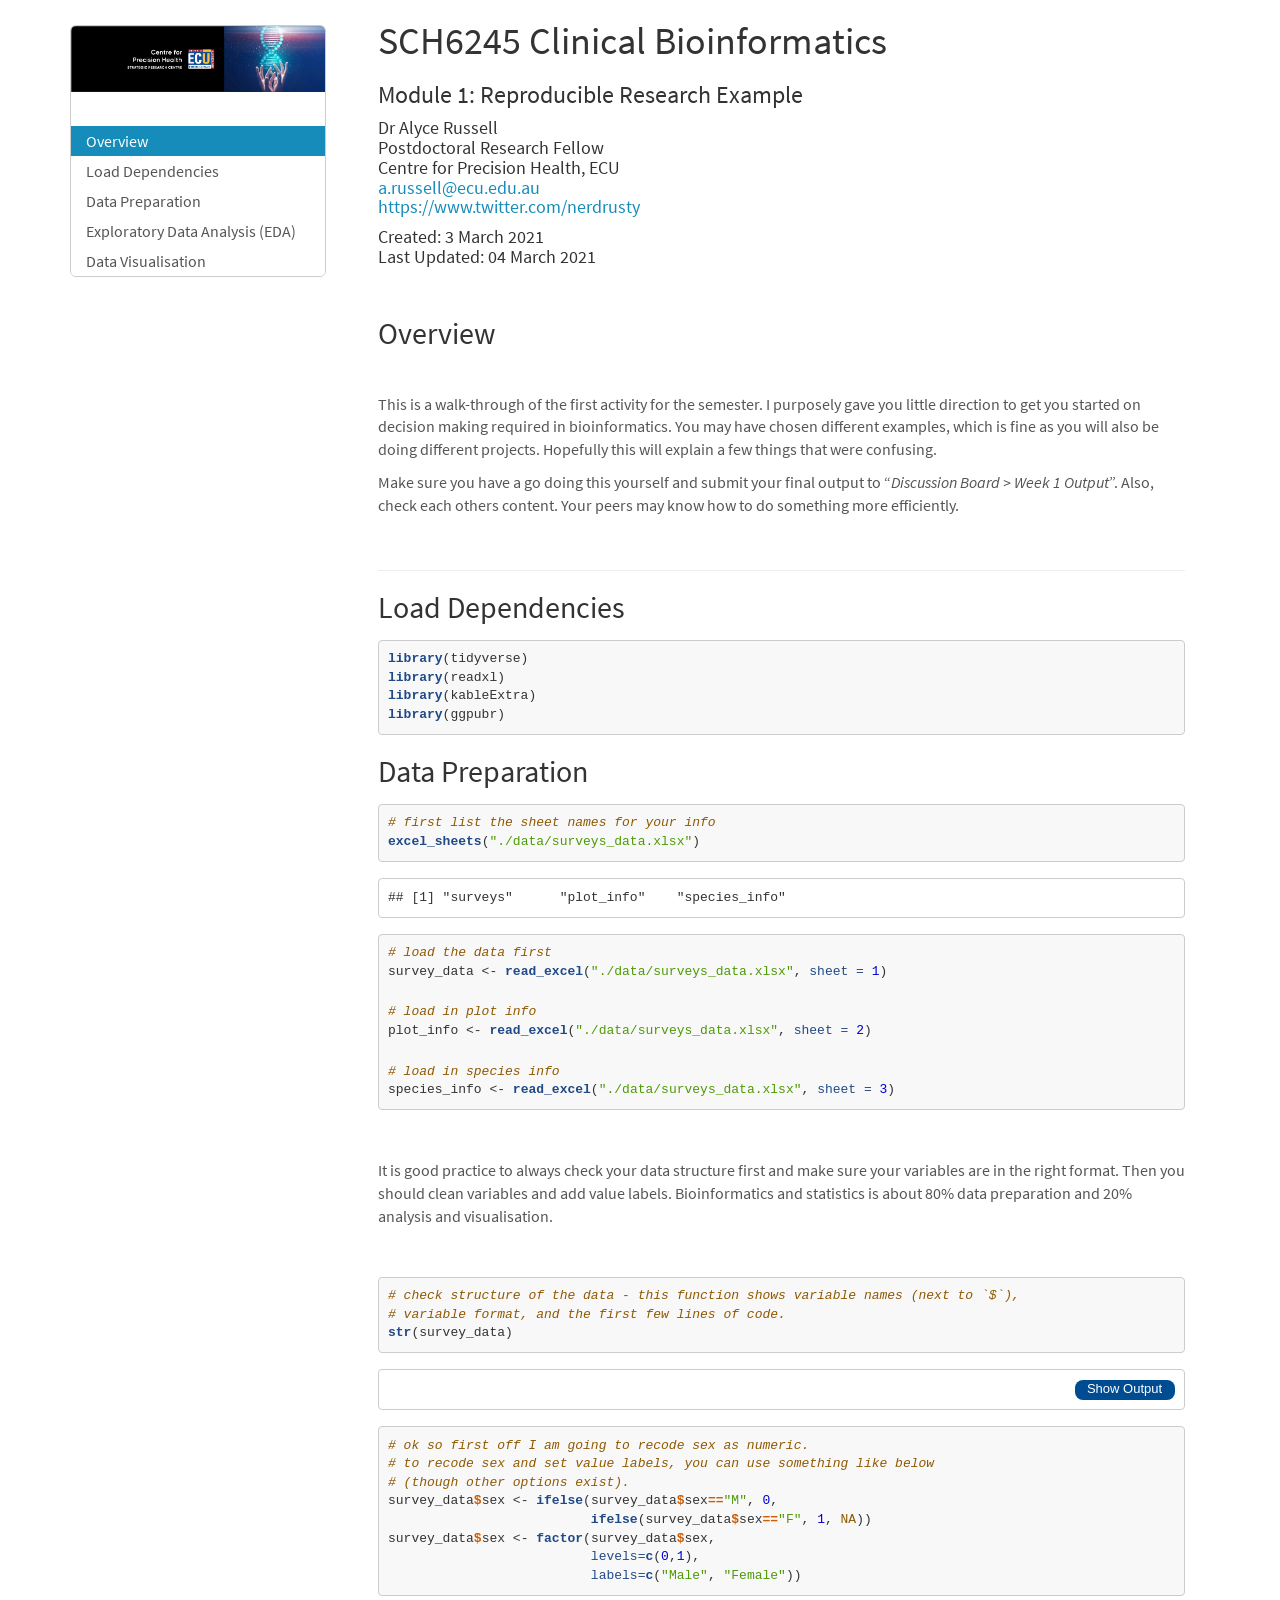
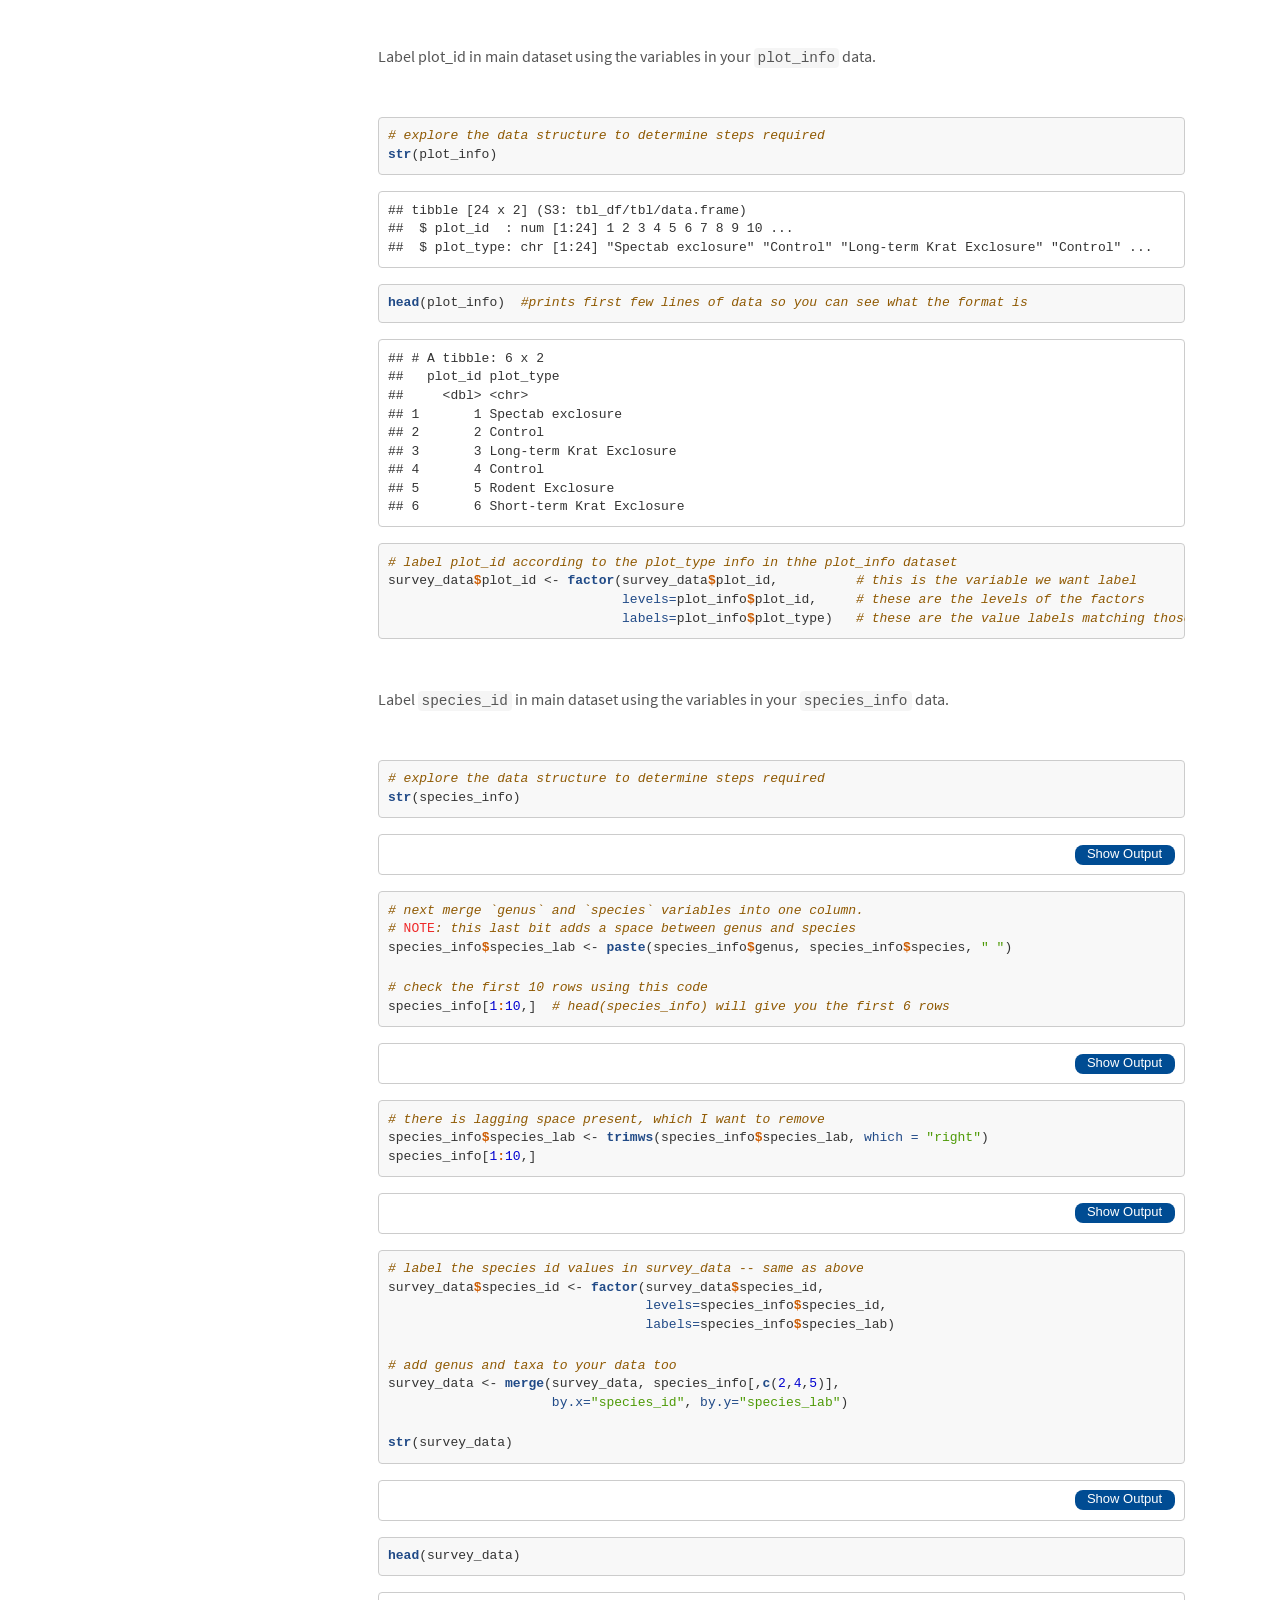
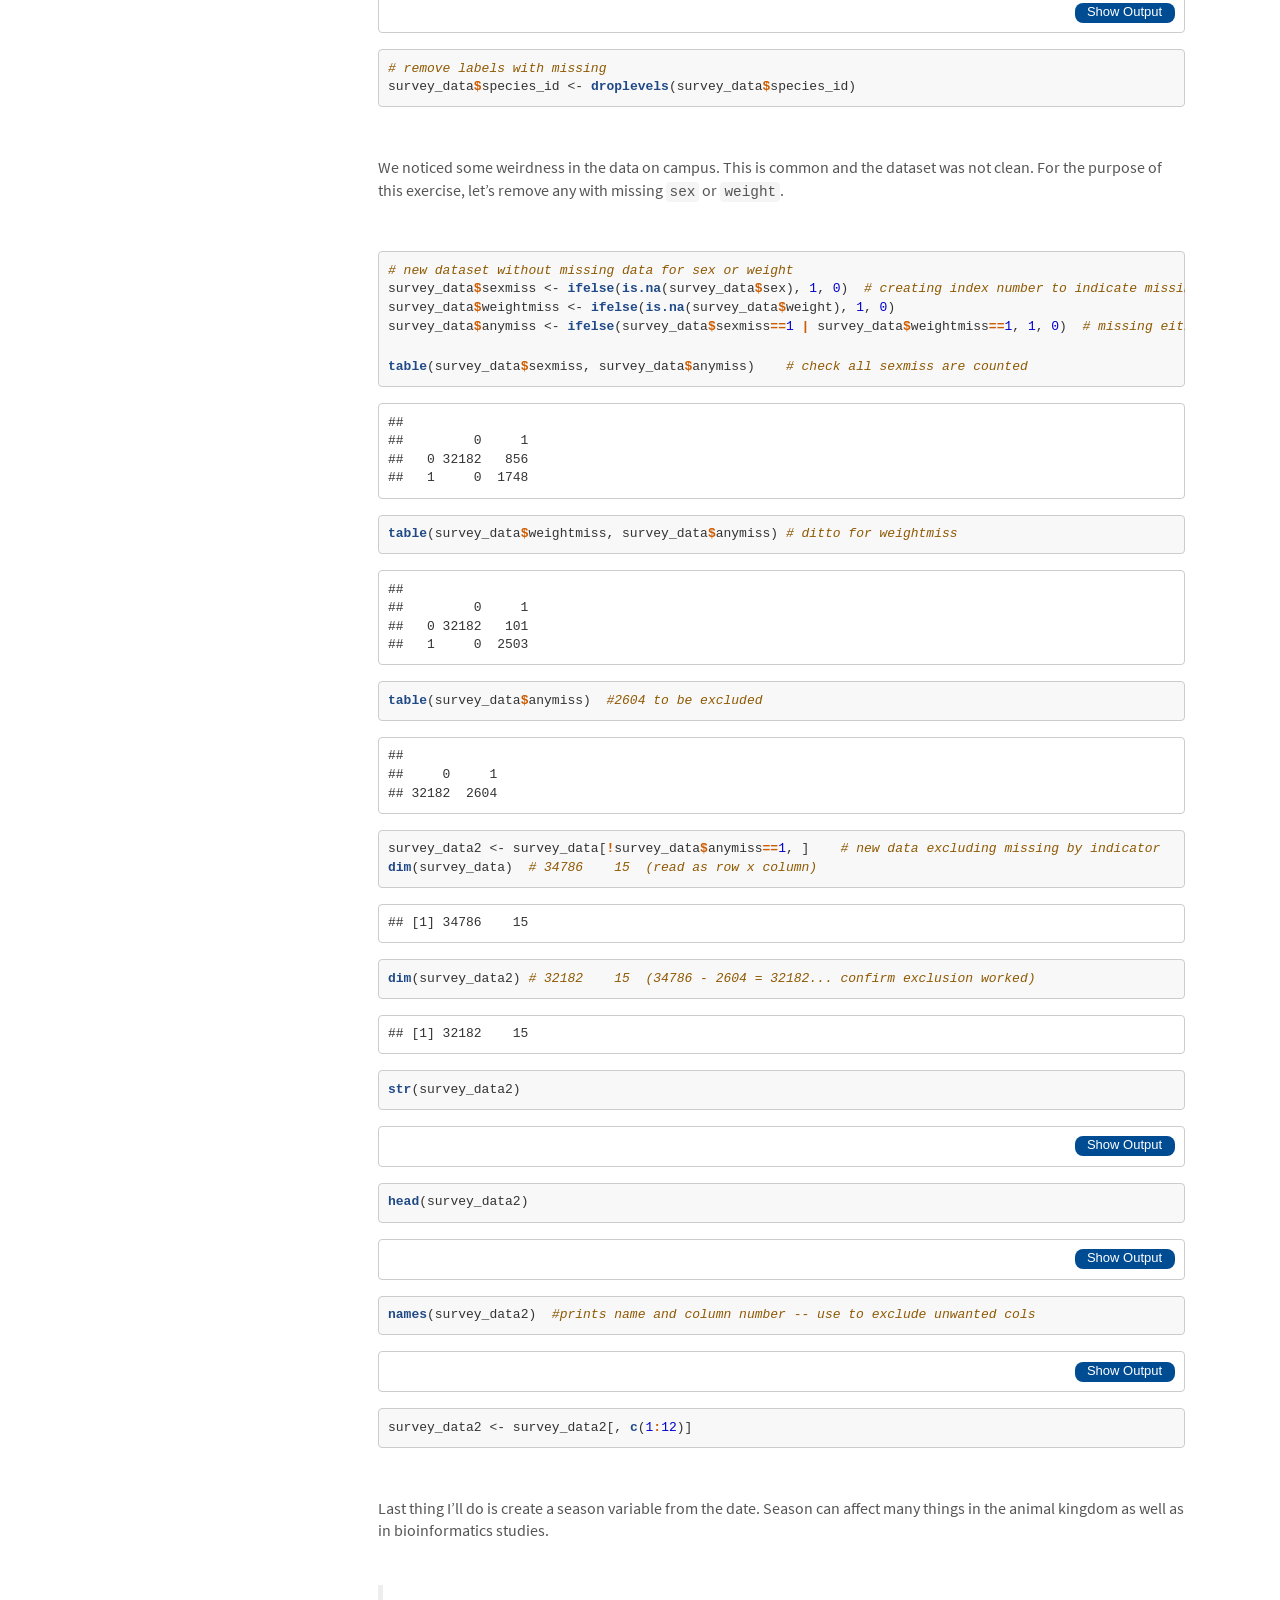
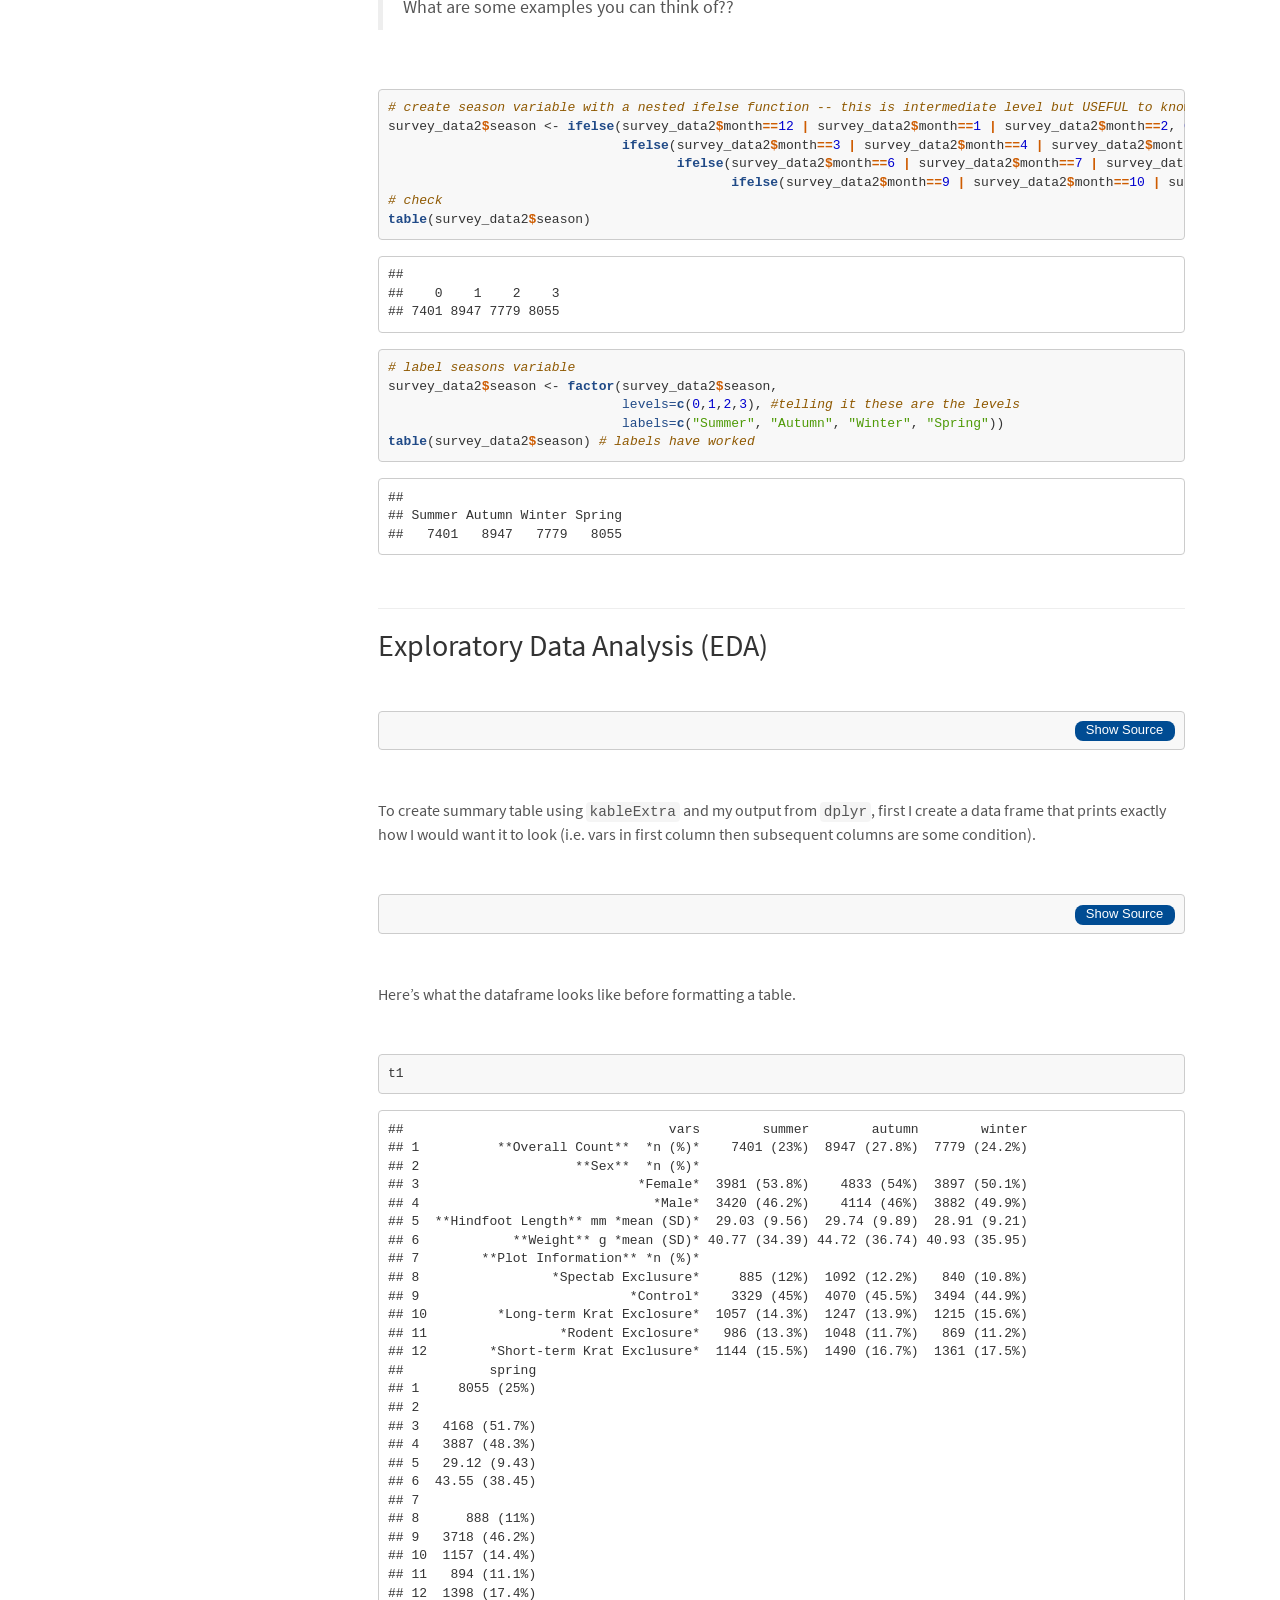
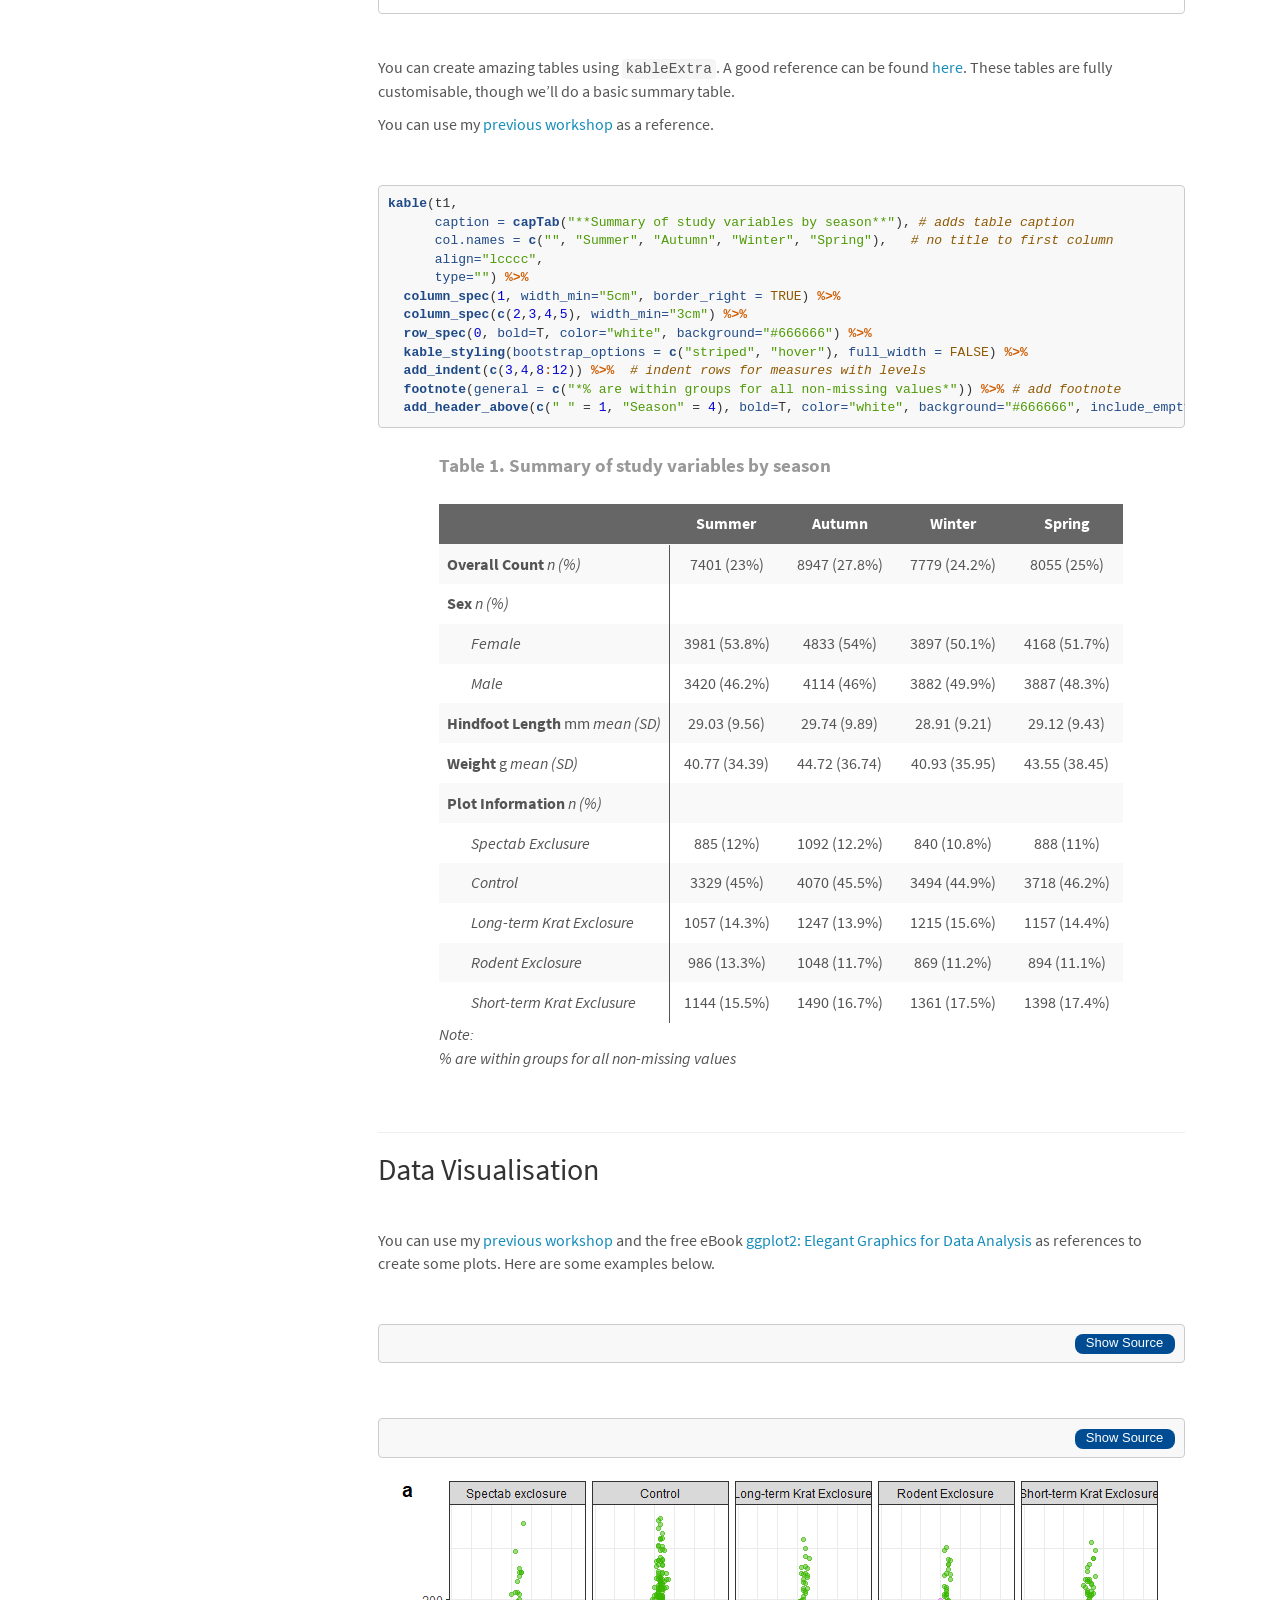
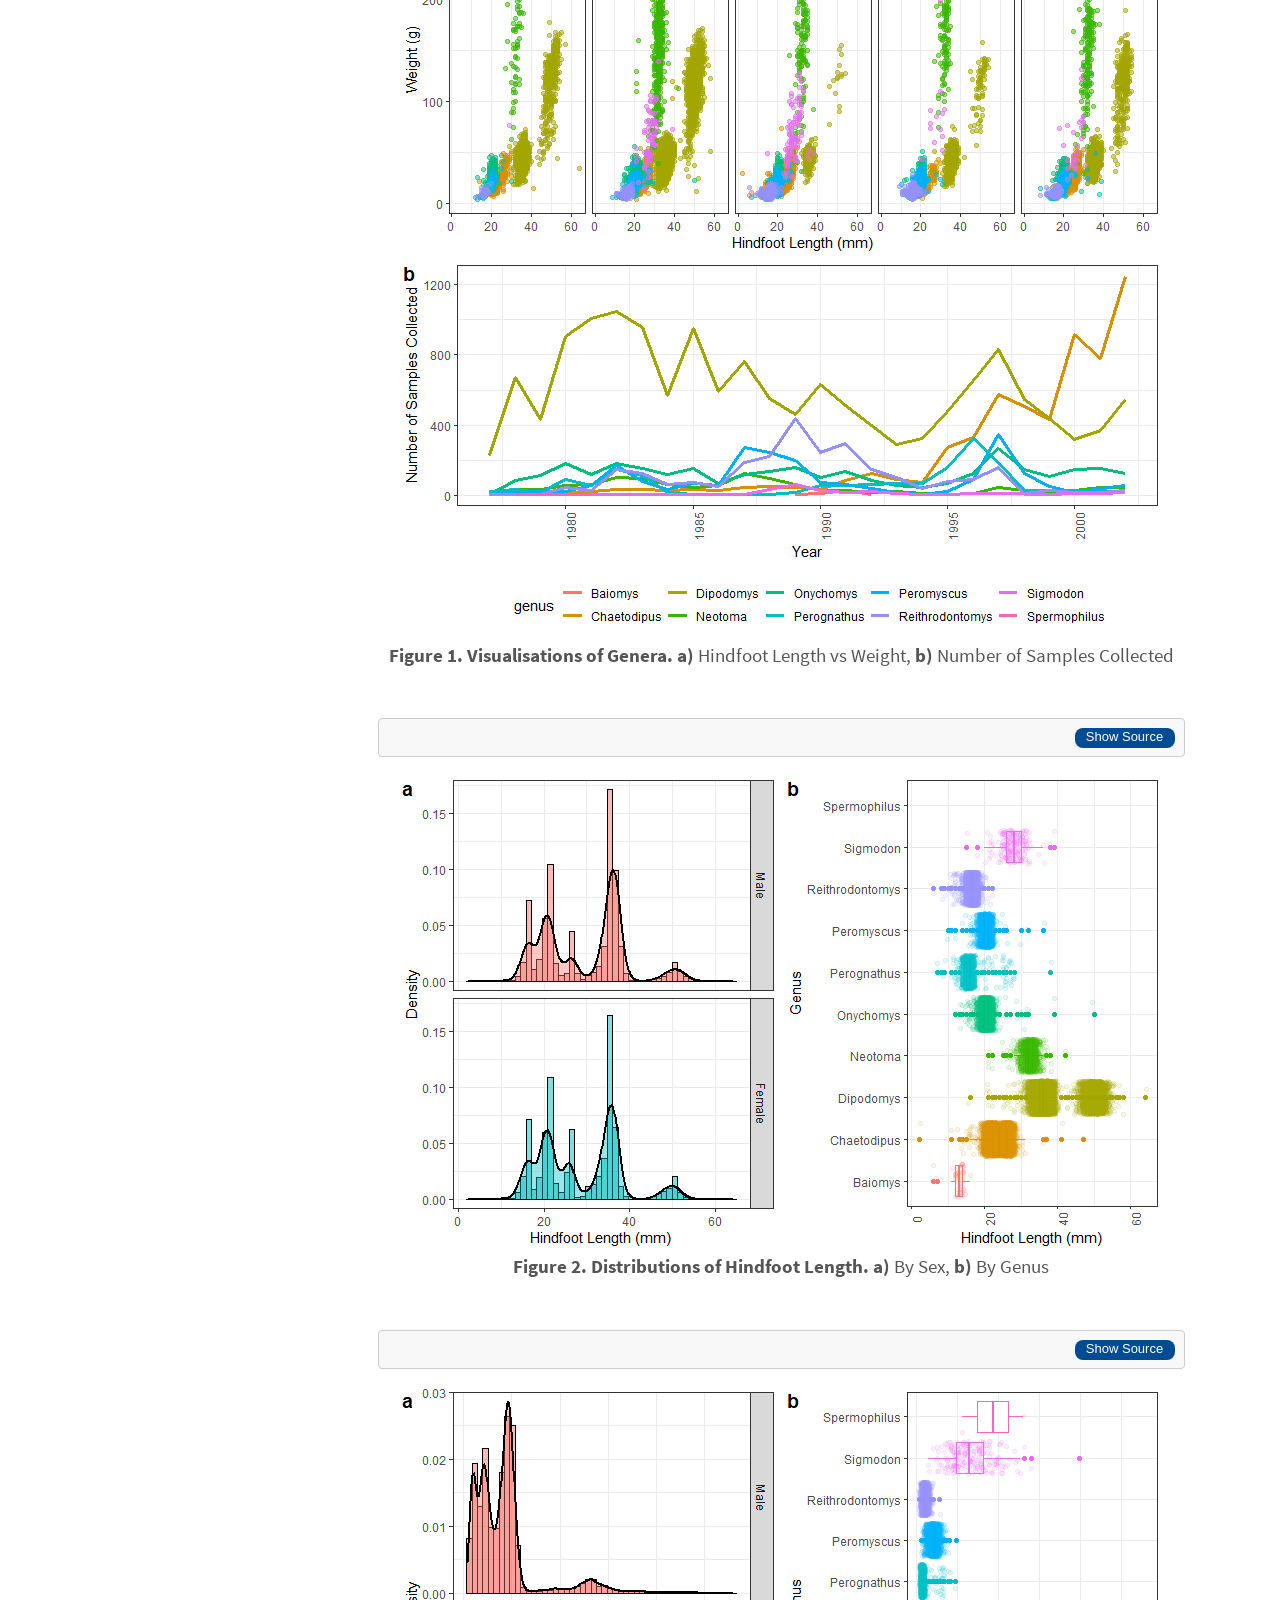
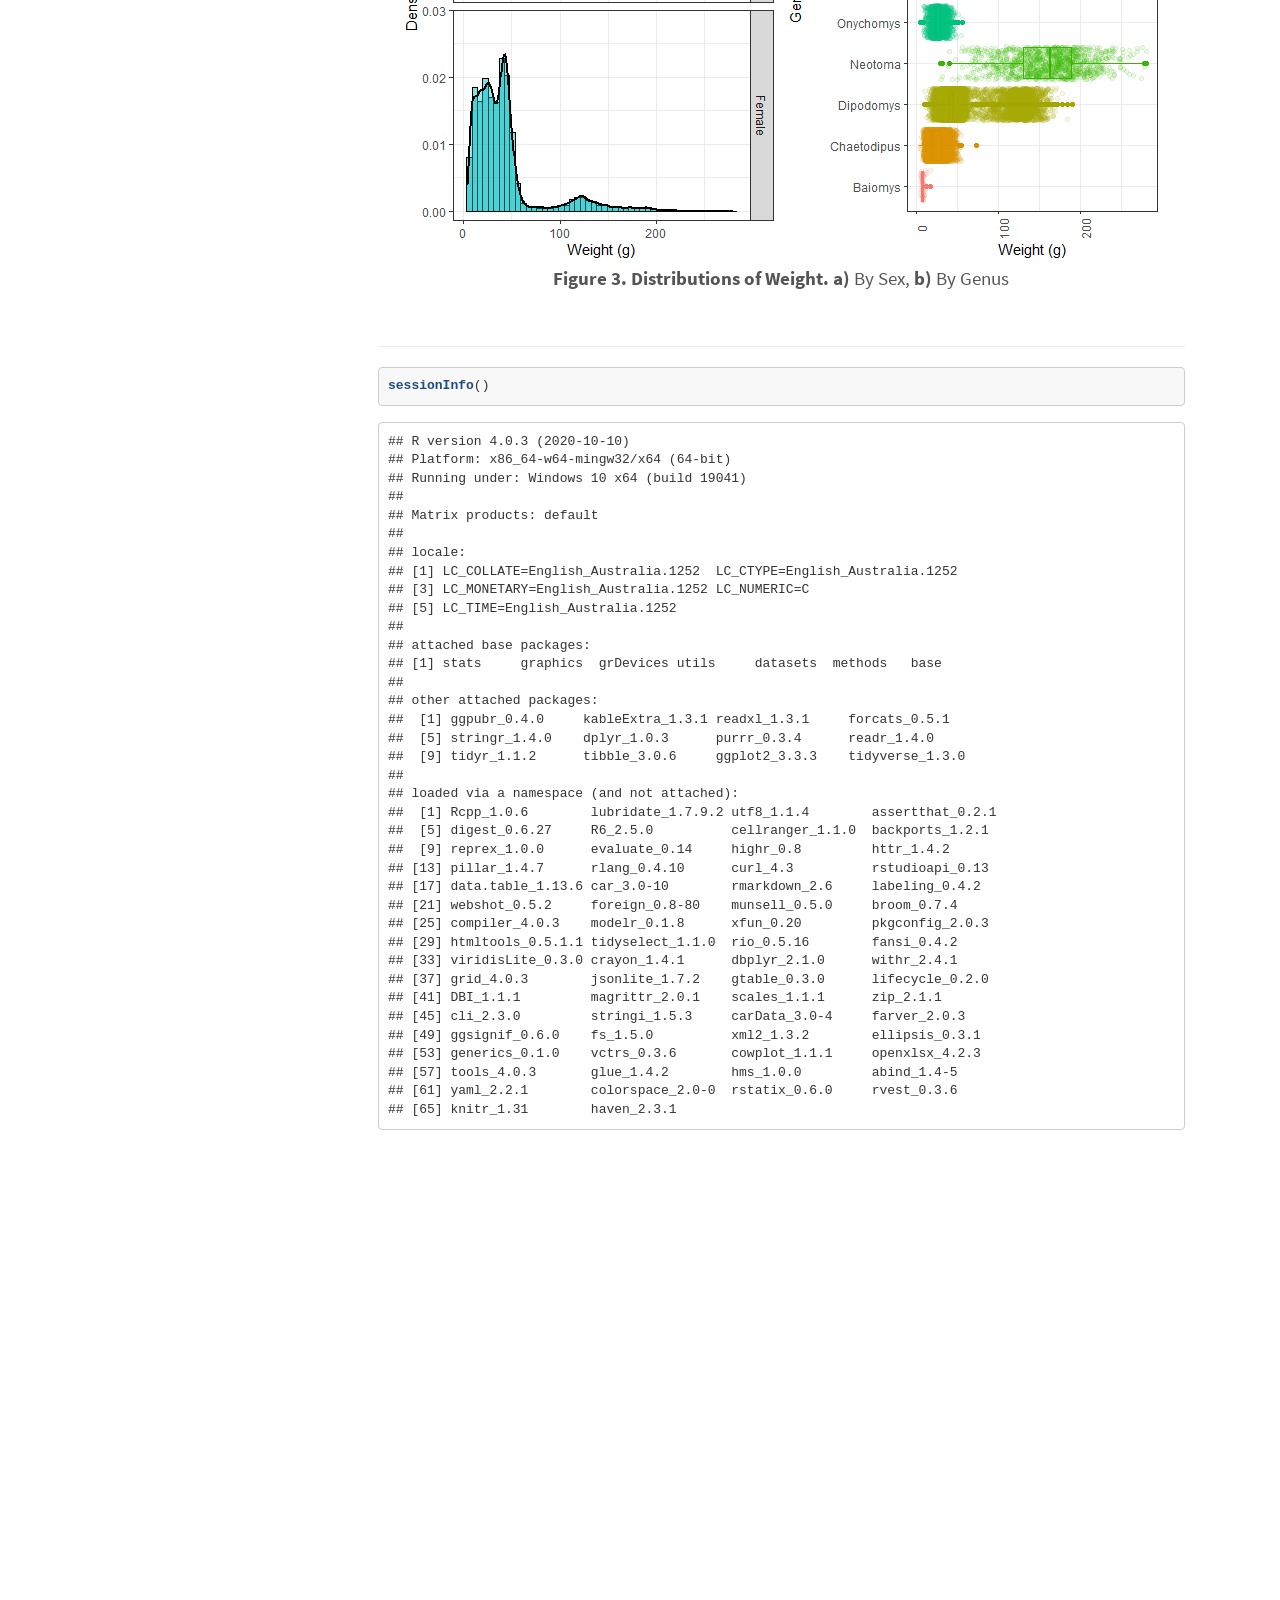
==== index.html @ 9104542d "Add files as 'index.*' for GitHub Pages" ====
<!DOCTYPE html>

<html>

<head>

<meta charset="utf-8" />
<meta name="generator" content="pandoc" />
<meta http-equiv="X-UA-Compatible" content="IE=EDGE" />


<meta name="author" content="Dr Alyce Russell   Postdoctoral Research Fellow   Centre for Precision Health, ECU   a.russell@ecu.edu.au   https://www.twitter.com/nerdrusty" />


<title>SCH6245 Clinical Bioinformatics</title>

<script>/*! jQuery v1.11.3 | (c) 2005, 2015 jQuery Foundation, Inc. | jquery.org/license */
!function(a,b){"object"==typeof module&&"object"==typeof module.exports?module.exports=a.document?b(a,!0):function(a){if(!a.document)throw new Error("jQuery requires a window with a document");return b(a)}:b(a)}("undefined"!=typeof window?window:this,function(a,b){var c=[],d=c.slice,e=c.concat,f=c.push,g=c.indexOf,h={},i=h.toString,j=h.hasOwnProperty,k={},l="1.11.3",m=function(a,b){return new m.fn.init(a,b)},n=/^[\s\uFEFF\xA0]+|[\s\uFEFF\xA0]+$/g,o=/^-ms-/,p=/-([\da-z])/gi,q=function(a,b){return b.toUpperCase()};m.fn=m.prototype={jquery:l,constructor:m,selector:"",length:0,toArray:function(){return d.call(this)},get:function(a){return null!=a?0>a?this[a+this.length]:this[a]:d.call(this)},pushStack:function(a){var b=m.merge(this.constructor(),a);return b.prevObject=this,b.context=this.context,b},each:function(a,b){return m.each(this,a,b)},map:function(a){return this.pushStack(m.map(this,function(b,c){return a.call(b,c,b)}))},slice:function(){return this.pushStack(d.apply(this,arguments))},first:function(){return this.eq(0)},last:function(){return this.eq(-1)},eq:function(a){var b=this.length,c=+a+(0>a?b:0);return this.pushStack(c>=0&&b>c?[this[c]]:[])},end:function(){return this.prevObject||this.constructor(null)},push:f,sort:c.sort,splice:c.splice},m.extend=m.fn.extend=function(){var a,b,c,d,e,f,g=arguments[0]||{},h=1,i=arguments.length,j=!1;for("boolean"==typeof g&&(j=g,g=arguments[h]||{},h++),"object"==typeof g||m.isFunction(g)||(g={}),h===i&&(g=this,h--);i>h;h++)if(null!=(e=arguments[h]))for(d in e)a=g[d],c=e[d],g!==c&&(j&&c&&(m.isPlainObject(c)||(b=m.isArray(c)))?(b?(b=!1,f=a&&m.isArray(a)?a:[]):f=a&&m.isPlainObject(a)?a:{},g[d]=m.extend(j,f,c)):void 0!==c&&(g[d]=c));return g},m.extend({expando:"jQuery"+(l+Math.random()).replace(/\D/g,""),isReady:!0,error:function(a){throw new Error(a)},noop:function(){},isFunction:function(a){return"function"===m.type(a)},isArray:Array.isArray||function(a){return"array"===m.type(a)},isWindow:function(a){return null!=a&&a==a.window},isNumeric:function(a){return!m.isArray(a)&&a-parseFloat(a)+1>=0},isEmptyObject:function(a){var b;for(b in a)return!1;return!0},isPlainObject:function(a){var b;if(!a||"object"!==m.type(a)||a.nodeType||m.isWindow(a))return!1;try{if(a.constructor&&!j.call(a,"constructor")&&!j.call(a.constructor.prototype,"isPrototypeOf"))return!1}catch(c){return!1}if(k.ownLast)for(b in a)return j.call(a,b);for(b in a);return void 0===b||j.call(a,b)},type:function(a){return null==a?a+"":"object"==typeof a||"function"==typeof a?h[i.call(a)]||"object":typeof a},globalEval:function(b){b&&m.trim(b)&&(a.execScript||function(b){a.eval.call(a,b)})(b)},camelCase:function(a){return a.replace(o,"ms-").replace(p,q)},nodeName:function(a,b){return a.nodeName&&a.nodeName.toLowerCase()===b.toLowerCase()},each:function(a,b,c){var d,e=0,f=a.length,g=r(a);if(c){if(g){for(;f>e;e++)if(d=b.apply(a[e],c),d===!1)break}else for(e in a)if(d=b.apply(a[e],c),d===!1)break}else if(g){for(;f>e;e++)if(d=b.call(a[e],e,a[e]),d===!1)break}else for(e in a)if(d=b.call(a[e],e,a[e]),d===!1)break;return a},trim:function(a){return null==a?"":(a+"").replace(n,"")},makeArray:function(a,b){var c=b||[];return null!=a&&(r(Object(a))?m.merge(c,"string"==typeof a?[a]:a):f.call(c,a)),c},inArray:function(a,b,c){var d;if(b){if(g)return g.call(b,a,c);for(d=b.length,c=c?0>c?Math.max(0,d+c):c:0;d>c;c++)if(c in b&&b[c]===a)return c}return-1},merge:function(a,b){var c=+b.length,d=0,e=a.length;while(c>d)a[e++]=b[d++];if(c!==c)while(void 0!==b[d])a[e++]=b[d++];return a.length=e,a},grep:function(a,b,c){for(var d,e=[],f=0,g=a.length,h=!c;g>f;f++)d=!b(a[f],f),d!==h&&e.push(a[f]);return e},map:function(a,b,c){var d,f=0,g=a.length,h=r(a),i=[];if(h)for(;g>f;f++)d=b(a[f],f,c),null!=d&&i.push(d);else for(f in a)d=b(a[f],f,c),null!=d&&i.push(d);return e.apply([],i)},guid:1,proxy:function(a,b){var c,e,f;return"string"==typeof b&&(f=a[b],b=a,a=f),m.isFunction(a)?(c=d.call(arguments,2),e=function(){return a.apply(b||this,c.concat(d.call(arguments)))},e.guid=a.guid=a.guid||m.guid++,e):void 0},now:function(){return+new Date},support:k}),m.each("Boolean Number String Function Array Date RegExp Object Error".split(" "),function(a,b){h["[object "+b+"]"]=b.toLowerCase()});function r(a){var b="length"in a&&a.length,c=m.type(a);return"function"===c||m.isWindow(a)?!1:1===a.nodeType&&b?!0:"array"===c||0===b||"number"==typeof b&&b>0&&b-1 in a}var s=function(a){var b,c,d,e,f,g,h,i,j,k,l,m,n,o,p,q,r,s,t,u="sizzle"+1*new Date,v=a.document,w=0,x=0,y=ha(),z=ha(),A=ha(),B=function(a,b){return a===b&&(l=!0),0},C=1<<31,D={}.hasOwnProperty,E=[],F=E.pop,G=E.push,H=E.push,I=E.slice,J=function(a,b){for(var c=0,d=a.length;d>c;c++)if(a[c]===b)return c;return-1},K="checked|selected|async|autofocus|autoplay|controls|defer|disabled|hidden|ismap|loop|multiple|open|readonly|required|scoped",L="[\\x20\\t\\r\\n\\f]",M="(?:\\\\.|[\\w-]|[^\\x00-\\xa0])+",N=M.replace("w","w#"),O="\\["+L+"*("+M+")(?:"+L+"*([*^$|!~]?=)"+L+"*(?:'((?:\\\\.|[^\\\\'])*)'|\"((?:\\\\.|[^\\\\\"])*)\"|("+N+"))|)"+L+"*\\]",P=":("+M+")(?:\\((('((?:\\\\.|[^\\\\'])*)'|\"((?:\\\\.|[^\\\\\"])*)\")|((?:\\\\.|[^\\\\()[\\]]|"+O+")*)|.*)\\)|)",Q=new RegExp(L+"+","g"),R=new RegExp("^"+L+"+|((?:^|[^\\\\])(?:\\\\.)*)"+L+"+$","g"),S=new RegExp("^"+L+"*,"+L+"*"),T=new RegExp("^"+L+"*([>+~]|"+L+")"+L+"*"),U=new RegExp("="+L+"*([^\\]'\"]*?)"+L+"*\\]","g"),V=new RegExp(P),W=new RegExp("^"+N+"$"),X={ID:new RegExp("^#("+M+")"),CLASS:new RegExp("^\\.("+M+")"),TAG:new RegExp("^("+M.replace("w","w*")+")"),ATTR:new RegExp("^"+O),PSEUDO:new RegExp("^"+P),CHILD:new RegExp("^:(only|first|last|nth|nth-last)-(child|of-type)(?:\\("+L+"*(even|odd|(([+-]|)(\\d*)n|)"+L+"*(?:([+-]|)"+L+"*(\\d+)|))"+L+"*\\)|)","i"),bool:new RegExp("^(?:"+K+")$","i"),needsContext:new RegExp("^"+L+"*[>+~]|:(even|odd|eq|gt|lt|nth|first|last)(?:\\("+L+"*((?:-\\d)?\\d*)"+L+"*\\)|)(?=[^-]|$)","i")},Y=/^(?:input|select|textarea|button)$/i,Z=/^h\d$/i,$=/^[^{]+\{\s*\[native \w/,_=/^(?:#([\w-]+)|(\w+)|\.([\w-]+))$/,aa=/[+~]/,ba=/'|\\/g,ca=new RegExp("\\\\([\\da-f]{1,6}"+L+"?|("+L+")|.)","ig"),da=function(a,b,c){var d="0x"+b-65536;return d!==d||c?b:0>d?String.fromCharCode(d+65536):String.fromCharCode(d>>10|55296,1023&d|56320)},ea=function(){m()};try{H.apply(E=I.call(v.childNodes),v.childNodes),E[v.childNodes.length].nodeType}catch(fa){H={apply:E.length?function(a,b){G.apply(a,I.call(b))}:function(a,b){var c=a.length,d=0;while(a[c++]=b[d++]);a.length=c-1}}}function ga(a,b,d,e){var f,h,j,k,l,o,r,s,w,x;if((b?b.ownerDocument||b:v)!==n&&m(b),b=b||n,d=d||[],k=b.nodeType,"string"!=typeof a||!a||1!==k&&9!==k&&11!==k)return d;if(!e&&p){if(11!==k&&(f=_.exec(a)))if(j=f[1]){if(9===k){if(h=b.getElementById(j),!h||!h.parentNode)return d;if(h.id===j)return d.push(h),d}else if(b.ownerDocument&&(h=b.ownerDocument.getElementById(j))&&t(b,h)&&h.id===j)return d.push(h),d}else{if(f[2])return H.apply(d,b.getElementsByTagName(a)),d;if((j=f[3])&&c.getElementsByClassName)return H.apply(d,b.getElementsByClassName(j)),d}if(c.qsa&&(!q||!q.test(a))){if(s=r=u,w=b,x=1!==k&&a,1===k&&"object"!==b.nodeName.toLowerCase()){o=g(a),(r=b.getAttribute("id"))?s=r.replace(ba,"\\$&"):b.setAttribute("id",s),s="[id='"+s+"'] ",l=o.length;while(l--)o[l]=s+ra(o[l]);w=aa.test(a)&&pa(b.parentNode)||b,x=o.join(",")}if(x)try{return H.apply(d,w.querySelectorAll(x)),d}catch(y){}finally{r||b.removeAttribute("id")}}}return i(a.replace(R,"$1"),b,d,e)}function ha(){var a=[];function b(c,e){return a.push(c+" ")>d.cacheLength&&delete b[a.shift()],b[c+" "]=e}return b}function ia(a){return a[u]=!0,a}function ja(a){var b=n.createElement("div");try{return!!a(b)}catch(c){return!1}finally{b.parentNode&&b.parentNode.removeChild(b),b=null}}function ka(a,b){var c=a.split("|"),e=a.length;while(e--)d.attrHandle[c[e]]=b}function la(a,b){var c=b&&a,d=c&&1===a.nodeType&&1===b.nodeType&&(~b.sourceIndex||C)-(~a.sourceIndex||C);if(d)return d;if(c)while(c=c.nextSibling)if(c===b)return-1;return a?1:-1}function ma(a){return function(b){var c=b.nodeName.toLowerCase();return"input"===c&&b.type===a}}function na(a){return function(b){var c=b.nodeName.toLowerCase();return("input"===c||"button"===c)&&b.type===a}}function oa(a){return ia(function(b){return b=+b,ia(function(c,d){var e,f=a([],c.length,b),g=f.length;while(g--)c[e=f[g]]&&(c[e]=!(d[e]=c[e]))})})}function pa(a){return a&&"undefined"!=typeof a.getElementsByTagName&&a}c=ga.support={},f=ga.isXML=function(a){var b=a&&(a.ownerDocument||a).documentElement;return b?"HTML"!==b.nodeName:!1},m=ga.setDocument=function(a){var b,e,g=a?a.ownerDocument||a:v;return g!==n&&9===g.nodeType&&g.documentElement?(n=g,o=g.documentElement,e=g.defaultView,e&&e!==e.top&&(e.addEventListener?e.addEventListener("unload",ea,!1):e.attachEvent&&e.attachEvent("onunload",ea)),p=!f(g),c.attributes=ja(function(a){return a.className="i",!a.getAttribute("className")}),c.getElementsByTagName=ja(function(a){return a.appendChild(g.createComment("")),!a.getElementsByTagName("*").length}),c.getElementsByClassName=$.test(g.getElementsByClassName),c.getById=ja(function(a){return o.appendChild(a).id=u,!g.getElementsByName||!g.getElementsByName(u).length}),c.getById?(d.find.ID=function(a,b){if("undefined"!=typeof b.getElementById&&p){var c=b.getElementById(a);return c&&c.parentNode?[c]:[]}},d.filter.ID=function(a){var b=a.replace(ca,da);return function(a){return a.getAttribute("id")===b}}):(delete d.find.ID,d.filter.ID=function(a){var b=a.replace(ca,da);return function(a){var c="undefined"!=typeof a.getAttributeNode&&a.getAttributeNode("id");return c&&c.value===b}}),d.find.TAG=c.getElementsByTagName?function(a,b){return"undefined"!=typeof b.getElementsByTagName?b.getElementsByTagName(a):c.qsa?b.querySelectorAll(a):void 0}:function(a,b){var c,d=[],e=0,f=b.getElementsByTagName(a);if("*"===a){while(c=f[e++])1===c.nodeType&&d.push(c);return d}return f},d.find.CLASS=c.getElementsByClassName&&function(a,b){return p?b.getElementsByClassName(a):void 0},r=[],q=[],(c.qsa=$.test(g.querySelectorAll))&&(ja(function(a){o.appendChild(a).innerHTML="<a id='"+u+"'></a><select id='"+u+"-\f]' msallowcapture=''><option selected=''></option></select>",a.querySelectorAll("[msallowcapture^='']").length&&q.push("[*^$]="+L+"*(?:''|\"\")"),a.querySelectorAll("[selected]").length||q.push("\\["+L+"*(?:value|"+K+")"),a.querySelectorAll("[id~="+u+"-]").length||q.push("~="),a.querySelectorAll(":checked").length||q.push(":checked"),a.querySelectorAll("a#"+u+"+*").length||q.push(".#.+[+~]")}),ja(function(a){var b=g.createElement("input");b.setAttribute("type","hidden"),a.appendChild(b).setAttribute("name","D"),a.querySelectorAll("[name=d]").length&&q.push("name"+L+"*[*^$|!~]?="),a.querySelectorAll(":enabled").length||q.push(":enabled",":disabled"),a.querySelectorAll("*,:x"),q.push(",.*:")})),(c.matchesSelector=$.test(s=o.matches||o.webkitMatchesSelector||o.mozMatchesSelector||o.oMatchesSelector||o.msMatchesSelector))&&ja(function(a){c.disconnectedMatch=s.call(a,"div"),s.call(a,"[s!='']:x"),r.push("!=",P)}),q=q.length&&new RegExp(q.join("|")),r=r.length&&new RegExp(r.join("|")),b=$.test(o.compareDocumentPosition),t=b||$.test(o.contains)?function(a,b){var c=9===a.nodeType?a.documentElement:a,d=b&&b.parentNode;return a===d||!(!d||1!==d.nodeType||!(c.contains?c.contains(d):a.compareDocumentPosition&&16&a.compareDocumentPosition(d)))}:function(a,b){if(b)while(b=b.parentNode)if(b===a)return!0;return!1},B=b?function(a,b){if(a===b)return l=!0,0;var d=!a.compareDocumentPosition-!b.compareDocumentPosition;return d?d:(d=(a.ownerDocument||a)===(b.ownerDocument||b)?a.compareDocumentPosition(b):1,1&d||!c.sortDetached&&b.compareDocumentPosition(a)===d?a===g||a.ownerDocument===v&&t(v,a)?-1:b===g||b.ownerDocument===v&&t(v,b)?1:k?J(k,a)-J(k,b):0:4&d?-1:1)}:function(a,b){if(a===b)return l=!0,0;var c,d=0,e=a.parentNode,f=b.parentNode,h=[a],i=[b];if(!e||!f)return a===g?-1:b===g?1:e?-1:f?1:k?J(k,a)-J(k,b):0;if(e===f)return la(a,b);c=a;while(c=c.parentNode)h.unshift(c);c=b;while(c=c.parentNode)i.unshift(c);while(h[d]===i[d])d++;return d?la(h[d],i[d]):h[d]===v?-1:i[d]===v?1:0},g):n},ga.matches=function(a,b){return ga(a,null,null,b)},ga.matchesSelector=function(a,b){if((a.ownerDocument||a)!==n&&m(a),b=b.replace(U,"='$1']"),!(!c.matchesSelector||!p||r&&r.test(b)||q&&q.test(b)))try{var d=s.call(a,b);if(d||c.disconnectedMatch||a.document&&11!==a.document.nodeType)return d}catch(e){}return ga(b,n,null,[a]).length>0},ga.contains=function(a,b){return(a.ownerDocument||a)!==n&&m(a),t(a,b)},ga.attr=function(a,b){(a.ownerDocument||a)!==n&&m(a);var e=d.attrHandle[b.toLowerCase()],f=e&&D.call(d.attrHandle,b.toLowerCase())?e(a,b,!p):void 0;return void 0!==f?f:c.attributes||!p?a.getAttribute(b):(f=a.getAttributeNode(b))&&f.specified?f.value:null},ga.error=function(a){throw new Error("Syntax error, unrecognized expression: "+a)},ga.uniqueSort=function(a){var b,d=[],e=0,f=0;if(l=!c.detectDuplicates,k=!c.sortStable&&a.slice(0),a.sort(B),l){while(b=a[f++])b===a[f]&&(e=d.push(f));while(e--)a.splice(d[e],1)}return k=null,a},e=ga.getText=function(a){var b,c="",d=0,f=a.nodeType;if(f){if(1===f||9===f||11===f){if("string"==typeof a.textContent)return a.textContent;for(a=a.firstChild;a;a=a.nextSibling)c+=e(a)}else if(3===f||4===f)return a.nodeValue}else while(b=a[d++])c+=e(b);return c},d=ga.selectors={cacheLength:50,createPseudo:ia,match:X,attrHandle:{},find:{},relative:{">":{dir:"parentNode",first:!0}," ":{dir:"parentNode"},"+":{dir:"previousSibling",first:!0},"~":{dir:"previousSibling"}},preFilter:{ATTR:function(a){return a[1]=a[1].replace(ca,da),a[3]=(a[3]||a[4]||a[5]||"").replace(ca,da),"~="===a[2]&&(a[3]=" "+a[3]+" "),a.slice(0,4)},CHILD:function(a){return a[1]=a[1].toLowerCase(),"nth"===a[1].slice(0,3)?(a[3]||ga.error(a[0]),a[4]=+(a[4]?a[5]+(a[6]||1):2*("even"===a[3]||"odd"===a[3])),a[5]=+(a[7]+a[8]||"odd"===a[3])):a[3]&&ga.error(a[0]),a},PSEUDO:function(a){var b,c=!a[6]&&a[2];return X.CHILD.test(a[0])?null:(a[3]?a[2]=a[4]||a[5]||"":c&&V.test(c)&&(b=g(c,!0))&&(b=c.indexOf(")",c.length-b)-c.length)&&(a[0]=a[0].slice(0,b),a[2]=c.slice(0,b)),a.slice(0,3))}},filter:{TAG:function(a){var b=a.replace(ca,da).toLowerCase();return"*"===a?function(){return!0}:function(a){return a.nodeName&&a.nodeName.toLowerCase()===b}},CLASS:function(a){var b=y[a+" "];return b||(b=new RegExp("(^|"+L+")"+a+"("+L+"|$)"))&&y(a,function(a){return b.test("string"==typeof a.className&&a.className||"undefined"!=typeof a.getAttribute&&a.getAttribute("class")||"")})},ATTR:function(a,b,c){return function(d){var e=ga.attr(d,a);return null==e?"!="===b:b?(e+="","="===b?e===c:"!="===b?e!==c:"^="===b?c&&0===e.indexOf(c):"*="===b?c&&e.indexOf(c)>-1:"$="===b?c&&e.slice(-c.length)===c:"~="===b?(" "+e.replace(Q," ")+" ").indexOf(c)>-1:"|="===b?e===c||e.slice(0,c.length+1)===c+"-":!1):!0}},CHILD:function(a,b,c,d,e){var f="nth"!==a.slice(0,3),g="last"!==a.slice(-4),h="of-type"===b;return 1===d&&0===e?function(a){return!!a.parentNode}:function(b,c,i){var j,k,l,m,n,o,p=f!==g?"nextSibling":"previousSibling",q=b.parentNode,r=h&&b.nodeName.toLowerCase(),s=!i&&!h;if(q){if(f){while(p){l=b;while(l=l[p])if(h?l.nodeName.toLowerCase()===r:1===l.nodeType)return!1;o=p="only"===a&&!o&&"nextSibling"}return!0}if(o=[g?q.firstChild:q.lastChild],g&&s){k=q[u]||(q[u]={}),j=k[a]||[],n=j[0]===w&&j[1],m=j[0]===w&&j[2],l=n&&q.childNodes[n];while(l=++n&&l&&l[p]||(m=n=0)||o.pop())if(1===l.nodeType&&++m&&l===b){k[a]=[w,n,m];break}}else if(s&&(j=(b[u]||(b[u]={}))[a])&&j[0]===w)m=j[1];else while(l=++n&&l&&l[p]||(m=n=0)||o.pop())if((h?l.nodeName.toLowerCase()===r:1===l.nodeType)&&++m&&(s&&((l[u]||(l[u]={}))[a]=[w,m]),l===b))break;return m-=e,m===d||m%d===0&&m/d>=0}}},PSEUDO:function(a,b){var c,e=d.pseudos[a]||d.setFilters[a.toLowerCase()]||ga.error("unsupported pseudo: "+a);return e[u]?e(b):e.length>1?(c=[a,a,"",b],d.setFilters.hasOwnProperty(a.toLowerCase())?ia(function(a,c){var d,f=e(a,b),g=f.length;while(g--)d=J(a,f[g]),a[d]=!(c[d]=f[g])}):function(a){return e(a,0,c)}):e}},pseudos:{not:ia(function(a){var b=[],c=[],d=h(a.replace(R,"$1"));return d[u]?ia(function(a,b,c,e){var f,g=d(a,null,e,[]),h=a.length;while(h--)(f=g[h])&&(a[h]=!(b[h]=f))}):function(a,e,f){return b[0]=a,d(b,null,f,c),b[0]=null,!c.pop()}}),has:ia(function(a){return function(b){return ga(a,b).length>0}}),contains:ia(function(a){return a=a.replace(ca,da),function(b){return(b.textContent||b.innerText||e(b)).indexOf(a)>-1}}),lang:ia(function(a){return W.test(a||"")||ga.error("unsupported lang: "+a),a=a.replace(ca,da).toLowerCase(),function(b){var c;do if(c=p?b.lang:b.getAttribute("xml:lang")||b.getAttribute("lang"))return c=c.toLowerCase(),c===a||0===c.indexOf(a+"-");while((b=b.parentNode)&&1===b.nodeType);return!1}}),target:function(b){var c=a.location&&a.location.hash;return c&&c.slice(1)===b.id},root:function(a){return a===o},focus:function(a){return a===n.activeElement&&(!n.hasFocus||n.hasFocus())&&!!(a.type||a.href||~a.tabIndex)},enabled:function(a){return a.disabled===!1},disabled:function(a){return a.disabled===!0},checked:function(a){var b=a.nodeName.toLowerCase();return"input"===b&&!!a.checked||"option"===b&&!!a.selected},selected:function(a){return a.parentNode&&a.parentNode.selectedIndex,a.selected===!0},empty:function(a){for(a=a.firstChild;a;a=a.nextSibling)if(a.nodeType<6)return!1;return!0},parent:function(a){return!d.pseudos.empty(a)},header:function(a){return Z.test(a.nodeName)},input:function(a){return Y.test(a.nodeName)},button:function(a){var b=a.nodeName.toLowerCase();return"input"===b&&"button"===a.type||"button"===b},text:function(a){var b;return"input"===a.nodeName.toLowerCase()&&"text"===a.type&&(null==(b=a.getAttribute("type"))||"text"===b.toLowerCase())},first:oa(function(){return[0]}),last:oa(function(a,b){return[b-1]}),eq:oa(function(a,b,c){return[0>c?c+b:c]}),even:oa(function(a,b){for(var c=0;b>c;c+=2)a.push(c);return a}),odd:oa(function(a,b){for(var c=1;b>c;c+=2)a.push(c);return a}),lt:oa(function(a,b,c){for(var d=0>c?c+b:c;--d>=0;)a.push(d);return a}),gt:oa(function(a,b,c){for(var d=0>c?c+b:c;++d<b;)a.push(d);return a})}},d.pseudos.nth=d.pseudos.eq;for(b in{radio:!0,checkbox:!0,file:!0,password:!0,image:!0})d.pseudos[b]=ma(b);for(b in{submit:!0,reset:!0})d.pseudos[b]=na(b);function qa(){}qa.prototype=d.filters=d.pseudos,d.setFilters=new qa,g=ga.tokenize=function(a,b){var c,e,f,g,h,i,j,k=z[a+" "];if(k)return b?0:k.slice(0);h=a,i=[],j=d.preFilter;while(h){(!c||(e=S.exec(h)))&&(e&&(h=h.slice(e[0].length)||h),i.push(f=[])),c=!1,(e=T.exec(h))&&(c=e.shift(),f.push({value:c,type:e[0].replace(R," ")}),h=h.slice(c.length));for(g in d.filter)!(e=X[g].exec(h))||j[g]&&!(e=j[g](e))||(c=e.shift(),f.push({value:c,type:g,matches:e}),h=h.slice(c.length));if(!c)break}return b?h.length:h?ga.error(a):z(a,i).slice(0)};function ra(a){for(var b=0,c=a.length,d="";c>b;b++)d+=a[b].value;return d}function sa(a,b,c){var d=b.dir,e=c&&"parentNode"===d,f=x++;return b.first?function(b,c,f){while(b=b[d])if(1===b.nodeType||e)return a(b,c,f)}:function(b,c,g){var h,i,j=[w,f];if(g){while(b=b[d])if((1===b.nodeType||e)&&a(b,c,g))return!0}else while(b=b[d])if(1===b.nodeType||e){if(i=b[u]||(b[u]={}),(h=i[d])&&h[0]===w&&h[1]===f)return j[2]=h[2];if(i[d]=j,j[2]=a(b,c,g))return!0}}}function ta(a){return a.length>1?function(b,c,d){var e=a.length;while(e--)if(!a[e](b,c,d))return!1;return!0}:a[0]}function ua(a,b,c){for(var d=0,e=b.length;e>d;d++)ga(a,b[d],c);return c}function va(a,b,c,d,e){for(var f,g=[],h=0,i=a.length,j=null!=b;i>h;h++)(f=a[h])&&(!c||c(f,d,e))&&(g.push(f),j&&b.push(h));return g}function wa(a,b,c,d,e,f){return d&&!d[u]&&(d=wa(d)),e&&!e[u]&&(e=wa(e,f)),ia(function(f,g,h,i){var j,k,l,m=[],n=[],o=g.length,p=f||ua(b||"*",h.nodeType?[h]:h,[]),q=!a||!f&&b?p:va(p,m,a,h,i),r=c?e||(f?a:o||d)?[]:g:q;if(c&&c(q,r,h,i),d){j=va(r,n),d(j,[],h,i),k=j.length;while(k--)(l=j[k])&&(r[n[k]]=!(q[n[k]]=l))}if(f){if(e||a){if(e){j=[],k=r.length;while(k--)(l=r[k])&&j.push(q[k]=l);e(null,r=[],j,i)}k=r.length;while(k--)(l=r[k])&&(j=e?J(f,l):m[k])>-1&&(f[j]=!(g[j]=l))}}else r=va(r===g?r.splice(o,r.length):r),e?e(null,g,r,i):H.apply(g,r)})}function xa(a){for(var b,c,e,f=a.length,g=d.relative[a[0].type],h=g||d.relative[" "],i=g?1:0,k=sa(function(a){return a===b},h,!0),l=sa(function(a){return J(b,a)>-1},h,!0),m=[function(a,c,d){var e=!g&&(d||c!==j)||((b=c).nodeType?k(a,c,d):l(a,c,d));return b=null,e}];f>i;i++)if(c=d.relative[a[i].type])m=[sa(ta(m),c)];else{if(c=d.filter[a[i].type].apply(null,a[i].matches),c[u]){for(e=++i;f>e;e++)if(d.relative[a[e].type])break;return wa(i>1&&ta(m),i>1&&ra(a.slice(0,i-1).concat({value:" "===a[i-2].type?"*":""})).replace(R,"$1"),c,e>i&&xa(a.slice(i,e)),f>e&&xa(a=a.slice(e)),f>e&&ra(a))}m.push(c)}return ta(m)}function ya(a,b){var c=b.length>0,e=a.length>0,f=function(f,g,h,i,k){var l,m,o,p=0,q="0",r=f&&[],s=[],t=j,u=f||e&&d.find.TAG("*",k),v=w+=null==t?1:Math.random()||.1,x=u.length;for(k&&(j=g!==n&&g);q!==x&&null!=(l=u[q]);q++){if(e&&l){m=0;while(o=a[m++])if(o(l,g,h)){i.push(l);break}k&&(w=v)}c&&((l=!o&&l)&&p--,f&&r.push(l))}if(p+=q,c&&q!==p){m=0;while(o=b[m++])o(r,s,g,h);if(f){if(p>0)while(q--)r[q]||s[q]||(s[q]=F.call(i));s=va(s)}H.apply(i,s),k&&!f&&s.length>0&&p+b.length>1&&ga.uniqueSort(i)}return k&&(w=v,j=t),r};return c?ia(f):f}return h=ga.compile=function(a,b){var c,d=[],e=[],f=A[a+" "];if(!f){b||(b=g(a)),c=b.length;while(c--)f=xa(b[c]),f[u]?d.push(f):e.push(f);f=A(a,ya(e,d)),f.selector=a}return f},i=ga.select=function(a,b,e,f){var i,j,k,l,m,n="function"==typeof a&&a,o=!f&&g(a=n.selector||a);if(e=e||[],1===o.length){if(j=o[0]=o[0].slice(0),j.length>2&&"ID"===(k=j[0]).type&&c.getById&&9===b.nodeType&&p&&d.relative[j[1].type]){if(b=(d.find.ID(k.matches[0].replace(ca,da),b)||[])[0],!b)return e;n&&(b=b.parentNode),a=a.slice(j.shift().value.length)}i=X.needsContext.test(a)?0:j.length;while(i--){if(k=j[i],d.relative[l=k.type])break;if((m=d.find[l])&&(f=m(k.matches[0].replace(ca,da),aa.test(j[0].type)&&pa(b.parentNode)||b))){if(j.splice(i,1),a=f.length&&ra(j),!a)return H.apply(e,f),e;break}}}return(n||h(a,o))(f,b,!p,e,aa.test(a)&&pa(b.parentNode)||b),e},c.sortStable=u.split("").sort(B).join("")===u,c.detectDuplicates=!!l,m(),c.sortDetached=ja(function(a){return 1&a.compareDocumentPosition(n.createElement("div"))}),ja(function(a){return a.innerHTML="<a href='#'></a>","#"===a.firstChild.getAttribute("href")})||ka("type|href|height|width",function(a,b,c){return c?void 0:a.getAttribute(b,"type"===b.toLowerCase()?1:2)}),c.attributes&&ja(function(a){return a.innerHTML="<input/>",a.firstChild.setAttribute("value",""),""===a.firstChild.getAttribute("value")})||ka("value",function(a,b,c){return c||"input"!==a.nodeName.toLowerCase()?void 0:a.defaultValue}),ja(function(a){return null==a.getAttribute("disabled")})||ka(K,function(a,b,c){var d;return c?void 0:a[b]===!0?b.toLowerCase():(d=a.getAttributeNode(b))&&d.specified?d.value:null}),ga}(a);m.find=s,m.expr=s.selectors,m.expr[":"]=m.expr.pseudos,m.unique=s.uniqueSort,m.text=s.getText,m.isXMLDoc=s.isXML,m.contains=s.contains;var t=m.expr.match.needsContext,u=/^<(\w+)\s*\/?>(?:<\/\1>|)$/,v=/^.[^:#\[\.,]*$/;function w(a,b,c){if(m.isFunction(b))return m.grep(a,function(a,d){return!!b.call(a,d,a)!==c});if(b.nodeType)return m.grep(a,function(a){return a===b!==c});if("string"==typeof b){if(v.test(b))return m.filter(b,a,c);b=m.filter(b,a)}return m.grep(a,function(a){return m.inArray(a,b)>=0!==c})}m.filter=function(a,b,c){var d=b[0];return c&&(a=":not("+a+")"),1===b.length&&1===d.nodeType?m.find.matchesSelector(d,a)?[d]:[]:m.find.matches(a,m.grep(b,function(a){return 1===a.nodeType}))},m.fn.extend({find:function(a){var b,c=[],d=this,e=d.length;if("string"!=typeof a)return this.pushStack(m(a).filter(function(){for(b=0;e>b;b++)if(m.contains(d[b],this))return!0}));for(b=0;e>b;b++)m.find(a,d[b],c);return c=this.pushStack(e>1?m.unique(c):c),c.selector=this.selector?this.selector+" "+a:a,c},filter:function(a){return this.pushStack(w(this,a||[],!1))},not:function(a){return this.pushStack(w(this,a||[],!0))},is:function(a){return!!w(this,"string"==typeof a&&t.test(a)?m(a):a||[],!1).length}});var x,y=a.document,z=/^(?:\s*(<[\w\W]+>)[^>]*|#([\w-]*))$/,A=m.fn.init=function(a,b){var c,d;if(!a)return this;if("string"==typeof a){if(c="<"===a.charAt(0)&&">"===a.charAt(a.length-1)&&a.length>=3?[null,a,null]:z.exec(a),!c||!c[1]&&b)return!b||b.jquery?(b||x).find(a):this.constructor(b).find(a);if(c[1]){if(b=b instanceof m?b[0]:b,m.merge(this,m.parseHTML(c[1],b&&b.nodeType?b.ownerDocument||b:y,!0)),u.test(c[1])&&m.isPlainObject(b))for(c in b)m.isFunction(this[c])?this[c](b[c]):this.attr(c,b[c]);return this}if(d=y.getElementById(c[2]),d&&d.parentNode){if(d.id!==c[2])return x.find(a);this.length=1,this[0]=d}return this.context=y,this.selector=a,this}return a.nodeType?(this.context=this[0]=a,this.length=1,this):m.isFunction(a)?"undefined"!=typeof x.ready?x.ready(a):a(m):(void 0!==a.selector&&(this.selector=a.selector,this.context=a.context),m.makeArray(a,this))};A.prototype=m.fn,x=m(y);var B=/^(?:parents|prev(?:Until|All))/,C={children:!0,contents:!0,next:!0,prev:!0};m.extend({dir:function(a,b,c){var d=[],e=a[b];while(e&&9!==e.nodeType&&(void 0===c||1!==e.nodeType||!m(e).is(c)))1===e.nodeType&&d.push(e),e=e[b];return d},sibling:function(a,b){for(var c=[];a;a=a.nextSibling)1===a.nodeType&&a!==b&&c.push(a);return c}}),m.fn.extend({has:function(a){var b,c=m(a,this),d=c.length;return this.filter(function(){for(b=0;d>b;b++)if(m.contains(this,c[b]))return!0})},closest:function(a,b){for(var c,d=0,e=this.length,f=[],g=t.test(a)||"string"!=typeof a?m(a,b||this.context):0;e>d;d++)for(c=this[d];c&&c!==b;c=c.parentNode)if(c.nodeType<11&&(g?g.index(c)>-1:1===c.nodeType&&m.find.matchesSelector(c,a))){f.push(c);break}return this.pushStack(f.length>1?m.unique(f):f)},index:function(a){return a?"string"==typeof a?m.inArray(this[0],m(a)):m.inArray(a.jquery?a[0]:a,this):this[0]&&this[0].parentNode?this.first().prevAll().length:-1},add:function(a,b){return this.pushStack(m.unique(m.merge(this.get(),m(a,b))))},addBack:function(a){return this.add(null==a?this.prevObject:this.prevObject.filter(a))}});function D(a,b){do a=a[b];while(a&&1!==a.nodeType);return a}m.each({parent:function(a){var b=a.parentNode;return b&&11!==b.nodeType?b:null},parents:function(a){return m.dir(a,"parentNode")},parentsUntil:function(a,b,c){return m.dir(a,"parentNode",c)},next:function(a){return D(a,"nextSibling")},prev:function(a){return D(a,"previousSibling")},nextAll:function(a){return m.dir(a,"nextSibling")},prevAll:function(a){return m.dir(a,"previousSibling")},nextUntil:function(a,b,c){return m.dir(a,"nextSibling",c)},prevUntil:function(a,b,c){return m.dir(a,"previousSibling",c)},siblings:function(a){return m.sibling((a.parentNode||{}).firstChild,a)},children:function(a){return m.sibling(a.firstChild)},contents:function(a){return m.nodeName(a,"iframe")?a.contentDocument||a.contentWindow.document:m.merge([],a.childNodes)}},function(a,b){m.fn[a]=function(c,d){var e=m.map(this,b,c);return"Until"!==a.slice(-5)&&(d=c),d&&"string"==typeof d&&(e=m.filter(d,e)),this.length>1&&(C[a]||(e=m.unique(e)),B.test(a)&&(e=e.reverse())),this.pushStack(e)}});var E=/\S+/g,F={};function G(a){var b=F[a]={};return m.each(a.match(E)||[],function(a,c){b[c]=!0}),b}m.Callbacks=function(a){a="string"==typeof a?F[a]||G(a):m.extend({},a);var b,c,d,e,f,g,h=[],i=!a.once&&[],j=function(l){for(c=a.memory&&l,d=!0,f=g||0,g=0,e=h.length,b=!0;h&&e>f;f++)if(h[f].apply(l[0],l[1])===!1&&a.stopOnFalse){c=!1;break}b=!1,h&&(i?i.length&&j(i.shift()):c?h=[]:k.disable())},k={add:function(){if(h){var d=h.length;!function f(b){m.each(b,function(b,c){var d=m.type(c);"function"===d?a.unique&&k.has(c)||h.push(c):c&&c.length&&"string"!==d&&f(c)})}(arguments),b?e=h.length:c&&(g=d,j(c))}return this},remove:function(){return h&&m.each(arguments,function(a,c){var d;while((d=m.inArray(c,h,d))>-1)h.splice(d,1),b&&(e>=d&&e--,f>=d&&f--)}),this},has:function(a){return a?m.inArray(a,h)>-1:!(!h||!h.length)},empty:function(){return h=[],e=0,this},disable:function(){return h=i=c=void 0,this},disabled:function(){return!h},lock:function(){return i=void 0,c||k.disable(),this},locked:function(){return!i},fireWith:function(a,c){return!h||d&&!i||(c=c||[],c=[a,c.slice?c.slice():c],b?i.push(c):j(c)),this},fire:function(){return k.fireWith(this,arguments),this},fired:function(){return!!d}};return k},m.extend({Deferred:function(a){var b=[["resolve","done",m.Callbacks("once memory"),"resolved"],["reject","fail",m.Callbacks("once memory"),"rejected"],["notify","progress",m.Callbacks("memory")]],c="pending",d={state:function(){return c},always:function(){return e.done(arguments).fail(arguments),this},then:function(){var a=arguments;return m.Deferred(function(c){m.each(b,function(b,f){var g=m.isFunction(a[b])&&a[b];e[f[1]](function(){var a=g&&g.apply(this,arguments);a&&m.isFunction(a.promise)?a.promise().done(c.resolve).fail(c.reject).progress(c.notify):c[f[0]+"With"](this===d?c.promise():this,g?[a]:arguments)})}),a=null}).promise()},promise:function(a){return null!=a?m.extend(a,d):d}},e={};return d.pipe=d.then,m.each(b,function(a,f){var g=f[2],h=f[3];d[f[1]]=g.add,h&&g.add(function(){c=h},b[1^a][2].disable,b[2][2].lock),e[f[0]]=function(){return e[f[0]+"With"](this===e?d:this,arguments),this},e[f[0]+"With"]=g.fireWith}),d.promise(e),a&&a.call(e,e),e},when:function(a){var b=0,c=d.call(arguments),e=c.length,f=1!==e||a&&m.isFunction(a.promise)?e:0,g=1===f?a:m.Deferred(),h=function(a,b,c){return function(e){b[a]=this,c[a]=arguments.length>1?d.call(arguments):e,c===i?g.notifyWith(b,c):--f||g.resolveWith(b,c)}},i,j,k;if(e>1)for(i=new Array(e),j=new Array(e),k=new Array(e);e>b;b++)c[b]&&m.isFunction(c[b].promise)?c[b].promise().done(h(b,k,c)).fail(g.reject).progress(h(b,j,i)):--f;return f||g.resolveWith(k,c),g.promise()}});var H;m.fn.ready=function(a){return m.ready.promise().done(a),this},m.extend({isReady:!1,readyWait:1,holdReady:function(a){a?m.readyWait++:m.ready(!0)},ready:function(a){if(a===!0?!--m.readyWait:!m.isReady){if(!y.body)return setTimeout(m.ready);m.isReady=!0,a!==!0&&--m.readyWait>0||(H.resolveWith(y,[m]),m.fn.triggerHandler&&(m(y).triggerHandler("ready"),m(y).off("ready")))}}});function I(){y.addEventListener?(y.removeEventListener("DOMContentLoaded",J,!1),a.removeEventListener("load",J,!1)):(y.detachEvent("onreadystatechange",J),a.detachEvent("onload",J))}function J(){(y.addEventListener||"load"===event.type||"complete"===y.readyState)&&(I(),m.ready())}m.ready.promise=function(b){if(!H)if(H=m.Deferred(),"complete"===y.readyState)setTimeout(m.ready);else if(y.addEventListener)y.addEventListener("DOMContentLoaded",J,!1),a.addEventListener("load",J,!1);else{y.attachEvent("onreadystatechange",J),a.attachEvent("onload",J);var c=!1;try{c=null==a.frameElement&&y.documentElement}catch(d){}c&&c.doScroll&&!function e(){if(!m.isReady){try{c.doScroll("left")}catch(a){return setTimeout(e,50)}I(),m.ready()}}()}return H.promise(b)};var K="undefined",L;for(L in m(k))break;k.ownLast="0"!==L,k.inlineBlockNeedsLayout=!1,m(function(){var a,b,c,d;c=y.getElementsByTagName("body")[0],c&&c.style&&(b=y.createElement("div"),d=y.createElement("div"),d.style.cssText="position:absolute;border:0;width:0;height:0;top:0;left:-9999px",c.appendChild(d).appendChild(b),typeof b.style.zoom!==K&&(b.style.cssText="display:inline;margin:0;border:0;padding:1px;width:1px;zoom:1",k.inlineBlockNeedsLayout=a=3===b.offsetWidth,a&&(c.style.zoom=1)),c.removeChild(d))}),function(){var a=y.createElement("div");if(null==k.deleteExpando){k.deleteExpando=!0;try{delete a.test}catch(b){k.deleteExpando=!1}}a=null}(),m.acceptData=function(a){var b=m.noData[(a.nodeName+" ").toLowerCase()],c=+a.nodeType||1;return 1!==c&&9!==c?!1:!b||b!==!0&&a.getAttribute("classid")===b};var M=/^(?:\{[\w\W]*\}|\[[\w\W]*\])$/,N=/([A-Z])/g;function O(a,b,c){if(void 0===c&&1===a.nodeType){var d="data-"+b.replace(N,"-$1").toLowerCase();if(c=a.getAttribute(d),"string"==typeof c){try{c="true"===c?!0:"false"===c?!1:"null"===c?null:+c+""===c?+c:M.test(c)?m.parseJSON(c):c}catch(e){}m.data(a,b,c)}else c=void 0}return c}function P(a){var b;for(b in a)if(("data"!==b||!m.isEmptyObject(a[b]))&&"toJSON"!==b)return!1;

return!0}function Q(a,b,d,e){if(m.acceptData(a)){var f,g,h=m.expando,i=a.nodeType,j=i?m.cache:a,k=i?a[h]:a[h]&&h;if(k&&j[k]&&(e||j[k].data)||void 0!==d||"string"!=typeof b)return k||(k=i?a[h]=c.pop()||m.guid++:h),j[k]||(j[k]=i?{}:{toJSON:m.noop}),("object"==typeof b||"function"==typeof b)&&(e?j[k]=m.extend(j[k],b):j[k].data=m.extend(j[k].data,b)),g=j[k],e||(g.data||(g.data={}),g=g.data),void 0!==d&&(g[m.camelCase(b)]=d),"string"==typeof b?(f=g[b],null==f&&(f=g[m.camelCase(b)])):f=g,f}}function R(a,b,c){if(m.acceptData(a)){var d,e,f=a.nodeType,g=f?m.cache:a,h=f?a[m.expando]:m.expando;if(g[h]){if(b&&(d=c?g[h]:g[h].data)){m.isArray(b)?b=b.concat(m.map(b,m.camelCase)):b in d?b=[b]:(b=m.camelCase(b),b=b in d?[b]:b.split(" ")),e=b.length;while(e--)delete d[b[e]];if(c?!P(d):!m.isEmptyObject(d))return}(c||(delete g[h].data,P(g[h])))&&(f?m.cleanData([a],!0):k.deleteExpando||g!=g.window?delete g[h]:g[h]=null)}}}m.extend({cache:{},noData:{"applet ":!0,"embed ":!0,"object ":"clsid:D27CDB6E-AE6D-11cf-96B8-444553540000"},hasData:function(a){return a=a.nodeType?m.cache[a[m.expando]]:a[m.expando],!!a&&!P(a)},data:function(a,b,c){return Q(a,b,c)},removeData:function(a,b){return R(a,b)},_data:function(a,b,c){return Q(a,b,c,!0)},_removeData:function(a,b){return R(a,b,!0)}}),m.fn.extend({data:function(a,b){var c,d,e,f=this[0],g=f&&f.attributes;if(void 0===a){if(this.length&&(e=m.data(f),1===f.nodeType&&!m._data(f,"parsedAttrs"))){c=g.length;while(c--)g[c]&&(d=g[c].name,0===d.indexOf("data-")&&(d=m.camelCase(d.slice(5)),O(f,d,e[d])));m._data(f,"parsedAttrs",!0)}return e}return"object"==typeof a?this.each(function(){m.data(this,a)}):arguments.length>1?this.each(function(){m.data(this,a,b)}):f?O(f,a,m.data(f,a)):void 0},removeData:function(a){return this.each(function(){m.removeData(this,a)})}}),m.extend({queue:function(a,b,c){var d;return a?(b=(b||"fx")+"queue",d=m._data(a,b),c&&(!d||m.isArray(c)?d=m._data(a,b,m.makeArray(c)):d.push(c)),d||[]):void 0},dequeue:function(a,b){b=b||"fx";var c=m.queue(a,b),d=c.length,e=c.shift(),f=m._queueHooks(a,b),g=function(){m.dequeue(a,b)};"inprogress"===e&&(e=c.shift(),d--),e&&("fx"===b&&c.unshift("inprogress"),delete f.stop,e.call(a,g,f)),!d&&f&&f.empty.fire()},_queueHooks:function(a,b){var c=b+"queueHooks";return m._data(a,c)||m._data(a,c,{empty:m.Callbacks("once memory").add(function(){m._removeData(a,b+"queue"),m._removeData(a,c)})})}}),m.fn.extend({queue:function(a,b){var c=2;return"string"!=typeof a&&(b=a,a="fx",c--),arguments.length<c?m.queue(this[0],a):void 0===b?this:this.each(function(){var c=m.queue(this,a,b);m._queueHooks(this,a),"fx"===a&&"inprogress"!==c[0]&&m.dequeue(this,a)})},dequeue:function(a){return this.each(function(){m.dequeue(this,a)})},clearQueue:function(a){return this.queue(a||"fx",[])},promise:function(a,b){var c,d=1,e=m.Deferred(),f=this,g=this.length,h=function(){--d||e.resolveWith(f,[f])};"string"!=typeof a&&(b=a,a=void 0),a=a||"fx";while(g--)c=m._data(f[g],a+"queueHooks"),c&&c.empty&&(d++,c.empty.add(h));return h(),e.promise(b)}});var S=/[+-]?(?:\d*\.|)\d+(?:[eE][+-]?\d+|)/.source,T=["Top","Right","Bottom","Left"],U=function(a,b){return a=b||a,"none"===m.css(a,"display")||!m.contains(a.ownerDocument,a)},V=m.access=function(a,b,c,d,e,f,g){var h=0,i=a.length,j=null==c;if("object"===m.type(c)){e=!0;for(h in c)m.access(a,b,h,c[h],!0,f,g)}else if(void 0!==d&&(e=!0,m.isFunction(d)||(g=!0),j&&(g?(b.call(a,d),b=null):(j=b,b=function(a,b,c){return j.call(m(a),c)})),b))for(;i>h;h++)b(a[h],c,g?d:d.call(a[h],h,b(a[h],c)));return e?a:j?b.call(a):i?b(a[0],c):f},W=/^(?:checkbox|radio)$/i;!function(){var a=y.createElement("input"),b=y.createElement("div"),c=y.createDocumentFragment();if(b.innerHTML="  <link/><table></table><a href='/a'>a</a><input type='checkbox'/>",k.leadingWhitespace=3===b.firstChild.nodeType,k.tbody=!b.getElementsByTagName("tbody").length,k.htmlSerialize=!!b.getElementsByTagName("link").length,k.html5Clone="<:nav></:nav>"!==y.createElement("nav").cloneNode(!0).outerHTML,a.type="checkbox",a.checked=!0,c.appendChild(a),k.appendChecked=a.checked,b.innerHTML="<textarea>x</textarea>",k.noCloneChecked=!!b.cloneNode(!0).lastChild.defaultValue,c.appendChild(b),b.innerHTML="<input type='radio' checked='checked' name='t'/>",k.checkClone=b.cloneNode(!0).cloneNode(!0).lastChild.checked,k.noCloneEvent=!0,b.attachEvent&&(b.attachEvent("onclick",function(){k.noCloneEvent=!1}),b.cloneNode(!0).click()),null==k.deleteExpando){k.deleteExpando=!0;try{delete b.test}catch(d){k.deleteExpando=!1}}}(),function(){var b,c,d=y.createElement("div");for(b in{submit:!0,change:!0,focusin:!0})c="on"+b,(k[b+"Bubbles"]=c in a)||(d.setAttribute(c,"t"),k[b+"Bubbles"]=d.attributes[c].expando===!1);d=null}();var X=/^(?:input|select|textarea)$/i,Y=/^key/,Z=/^(?:mouse|pointer|contextmenu)|click/,$=/^(?:focusinfocus|focusoutblur)$/,_=/^([^.]*)(?:\.(.+)|)$/;function aa(){return!0}function ba(){return!1}function ca(){try{return y.activeElement}catch(a){}}m.event={global:{},add:function(a,b,c,d,e){var f,g,h,i,j,k,l,n,o,p,q,r=m._data(a);if(r){c.handler&&(i=c,c=i.handler,e=i.selector),c.guid||(c.guid=m.guid++),(g=r.events)||(g=r.events={}),(k=r.handle)||(k=r.handle=function(a){return typeof m===K||a&&m.event.triggered===a.type?void 0:m.event.dispatch.apply(k.elem,arguments)},k.elem=a),b=(b||"").match(E)||[""],h=b.length;while(h--)f=_.exec(b[h])||[],o=q=f[1],p=(f[2]||"").split(".").sort(),o&&(j=m.event.special[o]||{},o=(e?j.delegateType:j.bindType)||o,j=m.event.special[o]||{},l=m.extend({type:o,origType:q,data:d,handler:c,guid:c.guid,selector:e,needsContext:e&&m.expr.match.needsContext.test(e),namespace:p.join(".")},i),(n=g[o])||(n=g[o]=[],n.delegateCount=0,j.setup&&j.setup.call(a,d,p,k)!==!1||(a.addEventListener?a.addEventListener(o,k,!1):a.attachEvent&&a.attachEvent("on"+o,k))),j.add&&(j.add.call(a,l),l.handler.guid||(l.handler.guid=c.guid)),e?n.splice(n.delegateCount++,0,l):n.push(l),m.event.global[o]=!0);a=null}},remove:function(a,b,c,d,e){var f,g,h,i,j,k,l,n,o,p,q,r=m.hasData(a)&&m._data(a);if(r&&(k=r.events)){b=(b||"").match(E)||[""],j=b.length;while(j--)if(h=_.exec(b[j])||[],o=q=h[1],p=(h[2]||"").split(".").sort(),o){l=m.event.special[o]||{},o=(d?l.delegateType:l.bindType)||o,n=k[o]||[],h=h[2]&&new RegExp("(^|\\.)"+p.join("\\.(?:.*\\.|)")+"(\\.|$)"),i=f=n.length;while(f--)g=n[f],!e&&q!==g.origType||c&&c.guid!==g.guid||h&&!h.test(g.namespace)||d&&d!==g.selector&&("**"!==d||!g.selector)||(n.splice(f,1),g.selector&&n.delegateCount--,l.remove&&l.remove.call(a,g));i&&!n.length&&(l.teardown&&l.teardown.call(a,p,r.handle)!==!1||m.removeEvent(a,o,r.handle),delete k[o])}else for(o in k)m.event.remove(a,o+b[j],c,d,!0);m.isEmptyObject(k)&&(delete r.handle,m._removeData(a,"events"))}},trigger:function(b,c,d,e){var f,g,h,i,k,l,n,o=[d||y],p=j.call(b,"type")?b.type:b,q=j.call(b,"namespace")?b.namespace.split("."):[];if(h=l=d=d||y,3!==d.nodeType&&8!==d.nodeType&&!$.test(p+m.event.triggered)&&(p.indexOf(".")>=0&&(q=p.split("."),p=q.shift(),q.sort()),g=p.indexOf(":")<0&&"on"+p,b=b[m.expando]?b:new m.Event(p,"object"==typeof b&&b),b.isTrigger=e?2:3,b.namespace=q.join("."),b.namespace_re=b.namespace?new RegExp("(^|\\.)"+q.join("\\.(?:.*\\.|)")+"(\\.|$)"):null,b.result=void 0,b.target||(b.target=d),c=null==c?[b]:m.makeArray(c,[b]),k=m.event.special[p]||{},e||!k.trigger||k.trigger.apply(d,c)!==!1)){if(!e&&!k.noBubble&&!m.isWindow(d)){for(i=k.delegateType||p,$.test(i+p)||(h=h.parentNode);h;h=h.parentNode)o.push(h),l=h;l===(d.ownerDocument||y)&&o.push(l.defaultView||l.parentWindow||a)}n=0;while((h=o[n++])&&!b.isPropagationStopped())b.type=n>1?i:k.bindType||p,f=(m._data(h,"events")||{})[b.type]&&m._data(h,"handle"),f&&f.apply(h,c),f=g&&h[g],f&&f.apply&&m.acceptData(h)&&(b.result=f.apply(h,c),b.result===!1&&b.preventDefault());if(b.type=p,!e&&!b.isDefaultPrevented()&&(!k._default||k._default.apply(o.pop(),c)===!1)&&m.acceptData(d)&&g&&d[p]&&!m.isWindow(d)){l=d[g],l&&(d[g]=null),m.event.triggered=p;try{d[p]()}catch(r){}m.event.triggered=void 0,l&&(d[g]=l)}return b.result}},dispatch:function(a){a=m.event.fix(a);var b,c,e,f,g,h=[],i=d.call(arguments),j=(m._data(this,"events")||{})[a.type]||[],k=m.event.special[a.type]||{};if(i[0]=a,a.delegateTarget=this,!k.preDispatch||k.preDispatch.call(this,a)!==!1){h=m.event.handlers.call(this,a,j),b=0;while((f=h[b++])&&!a.isPropagationStopped()){a.currentTarget=f.elem,g=0;while((e=f.handlers[g++])&&!a.isImmediatePropagationStopped())(!a.namespace_re||a.namespace_re.test(e.namespace))&&(a.handleObj=e,a.data=e.data,c=((m.event.special[e.origType]||{}).handle||e.handler).apply(f.elem,i),void 0!==c&&(a.result=c)===!1&&(a.preventDefault(),a.stopPropagation()))}return k.postDispatch&&k.postDispatch.call(this,a),a.result}},handlers:function(a,b){var c,d,e,f,g=[],h=b.delegateCount,i=a.target;if(h&&i.nodeType&&(!a.button||"click"!==a.type))for(;i!=this;i=i.parentNode||this)if(1===i.nodeType&&(i.disabled!==!0||"click"!==a.type)){for(e=[],f=0;h>f;f++)d=b[f],c=d.selector+" ",void 0===e[c]&&(e[c]=d.needsContext?m(c,this).index(i)>=0:m.find(c,this,null,[i]).length),e[c]&&e.push(d);e.length&&g.push({elem:i,handlers:e})}return h<b.length&&g.push({elem:this,handlers:b.slice(h)}),g},fix:function(a){if(a[m.expando])return a;var b,c,d,e=a.type,f=a,g=this.fixHooks[e];g||(this.fixHooks[e]=g=Z.test(e)?this.mouseHooks:Y.test(e)?this.keyHooks:{}),d=g.props?this.props.concat(g.props):this.props,a=new m.Event(f),b=d.length;while(b--)c=d[b],a[c]=f[c];return a.target||(a.target=f.srcElement||y),3===a.target.nodeType&&(a.target=a.target.parentNode),a.metaKey=!!a.metaKey,g.filter?g.filter(a,f):a},props:"altKey bubbles cancelable ctrlKey currentTarget eventPhase metaKey relatedTarget shiftKey target timeStamp view which".split(" "),fixHooks:{},keyHooks:{props:"char charCode key keyCode".split(" "),filter:function(a,b){return null==a.which&&(a.which=null!=b.charCode?b.charCode:b.keyCode),a}},mouseHooks:{props:"button buttons clientX clientY fromElement offsetX offsetY pageX pageY screenX screenY toElement".split(" "),filter:function(a,b){var c,d,e,f=b.button,g=b.fromElement;return null==a.pageX&&null!=b.clientX&&(d=a.target.ownerDocument||y,e=d.documentElement,c=d.body,a.pageX=b.clientX+(e&&e.scrollLeft||c&&c.scrollLeft||0)-(e&&e.clientLeft||c&&c.clientLeft||0),a.pageY=b.clientY+(e&&e.scrollTop||c&&c.scrollTop||0)-(e&&e.clientTop||c&&c.clientTop||0)),!a.relatedTarget&&g&&(a.relatedTarget=g===a.target?b.toElement:g),a.which||void 0===f||(a.which=1&f?1:2&f?3:4&f?2:0),a}},special:{load:{noBubble:!0},focus:{trigger:function(){if(this!==ca()&&this.focus)try{return this.focus(),!1}catch(a){}},delegateType:"focusin"},blur:{trigger:function(){return this===ca()&&this.blur?(this.blur(),!1):void 0},delegateType:"focusout"},click:{trigger:function(){return m.nodeName(this,"input")&&"checkbox"===this.type&&this.click?(this.click(),!1):void 0},_default:function(a){return m.nodeName(a.target,"a")}},beforeunload:{postDispatch:function(a){void 0!==a.result&&a.originalEvent&&(a.originalEvent.returnValue=a.result)}}},simulate:function(a,b,c,d){var e=m.extend(new m.Event,c,{type:a,isSimulated:!0,originalEvent:{}});d?m.event.trigger(e,null,b):m.event.dispatch.call(b,e),e.isDefaultPrevented()&&c.preventDefault()}},m.removeEvent=y.removeEventListener?function(a,b,c){a.removeEventListener&&a.removeEventListener(b,c,!1)}:function(a,b,c){var d="on"+b;a.detachEvent&&(typeof a[d]===K&&(a[d]=null),a.detachEvent(d,c))},m.Event=function(a,b){return this instanceof m.Event?(a&&a.type?(this.originalEvent=a,this.type=a.type,this.isDefaultPrevented=a.defaultPrevented||void 0===a.defaultPrevented&&a.returnValue===!1?aa:ba):this.type=a,b&&m.extend(this,b),this.timeStamp=a&&a.timeStamp||m.now(),void(this[m.expando]=!0)):new m.Event(a,b)},m.Event.prototype={isDefaultPrevented:ba,isPropagationStopped:ba,isImmediatePropagationStopped:ba,preventDefault:function(){var a=this.originalEvent;this.isDefaultPrevented=aa,a&&(a.preventDefault?a.preventDefault():a.returnValue=!1)},stopPropagation:function(){var a=this.originalEvent;this.isPropagationStopped=aa,a&&(a.stopPropagation&&a.stopPropagation(),a.cancelBubble=!0)},stopImmediatePropagation:function(){var a=this.originalEvent;this.isImmediatePropagationStopped=aa,a&&a.stopImmediatePropagation&&a.stopImmediatePropagation(),this.stopPropagation()}},m.each({mouseenter:"mouseover",mouseleave:"mouseout",pointerenter:"pointerover",pointerleave:"pointerout"},function(a,b){m.event.special[a]={delegateType:b,bindType:b,handle:function(a){var c,d=this,e=a.relatedTarget,f=a.handleObj;return(!e||e!==d&&!m.contains(d,e))&&(a.type=f.origType,c=f.handler.apply(this,arguments),a.type=b),c}}}),k.submitBubbles||(m.event.special.submit={setup:function(){return m.nodeName(this,"form")?!1:void m.event.add(this,"click._submit keypress._submit",function(a){var b=a.target,c=m.nodeName(b,"input")||m.nodeName(b,"button")?b.form:void 0;c&&!m._data(c,"submitBubbles")&&(m.event.add(c,"submit._submit",function(a){a._submit_bubble=!0}),m._data(c,"submitBubbles",!0))})},postDispatch:function(a){a._submit_bubble&&(delete a._submit_bubble,this.parentNode&&!a.isTrigger&&m.event.simulate("submit",this.parentNode,a,!0))},teardown:function(){return m.nodeName(this,"form")?!1:void m.event.remove(this,"._submit")}}),k.changeBubbles||(m.event.special.change={setup:function(){return X.test(this.nodeName)?(("checkbox"===this.type||"radio"===this.type)&&(m.event.add(this,"propertychange._change",function(a){"checked"===a.originalEvent.propertyName&&(this._just_changed=!0)}),m.event.add(this,"click._change",function(a){this._just_changed&&!a.isTrigger&&(this._just_changed=!1),m.event.simulate("change",this,a,!0)})),!1):void m.event.add(this,"beforeactivate._change",function(a){var b=a.target;X.test(b.nodeName)&&!m._data(b,"changeBubbles")&&(m.event.add(b,"change._change",function(a){!this.parentNode||a.isSimulated||a.isTrigger||m.event.simulate("change",this.parentNode,a,!0)}),m._data(b,"changeBubbles",!0))})},handle:function(a){var b=a.target;return this!==b||a.isSimulated||a.isTrigger||"radio"!==b.type&&"checkbox"!==b.type?a.handleObj.handler.apply(this,arguments):void 0},teardown:function(){return m.event.remove(this,"._change"),!X.test(this.nodeName)}}),k.focusinBubbles||m.each({focus:"focusin",blur:"focusout"},function(a,b){var c=function(a){m.event.simulate(b,a.target,m.event.fix(a),!0)};m.event.special[b]={setup:function(){var d=this.ownerDocument||this,e=m._data(d,b);e||d.addEventListener(a,c,!0),m._data(d,b,(e||0)+1)},teardown:function(){var d=this.ownerDocument||this,e=m._data(d,b)-1;e?m._data(d,b,e):(d.removeEventListener(a,c,!0),m._removeData(d,b))}}}),m.fn.extend({on:function(a,b,c,d,e){var f,g;if("object"==typeof a){"string"!=typeof b&&(c=c||b,b=void 0);for(f in a)this.on(f,b,c,a[f],e);return this}if(null==c&&null==d?(d=b,c=b=void 0):null==d&&("string"==typeof b?(d=c,c=void 0):(d=c,c=b,b=void 0)),d===!1)d=ba;else if(!d)return this;return 1===e&&(g=d,d=function(a){return m().off(a),g.apply(this,arguments)},d.guid=g.guid||(g.guid=m.guid++)),this.each(function(){m.event.add(this,a,d,c,b)})},one:function(a,b,c,d){return this.on(a,b,c,d,1)},off:function(a,b,c){var d,e;if(a&&a.preventDefault&&a.handleObj)return d=a.handleObj,m(a.delegateTarget).off(d.namespace?d.origType+"."+d.namespace:d.origType,d.selector,d.handler),this;if("object"==typeof a){for(e in a)this.off(e,b,a[e]);return this}return(b===!1||"function"==typeof b)&&(c=b,b=void 0),c===!1&&(c=ba),this.each(function(){m.event.remove(this,a,c,b)})},trigger:function(a,b){return this.each(function(){m.event.trigger(a,b,this)})},triggerHandler:function(a,b){var c=this[0];return c?m.event.trigger(a,b,c,!0):void 0}});function da(a){var b=ea.split("|"),c=a.createDocumentFragment();if(c.createElement)while(b.length)c.createElement(b.pop());return c}var ea="abbr|article|aside|audio|bdi|canvas|data|datalist|details|figcaption|figure|footer|header|hgroup|mark|meter|nav|output|progress|section|summary|time|video",fa=/ jQuery\d+="(?:null|\d+)"/g,ga=new RegExp("<(?:"+ea+")[\\s/>]","i"),ha=/^\s+/,ia=/<(?!area|br|col|embed|hr|img|input|link|meta|param)(([\w:]+)[^>]*)\/>/gi,ja=/<([\w:]+)/,ka=/<tbody/i,la=/<|&#?\w+;/,ma=/<(?:script|style|link)/i,na=/checked\s*(?:[^=]|=\s*.checked.)/i,oa=/^$|\/(?:java|ecma)script/i,pa=/^true\/(.*)/,qa=/^\s*<!(?:\[CDATA\[|--)|(?:\]\]|--)>\s*$/g,ra={option:[1,"<select multiple='multiple'>","</select>"],legend:[1,"<fieldset>","</fieldset>"],area:[1,"<map>","</map>"],param:[1,"<object>","</object>"],thead:[1,"<table>","</table>"],tr:[2,"<table><tbody>","</tbody></table>"],col:[2,"<table><tbody></tbody><colgroup>","</colgroup></table>"],td:[3,"<table><tbody><tr>","</tr></tbody></table>"],_default:k.htmlSerialize?[0,"",""]:[1,"X<div>","</div>"]},sa=da(y),ta=sa.appendChild(y.createElement("div"));ra.optgroup=ra.option,ra.tbody=ra.tfoot=ra.colgroup=ra.caption=ra.thead,ra.th=ra.td;function ua(a,b){var c,d,e=0,f=typeof a.getElementsByTagName!==K?a.getElementsByTagName(b||"*"):typeof a.querySelectorAll!==K?a.querySelectorAll(b||"*"):void 0;if(!f)for(f=[],c=a.childNodes||a;null!=(d=c[e]);e++)!b||m.nodeName(d,b)?f.push(d):m.merge(f,ua(d,b));return void 0===b||b&&m.nodeName(a,b)?m.merge([a],f):f}function va(a){W.test(a.type)&&(a.defaultChecked=a.checked)}function wa(a,b){return m.nodeName(a,"table")&&m.nodeName(11!==b.nodeType?b:b.firstChild,"tr")?a.getElementsByTagName("tbody")[0]||a.appendChild(a.ownerDocument.createElement("tbody")):a}function xa(a){return a.type=(null!==m.find.attr(a,"type"))+"/"+a.type,a}function ya(a){var b=pa.exec(a.type);return b?a.type=b[1]:a.removeAttribute("type"),a}function za(a,b){for(var c,d=0;null!=(c=a[d]);d++)m._data(c,"globalEval",!b||m._data(b[d],"globalEval"))}function Aa(a,b){if(1===b.nodeType&&m.hasData(a)){var c,d,e,f=m._data(a),g=m._data(b,f),h=f.events;if(h){delete g.handle,g.events={};for(c in h)for(d=0,e=h[c].length;e>d;d++)m.event.add(b,c,h[c][d])}g.data&&(g.data=m.extend({},g.data))}}function Ba(a,b){var c,d,e;if(1===b.nodeType){if(c=b.nodeName.toLowerCase(),!k.noCloneEvent&&b[m.expando]){e=m._data(b);for(d in e.events)m.removeEvent(b,d,e.handle);b.removeAttribute(m.expando)}"script"===c&&b.text!==a.text?(xa(b).text=a.text,ya(b)):"object"===c?(b.parentNode&&(b.outerHTML=a.outerHTML),k.html5Clone&&a.innerHTML&&!m.trim(b.innerHTML)&&(b.innerHTML=a.innerHTML)):"input"===c&&W.test(a.type)?(b.defaultChecked=b.checked=a.checked,b.value!==a.value&&(b.value=a.value)):"option"===c?b.defaultSelected=b.selected=a.defaultSelected:("input"===c||"textarea"===c)&&(b.defaultValue=a.defaultValue)}}m.extend({clone:function(a,b,c){var d,e,f,g,h,i=m.contains(a.ownerDocument,a);if(k.html5Clone||m.isXMLDoc(a)||!ga.test("<"+a.nodeName+">")?f=a.cloneNode(!0):(ta.innerHTML=a.outerHTML,ta.removeChild(f=ta.firstChild)),!(k.noCloneEvent&&k.noCloneChecked||1!==a.nodeType&&11!==a.nodeType||m.isXMLDoc(a)))for(d=ua(f),h=ua(a),g=0;null!=(e=h[g]);++g)d[g]&&Ba(e,d[g]);if(b)if(c)for(h=h||ua(a),d=d||ua(f),g=0;null!=(e=h[g]);g++)Aa(e,d[g]);else Aa(a,f);return d=ua(f,"script"),d.length>0&&za(d,!i&&ua(a,"script")),d=h=e=null,f},buildFragment:function(a,b,c,d){for(var e,f,g,h,i,j,l,n=a.length,o=da(b),p=[],q=0;n>q;q++)if(f=a[q],f||0===f)if("object"===m.type(f))m.merge(p,f.nodeType?[f]:f);else if(la.test(f)){h=h||o.appendChild(b.createElement("div")),i=(ja.exec(f)||["",""])[1].toLowerCase(),l=ra[i]||ra._default,h.innerHTML=l[1]+f.replace(ia,"<$1></$2>")+l[2],e=l[0];while(e--)h=h.lastChild;if(!k.leadingWhitespace&&ha.test(f)&&p.push(b.createTextNode(ha.exec(f)[0])),!k.tbody){f="table"!==i||ka.test(f)?"<table>"!==l[1]||ka.test(f)?0:h:h.firstChild,e=f&&f.childNodes.length;while(e--)m.nodeName(j=f.childNodes[e],"tbody")&&!j.childNodes.length&&f.removeChild(j)}m.merge(p,h.childNodes),h.textContent="";while(h.firstChild)h.removeChild(h.firstChild);h=o.lastChild}else p.push(b.createTextNode(f));h&&o.removeChild(h),k.appendChecked||m.grep(ua(p,"input"),va),q=0;while(f=p[q++])if((!d||-1===m.inArray(f,d))&&(g=m.contains(f.ownerDocument,f),h=ua(o.appendChild(f),"script"),g&&za(h),c)){e=0;while(f=h[e++])oa.test(f.type||"")&&c.push(f)}return h=null,o},cleanData:function(a,b){for(var d,e,f,g,h=0,i=m.expando,j=m.cache,l=k.deleteExpando,n=m.event.special;null!=(d=a[h]);h++)if((b||m.acceptData(d))&&(f=d[i],g=f&&j[f])){if(g.events)for(e in g.events)n[e]?m.event.remove(d,e):m.removeEvent(d,e,g.handle);j[f]&&(delete j[f],l?delete d[i]:typeof d.removeAttribute!==K?d.removeAttribute(i):d[i]=null,c.push(f))}}}),m.fn.extend({text:function(a){return V(this,function(a){return void 0===a?m.text(this):this.empty().append((this[0]&&this[0].ownerDocument||y).createTextNode(a))},null,a,arguments.length)},append:function(){return this.domManip(arguments,function(a){if(1===this.nodeType||11===this.nodeType||9===this.nodeType){var b=wa(this,a);b.appendChild(a)}})},prepend:function(){return this.domManip(arguments,function(a){if(1===this.nodeType||11===this.nodeType||9===this.nodeType){var b=wa(this,a);b.insertBefore(a,b.firstChild)}})},before:function(){return this.domManip(arguments,function(a){this.parentNode&&this.parentNode.insertBefore(a,this)})},after:function(){return this.domManip(arguments,function(a){this.parentNode&&this.parentNode.insertBefore(a,this.nextSibling)})},remove:function(a,b){for(var c,d=a?m.filter(a,this):this,e=0;null!=(c=d[e]);e++)b||1!==c.nodeType||m.cleanData(ua(c)),c.parentNode&&(b&&m.contains(c.ownerDocument,c)&&za(ua(c,"script")),c.parentNode.removeChild(c));return this},empty:function(){for(var a,b=0;null!=(a=this[b]);b++){1===a.nodeType&&m.cleanData(ua(a,!1));while(a.firstChild)a.removeChild(a.firstChild);a.options&&m.nodeName(a,"select")&&(a.options.length=0)}return this},clone:function(a,b){return a=null==a?!1:a,b=null==b?a:b,this.map(function(){return m.clone(this,a,b)})},html:function(a){return V(this,function(a){var b=this[0]||{},c=0,d=this.length;if(void 0===a)return 1===b.nodeType?b.innerHTML.replace(fa,""):void 0;if(!("string"!=typeof a||ma.test(a)||!k.htmlSerialize&&ga.test(a)||!k.leadingWhitespace&&ha.test(a)||ra[(ja.exec(a)||["",""])[1].toLowerCase()])){a=a.replace(ia,"<$1></$2>");try{for(;d>c;c++)b=this[c]||{},1===b.nodeType&&(m.cleanData(ua(b,!1)),b.innerHTML=a);b=0}catch(e){}}b&&this.empty().append(a)},null,a,arguments.length)},replaceWith:function(){var a=arguments[0];return this.domManip(arguments,function(b){a=this.parentNode,m.cleanData(ua(this)),a&&a.replaceChild(b,this)}),a&&(a.length||a.nodeType)?this:this.remove()},detach:function(a){return this.remove(a,!0)},domManip:function(a,b){a=e.apply([],a);var c,d,f,g,h,i,j=0,l=this.length,n=this,o=l-1,p=a[0],q=m.isFunction(p);if(q||l>1&&"string"==typeof p&&!k.checkClone&&na.test(p))return this.each(function(c){var d=n.eq(c);q&&(a[0]=p.call(this,c,d.html())),d.domManip(a,b)});if(l&&(i=m.buildFragment(a,this[0].ownerDocument,!1,this),c=i.firstChild,1===i.childNodes.length&&(i=c),c)){for(g=m.map(ua(i,"script"),xa),f=g.length;l>j;j++)d=i,j!==o&&(d=m.clone(d,!0,!0),f&&m.merge(g,ua(d,"script"))),b.call(this[j],d,j);if(f)for(h=g[g.length-1].ownerDocument,m.map(g,ya),j=0;f>j;j++)d=g[j],oa.test(d.type||"")&&!m._data(d,"globalEval")&&m.contains(h,d)&&(d.src?m._evalUrl&&m._evalUrl(d.src):m.globalEval((d.text||d.textContent||d.innerHTML||"").replace(qa,"")));i=c=null}return this}}),m.each({appendTo:"append",prependTo:"prepend",insertBefore:"before",insertAfter:"after",replaceAll:"replaceWith"},function(a,b){m.fn[a]=function(a){for(var c,d=0,e=[],g=m(a),h=g.length-1;h>=d;d++)c=d===h?this:this.clone(!0),m(g[d])[b](c),f.apply(e,c.get());return this.pushStack(e)}});var Ca,Da={};function Ea(b,c){var d,e=m(c.createElement(b)).appendTo(c.body),f=a.getDefaultComputedStyle&&(d=a.getDefaultComputedStyle(e[0]))?d.display:m.css(e[0],"display");return e.detach(),f}function Fa(a){var b=y,c=Da[a];return c||(c=Ea(a,b),"none"!==c&&c||(Ca=(Ca||m("<iframe frameborder='0' width='0' height='0'/>")).appendTo(b.documentElement),b=(Ca[0].contentWindow||Ca[0].contentDocument).document,b.write(),b.close(),c=Ea(a,b),Ca.detach()),Da[a]=c),c}!function(){var a;k.shrinkWrapBlocks=function(){if(null!=a)return a;a=!1;var b,c,d;return c=y.getElementsByTagName("body")[0],c&&c.style?(b=y.createElement("div"),d=y.createElement("div"),d.style.cssText="position:absolute;border:0;width:0;height:0;top:0;left:-9999px",c.appendChild(d).appendChild(b),typeof b.style.zoom!==K&&(b.style.cssText="-webkit-box-sizing:content-box;-moz-box-sizing:content-box;box-sizing:content-box;display:block;margin:0;border:0;padding:1px;width:1px;zoom:1",b.appendChild(y.createElement("div")).style.width="5px",a=3!==b.offsetWidth),c.removeChild(d),a):void 0}}();var Ga=/^margin/,Ha=new RegExp("^("+S+")(?!px)[a-z%]+$","i"),Ia,Ja,Ka=/^(top|right|bottom|left)$/;a.getComputedStyle?(Ia=function(b){return b.ownerDocument.defaultView.opener?b.ownerDocument.defaultView.getComputedStyle(b,null):a.getComputedStyle(b,null)},Ja=function(a,b,c){var d,e,f,g,h=a.style;return c=c||Ia(a),g=c?c.getPropertyValue(b)||c[b]:void 0,c&&(""!==g||m.contains(a.ownerDocument,a)||(g=m.style(a,b)),Ha.test(g)&&Ga.test(b)&&(d=h.width,e=h.minWidth,f=h.maxWidth,h.minWidth=h.maxWidth=h.width=g,g=c.width,h.width=d,h.minWidth=e,h.maxWidth=f)),void 0===g?g:g+""}):y.documentElement.currentStyle&&(Ia=function(a){return a.currentStyle},Ja=function(a,b,c){var d,e,f,g,h=a.style;return c=c||Ia(a),g=c?c[b]:void 0,null==g&&h&&h[b]&&(g=h[b]),Ha.test(g)&&!Ka.test(b)&&(d=h.left,e=a.runtimeStyle,f=e&&e.left,f&&(e.left=a.currentStyle.left),h.left="fontSize"===b?"1em":g,g=h.pixelLeft+"px",h.left=d,f&&(e.left=f)),void 0===g?g:g+""||"auto"});function La(a,b){return{get:function(){var c=a();if(null!=c)return c?void delete this.get:(this.get=b).apply(this,arguments)}}}!function(){var b,c,d,e,f,g,h;if(b=y.createElement("div"),b.innerHTML="  <link/><table></table><a href='/a'>a</a><input type='checkbox'/>",d=b.getElementsByTagName("a")[0],c=d&&d.style){c.cssText="float:left;opacity:.5",k.opacity="0.5"===c.opacity,k.cssFloat=!!c.cssFloat,b.style.backgroundClip="content-box",b.cloneNode(!0).style.backgroundClip="",k.clearCloneStyle="content-box"===b.style.backgroundClip,k.boxSizing=""===c.boxSizing||""===c.MozBoxSizing||""===c.WebkitBoxSizing,m.extend(k,{reliableHiddenOffsets:function(){return null==g&&i(),g},boxSizingReliable:function(){return null==f&&i(),f},pixelPosition:function(){return null==e&&i(),e},reliableMarginRight:function(){return null==h&&i(),h}});function i(){var b,c,d,i;c=y.getElementsByTagName("body")[0],c&&c.style&&(b=y.createElement("div"),d=y.createElement("div"),d.style.cssText="position:absolute;border:0;width:0;height:0;top:0;left:-9999px",c.appendChild(d).appendChild(b),b.style.cssText="-webkit-box-sizing:border-box;-moz-box-sizing:border-box;box-sizing:border-box;display:block;margin-top:1%;top:1%;border:1px;padding:1px;width:4px;position:absolute",e=f=!1,h=!0,a.getComputedStyle&&(e="1%"!==(a.getComputedStyle(b,null)||{}).top,f="4px"===(a.getComputedStyle(b,null)||{width:"4px"}).width,i=b.appendChild(y.createElement("div")),i.style.cssText=b.style.cssText="-webkit-box-sizing:content-box;-moz-box-sizing:content-box;box-sizing:content-box;display:block;margin:0;border:0;padding:0",i.style.marginRight=i.style.width="0",b.style.width="1px",h=!parseFloat((a.getComputedStyle(i,null)||{}).marginRight),b.removeChild(i)),b.innerHTML="<table><tr><td></td><td>t</td></tr></table>",i=b.getElementsByTagName("td"),i[0].style.cssText="margin:0;border:0;padding:0;display:none",g=0===i[0].offsetHeight,g&&(i[0].style.display="",i[1].style.display="none",g=0===i[0].offsetHeight),c.removeChild(d))}}}(),m.swap=function(a,b,c,d){var e,f,g={};for(f in b)g[f]=a.style[f],a.style[f]=b[f];e=c.apply(a,d||[]);for(f in b)a.style[f]=g[f];return e};var Ma=/alpha\([^)]*\)/i,Na=/opacity\s*=\s*([^)]*)/,Oa=/^(none|table(?!-c[ea]).+)/,Pa=new RegExp("^("+S+")(.*)$","i"),Qa=new RegExp("^([+-])=("+S+")","i"),Ra={position:"absolute",visibility:"hidden",display:"block"},Sa={letterSpacing:"0",fontWeight:"400"},Ta=["Webkit","O","Moz","ms"];function Ua(a,b){if(b in a)return b;var c=b.charAt(0).toUpperCase()+b.slice(1),d=b,e=Ta.length;while(e--)if(b=Ta[e]+c,b in a)return b;return d}function Va(a,b){for(var c,d,e,f=[],g=0,h=a.length;h>g;g++)d=a[g],d.style&&(f[g]=m._data(d,"olddisplay"),c=d.style.display,b?(f[g]||"none"!==c||(d.style.display=""),""===d.style.display&&U(d)&&(f[g]=m._data(d,"olddisplay",Fa(d.nodeName)))):(e=U(d),(c&&"none"!==c||!e)&&m._data(d,"olddisplay",e?c:m.css(d,"display"))));for(g=0;h>g;g++)d=a[g],d.style&&(b&&"none"!==d.style.display&&""!==d.style.display||(d.style.display=b?f[g]||"":"none"));return a}function Wa(a,b,c){var d=Pa.exec(b);return d?Math.max(0,d[1]-(c||0))+(d[2]||"px"):b}function Xa(a,b,c,d,e){for(var f=c===(d?"border":"content")?4:"width"===b?1:0,g=0;4>f;f+=2)"margin"===c&&(g+=m.css(a,c+T[f],!0,e)),d?("content"===c&&(g-=m.css(a,"padding"+T[f],!0,e)),"margin"!==c&&(g-=m.css(a,"border"+T[f]+"Width",!0,e))):(g+=m.css(a,"padding"+T[f],!0,e),"padding"!==c&&(g+=m.css(a,"border"+T[f]+"Width",!0,e)));return g}function Ya(a,b,c){var d=!0,e="width"===b?a.offsetWidth:a.offsetHeight,f=Ia(a),g=k.boxSizing&&"border-box"===m.css(a,"boxSizing",!1,f);if(0>=e||null==e){if(e=Ja(a,b,f),(0>e||null==e)&&(e=a.style[b]),Ha.test(e))return e;d=g&&(k.boxSizingReliable()||e===a.style[b]),e=parseFloat(e)||0}return e+Xa(a,b,c||(g?"border":"content"),d,f)+"px"}m.extend({cssHooks:{opacity:{get:function(a,b){if(b){var c=Ja(a,"opacity");return""===c?"1":c}}}},cssNumber:{columnCount:!0,fillOpacity:!0,flexGrow:!0,flexShrink:!0,fontWeight:!0,lineHeight:!0,opacity:!0,order:!0,orphans:!0,widows:!0,zIndex:!0,zoom:!0},cssProps:{"float":k.cssFloat?"cssFloat":"styleFloat"},style:function(a,b,c,d){if(a&&3!==a.nodeType&&8!==a.nodeType&&a.style){var e,f,g,h=m.camelCase(b),i=a.style;if(b=m.cssProps[h]||(m.cssProps[h]=Ua(i,h)),g=m.cssHooks[b]||m.cssHooks[h],void 0===c)return g&&"get"in g&&void 0!==(e=g.get(a,!1,d))?e:i[b];if(f=typeof c,"string"===f&&(e=Qa.exec(c))&&(c=(e[1]+1)*e[2]+parseFloat(m.css(a,b)),f="number"),null!=c&&c===c&&("number"!==f||m.cssNumber[h]||(c+="px"),k.clearCloneStyle||""!==c||0!==b.indexOf("background")||(i[b]="inherit"),!(g&&"set"in g&&void 0===(c=g.set(a,c,d)))))try{i[b]=c}catch(j){}}},css:function(a,b,c,d){var e,f,g,h=m.camelCase(b);return b=m.cssProps[h]||(m.cssProps[h]=Ua(a.style,h)),g=m.cssHooks[b]||m.cssHooks[h],g&&"get"in g&&(f=g.get(a,!0,c)),void 0===f&&(f=Ja(a,b,d)),"normal"===f&&b in Sa&&(f=Sa[b]),""===c||c?(e=parseFloat(f),c===!0||m.isNumeric(e)?e||0:f):f}}),m.each(["height","width"],function(a,b){m.cssHooks[b]={get:function(a,c,d){return c?Oa.test(m.css(a,"display"))&&0===a.offsetWidth?m.swap(a,Ra,function(){return Ya(a,b,d)}):Ya(a,b,d):void 0},set:function(a,c,d){var e=d&&Ia(a);return Wa(a,c,d?Xa(a,b,d,k.boxSizing&&"border-box"===m.css(a,"boxSizing",!1,e),e):0)}}}),k.opacity||(m.cssHooks.opacity={get:function(a,b){return Na.test((b&&a.currentStyle?a.currentStyle.filter:a.style.filter)||"")?.01*parseFloat(RegExp.$1)+"":b?"1":""},set:function(a,b){var c=a.style,d=a.currentStyle,e=m.isNumeric(b)?"alpha(opacity="+100*b+")":"",f=d&&d.filter||c.filter||"";c.zoom=1,(b>=1||""===b)&&""===m.trim(f.replace(Ma,""))&&c.removeAttribute&&(c.removeAttribute("filter"),""===b||d&&!d.filter)||(c.filter=Ma.test(f)?f.replace(Ma,e):f+" "+e)}}),m.cssHooks.marginRight=La(k.reliableMarginRight,function(a,b){return b?m.swap(a,{display:"inline-block"},Ja,[a,"marginRight"]):void 0}),m.each({margin:"",padding:"",border:"Width"},function(a,b){m.cssHooks[a+b]={expand:function(c){for(var d=0,e={},f="string"==typeof c?c.split(" "):[c];4>d;d++)e[a+T[d]+b]=f[d]||f[d-2]||f[0];return e}},Ga.test(a)||(m.cssHooks[a+b].set=Wa)}),m.fn.extend({css:function(a,b){return V(this,function(a,b,c){var d,e,f={},g=0;if(m.isArray(b)){for(d=Ia(a),e=b.length;e>g;g++)f[b[g]]=m.css(a,b[g],!1,d);return f}return void 0!==c?m.style(a,b,c):m.css(a,b)},a,b,arguments.length>1)},show:function(){return Va(this,!0)},hide:function(){return Va(this)},toggle:function(a){return"boolean"==typeof a?a?this.show():this.hide():this.each(function(){U(this)?m(this).show():m(this).hide()})}});function Za(a,b,c,d,e){
return new Za.prototype.init(a,b,c,d,e)}m.Tween=Za,Za.prototype={constructor:Za,init:function(a,b,c,d,e,f){this.elem=a,this.prop=c,this.easing=e||"swing",this.options=b,this.start=this.now=this.cur(),this.end=d,this.unit=f||(m.cssNumber[c]?"":"px")},cur:function(){var a=Za.propHooks[this.prop];return a&&a.get?a.get(this):Za.propHooks._default.get(this)},run:function(a){var b,c=Za.propHooks[this.prop];return this.options.duration?this.pos=b=m.easing[this.easing](a,this.options.duration*a,0,1,this.options.duration):this.pos=b=a,this.now=(this.end-this.start)*b+this.start,this.options.step&&this.options.step.call(this.elem,this.now,this),c&&c.set?c.set(this):Za.propHooks._default.set(this),this}},Za.prototype.init.prototype=Za.prototype,Za.propHooks={_default:{get:function(a){var b;return null==a.elem[a.prop]||a.elem.style&&null!=a.elem.style[a.prop]?(b=m.css(a.elem,a.prop,""),b&&"auto"!==b?b:0):a.elem[a.prop]},set:function(a){m.fx.step[a.prop]?m.fx.step[a.prop](a):a.elem.style&&(null!=a.elem.style[m.cssProps[a.prop]]||m.cssHooks[a.prop])?m.style(a.elem,a.prop,a.now+a.unit):a.elem[a.prop]=a.now}}},Za.propHooks.scrollTop=Za.propHooks.scrollLeft={set:function(a){a.elem.nodeType&&a.elem.parentNode&&(a.elem[a.prop]=a.now)}},m.easing={linear:function(a){return a},swing:function(a){return.5-Math.cos(a*Math.PI)/2}},m.fx=Za.prototype.init,m.fx.step={};var $a,_a,ab=/^(?:toggle|show|hide)$/,bb=new RegExp("^(?:([+-])=|)("+S+")([a-z%]*)$","i"),cb=/queueHooks$/,db=[ib],eb={"*":[function(a,b){var c=this.createTween(a,b),d=c.cur(),e=bb.exec(b),f=e&&e[3]||(m.cssNumber[a]?"":"px"),g=(m.cssNumber[a]||"px"!==f&&+d)&&bb.exec(m.css(c.elem,a)),h=1,i=20;if(g&&g[3]!==f){f=f||g[3],e=e||[],g=+d||1;do h=h||".5",g/=h,m.style(c.elem,a,g+f);while(h!==(h=c.cur()/d)&&1!==h&&--i)}return e&&(g=c.start=+g||+d||0,c.unit=f,c.end=e[1]?g+(e[1]+1)*e[2]:+e[2]),c}]};function fb(){return setTimeout(function(){$a=void 0}),$a=m.now()}function gb(a,b){var c,d={height:a},e=0;for(b=b?1:0;4>e;e+=2-b)c=T[e],d["margin"+c]=d["padding"+c]=a;return b&&(d.opacity=d.width=a),d}function hb(a,b,c){for(var d,e=(eb[b]||[]).concat(eb["*"]),f=0,g=e.length;g>f;f++)if(d=e[f].call(c,b,a))return d}function ib(a,b,c){var d,e,f,g,h,i,j,l,n=this,o={},p=a.style,q=a.nodeType&&U(a),r=m._data(a,"fxshow");c.queue||(h=m._queueHooks(a,"fx"),null==h.unqueued&&(h.unqueued=0,i=h.empty.fire,h.empty.fire=function(){h.unqueued||i()}),h.unqueued++,n.always(function(){n.always(function(){h.unqueued--,m.queue(a,"fx").length||h.empty.fire()})})),1===a.nodeType&&("height"in b||"width"in b)&&(c.overflow=[p.overflow,p.overflowX,p.overflowY],j=m.css(a,"display"),l="none"===j?m._data(a,"olddisplay")||Fa(a.nodeName):j,"inline"===l&&"none"===m.css(a,"float")&&(k.inlineBlockNeedsLayout&&"inline"!==Fa(a.nodeName)?p.zoom=1:p.display="inline-block")),c.overflow&&(p.overflow="hidden",k.shrinkWrapBlocks()||n.always(function(){p.overflow=c.overflow[0],p.overflowX=c.overflow[1],p.overflowY=c.overflow[2]}));for(d in b)if(e=b[d],ab.exec(e)){if(delete b[d],f=f||"toggle"===e,e===(q?"hide":"show")){if("show"!==e||!r||void 0===r[d])continue;q=!0}o[d]=r&&r[d]||m.style(a,d)}else j=void 0;if(m.isEmptyObject(o))"inline"===("none"===j?Fa(a.nodeName):j)&&(p.display=j);else{r?"hidden"in r&&(q=r.hidden):r=m._data(a,"fxshow",{}),f&&(r.hidden=!q),q?m(a).show():n.done(function(){m(a).hide()}),n.done(function(){var b;m._removeData(a,"fxshow");for(b in o)m.style(a,b,o[b])});for(d in o)g=hb(q?r[d]:0,d,n),d in r||(r[d]=g.start,q&&(g.end=g.start,g.start="width"===d||"height"===d?1:0))}}function jb(a,b){var c,d,e,f,g;for(c in a)if(d=m.camelCase(c),e=b[d],f=a[c],m.isArray(f)&&(e=f[1],f=a[c]=f[0]),c!==d&&(a[d]=f,delete a[c]),g=m.cssHooks[d],g&&"expand"in g){f=g.expand(f),delete a[d];for(c in f)c in a||(a[c]=f[c],b[c]=e)}else b[d]=e}function kb(a,b,c){var d,e,f=0,g=db.length,h=m.Deferred().always(function(){delete i.elem}),i=function(){if(e)return!1;for(var b=$a||fb(),c=Math.max(0,j.startTime+j.duration-b),d=c/j.duration||0,f=1-d,g=0,i=j.tweens.length;i>g;g++)j.tweens[g].run(f);return h.notifyWith(a,[j,f,c]),1>f&&i?c:(h.resolveWith(a,[j]),!1)},j=h.promise({elem:a,props:m.extend({},b),opts:m.extend(!0,{specialEasing:{}},c),originalProperties:b,originalOptions:c,startTime:$a||fb(),duration:c.duration,tweens:[],createTween:function(b,c){var d=m.Tween(a,j.opts,b,c,j.opts.specialEasing[b]||j.opts.easing);return j.tweens.push(d),d},stop:function(b){var c=0,d=b?j.tweens.length:0;if(e)return this;for(e=!0;d>c;c++)j.tweens[c].run(1);return b?h.resolveWith(a,[j,b]):h.rejectWith(a,[j,b]),this}}),k=j.props;for(jb(k,j.opts.specialEasing);g>f;f++)if(d=db[f].call(j,a,k,j.opts))return d;return m.map(k,hb,j),m.isFunction(j.opts.start)&&j.opts.start.call(a,j),m.fx.timer(m.extend(i,{elem:a,anim:j,queue:j.opts.queue})),j.progress(j.opts.progress).done(j.opts.done,j.opts.complete).fail(j.opts.fail).always(j.opts.always)}m.Animation=m.extend(kb,{tweener:function(a,b){m.isFunction(a)?(b=a,a=["*"]):a=a.split(" ");for(var c,d=0,e=a.length;e>d;d++)c=a[d],eb[c]=eb[c]||[],eb[c].unshift(b)},prefilter:function(a,b){b?db.unshift(a):db.push(a)}}),m.speed=function(a,b,c){var d=a&&"object"==typeof a?m.extend({},a):{complete:c||!c&&b||m.isFunction(a)&&a,duration:a,easing:c&&b||b&&!m.isFunction(b)&&b};return d.duration=m.fx.off?0:"number"==typeof d.duration?d.duration:d.duration in m.fx.speeds?m.fx.speeds[d.duration]:m.fx.speeds._default,(null==d.queue||d.queue===!0)&&(d.queue="fx"),d.old=d.complete,d.complete=function(){m.isFunction(d.old)&&d.old.call(this),d.queue&&m.dequeue(this,d.queue)},d},m.fn.extend({fadeTo:function(a,b,c,d){return this.filter(U).css("opacity",0).show().end().animate({opacity:b},a,c,d)},animate:function(a,b,c,d){var e=m.isEmptyObject(a),f=m.speed(b,c,d),g=function(){var b=kb(this,m.extend({},a),f);(e||m._data(this,"finish"))&&b.stop(!0)};return g.finish=g,e||f.queue===!1?this.each(g):this.queue(f.queue,g)},stop:function(a,b,c){var d=function(a){var b=a.stop;delete a.stop,b(c)};return"string"!=typeof a&&(c=b,b=a,a=void 0),b&&a!==!1&&this.queue(a||"fx",[]),this.each(function(){var b=!0,e=null!=a&&a+"queueHooks",f=m.timers,g=m._data(this);if(e)g[e]&&g[e].stop&&d(g[e]);else for(e in g)g[e]&&g[e].stop&&cb.test(e)&&d(g[e]);for(e=f.length;e--;)f[e].elem!==this||null!=a&&f[e].queue!==a||(f[e].anim.stop(c),b=!1,f.splice(e,1));(b||!c)&&m.dequeue(this,a)})},finish:function(a){return a!==!1&&(a=a||"fx"),this.each(function(){var b,c=m._data(this),d=c[a+"queue"],e=c[a+"queueHooks"],f=m.timers,g=d?d.length:0;for(c.finish=!0,m.queue(this,a,[]),e&&e.stop&&e.stop.call(this,!0),b=f.length;b--;)f[b].elem===this&&f[b].queue===a&&(f[b].anim.stop(!0),f.splice(b,1));for(b=0;g>b;b++)d[b]&&d[b].finish&&d[b].finish.call(this);delete c.finish})}}),m.each(["toggle","show","hide"],function(a,b){var c=m.fn[b];m.fn[b]=function(a,d,e){return null==a||"boolean"==typeof a?c.apply(this,arguments):this.animate(gb(b,!0),a,d,e)}}),m.each({slideDown:gb("show"),slideUp:gb("hide"),slideToggle:gb("toggle"),fadeIn:{opacity:"show"},fadeOut:{opacity:"hide"},fadeToggle:{opacity:"toggle"}},function(a,b){m.fn[a]=function(a,c,d){return this.animate(b,a,c,d)}}),m.timers=[],m.fx.tick=function(){var a,b=m.timers,c=0;for($a=m.now();c<b.length;c++)a=b[c],a()||b[c]!==a||b.splice(c--,1);b.length||m.fx.stop(),$a=void 0},m.fx.timer=function(a){m.timers.push(a),a()?m.fx.start():m.timers.pop()},m.fx.interval=13,m.fx.start=function(){_a||(_a=setInterval(m.fx.tick,m.fx.interval))},m.fx.stop=function(){clearInterval(_a),_a=null},m.fx.speeds={slow:600,fast:200,_default:400},m.fn.delay=function(a,b){return a=m.fx?m.fx.speeds[a]||a:a,b=b||"fx",this.queue(b,function(b,c){var d=setTimeout(b,a);c.stop=function(){clearTimeout(d)}})},function(){var a,b,c,d,e;b=y.createElement("div"),b.setAttribute("className","t"),b.innerHTML="  <link/><table></table><a href='/a'>a</a><input type='checkbox'/>",d=b.getElementsByTagName("a")[0],c=y.createElement("select"),e=c.appendChild(y.createElement("option")),a=b.getElementsByTagName("input")[0],d.style.cssText="top:1px",k.getSetAttribute="t"!==b.className,k.style=/top/.test(d.getAttribute("style")),k.hrefNormalized="/a"===d.getAttribute("href"),k.checkOn=!!a.value,k.optSelected=e.selected,k.enctype=!!y.createElement("form").enctype,c.disabled=!0,k.optDisabled=!e.disabled,a=y.createElement("input"),a.setAttribute("value",""),k.input=""===a.getAttribute("value"),a.value="t",a.setAttribute("type","radio"),k.radioValue="t"===a.value}();var lb=/\r/g;m.fn.extend({val:function(a){var b,c,d,e=this[0];{if(arguments.length)return d=m.isFunction(a),this.each(function(c){var e;1===this.nodeType&&(e=d?a.call(this,c,m(this).val()):a,null==e?e="":"number"==typeof e?e+="":m.isArray(e)&&(e=m.map(e,function(a){return null==a?"":a+""})),b=m.valHooks[this.type]||m.valHooks[this.nodeName.toLowerCase()],b&&"set"in b&&void 0!==b.set(this,e,"value")||(this.value=e))});if(e)return b=m.valHooks[e.type]||m.valHooks[e.nodeName.toLowerCase()],b&&"get"in b&&void 0!==(c=b.get(e,"value"))?c:(c=e.value,"string"==typeof c?c.replace(lb,""):null==c?"":c)}}}),m.extend({valHooks:{option:{get:function(a){var b=m.find.attr(a,"value");return null!=b?b:m.trim(m.text(a))}},select:{get:function(a){for(var b,c,d=a.options,e=a.selectedIndex,f="select-one"===a.type||0>e,g=f?null:[],h=f?e+1:d.length,i=0>e?h:f?e:0;h>i;i++)if(c=d[i],!(!c.selected&&i!==e||(k.optDisabled?c.disabled:null!==c.getAttribute("disabled"))||c.parentNode.disabled&&m.nodeName(c.parentNode,"optgroup"))){if(b=m(c).val(),f)return b;g.push(b)}return g},set:function(a,b){var c,d,e=a.options,f=m.makeArray(b),g=e.length;while(g--)if(d=e[g],m.inArray(m.valHooks.option.get(d),f)>=0)try{d.selected=c=!0}catch(h){d.scrollHeight}else d.selected=!1;return c||(a.selectedIndex=-1),e}}}}),m.each(["radio","checkbox"],function(){m.valHooks[this]={set:function(a,b){return m.isArray(b)?a.checked=m.inArray(m(a).val(),b)>=0:void 0}},k.checkOn||(m.valHooks[this].get=function(a){return null===a.getAttribute("value")?"on":a.value})});var mb,nb,ob=m.expr.attrHandle,pb=/^(?:checked|selected)$/i,qb=k.getSetAttribute,rb=k.input;m.fn.extend({attr:function(a,b){return V(this,m.attr,a,b,arguments.length>1)},removeAttr:function(a){return this.each(function(){m.removeAttr(this,a)})}}),m.extend({attr:function(a,b,c){var d,e,f=a.nodeType;if(a&&3!==f&&8!==f&&2!==f)return typeof a.getAttribute===K?m.prop(a,b,c):(1===f&&m.isXMLDoc(a)||(b=b.toLowerCase(),d=m.attrHooks[b]||(m.expr.match.bool.test(b)?nb:mb)),void 0===c?d&&"get"in d&&null!==(e=d.get(a,b))?e:(e=m.find.attr(a,b),null==e?void 0:e):null!==c?d&&"set"in d&&void 0!==(e=d.set(a,c,b))?e:(a.setAttribute(b,c+""),c):void m.removeAttr(a,b))},removeAttr:function(a,b){var c,d,e=0,f=b&&b.match(E);if(f&&1===a.nodeType)while(c=f[e++])d=m.propFix[c]||c,m.expr.match.bool.test(c)?rb&&qb||!pb.test(c)?a[d]=!1:a[m.camelCase("default-"+c)]=a[d]=!1:m.attr(a,c,""),a.removeAttribute(qb?c:d)},attrHooks:{type:{set:function(a,b){if(!k.radioValue&&"radio"===b&&m.nodeName(a,"input")){var c=a.value;return a.setAttribute("type",b),c&&(a.value=c),b}}}}}),nb={set:function(a,b,c){return b===!1?m.removeAttr(a,c):rb&&qb||!pb.test(c)?a.setAttribute(!qb&&m.propFix[c]||c,c):a[m.camelCase("default-"+c)]=a[c]=!0,c}},m.each(m.expr.match.bool.source.match(/\w+/g),function(a,b){var c=ob[b]||m.find.attr;ob[b]=rb&&qb||!pb.test(b)?function(a,b,d){var e,f;return d||(f=ob[b],ob[b]=e,e=null!=c(a,b,d)?b.toLowerCase():null,ob[b]=f),e}:function(a,b,c){return c?void 0:a[m.camelCase("default-"+b)]?b.toLowerCase():null}}),rb&&qb||(m.attrHooks.value={set:function(a,b,c){return m.nodeName(a,"input")?void(a.defaultValue=b):mb&&mb.set(a,b,c)}}),qb||(mb={set:function(a,b,c){var d=a.getAttributeNode(c);return d||a.setAttributeNode(d=a.ownerDocument.createAttribute(c)),d.value=b+="","value"===c||b===a.getAttribute(c)?b:void 0}},ob.id=ob.name=ob.coords=function(a,b,c){var d;return c?void 0:(d=a.getAttributeNode(b))&&""!==d.value?d.value:null},m.valHooks.button={get:function(a,b){var c=a.getAttributeNode(b);return c&&c.specified?c.value:void 0},set:mb.set},m.attrHooks.contenteditable={set:function(a,b,c){mb.set(a,""===b?!1:b,c)}},m.each(["width","height"],function(a,b){m.attrHooks[b]={set:function(a,c){return""===c?(a.setAttribute(b,"auto"),c):void 0}}})),k.style||(m.attrHooks.style={get:function(a){return a.style.cssText||void 0},set:function(a,b){return a.style.cssText=b+""}});var sb=/^(?:input|select|textarea|button|object)$/i,tb=/^(?:a|area)$/i;m.fn.extend({prop:function(a,b){return V(this,m.prop,a,b,arguments.length>1)},removeProp:function(a){return a=m.propFix[a]||a,this.each(function(){try{this[a]=void 0,delete this[a]}catch(b){}})}}),m.extend({propFix:{"for":"htmlFor","class":"className"},prop:function(a,b,c){var d,e,f,g=a.nodeType;if(a&&3!==g&&8!==g&&2!==g)return f=1!==g||!m.isXMLDoc(a),f&&(b=m.propFix[b]||b,e=m.propHooks[b]),void 0!==c?e&&"set"in e&&void 0!==(d=e.set(a,c,b))?d:a[b]=c:e&&"get"in e&&null!==(d=e.get(a,b))?d:a[b]},propHooks:{tabIndex:{get:function(a){var b=m.find.attr(a,"tabindex");return b?parseInt(b,10):sb.test(a.nodeName)||tb.test(a.nodeName)&&a.href?0:-1}}}}),k.hrefNormalized||m.each(["href","src"],function(a,b){m.propHooks[b]={get:function(a){return a.getAttribute(b,4)}}}),k.optSelected||(m.propHooks.selected={get:function(a){var b=a.parentNode;return b&&(b.selectedIndex,b.parentNode&&b.parentNode.selectedIndex),null}}),m.each(["tabIndex","readOnly","maxLength","cellSpacing","cellPadding","rowSpan","colSpan","useMap","frameBorder","contentEditable"],function(){m.propFix[this.toLowerCase()]=this}),k.enctype||(m.propFix.enctype="encoding");var ub=/[\t\r\n\f]/g;m.fn.extend({addClass:function(a){var b,c,d,e,f,g,h=0,i=this.length,j="string"==typeof a&&a;if(m.isFunction(a))return this.each(function(b){m(this).addClass(a.call(this,b,this.className))});if(j)for(b=(a||"").match(E)||[];i>h;h++)if(c=this[h],d=1===c.nodeType&&(c.className?(" "+c.className+" ").replace(ub," "):" ")){f=0;while(e=b[f++])d.indexOf(" "+e+" ")<0&&(d+=e+" ");g=m.trim(d),c.className!==g&&(c.className=g)}return this},removeClass:function(a){var b,c,d,e,f,g,h=0,i=this.length,j=0===arguments.length||"string"==typeof a&&a;if(m.isFunction(a))return this.each(function(b){m(this).removeClass(a.call(this,b,this.className))});if(j)for(b=(a||"").match(E)||[];i>h;h++)if(c=this[h],d=1===c.nodeType&&(c.className?(" "+c.className+" ").replace(ub," "):"")){f=0;while(e=b[f++])while(d.indexOf(" "+e+" ")>=0)d=d.replace(" "+e+" "," ");g=a?m.trim(d):"",c.className!==g&&(c.className=g)}return this},toggleClass:function(a,b){var c=typeof a;return"boolean"==typeof b&&"string"===c?b?this.addClass(a):this.removeClass(a):this.each(m.isFunction(a)?function(c){m(this).toggleClass(a.call(this,c,this.className,b),b)}:function(){if("string"===c){var b,d=0,e=m(this),f=a.match(E)||[];while(b=f[d++])e.hasClass(b)?e.removeClass(b):e.addClass(b)}else(c===K||"boolean"===c)&&(this.className&&m._data(this,"__className__",this.className),this.className=this.className||a===!1?"":m._data(this,"__className__")||"")})},hasClass:function(a){for(var b=" "+a+" ",c=0,d=this.length;d>c;c++)if(1===this[c].nodeType&&(" "+this[c].className+" ").replace(ub," ").indexOf(b)>=0)return!0;return!1}}),m.each("blur focus focusin focusout load resize scroll unload click dblclick mousedown mouseup mousemove mouseover mouseout mouseenter mouseleave change select submit keydown keypress keyup error contextmenu".split(" "),function(a,b){m.fn[b]=function(a,c){return arguments.length>0?this.on(b,null,a,c):this.trigger(b)}}),m.fn.extend({hover:function(a,b){return this.mouseenter(a).mouseleave(b||a)},bind:function(a,b,c){return this.on(a,null,b,c)},unbind:function(a,b){return this.off(a,null,b)},delegate:function(a,b,c,d){return this.on(b,a,c,d)},undelegate:function(a,b,c){return 1===arguments.length?this.off(a,"**"):this.off(b,a||"**",c)}});var vb=m.now(),wb=/\?/,xb=/(,)|(\[|{)|(}|])|"(?:[^"\\\r\n]|\\["\\\/bfnrt]|\\u[\da-fA-F]{4})*"\s*:?|true|false|null|-?(?!0\d)\d+(?:\.\d+|)(?:[eE][+-]?\d+|)/g;m.parseJSON=function(b){if(a.JSON&&a.JSON.parse)return a.JSON.parse(b+"");var c,d=null,e=m.trim(b+"");return e&&!m.trim(e.replace(xb,function(a,b,e,f){return c&&b&&(d=0),0===d?a:(c=e||b,d+=!f-!e,"")}))?Function("return "+e)():m.error("Invalid JSON: "+b)},m.parseXML=function(b){var c,d;if(!b||"string"!=typeof b)return null;try{a.DOMParser?(d=new DOMParser,c=d.parseFromString(b,"text/xml")):(c=new ActiveXObject("Microsoft.XMLDOM"),c.async="false",c.loadXML(b))}catch(e){c=void 0}return c&&c.documentElement&&!c.getElementsByTagName("parsererror").length||m.error("Invalid XML: "+b),c};var yb,zb,Ab=/#.*$/,Bb=/([?&])_=[^&]*/,Cb=/^(.*?):[ \t]*([^\r\n]*)\r?$/gm,Db=/^(?:about|app|app-storage|.+-extension|file|res|widget):$/,Eb=/^(?:GET|HEAD)$/,Fb=/^\/\//,Gb=/^([\w.+-]+:)(?:\/\/(?:[^\/?#]*@|)([^\/?#:]*)(?::(\d+)|)|)/,Hb={},Ib={},Jb="*/".concat("*");try{zb=location.href}catch(Kb){zb=y.createElement("a"),zb.href="",zb=zb.href}yb=Gb.exec(zb.toLowerCase())||[];function Lb(a){return function(b,c){"string"!=typeof b&&(c=b,b="*");var d,e=0,f=b.toLowerCase().match(E)||[];if(m.isFunction(c))while(d=f[e++])"+"===d.charAt(0)?(d=d.slice(1)||"*",(a[d]=a[d]||[]).unshift(c)):(a[d]=a[d]||[]).push(c)}}function Mb(a,b,c,d){var e={},f=a===Ib;function g(h){var i;return e[h]=!0,m.each(a[h]||[],function(a,h){var j=h(b,c,d);return"string"!=typeof j||f||e[j]?f?!(i=j):void 0:(b.dataTypes.unshift(j),g(j),!1)}),i}return g(b.dataTypes[0])||!e["*"]&&g("*")}function Nb(a,b){var c,d,e=m.ajaxSettings.flatOptions||{};for(d in b)void 0!==b[d]&&((e[d]?a:c||(c={}))[d]=b[d]);return c&&m.extend(!0,a,c),a}function Ob(a,b,c){var d,e,f,g,h=a.contents,i=a.dataTypes;while("*"===i[0])i.shift(),void 0===e&&(e=a.mimeType||b.getResponseHeader("Content-Type"));if(e)for(g in h)if(h[g]&&h[g].test(e)){i.unshift(g);break}if(i[0]in c)f=i[0];else{for(g in c){if(!i[0]||a.converters[g+" "+i[0]]){f=g;break}d||(d=g)}f=f||d}return f?(f!==i[0]&&i.unshift(f),c[f]):void 0}function Pb(a,b,c,d){var e,f,g,h,i,j={},k=a.dataTypes.slice();if(k[1])for(g in a.converters)j[g.toLowerCase()]=a.converters[g];f=k.shift();while(f)if(a.responseFields[f]&&(c[a.responseFields[f]]=b),!i&&d&&a.dataFilter&&(b=a.dataFilter(b,a.dataType)),i=f,f=k.shift())if("*"===f)f=i;else if("*"!==i&&i!==f){if(g=j[i+" "+f]||j["* "+f],!g)for(e in j)if(h=e.split(" "),h[1]===f&&(g=j[i+" "+h[0]]||j["* "+h[0]])){g===!0?g=j[e]:j[e]!==!0&&(f=h[0],k.unshift(h[1]));break}if(g!==!0)if(g&&a["throws"])b=g(b);else try{b=g(b)}catch(l){return{state:"parsererror",error:g?l:"No conversion from "+i+" to "+f}}}return{state:"success",data:b}}m.extend({active:0,lastModified:{},etag:{},ajaxSettings:{url:zb,type:"GET",isLocal:Db.test(yb[1]),global:!0,processData:!0,async:!0,contentType:"application/x-www-form-urlencoded; charset=UTF-8",accepts:{"*":Jb,text:"text/plain",html:"text/html",xml:"application/xml, text/xml",json:"application/json, text/javascript"},contents:{xml:/xml/,html:/html/,json:/json/},responseFields:{xml:"responseXML",text:"responseText",json:"responseJSON"},converters:{"* text":String,"text html":!0,"text json":m.parseJSON,"text xml":m.parseXML},flatOptions:{url:!0,context:!0}},ajaxSetup:function(a,b){return b?Nb(Nb(a,m.ajaxSettings),b):Nb(m.ajaxSettings,a)},ajaxPrefilter:Lb(Hb),ajaxTransport:Lb(Ib),ajax:function(a,b){"object"==typeof a&&(b=a,a=void 0),b=b||{};var c,d,e,f,g,h,i,j,k=m.ajaxSetup({},b),l=k.context||k,n=k.context&&(l.nodeType||l.jquery)?m(l):m.event,o=m.Deferred(),p=m.Callbacks("once memory"),q=k.statusCode||{},r={},s={},t=0,u="canceled",v={readyState:0,getResponseHeader:function(a){var b;if(2===t){if(!j){j={};while(b=Cb.exec(f))j[b[1].toLowerCase()]=b[2]}b=j[a.toLowerCase()]}return null==b?null:b},getAllResponseHeaders:function(){return 2===t?f:null},setRequestHeader:function(a,b){var c=a.toLowerCase();return t||(a=s[c]=s[c]||a,r[a]=b),this},overrideMimeType:function(a){return t||(k.mimeType=a),this},statusCode:function(a){var b;if(a)if(2>t)for(b in a)q[b]=[q[b],a[b]];else v.always(a[v.status]);return this},abort:function(a){var b=a||u;return i&&i.abort(b),x(0,b),this}};if(o.promise(v).complete=p.add,v.success=v.done,v.error=v.fail,k.url=((a||k.url||zb)+"").replace(Ab,"").replace(Fb,yb[1]+"//"),k.type=b.method||b.type||k.method||k.type,k.dataTypes=m.trim(k.dataType||"*").toLowerCase().match(E)||[""],null==k.crossDomain&&(c=Gb.exec(k.url.toLowerCase()),k.crossDomain=!(!c||c[1]===yb[1]&&c[2]===yb[2]&&(c[3]||("http:"===c[1]?"80":"443"))===(yb[3]||("http:"===yb[1]?"80":"443")))),k.data&&k.processData&&"string"!=typeof k.data&&(k.data=m.param(k.data,k.traditional)),Mb(Hb,k,b,v),2===t)return v;h=m.event&&k.global,h&&0===m.active++&&m.event.trigger("ajaxStart"),k.type=k.type.toUpperCase(),k.hasContent=!Eb.test(k.type),e=k.url,k.hasContent||(k.data&&(e=k.url+=(wb.test(e)?"&":"?")+k.data,delete k.data),k.cache===!1&&(k.url=Bb.test(e)?e.replace(Bb,"$1_="+vb++):e+(wb.test(e)?"&":"?")+"_="+vb++)),k.ifModified&&(m.lastModified[e]&&v.setRequestHeader("If-Modified-Since",m.lastModified[e]),m.etag[e]&&v.setRequestHeader("If-None-Match",m.etag[e])),(k.data&&k.hasContent&&k.contentType!==!1||b.contentType)&&v.setRequestHeader("Content-Type",k.contentType),v.setRequestHeader("Accept",k.dataTypes[0]&&k.accepts[k.dataTypes[0]]?k.accepts[k.dataTypes[0]]+("*"!==k.dataTypes[0]?", "+Jb+"; q=0.01":""):k.accepts["*"]);for(d in k.headers)v.setRequestHeader(d,k.headers[d]);if(k.beforeSend&&(k.beforeSend.call(l,v,k)===!1||2===t))return v.abort();u="abort";for(d in{success:1,error:1,complete:1})v[d](k[d]);if(i=Mb(Ib,k,b,v)){v.readyState=1,h&&n.trigger("ajaxSend",[v,k]),k.async&&k.timeout>0&&(g=setTimeout(function(){v.abort("timeout")},k.timeout));try{t=1,i.send(r,x)}catch(w){if(!(2>t))throw w;x(-1,w)}}else x(-1,"No Transport");function x(a,b,c,d){var j,r,s,u,w,x=b;2!==t&&(t=2,g&&clearTimeout(g),i=void 0,f=d||"",v.readyState=a>0?4:0,j=a>=200&&300>a||304===a,c&&(u=Ob(k,v,c)),u=Pb(k,u,v,j),j?(k.ifModified&&(w=v.getResponseHeader("Last-Modified"),w&&(m.lastModified[e]=w),w=v.getResponseHeader("etag"),w&&(m.etag[e]=w)),204===a||"HEAD"===k.type?x="nocontent":304===a?x="notmodified":(x=u.state,r=u.data,s=u.error,j=!s)):(s=x,(a||!x)&&(x="error",0>a&&(a=0))),v.status=a,v.statusText=(b||x)+"",j?o.resolveWith(l,[r,x,v]):o.rejectWith(l,[v,x,s]),v.statusCode(q),q=void 0,h&&n.trigger(j?"ajaxSuccess":"ajaxError",[v,k,j?r:s]),p.fireWith(l,[v,x]),h&&(n.trigger("ajaxComplete",[v,k]),--m.active||m.event.trigger("ajaxStop")))}return v},getJSON:function(a,b,c){return m.get(a,b,c,"json")},getScript:function(a,b){return m.get(a,void 0,b,"script")}}),m.each(["get","post"],function(a,b){m[b]=function(a,c,d,e){return m.isFunction(c)&&(e=e||d,d=c,c=void 0),m.ajax({url:a,type:b,dataType:e,data:c,success:d})}}),m._evalUrl=function(a){return m.ajax({url:a,type:"GET",dataType:"script",async:!1,global:!1,"throws":!0})},m.fn.extend({wrapAll:function(a){if(m.isFunction(a))return this.each(function(b){m(this).wrapAll(a.call(this,b))});if(this[0]){var b=m(a,this[0].ownerDocument).eq(0).clone(!0);this[0].parentNode&&b.insertBefore(this[0]),b.map(function(){var a=this;while(a.firstChild&&1===a.firstChild.nodeType)a=a.firstChild;return a}).append(this)}return this},wrapInner:function(a){return this.each(m.isFunction(a)?function(b){m(this).wrapInner(a.call(this,b))}:function(){var b=m(this),c=b.contents();c.length?c.wrapAll(a):b.append(a)})},wrap:function(a){var b=m.isFunction(a);return this.each(function(c){m(this).wrapAll(b?a.call(this,c):a)})},unwrap:function(){return this.parent().each(function(){m.nodeName(this,"body")||m(this).replaceWith(this.childNodes)}).end()}}),m.expr.filters.hidden=function(a){return a.offsetWidth<=0&&a.offsetHeight<=0||!k.reliableHiddenOffsets()&&"none"===(a.style&&a.style.display||m.css(a,"display"))},m.expr.filters.visible=function(a){return!m.expr.filters.hidden(a)};var Qb=/%20/g,Rb=/\[\]$/,Sb=/\r?\n/g,Tb=/^(?:submit|button|image|reset|file)$/i,Ub=/^(?:input|select|textarea|keygen)/i;function Vb(a,b,c,d){var e;if(m.isArray(b))m.each(b,function(b,e){c||Rb.test(a)?d(a,e):Vb(a+"["+("object"==typeof e?b:"")+"]",e,c,d)});else if(c||"object"!==m.type(b))d(a,b);else for(e in b)Vb(a+"["+e+"]",b[e],c,d)}m.param=function(a,b){var c,d=[],e=function(a,b){b=m.isFunction(b)?b():null==b?"":b,d[d.length]=encodeURIComponent(a)+"="+encodeURIComponent(b)};if(void 0===b&&(b=m.ajaxSettings&&m.ajaxSettings.traditional),m.isArray(a)||a.jquery&&!m.isPlainObject(a))m.each(a,function(){e(this.name,this.value)});else for(c in a)Vb(c,a[c],b,e);return d.join("&").replace(Qb,"+")},m.fn.extend({serialize:function(){return m.param(this.serializeArray())},serializeArray:function(){return this.map(function(){var a=m.prop(this,"elements");return a?m.makeArray(a):this}).filter(function(){var a=this.type;return this.name&&!m(this).is(":disabled")&&Ub.test(this.nodeName)&&!Tb.test(a)&&(this.checked||!W.test(a))}).map(function(a,b){var c=m(this).val();return null==c?null:m.isArray(c)?m.map(c,function(a){return{name:b.name,value:a.replace(Sb,"\r\n")}}):{name:b.name,value:c.replace(Sb,"\r\n")}}).get()}}),m.ajaxSettings.xhr=void 0!==a.ActiveXObject?function(){return!this.isLocal&&/^(get|post|head|put|delete|options)$/i.test(this.type)&&Zb()||$b()}:Zb;var Wb=0,Xb={},Yb=m.ajaxSettings.xhr();a.attachEvent&&a.attachEvent("onunload",function(){for(var a in Xb)Xb[a](void 0,!0)}),k.cors=!!Yb&&"withCredentials"in Yb,Yb=k.ajax=!!Yb,Yb&&m.ajaxTransport(function(a){if(!a.crossDomain||k.cors){var b;return{send:function(c,d){var e,f=a.xhr(),g=++Wb;if(f.open(a.type,a.url,a.async,a.username,a.password),a.xhrFields)for(e in a.xhrFields)f[e]=a.xhrFields[e];a.mimeType&&f.overrideMimeType&&f.overrideMimeType(a.mimeType),a.crossDomain||c["X-Requested-With"]||(c["X-Requested-With"]="XMLHttpRequest");for(e in c)void 0!==c[e]&&f.setRequestHeader(e,c[e]+"");f.send(a.hasContent&&a.data||null),b=function(c,e){var h,i,j;if(b&&(e||4===f.readyState))if(delete Xb[g],b=void 0,f.onreadystatechange=m.noop,e)4!==f.readyState&&f.abort();else{j={},h=f.status,"string"==typeof f.responseText&&(j.text=f.responseText);try{i=f.statusText}catch(k){i=""}h||!a.isLocal||a.crossDomain?1223===h&&(h=204):h=j.text?200:404}j&&d(h,i,j,f.getAllResponseHeaders())},a.async?4===f.readyState?setTimeout(b):f.onreadystatechange=Xb[g]=b:b()},abort:function(){b&&b(void 0,!0)}}}});function Zb(){try{return new a.XMLHttpRequest}catch(b){}}function $b(){try{return new a.ActiveXObject("Microsoft.XMLHTTP")}catch(b){}}m.ajaxSetup({accepts:{script:"text/javascript, application/javascript, application/ecmascript, application/x-ecmascript"},contents:{script:/(?:java|ecma)script/},converters:{"text script":function(a){return m.globalEval(a),a}}}),m.ajaxPrefilter("script",function(a){void 0===a.cache&&(a.cache=!1),a.crossDomain&&(a.type="GET",a.global=!1)}),m.ajaxTransport("script",function(a){if(a.crossDomain){var b,c=y.head||m("head")[0]||y.documentElement;return{send:function(d,e){b=y.createElement("script"),b.async=!0,a.scriptCharset&&(b.charset=a.scriptCharset),b.src=a.url,b.onload=b.onreadystatechange=function(a,c){(c||!b.readyState||/loaded|complete/.test(b.readyState))&&(b.onload=b.onreadystatechange=null,b.parentNode&&b.parentNode.removeChild(b),b=null,c||e(200,"success"))},c.insertBefore(b,c.firstChild)},abort:function(){b&&b.onload(void 0,!0)}}}});var _b=[],ac=/(=)\?(?=&|$)|\?\?/;m.ajaxSetup({jsonp:"callback",jsonpCallback:function(){var a=_b.pop()||m.expando+"_"+vb++;return this[a]=!0,a}}),m.ajaxPrefilter("json jsonp",function(b,c,d){var e,f,g,h=b.jsonp!==!1&&(ac.test(b.url)?"url":"string"==typeof b.data&&!(b.contentType||"").indexOf("application/x-www-form-urlencoded")&&ac.test(b.data)&&"data");return h||"jsonp"===b.dataTypes[0]?(e=b.jsonpCallback=m.isFunction(b.jsonpCallback)?b.jsonpCallback():b.jsonpCallback,h?b[h]=b[h].replace(ac,"$1"+e):b.jsonp!==!1&&(b.url+=(wb.test(b.url)?"&":"?")+b.jsonp+"="+e),b.converters["script json"]=function(){return g||m.error(e+" was not called"),g[0]},b.dataTypes[0]="json",f=a[e],a[e]=function(){g=arguments},d.always(function(){a[e]=f,b[e]&&(b.jsonpCallback=c.jsonpCallback,_b.push(e)),g&&m.isFunction(f)&&f(g[0]),g=f=void 0}),"script"):void 0}),m.parseHTML=function(a,b,c){if(!a||"string"!=typeof a)return null;"boolean"==typeof b&&(c=b,b=!1),b=b||y;var d=u.exec(a),e=!c&&[];return d?[b.createElement(d[1])]:(d=m.buildFragment([a],b,e),e&&e.length&&m(e).remove(),m.merge([],d.childNodes))};var bc=m.fn.load;m.fn.load=function(a,b,c){if("string"!=typeof a&&bc)return bc.apply(this,arguments);var d,e,f,g=this,h=a.indexOf(" ");return h>=0&&(d=m.trim(a.slice(h,a.length)),a=a.slice(0,h)),m.isFunction(b)?(c=b,b=void 0):b&&"object"==typeof b&&(f="POST"),g.length>0&&m.ajax({url:a,type:f,dataType:"html",data:b}).done(function(a){e=arguments,g.html(d?m("<div>").append(m.parseHTML(a)).find(d):a)}).complete(c&&function(a,b){g.each(c,e||[a.responseText,b,a])}),this},m.each(["ajaxStart","ajaxStop","ajaxComplete","ajaxError","ajaxSuccess","ajaxSend"],function(a,b){m.fn[b]=function(a){return this.on(b,a)}}),m.expr.filters.animated=function(a){return m.grep(m.timers,function(b){return a===b.elem}).length};var cc=a.document.documentElement;function dc(a){return m.isWindow(a)?a:9===a.nodeType?a.defaultView||a.parentWindow:!1}m.offset={setOffset:function(a,b,c){var d,e,f,g,h,i,j,k=m.css(a,"position"),l=m(a),n={};"static"===k&&(a.style.position="relative"),h=l.offset(),f=m.css(a,"top"),i=m.css(a,"left"),j=("absolute"===k||"fixed"===k)&&m.inArray("auto",[f,i])>-1,j?(d=l.position(),g=d.top,e=d.left):(g=parseFloat(f)||0,e=parseFloat(i)||0),m.isFunction(b)&&(b=b.call(a,c,h)),null!=b.top&&(n.top=b.top-h.top+g),null!=b.left&&(n.left=b.left-h.left+e),"using"in b?b.using.call(a,n):l.css(n)}},m.fn.extend({offset:function(a){if(arguments.length)return void 0===a?this:this.each(function(b){m.offset.setOffset(this,a,b)});var b,c,d={top:0,left:0},e=this[0],f=e&&e.ownerDocument;if(f)return b=f.documentElement,m.contains(b,e)?(typeof e.getBoundingClientRect!==K&&(d=e.getBoundingClientRect()),c=dc(f),{top:d.top+(c.pageYOffset||b.scrollTop)-(b.clientTop||0),left:d.left+(c.pageXOffset||b.scrollLeft)-(b.clientLeft||0)}):d},position:function(){if(this[0]){var a,b,c={top:0,left:0},d=this[0];return"fixed"===m.css(d,"position")?b=d.getBoundingClientRect():(a=this.offsetParent(),b=this.offset(),m.nodeName(a[0],"html")||(c=a.offset()),c.top+=m.css(a[0],"borderTopWidth",!0),c.left+=m.css(a[0],"borderLeftWidth",!0)),{top:b.top-c.top-m.css(d,"marginTop",!0),left:b.left-c.left-m.css(d,"marginLeft",!0)}}},offsetParent:function(){return this.map(function(){var a=this.offsetParent||cc;while(a&&!m.nodeName(a,"html")&&"static"===m.css(a,"position"))a=a.offsetParent;return a||cc})}}),m.each({scrollLeft:"pageXOffset",scrollTop:"pageYOffset"},function(a,b){var c=/Y/.test(b);m.fn[a]=function(d){return V(this,function(a,d,e){var f=dc(a);return void 0===e?f?b in f?f[b]:f.document.documentElement[d]:a[d]:void(f?f.scrollTo(c?m(f).scrollLeft():e,c?e:m(f).scrollTop()):a[d]=e)},a,d,arguments.length,null)}}),m.each(["top","left"],function(a,b){m.cssHooks[b]=La(k.pixelPosition,function(a,c){return c?(c=Ja(a,b),Ha.test(c)?m(a).position()[b]+"px":c):void 0})}),m.each({Height:"height",Width:"width"},function(a,b){m.each({padding:"inner"+a,content:b,"":"outer"+a},function(c,d){m.fn[d]=function(d,e){var f=arguments.length&&(c||"boolean"!=typeof d),g=c||(d===!0||e===!0?"margin":"border");return V(this,function(b,c,d){var e;return m.isWindow(b)?b.document.documentElement["client"+a]:9===b.nodeType?(e=b.documentElement,Math.max(b.body["scroll"+a],e["scroll"+a],b.body["offset"+a],e["offset"+a],e["client"+a])):void 0===d?m.css(b,c,g):m.style(b,c,d,g)},b,f?d:void 0,f,null)}})}),m.fn.size=function(){return this.length},m.fn.andSelf=m.fn.addBack,"function"==typeof define&&define.amd&&define("jquery",[],function(){return m});var ec=a.jQuery,fc=a.$;return m.noConflict=function(b){return a.$===m&&(a.$=fc),b&&a.jQuery===m&&(a.jQuery=ec),m},typeof b===K&&(a.jQuery=a.$=m),m});
</script>
<meta name="viewport" content="width=device-width, initial-scale=1" />
<style type="text/css">@font-face {
font-family: 'Source Sans Pro';
font-style: normal;
font-weight: 300;
src: url([data-uri]) format('truetype');
}
@font-face {
font-family: 'Source Sans Pro';
font-style: normal;
font-weight: 400;
src: url([data-uri]) format('truetype');
}
@font-face {
font-family: 'Source Sans Pro';
font-style: normal;
font-weight: 700;
src: url([data-uri]) format('truetype');
}
@font-face {
font-family: 'Source Sans Pro';
font-style: italic;
font-weight: 400;
src: url([data-uri]) format('truetype');
}
html{font-family:sans-serif;-ms-text-size-adjust:100%;-webkit-text-size-adjust:100%}body{margin:0}article,aside,details,figcaption,figure,footer,header,hgroup,main,menu,nav,section,summary{display:block}audio,canvas,progress,video{display:inline-block;vertical-align:baseline}audio:not([controls]){display:none;height:0}[hidden],template{display:none}a{background-color:transparent}a:active,a:hover{outline:0}abbr[title]{border-bottom:1px dotted}b,strong{font-weight:bold}dfn{font-style:italic}h1{font-size:2em;margin:0.67em 0}mark{background:#ff0;color:#000}small{font-size:80%}sub,sup{font-size:75%;line-height:0;position:relative;vertical-align:baseline}sup{top:-0.5em}sub{bottom:-0.25em}img{border:0}svg:not(:root){overflow:hidden}figure{margin:1em 40px}hr{-webkit-box-sizing:content-box;-moz-box-sizing:content-box;box-sizing:content-box;height:0}pre{overflow:auto}code,kbd,pre,samp{font-family:monospace, monospace;font-size:1em}button,input,optgroup,select,textarea{color:inherit;font:inherit;margin:0}button{overflow:visible}button,select{text-transform:none}button,html input[type="button"],input[type="reset"],input[type="submit"]{-webkit-appearance:button;cursor:pointer}button[disabled],html input[disabled]{cursor:default}button::-moz-focus-inner,input::-moz-focus-inner{border:0;padding:0}input{line-height:normal}input[type="checkbox"],input[type="radio"]{-webkit-box-sizing:border-box;-moz-box-sizing:border-box;box-sizing:border-box;padding:0}input[type="number"]::-webkit-inner-spin-button,input[type="number"]::-webkit-outer-spin-button{height:auto}input[type="search"]{-webkit-appearance:textfield;-webkit-box-sizing:content-box;-moz-box-sizing:content-box;box-sizing:content-box}input[type="search"]::-webkit-search-cancel-button,input[type="search"]::-webkit-search-decoration{-webkit-appearance:none}fieldset{border:1px solid #c0c0c0;margin:0 2px;padding:0.35em 0.625em 0.75em}legend{border:0;padding:0}textarea{overflow:auto}optgroup{font-weight:bold}table{border-collapse:collapse;border-spacing:0}td,th{padding:0}@media print{*,*:before,*:after{background:transparent !important;color:#000 !important;-webkit-box-shadow:none !important;box-shadow:none !important;text-shadow:none !important}a,a:visited{text-decoration:underline}a[href]:after{content:" (" attr(href) ")"}abbr[title]:after{content:" (" attr(title) ")"}a[href^="#"]:after,a[href^="javascript:"]:after{content:""}pre,blockquote{border:1px solid #999;page-break-inside:avoid}thead{display:table-header-group}tr,img{page-break-inside:avoid}img{max-width:100% !important}p,h2,h3{orphans:3;widows:3}h2,h3{page-break-after:avoid}.navbar{display:none}.btn>.caret,.dropup>.btn>.caret{border-top-color:#000 !important}.label{border:1px solid #000}.table{border-collapse:collapse !important}.table td,.table th{background-color:#fff !important}.table-bordered th,.table-bordered td{border:1px solid #ddd !important}}@font-face{font-family:'Glyphicons Halflings';src:url([data-uri]);src:url([data-uri]) format('embedded-opentype'),url([data-uri]) format('woff'),url([data-uri]) format('truetype'),url([data-uri]) format('svg')}.glyphicon{position:relative;top:1px;display:inline-block;font-family:'Glyphicons Halflings';font-style:normal;font-weight:normal;line-height:1;-webkit-font-smoothing:antialiased;-moz-osx-font-smoothing:grayscale}.glyphicon-asterisk:before{content:"\002a"}.glyphicon-plus:before{content:"\002b"}.glyphicon-euro:before,.glyphicon-eur:before{content:"\20ac"}.glyphicon-minus:before{content:"\2212"}.glyphicon-cloud:before{content:"\2601"}.glyphicon-envelope:before{content:"\2709"}.glyphicon-pencil:before{content:"\270f"}.glyphicon-glass:before{content:"\e001"}.glyphicon-music:before{content:"\e002"}.glyphicon-search:before{content:"\e003"}.glyphicon-heart:before{content:"\e005"}.glyphicon-star:before{content:"\e006"}.glyphicon-star-empty:before{content:"\e007"}.glyphicon-user:before{content:"\e008"}.glyphicon-film:before{content:"\e009"}.glyphicon-th-large:before{content:"\e010"}.glyphicon-th:before{content:"\e011"}.glyphicon-th-list:before{content:"\e012"}.glyphicon-ok:before{content:"\e013"}.glyphicon-remove:before{content:"\e014"}.glyphicon-zoom-in:before{content:"\e015"}.glyphicon-zoom-out:before{content:"\e016"}.glyphicon-off:before{content:"\e017"}.glyphicon-signal:before{content:"\e018"}.glyphicon-cog:before{content:"\e019"}.glyphicon-trash:before{content:"\e020"}.glyphicon-home:before{content:"\e021"}.glyphicon-file:before{content:"\e022"}.glyphicon-time:before{content:"\e023"}.glyphicon-road:before{content:"\e024"}.glyphicon-download-alt:before{content:"\e025"}.glyphicon-download:before{content:"\e026"}.glyphicon-upload:before{content:"\e027"}.glyphicon-inbox:before{content:"\e028"}.glyphicon-play-circle:before{content:"\e029"}.glyphicon-repeat:before{content:"\e030"}.glyphicon-refresh:before{content:"\e031"}.glyphicon-list-alt:before{content:"\e032"}.glyphicon-lock:before{content:"\e033"}.glyphicon-flag:before{content:"\e034"}.glyphicon-headphones:before{content:"\e035"}.glyphicon-volume-off:before{content:"\e036"}.glyphicon-volume-down:before{content:"\e037"}.glyphicon-volume-up:before{content:"\e038"}.glyphicon-qrcode:before{content:"\e039"}.glyphicon-barcode:before{content:"\e040"}.glyphicon-tag:before{content:"\e041"}.glyphicon-tags:before{content:"\e042"}.glyphicon-book:before{content:"\e043"}.glyphicon-bookmark:before{content:"\e044"}.glyphicon-print:before{content:"\e045"}.glyphicon-camera:before{content:"\e046"}.glyphicon-font:before{content:"\e047"}.glyphicon-bold:before{content:"\e048"}.glyphicon-italic:before{content:"\e049"}.glyphicon-text-height:before{content:"\e050"}.glyphicon-text-width:before{content:"\e051"}.glyphicon-align-left:before{content:"\e052"}.glyphicon-align-center:before{content:"\e053"}.glyphicon-align-right:before{content:"\e054"}.glyphicon-align-justify:before{content:"\e055"}.glyphicon-list:before{content:"\e056"}.glyphicon-indent-left:before{content:"\e057"}.glyphicon-indent-right:before{content:"\e058"}.glyphicon-facetime-video:before{content:"\e059"}.glyphicon-picture:before{content:"\e060"}.glyphicon-map-marker:before{content:"\e062"}.glyphicon-adjust:before{content:"\e063"}.glyphicon-tint:before{content:"\e064"}.glyphicon-edit:before{content:"\e065"}.glyphicon-share:before{content:"\e066"}.glyphicon-check:before{content:"\e067"}.glyphicon-move:before{content:"\e068"}.glyphicon-step-backward:before{content:"\e069"}.glyphicon-fast-backward:before{content:"\e070"}.glyphicon-backward:before{content:"\e071"}.glyphicon-play:before{content:"\e072"}.glyphicon-pause:before{content:"\e073"}.glyphicon-stop:before{content:"\e074"}.glyphicon-forward:before{content:"\e075"}.glyphicon-fast-forward:before{content:"\e076"}.glyphicon-step-forward:before{content:"\e077"}.glyphicon-eject:before{content:"\e078"}.glyphicon-chevron-left:before{content:"\e079"}.glyphicon-chevron-right:before{content:"\e080"}.glyphicon-plus-sign:before{content:"\e081"}.glyphicon-minus-sign:before{content:"\e082"}.glyphicon-remove-sign:before{content:"\e083"}.glyphicon-ok-sign:before{content:"\e084"}.glyphicon-question-sign:before{content:"\e085"}.glyphicon-info-sign:before{content:"\e086"}.glyphicon-screenshot:before{content:"\e087"}.glyphicon-remove-circle:before{content:"\e088"}.glyphicon-ok-circle:before{content:"\e089"}.glyphicon-ban-circle:before{content:"\e090"}.glyphicon-arrow-left:before{content:"\e091"}.glyphicon-arrow-right:before{content:"\e092"}.glyphicon-arrow-up:before{content:"\e093"}.glyphicon-arrow-down:before{content:"\e094"}.glyphicon-share-alt:before{content:"\e095"}.glyphicon-resize-full:before{content:"\e096"}.glyphicon-resize-small:before{content:"\e097"}.glyphicon-exclamation-sign:before{content:"\e101"}.glyphicon-gift:before{content:"\e102"}.glyphicon-leaf:before{content:"\e103"}.glyphicon-fire:before{content:"\e104"}.glyphicon-eye-open:before{content:"\e105"}.glyphicon-eye-close:before{content:"\e106"}.glyphicon-warning-sign:before{content:"\e107"}.glyphicon-plane:before{content:"\e108"}.glyphicon-calendar:before{content:"\e109"}.glyphicon-random:before{content:"\e110"}.glyphicon-comment:before{content:"\e111"}.glyphicon-magnet:before{content:"\e112"}.glyphicon-chevron-up:before{content:"\e113"}.glyphicon-chevron-down:before{content:"\e114"}.glyphicon-retweet:before{content:"\e115"}.glyphicon-shopping-cart:before{content:"\e116"}.glyphicon-folder-close:before{content:"\e117"}.glyphicon-folder-open:before{content:"\e118"}.glyphicon-resize-vertical:before{content:"\e119"}.glyphicon-resize-horizontal:before{content:"\e120"}.glyphicon-hdd:before{content:"\e121"}.glyphicon-bullhorn:before{content:"\e122"}.glyphicon-bell:before{content:"\e123"}.glyphicon-certificate:before{content:"\e124"}.glyphicon-thumbs-up:before{content:"\e125"}.glyphicon-thumbs-down:before{content:"\e126"}.glyphicon-hand-right:before{content:"\e127"}.glyphicon-hand-left:before{content:"\e128"}.glyphicon-hand-up:before{content:"\e129"}.glyphicon-hand-down:before{content:"\e130"}.glyphicon-circle-arrow-right:before{content:"\e131"}.glyphicon-circle-arrow-left:before{content:"\e132"}.glyphicon-circle-arrow-up:before{content:"\e133"}.glyphicon-circle-arrow-down:before{content:"\e134"}.glyphicon-globe:before{content:"\e135"}.glyphicon-wrench:before{content:"\e136"}.glyphicon-tasks:before{content:"\e137"}.glyphicon-filter:before{content:"\e138"}.glyphicon-briefcase:before{content:"\e139"}.glyphicon-fullscreen:before{content:"\e140"}.glyphicon-dashboard:before{content:"\e141"}.glyphicon-paperclip:before{content:"\e142"}.glyphicon-heart-empty:before{content:"\e143"}.glyphicon-link:before{content:"\e144"}.glyphicon-phone:before{content:"\e145"}.glyphicon-pushpin:before{content:"\e146"}.glyphicon-usd:before{content:"\e148"}.glyphicon-gbp:before{content:"\e149"}.glyphicon-sort:before{content:"\e150"}.glyphicon-sort-by-alphabet:before{content:"\e151"}.glyphicon-sort-by-alphabet-alt:before{content:"\e152"}.glyphicon-sort-by-order:before{content:"\e153"}.glyphicon-sort-by-order-alt:before{content:"\e154"}.glyphicon-sort-by-attributes:before{content:"\e155"}.glyphicon-sort-by-attributes-alt:before{content:"\e156"}.glyphicon-unchecked:before{content:"\e157"}.glyphicon-expand:before{content:"\e158"}.glyphicon-collapse-down:before{content:"\e159"}.glyphicon-collapse-up:before{content:"\e160"}.glyphicon-log-in:before{content:"\e161"}.glyphicon-flash:before{content:"\e162"}.glyphicon-log-out:before{content:"\e163"}.glyphicon-new-window:before{content:"\e164"}.glyphicon-record:before{content:"\e165"}.glyphicon-save:before{content:"\e166"}.glyphicon-open:before{content:"\e167"}.glyphicon-saved:before{content:"\e168"}.glyphicon-import:before{content:"\e169"}.glyphicon-export:before{content:"\e170"}.glyphicon-send:before{content:"\e171"}.glyphicon-floppy-disk:before{content:"\e172"}.glyphicon-floppy-saved:before{content:"\e173"}.glyphicon-floppy-remove:before{content:"\e174"}.glyphicon-floppy-save:before{content:"\e175"}.glyphicon-floppy-open:before{content:"\e176"}.glyphicon-credit-card:before{content:"\e177"}.glyphicon-transfer:before{content:"\e178"}.glyphicon-cutlery:before{content:"\e179"}.glyphicon-header:before{content:"\e180"}.glyphicon-compressed:before{content:"\e181"}.glyphicon-earphone:before{content:"\e182"}.glyphicon-phone-alt:before{content:"\e183"}.glyphicon-tower:before{content:"\e184"}.glyphicon-stats:before{content:"\e185"}.glyphicon-sd-video:before{content:"\e186"}.glyphicon-hd-video:before{content:"\e187"}.glyphicon-subtitles:before{content:"\e188"}.glyphicon-sound-stereo:before{content:"\e189"}.glyphicon-sound-dolby:before{content:"\e190"}.glyphicon-sound-5-1:before{content:"\e191"}.glyphicon-sound-6-1:before{content:"\e192"}.glyphicon-sound-7-1:before{content:"\e193"}.glyphicon-copyright-mark:before{content:"\e194"}.glyphicon-registration-mark:before{content:"\e195"}.glyphicon-cloud-download:before{content:"\e197"}.glyphicon-cloud-upload:before{content:"\e198"}.glyphicon-tree-conifer:before{content:"\e199"}.glyphicon-tree-deciduous:before{content:"\e200"}.glyphicon-cd:before{content:"\e201"}.glyphicon-save-file:before{content:"\e202"}.glyphicon-open-file:before{content:"\e203"}.glyphicon-level-up:before{content:"\e204"}.glyphicon-copy:before{content:"\e205"}.glyphicon-paste:before{content:"\e206"}.glyphicon-alert:before{content:"\e209"}.glyphicon-equalizer:before{content:"\e210"}.glyphicon-king:before{content:"\e211"}.glyphicon-queen:before{content:"\e212"}.glyphicon-pawn:before{content:"\e213"}.glyphicon-bishop:before{content:"\e214"}.glyphicon-knight:before{content:"\e215"}.glyphicon-baby-formula:before{content:"\e216"}.glyphicon-tent:before{content:"\26fa"}.glyphicon-blackboard:before{content:"\e218"}.glyphicon-bed:before{content:"\e219"}.glyphicon-apple:before{content:"\f8ff"}.glyphicon-erase:before{content:"\e221"}.glyphicon-hourglass:before{content:"\231b"}.glyphicon-lamp:before{content:"\e223"}.glyphicon-duplicate:before{content:"\e224"}.glyphicon-piggy-bank:before{content:"\e225"}.glyphicon-scissors:before{content:"\e226"}.glyphicon-bitcoin:before{content:"\e227"}.glyphicon-btc:before{content:"\e227"}.glyphicon-xbt:before{content:"\e227"}.glyphicon-yen:before{content:"\00a5"}.glyphicon-jpy:before{content:"\00a5"}.glyphicon-ruble:before{content:"\20bd"}.glyphicon-rub:before{content:"\20bd"}.glyphicon-scale:before{content:"\e230"}.glyphicon-ice-lolly:before{content:"\e231"}.glyphicon-ice-lolly-tasted:before{content:"\e232"}.glyphicon-education:before{content:"\e233"}.glyphicon-option-horizontal:before{content:"\e234"}.glyphicon-option-vertical:before{content:"\e235"}.glyphicon-menu-hamburger:before{content:"\e236"}.glyphicon-modal-window:before{content:"\e237"}.glyphicon-oil:before{content:"\e238"}.glyphicon-grain:before{content:"\e239"}.glyphicon-sunglasses:before{content:"\e240"}.glyphicon-text-size:before{content:"\e241"}.glyphicon-text-color:before{content:"\e242"}.glyphicon-text-background:before{content:"\e243"}.glyphicon-object-align-top:before{content:"\e244"}.glyphicon-object-align-bottom:before{content:"\e245"}.glyphicon-object-align-horizontal:before{content:"\e246"}.glyphicon-object-align-left:before{content:"\e247"}.glyphicon-object-align-vertical:before{content:"\e248"}.glyphicon-object-align-right:before{content:"\e249"}.glyphicon-triangle-right:before{content:"\e250"}.glyphicon-triangle-left:before{content:"\e251"}.glyphicon-triangle-bottom:before{content:"\e252"}.glyphicon-triangle-top:before{content:"\e253"}.glyphicon-console:before{content:"\e254"}.glyphicon-superscript:before{content:"\e255"}.glyphicon-subscript:before{content:"\e256"}.glyphicon-menu-left:before{content:"\e257"}.glyphicon-menu-right:before{content:"\e258"}.glyphicon-menu-down:before{content:"\e259"}.glyphicon-menu-up:before{content:"\e260"}*{-webkit-box-sizing:border-box;-moz-box-sizing:border-box;box-sizing:border-box}*:before,*:after{-webkit-box-sizing:border-box;-moz-box-sizing:border-box;box-sizing:border-box}html{font-size:10px;-webkit-tap-highlight-color:rgba(0,0,0,0)}body{font-family:"Source Sans Pro","Helvetica Neue",Helvetica,Arial,sans-serif;font-size:14px;line-height:1.42857143;color:#555555;background-color:#ffffff}input,button,select,textarea{font-family:inherit;font-size:inherit;line-height:inherit}a{color:#158cba;text-decoration:none}a:hover,a:focus{color:#158cba;text-decoration:underline}a:focus{outline:thin dotted;outline:5px auto -webkit-focus-ring-color;outline-offset:-2px}figure{margin:0}img{vertical-align:middle}.img-responsive,.thumbnail>img,.thumbnail a>img,.carousel-inner>.item>img,.carousel-inner>.item>a>img{display:block;max-width:100%;height:auto}.img-rounded{border-radius:5px}.img-thumbnail{padding:4px;line-height:1.42857143;background-color:#ffffff;border:1px solid #eeeeee;border-radius:4px;-webkit-transition:all .2s ease-in-out;-o-transition:all .2s ease-in-out;transition:all .2s ease-in-out;display:inline-block;max-width:100%;height:auto}.img-circle{border-radius:50%}hr{margin-top:20px;margin-bottom:20px;border:0;border-top:1px solid #eeeeee}.sr-only{position:absolute;width:1px;height:1px;margin:-1px;padding:0;overflow:hidden;clip:rect(0, 0, 0, 0);border:0}.sr-only-focusable:active,.sr-only-focusable:focus{position:static;width:auto;height:auto;margin:0;overflow:visible;clip:auto}[role="button"]{cursor:pointer}h1,h2,h3,h4,h5,h6,.h1,.h2,.h3,.h4,.h5,.h6{font-family:inherit;font-weight:400;line-height:1.1;color:#333333}h1 small,h2 small,h3 small,h4 small,h5 small,h6 small,.h1 small,.h2 small,.h3 small,.h4 small,.h5 small,.h6 small,h1 .small,h2 .small,h3 .small,h4 .small,h5 .small,h6 .small,.h1 .small,.h2 .small,.h3 .small,.h4 .small,.h5 .small,.h6 .small{font-weight:normal;line-height:1;color:#999999}h1,.h1,h2,.h2,h3,.h3{margin-top:20px;margin-bottom:10px}h1 small,.h1 small,h2 small,.h2 small,h3 small,.h3 small,h1 .small,.h1 .small,h2 .small,.h2 .small,h3 .small,.h3 .small{font-size:65%}h4,.h4,h5,.h5,h6,.h6{margin-top:10px;margin-bottom:10px}h4 small,.h4 small,h5 small,.h5 small,h6 small,.h6 small,h4 .small,.h4 .small,h5 .small,.h5 .small,h6 .small,.h6 .small{font-size:75%}h1,.h1{font-size:36px}h2,.h2{font-size:30px}h3,.h3{font-size:24px}h4,.h4{font-size:18px}h5,.h5{font-size:14px}h6,.h6{font-size:12px}p{margin:0 0 10px}.lead{margin-bottom:20px;font-size:16px;font-weight:300;line-height:1.4}@media (min-width:768px){.lead{font-size:21px}}small,.small{font-size:85%}mark,.mark{background-color:#ff851b;padding:.2em}.text-left{text-align:left}.text-right{text-align:right}.text-center{text-align:center}.text-justify{text-align:justify}.text-nowrap{white-space:nowrap}.text-lowercase{text-transform:lowercase}.text-uppercase{text-transform:uppercase}.text-capitalize{text-transform:capitalize}.text-muted{color:#999999}.text-primary{color:#158cba}a.text-primary:hover,a.text-primary:focus{color:#106a8c}.text-success{color:#ffffff}a.text-success:hover,a.text-success:focus{color:#e6e6e6}.text-info{color:#ffffff}a.text-info:hover,a.text-info:focus{color:#e6e6e6}.text-warning{color:#ffffff}a.text-warning:hover,a.text-warning:focus{color:#e6e6e6}.text-danger{color:#ffffff}a.text-danger:hover,a.text-danger:focus{color:#e6e6e6}.bg-primary{color:#fff;background-color:#158cba}a.bg-primary:hover,a.bg-primary:focus{background-color:#106a8c}.bg-success{background-color:#28b62c}a.bg-success:hover,a.bg-success:focus{background-color:#1f8c22}.bg-info{background-color:#75caeb}a.bg-info:hover,a.bg-info:focus{background-color:#48b9e5}.bg-warning{background-color:#ff851b}a.bg-warning:hover,a.bg-warning:focus{background-color:#e76b00}.bg-danger{background-color:#ff4136}a.bg-danger:hover,a.bg-danger:focus{background-color:#ff1103}.page-header{padding-bottom:9px;margin:40px 0 20px;border-bottom:1px solid #eeeeee}ul,ol{margin-top:0;margin-bottom:10px}ul ul,ol ul,ul ol,ol ol{margin-bottom:0}.list-unstyled{padding-left:0;list-style:none}.list-inline{padding-left:0;list-style:none;margin-left:-5px}.list-inline>li{display:inline-block;padding-left:5px;padding-right:5px}dl{margin-top:0;margin-bottom:20px}dt,dd{line-height:1.42857143}dt{font-weight:bold}dd{margin-left:0}@media (min-width:768px){.dl-horizontal dt{float:left;width:160px;clear:left;text-align:right;overflow:hidden;text-overflow:ellipsis;white-space:nowrap}.dl-horizontal dd{margin-left:180px}}abbr[title],abbr[data-original-title]{cursor:help;border-bottom:1px dotted #999999}.initialism{font-size:90%;text-transform:uppercase}blockquote{padding:10px 20px;margin:0 0 20px;font-size:17.5px;border-left:5px solid #eeeeee}blockquote p:last-child,blockquote ul:last-child,blockquote ol:last-child{margin-bottom:0}blockquote footer,blockquote small,blockquote .small{display:block;font-size:80%;line-height:1.42857143;color:#999999}blockquote footer:before,blockquote small:before,blockquote .small:before{content:'\2014 \00A0'}.blockquote-reverse,blockquote.pull-right{padding-right:15px;padding-left:0;border-right:5px solid #eeeeee;border-left:0;text-align:right}.blockquote-reverse footer:before,blockquote.pull-right footer:before,.blockquote-reverse small:before,blockquote.pull-right small:before,.blockquote-reverse .small:before,blockquote.pull-right .small:before{content:''}.blockquote-reverse footer:after,blockquote.pull-right footer:after,.blockquote-reverse small:after,blockquote.pull-right small:after,.blockquote-reverse .small:after,blockquote.pull-right .small:after{content:'\00A0 \2014'}address{margin-bottom:20px;font-style:normal;line-height:1.42857143}code,kbd,pre,samp{font-family:monospace}code{padding:2px 4px;font-size:90%;color:#c7254e;background-color:#f9f2f4;border-radius:4px}kbd{padding:2px 4px;font-size:90%;color:#ffffff;background-color:#333333;border-radius:2px;-webkit-box-shadow:inset 0 -1px 0 rgba(0,0,0,0.25);box-shadow:inset 0 -1px 0 rgba(0,0,0,0.25)}kbd kbd{padding:0;font-size:100%;font-weight:bold;-webkit-box-shadow:none;box-shadow:none}pre{display:block;padding:9.5px;margin:0 0 10px;font-size:13px;line-height:1.42857143;word-break:break-all;word-wrap:break-word;color:#333333;background-color:#f5f5f5;border:1px solid #cccccc;border-radius:4px}pre code{padding:0;font-size:inherit;color:inherit;white-space:pre-wrap;background-color:transparent;border-radius:0}.pre-scrollable{max-height:340px;overflow-y:scroll}.container{margin-right:auto;margin-left:auto;padding-left:15px;padding-right:15px}@media (min-width:768px){.container{width:750px}}@media (min-width:992px){.container{width:970px}}@media (min-width:1200px){.container{width:1170px}}.container-fluid{margin-right:auto;margin-left:auto;padding-left:15px;padding-right:15px}.row{margin-left:-15px;margin-right:-15px}.col-xs-1,.col-sm-1,.col-md-1,.col-lg-1,.col-xs-2,.col-sm-2,.col-md-2,.col-lg-2,.col-xs-3,.col-sm-3,.col-md-3,.col-lg-3,.col-xs-4,.col-sm-4,.col-md-4,.col-lg-4,.col-xs-5,.col-sm-5,.col-md-5,.col-lg-5,.col-xs-6,.col-sm-6,.col-md-6,.col-lg-6,.col-xs-7,.col-sm-7,.col-md-7,.col-lg-7,.col-xs-8,.col-sm-8,.col-md-8,.col-lg-8,.col-xs-9,.col-sm-9,.col-md-9,.col-lg-9,.col-xs-10,.col-sm-10,.col-md-10,.col-lg-10,.col-xs-11,.col-sm-11,.col-md-11,.col-lg-11,.col-xs-12,.col-sm-12,.col-md-12,.col-lg-12{position:relative;min-height:1px;padding-left:15px;padding-right:15px}.col-xs-1,.col-xs-2,.col-xs-3,.col-xs-4,.col-xs-5,.col-xs-6,.col-xs-7,.col-xs-8,.col-xs-9,.col-xs-10,.col-xs-11,.col-xs-12{float:left}.col-xs-12{width:100%}.col-xs-11{width:91.66666667%}.col-xs-10{width:83.33333333%}.col-xs-9{width:75%}.col-xs-8{width:66.66666667%}.col-xs-7{width:58.33333333%}.col-xs-6{width:50%}.col-xs-5{width:41.66666667%}.col-xs-4{width:33.33333333%}.col-xs-3{width:25%}.col-xs-2{width:16.66666667%}.col-xs-1{width:8.33333333%}.col-xs-pull-12{right:100%}.col-xs-pull-11{right:91.66666667%}.col-xs-pull-10{right:83.33333333%}.col-xs-pull-9{right:75%}.col-xs-pull-8{right:66.66666667%}.col-xs-pull-7{right:58.33333333%}.col-xs-pull-6{right:50%}.col-xs-pull-5{right:41.66666667%}.col-xs-pull-4{right:33.33333333%}.col-xs-pull-3{right:25%}.col-xs-pull-2{right:16.66666667%}.col-xs-pull-1{right:8.33333333%}.col-xs-pull-0{right:auto}.col-xs-push-12{left:100%}.col-xs-push-11{left:91.66666667%}.col-xs-push-10{left:83.33333333%}.col-xs-push-9{left:75%}.col-xs-push-8{left:66.66666667%}.col-xs-push-7{left:58.33333333%}.col-xs-push-6{left:50%}.col-xs-push-5{left:41.66666667%}.col-xs-push-4{left:33.33333333%}.col-xs-push-3{left:25%}.col-xs-push-2{left:16.66666667%}.col-xs-push-1{left:8.33333333%}.col-xs-push-0{left:auto}.col-xs-offset-12{margin-left:100%}.col-xs-offset-11{margin-left:91.66666667%}.col-xs-offset-10{margin-left:83.33333333%}.col-xs-offset-9{margin-left:75%}.col-xs-offset-8{margin-left:66.66666667%}.col-xs-offset-7{margin-left:58.33333333%}.col-xs-offset-6{margin-left:50%}.col-xs-offset-5{margin-left:41.66666667%}.col-xs-offset-4{margin-left:33.33333333%}.col-xs-offset-3{margin-left:25%}.col-xs-offset-2{margin-left:16.66666667%}.col-xs-offset-1{margin-left:8.33333333%}.col-xs-offset-0{margin-left:0%}@media (min-width:768px){.col-sm-1,.col-sm-2,.col-sm-3,.col-sm-4,.col-sm-5,.col-sm-6,.col-sm-7,.col-sm-8,.col-sm-9,.col-sm-10,.col-sm-11,.col-sm-12{float:left}.col-sm-12{width:100%}.col-sm-11{width:91.66666667%}.col-sm-10{width:83.33333333%}.col-sm-9{width:75%}.col-sm-8{width:66.66666667%}.col-sm-7{width:58.33333333%}.col-sm-6{width:50%}.col-sm-5{width:41.66666667%}.col-sm-4{width:33.33333333%}.col-sm-3{width:25%}.col-sm-2{width:16.66666667%}.col-sm-1{width:8.33333333%}.col-sm-pull-12{right:100%}.col-sm-pull-11{right:91.66666667%}.col-sm-pull-10{right:83.33333333%}.col-sm-pull-9{right:75%}.col-sm-pull-8{right:66.66666667%}.col-sm-pull-7{right:58.33333333%}.col-sm-pull-6{right:50%}.col-sm-pull-5{right:41.66666667%}.col-sm-pull-4{right:33.33333333%}.col-sm-pull-3{right:25%}.col-sm-pull-2{right:16.66666667%}.col-sm-pull-1{right:8.33333333%}.col-sm-pull-0{right:auto}.col-sm-push-12{left:100%}.col-sm-push-11{left:91.66666667%}.col-sm-push-10{left:83.33333333%}.col-sm-push-9{left:75%}.col-sm-push-8{left:66.66666667%}.col-sm-push-7{left:58.33333333%}.col-sm-push-6{left:50%}.col-sm-push-5{left:41.66666667%}.col-sm-push-4{left:33.33333333%}.col-sm-push-3{left:25%}.col-sm-push-2{left:16.66666667%}.col-sm-push-1{left:8.33333333%}.col-sm-push-0{left:auto}.col-sm-offset-12{margin-left:100%}.col-sm-offset-11{margin-left:91.66666667%}.col-sm-offset-10{margin-left:83.33333333%}.col-sm-offset-9{margin-left:75%}.col-sm-offset-8{margin-left:66.66666667%}.col-sm-offset-7{margin-left:58.33333333%}.col-sm-offset-6{margin-left:50%}.col-sm-offset-5{margin-left:41.66666667%}.col-sm-offset-4{margin-left:33.33333333%}.col-sm-offset-3{margin-left:25%}.col-sm-offset-2{margin-left:16.66666667%}.col-sm-offset-1{margin-left:8.33333333%}.col-sm-offset-0{margin-left:0%}}@media (min-width:992px){.col-md-1,.col-md-2,.col-md-3,.col-md-4,.col-md-5,.col-md-6,.col-md-7,.col-md-8,.col-md-9,.col-md-10,.col-md-11,.col-md-12{float:left}.col-md-12{width:100%}.col-md-11{width:91.66666667%}.col-md-10{width:83.33333333%}.col-md-9{width:75%}.col-md-8{width:66.66666667%}.col-md-7{width:58.33333333%}.col-md-6{width:50%}.col-md-5{width:41.66666667%}.col-md-4{width:33.33333333%}.col-md-3{width:25%}.col-md-2{width:16.66666667%}.col-md-1{width:8.33333333%}.col-md-pull-12{right:100%}.col-md-pull-11{right:91.66666667%}.col-md-pull-10{right:83.33333333%}.col-md-pull-9{right:75%}.col-md-pull-8{right:66.66666667%}.col-md-pull-7{right:58.33333333%}.col-md-pull-6{right:50%}.col-md-pull-5{right:41.66666667%}.col-md-pull-4{right:33.33333333%}.col-md-pull-3{right:25%}.col-md-pull-2{right:16.66666667%}.col-md-pull-1{right:8.33333333%}.col-md-pull-0{right:auto}.col-md-push-12{left:100%}.col-md-push-11{left:91.66666667%}.col-md-push-10{left:83.33333333%}.col-md-push-9{left:75%}.col-md-push-8{left:66.66666667%}.col-md-push-7{left:58.33333333%}.col-md-push-6{left:50%}.col-md-push-5{left:41.66666667%}.col-md-push-4{left:33.33333333%}.col-md-push-3{left:25%}.col-md-push-2{left:16.66666667%}.col-md-push-1{left:8.33333333%}.col-md-push-0{left:auto}.col-md-offset-12{margin-left:100%}.col-md-offset-11{margin-left:91.66666667%}.col-md-offset-10{margin-left:83.33333333%}.col-md-offset-9{margin-left:75%}.col-md-offset-8{margin-left:66.66666667%}.col-md-offset-7{margin-left:58.33333333%}.col-md-offset-6{margin-left:50%}.col-md-offset-5{margin-left:41.66666667%}.col-md-offset-4{margin-left:33.33333333%}.col-md-offset-3{margin-left:25%}.col-md-offset-2{margin-left:16.66666667%}.col-md-offset-1{margin-left:8.33333333%}.col-md-offset-0{margin-left:0%}}@media (min-width:1200px){.col-lg-1,.col-lg-2,.col-lg-3,.col-lg-4,.col-lg-5,.col-lg-6,.col-lg-7,.col-lg-8,.col-lg-9,.col-lg-10,.col-lg-11,.col-lg-12{float:left}.col-lg-12{width:100%}.col-lg-11{width:91.66666667%}.col-lg-10{width:83.33333333%}.col-lg-9{width:75%}.col-lg-8{width:66.66666667%}.col-lg-7{width:58.33333333%}.col-lg-6{width:50%}.col-lg-5{width:41.66666667%}.col-lg-4{width:33.33333333%}.col-lg-3{width:25%}.col-lg-2{width:16.66666667%}.col-lg-1{width:8.33333333%}.col-lg-pull-12{right:100%}.col-lg-pull-11{right:91.66666667%}.col-lg-pull-10{right:83.33333333%}.col-lg-pull-9{right:75%}.col-lg-pull-8{right:66.66666667%}.col-lg-pull-7{right:58.33333333%}.col-lg-pull-6{right:50%}.col-lg-pull-5{right:41.66666667%}.col-lg-pull-4{right:33.33333333%}.col-lg-pull-3{right:25%}.col-lg-pull-2{right:16.66666667%}.col-lg-pull-1{right:8.33333333%}.col-lg-pull-0{right:auto}.col-lg-push-12{left:100%}.col-lg-push-11{left:91.66666667%}.col-lg-push-10{left:83.33333333%}.col-lg-push-9{left:75%}.col-lg-push-8{left:66.66666667%}.col-lg-push-7{left:58.33333333%}.col-lg-push-6{left:50%}.col-lg-push-5{left:41.66666667%}.col-lg-push-4{left:33.33333333%}.col-lg-push-3{left:25%}.col-lg-push-2{left:16.66666667%}.col-lg-push-1{left:8.33333333%}.col-lg-push-0{left:auto}.col-lg-offset-12{margin-left:100%}.col-lg-offset-11{margin-left:91.66666667%}.col-lg-offset-10{margin-left:83.33333333%}.col-lg-offset-9{margin-left:75%}.col-lg-offset-8{margin-left:66.66666667%}.col-lg-offset-7{margin-left:58.33333333%}.col-lg-offset-6{margin-left:50%}.col-lg-offset-5{margin-left:41.66666667%}.col-lg-offset-4{margin-left:33.33333333%}.col-lg-offset-3{margin-left:25%}.col-lg-offset-2{margin-left:16.66666667%}.col-lg-offset-1{margin-left:8.33333333%}.col-lg-offset-0{margin-left:0%}}table{background-color:transparent}caption{padding-top:8px;padding-bottom:8px;color:#999999;text-align:left}th{}.table{width:100%;max-width:100%;margin-bottom:20px}.table>thead>tr>th,.table>tbody>tr>th,.table>tfoot>tr>th,.table>thead>tr>td,.table>tbody>tr>td,.table>tfoot>tr>td{padding:8px;line-height:1.42857143;vertical-align:top;border-top:1px solid #eeeeee}.table>thead>tr>th{vertical-align:bottom;border-bottom:2px solid #eeeeee}.table>caption+thead>tr:first-child>th,.table>colgroup+thead>tr:first-child>th,.table>thead:first-child>tr:first-child>th,.table>caption+thead>tr:first-child>td,.table>colgroup+thead>tr:first-child>td,.table>thead:first-child>tr:first-child>td{border-top:0}.table>tbody+tbody{border-top:2px solid #eeeeee}.table .table{background-color:#ffffff}.table-condensed>thead>tr>th,.table-condensed>tbody>tr>th,.table-condensed>tfoot>tr>th,.table-condensed>thead>tr>td,.table-condensed>tbody>tr>td,.table-condensed>tfoot>tr>td{padding:5px}.table-bordered{border:1px solid #eeeeee}.table-bordered>thead>tr>th,.table-bordered>tbody>tr>th,.table-bordered>tfoot>tr>th,.table-bordered>thead>tr>td,.table-bordered>tbody>tr>td,.table-bordered>tfoot>tr>td{border:1px solid #eeeeee}.table-bordered>thead>tr>th,.table-bordered>thead>tr>td{border-bottom-width:2px}.table-striped>tbody>tr:nth-of-type(odd){background-color:#f9f9f9}.table-hover>tbody>tr:hover{background-color:#f5f5f5}table col[class*="col-"]{position:static;float:none;display:table-column}table td[class*="col-"],table th[class*="col-"]{position:static;float:none;display:table-cell}.table>thead>tr>td.active,.table>tbody>tr>td.active,.table>tfoot>tr>td.active,.table>thead>tr>th.active,.table>tbody>tr>th.active,.table>tfoot>tr>th.active,.table>thead>tr.active>td,.table>tbody>tr.active>td,.table>tfoot>tr.active>td,.table>thead>tr.active>th,.table>tbody>tr.active>th,.table>tfoot>tr.active>th{background-color:#f5f5f5}.table-hover>tbody>tr>td.active:hover,.table-hover>tbody>tr>th.active:hover,.table-hover>tbody>tr.active:hover>td,.table-hover>tbody>tr:hover>.active,.table-hover>tbody>tr.active:hover>th{background-color:#e8e8e8}.table>thead>tr>td.success,.table>tbody>tr>td.success,.table>tfoot>tr>td.success,.table>thead>tr>th.success,.table>tbody>tr>th.success,.table>tfoot>tr>th.success,.table>thead>tr.success>td,.table>tbody>tr.success>td,.table>tfoot>tr.success>td,.table>thead>tr.success>th,.table>tbody>tr.success>th,.table>tfoot>tr.success>th{background-color:#28b62c}.table-hover>tbody>tr>td.success:hover,.table-hover>tbody>tr>th.success:hover,.table-hover>tbody>tr.success:hover>td,.table-hover>tbody>tr:hover>.success,.table-hover>tbody>tr.success:hover>th{background-color:#23a127}.table>thead>tr>td.info,.table>tbody>tr>td.info,.table>tfoot>tr>td.info,.table>thead>tr>th.info,.table>tbody>tr>th.info,.table>tfoot>tr>th.info,.table>thead>tr.info>td,.table>tbody>tr.info>td,.table>tfoot>tr.info>td,.table>thead>tr.info>th,.table>tbody>tr.info>th,.table>tfoot>tr.info>th{background-color:#75caeb}.table-hover>tbody>tr>td.info:hover,.table-hover>tbody>tr>th.info:hover,.table-hover>tbody>tr.info:hover>td,.table-hover>tbody>tr:hover>.info,.table-hover>tbody>tr.info:hover>th{background-color:#5fc1e8}.table>thead>tr>td.warning,.table>tbody>tr>td.warning,.table>tfoot>tr>td.warning,.table>thead>tr>th.warning,.table>tbody>tr>th.warning,.table>tfoot>tr>th.warning,.table>thead>tr.warning>td,.table>tbody>tr.warning>td,.table>tfoot>tr.warning>td,.table>thead>tr.warning>th,.table>tbody>tr.warning>th,.table>tfoot>tr.warning>th{background-color:#ff851b}.table-hover>tbody>tr>td.warning:hover,.table-hover>tbody>tr>th.warning:hover,.table-hover>tbody>tr.warning:hover>td,.table-hover>tbody>tr:hover>.warning,.table-hover>tbody>tr.warning:hover>th{background-color:#ff7701}.table>thead>tr>td.danger,.table>tbody>tr>td.danger,.table>tfoot>tr>td.danger,.table>thead>tr>th.danger,.table>tbody>tr>th.danger,.table>tfoot>tr>th.danger,.table>thead>tr.danger>td,.table>tbody>tr.danger>td,.table>tfoot>tr.danger>td,.table>thead>tr.danger>th,.table>tbody>tr.danger>th,.table>tfoot>tr.danger>th{background-color:#ff4136}.table-hover>tbody>tr>td.danger:hover,.table-hover>tbody>tr>th.danger:hover,.table-hover>tbody>tr.danger:hover>td,.table-hover>tbody>tr:hover>.danger,.table-hover>tbody>tr.danger:hover>th{background-color:#ff291c}.table-responsive{overflow-x:auto;min-height:0.01%}@media screen and (max-width:767px){.table-responsive{width:100%;margin-bottom:15px;overflow-y:hidden;-ms-overflow-style:-ms-autohiding-scrollbar;border:1px solid #eeeeee}.table-responsive>.table{margin-bottom:0}.table-responsive>.table>thead>tr>th,.table-responsive>.table>tbody>tr>th,.table-responsive>.table>tfoot>tr>th,.table-responsive>.table>thead>tr>td,.table-responsive>.table>tbody>tr>td,.table-responsive>.table>tfoot>tr>td{white-space:nowrap}.table-responsive>.table-bordered{border:0}.table-responsive>.table-bordered>thead>tr>th:first-child,.table-responsive>.table-bordered>tbody>tr>th:first-child,.table-responsive>.table-bordered>tfoot>tr>th:first-child,.table-responsive>.table-bordered>thead>tr>td:first-child,.table-responsive>.table-bordered>tbody>tr>td:first-child,.table-responsive>.table-bordered>tfoot>tr>td:first-child{border-left:0}.table-responsive>.table-bordered>thead>tr>th:last-child,.table-responsive>.table-bordered>tbody>tr>th:last-child,.table-responsive>.table-bordered>tfoot>tr>th:last-child,.table-responsive>.table-bordered>thead>tr>td:last-child,.table-responsive>.table-bordered>tbody>tr>td:last-child,.table-responsive>.table-bordered>tfoot>tr>td:last-child{border-right:0}.table-responsive>.table-bordered>tbody>tr:last-child>th,.table-responsive>.table-bordered>tfoot>tr:last-child>th,.table-responsive>.table-bordered>tbody>tr:last-child>td,.table-responsive>.table-bordered>tfoot>tr:last-child>td{border-bottom:0}}fieldset{padding:0;margin:0;border:0;min-width:0}legend{display:block;width:100%;padding:0;margin-bottom:20px;font-size:21px;line-height:inherit;color:#333333;border:0;border-bottom:1px solid #e5e5e5}label{display:inline-block;max-width:100%;margin-bottom:5px;font-weight:bold}input[type="search"]{-webkit-box-sizing:border-box;-moz-box-sizing:border-box;box-sizing:border-box}input[type="radio"],input[type="checkbox"]{margin:4px 0 0;margin-top:1px \9;line-height:normal}input[type="file"]{display:block}input[type="range"]{display:block;width:100%}select[multiple],select[size]{height:auto}input[type="file"]:focus,input[type="radio"]:focus,input[type="checkbox"]:focus{outline:thin dotted;outline:5px auto -webkit-focus-ring-color;outline-offset:-2px}output{display:block;padding-top:8px;font-size:14px;line-height:1.42857143;color:#555555}.form-control{display:block;width:100%;height:38px;padding:7px 12px;font-size:14px;line-height:1.42857143;color:#555555;background-color:#ffffff;background-image:none;border:1px solid #e7e7e7;border-radius:4px;-webkit-box-shadow:inset 0 1px 1px rgba(0,0,0,0.075);box-shadow:inset 0 1px 1px rgba(0,0,0,0.075);-webkit-transition:border-color ease-in-out .15s,-webkit-box-shadow ease-in-out .15s;-o-transition:border-color ease-in-out .15s,box-shadow ease-in-out .15s;transition:border-color ease-in-out .15s,box-shadow ease-in-out .15s}.form-control:focus{border-color:#66afe9;outline:0;-webkit-box-shadow:inset 0 1px 1px rgba(0,0,0,0.075),0 0 8px rgba(102,175,233,0.6);box-shadow:inset 0 1px 1px rgba(0,0,0,0.075),0 0 8px rgba(102,175,233,0.6)}.form-control::-moz-placeholder{color:#999999;opacity:1}.form-control:-ms-input-placeholder{color:#999999}.form-control::-webkit-input-placeholder{color:#999999}.form-control::-ms-expand{border:0;background-color:transparent}.form-control[disabled],.form-control[readonly],fieldset[disabled] .form-control{background-color:#eeeeee;opacity:1}.form-control[disabled],fieldset[disabled] .form-control{cursor:not-allowed}textarea.form-control{height:auto}input[type="search"]{-webkit-appearance:none}@media screen and (-webkit-min-device-pixel-ratio:0){input[type="date"].form-control,input[type="time"].form-control,input[type="datetime-local"].form-control,input[type="month"].form-control{line-height:38px}input[type="date"].input-sm,input[type="time"].input-sm,input[type="datetime-local"].input-sm,input[type="month"].input-sm,.input-group-sm input[type="date"],.input-group-sm input[type="time"],.input-group-sm input[type="datetime-local"],.input-group-sm input[type="month"]{line-height:28px}input[type="date"].input-lg,input[type="time"].input-lg,input[type="datetime-local"].input-lg,input[type="month"].input-lg,.input-group-lg input[type="date"],.input-group-lg input[type="time"],.input-group-lg input[type="datetime-local"],.input-group-lg input[type="month"]{line-height:52px}}.form-group{margin-bottom:15px}.radio,.checkbox{position:relative;display:block;margin-top:10px;margin-bottom:10px}.radio label,.checkbox label{min-height:20px;padding-left:20px;margin-bottom:0;font-weight:normal;cursor:pointer}.radio input[type="radio"],.radio-inline input[type="radio"],.checkbox input[type="checkbox"],.checkbox-inline input[type="checkbox"]{position:absolute;margin-left:-20px;margin-top:4px \9}.radio+.radio,.checkbox+.checkbox{margin-top:-5px}.radio-inline,.checkbox-inline{position:relative;display:inline-block;padding-left:20px;margin-bottom:0;vertical-align:middle;font-weight:normal;cursor:pointer}.radio-inline+.radio-inline,.checkbox-inline+.checkbox-inline{margin-top:0;margin-left:10px}input[type="radio"][disabled],input[type="checkbox"][disabled],input[type="radio"].disabled,input[type="checkbox"].disabled,fieldset[disabled] input[type="radio"],fieldset[disabled] input[type="checkbox"]{cursor:not-allowed}.radio-inline.disabled,.checkbox-inline.disabled,fieldset[disabled] .radio-inline,fieldset[disabled] .checkbox-inline{cursor:not-allowed}.radio.disabled label,.checkbox.disabled label,fieldset[disabled] .radio label,fieldset[disabled] .checkbox label{cursor:not-allowed}.form-control-static{padding-top:8px;padding-bottom:8px;margin-bottom:0;min-height:34px}.form-control-static.input-lg,.form-control-static.input-sm{padding-left:0;padding-right:0}.input-sm{height:28px;padding:4px 10px;font-size:12px;line-height:1.5;border-radius:2px}select.input-sm{height:28px;line-height:28px}textarea.input-sm,select[multiple].input-sm{height:auto}.form-group-sm .form-control{height:28px;padding:4px 10px;font-size:12px;line-height:1.5;border-radius:2px}.form-group-sm select.form-control{height:28px;line-height:28px}.form-group-sm textarea.form-control,.form-group-sm select[multiple].form-control{height:auto}.form-group-sm .form-control-static{height:28px;min-height:32px;padding:5px 10px;font-size:12px;line-height:1.5}.input-lg{height:52px;padding:13px 16px;font-size:18px;line-height:1.3333333;border-radius:5px}select.input-lg{height:52px;line-height:52px}textarea.input-lg,select[multiple].input-lg{height:auto}.form-group-lg .form-control{height:52px;padding:13px 16px;font-size:18px;line-height:1.3333333;border-radius:5px}.form-group-lg select.form-control{height:52px;line-height:52px}.form-group-lg textarea.form-control,.form-group-lg select[multiple].form-control{height:auto}.form-group-lg .form-control-static{height:52px;min-height:38px;padding:14px 16px;font-size:18px;line-height:1.3333333}.has-feedback{position:relative}.has-feedback .form-control{padding-right:47.5px}.form-control-feedback{position:absolute;top:0;right:0;z-index:2;display:block;width:38px;height:38px;line-height:38px;text-align:center;pointer-events:none}.input-lg+.form-control-feedback,.input-group-lg+.form-control-feedback,.form-group-lg .form-control+.form-control-feedback{width:52px;height:52px;line-height:52px}.input-sm+.form-control-feedback,.input-group-sm+.form-control-feedback,.form-group-sm .form-control+.form-control-feedback{width:28px;height:28px;line-height:28px}.has-success .help-block,.has-success .control-label,.has-success .radio,.has-success .checkbox,.has-success .radio-inline,.has-success .checkbox-inline,.has-success.radio label,.has-success.checkbox label,.has-success.radio-inline label,.has-success.checkbox-inline label{color:#ffffff}.has-success .form-control{border-color:#ffffff;-webkit-box-shadow:inset 0 1px 1px rgba(0,0,0,0.075);box-shadow:inset 0 1px 1px rgba(0,0,0,0.075)}.has-success .form-control:focus{border-color:#e6e6e6;-webkit-box-shadow:inset 0 1px 1px rgba(0,0,0,0.075),0 0 6px #fff;box-shadow:inset 0 1px 1px rgba(0,0,0,0.075),0 0 6px #fff}.has-success .input-group-addon{color:#ffffff;border-color:#ffffff;background-color:#28b62c}.has-success .form-control-feedback{color:#ffffff}.has-warning .help-block,.has-warning .control-label,.has-warning .radio,.has-warning .checkbox,.has-warning .radio-inline,.has-warning .checkbox-inline,.has-warning.radio label,.has-warning.checkbox label,.has-warning.radio-inline label,.has-warning.checkbox-inline label{color:#ffffff}.has-warning .form-control{border-color:#ffffff;-webkit-box-shadow:inset 0 1px 1px rgba(0,0,0,0.075);box-shadow:inset 0 1px 1px rgba(0,0,0,0.075)}.has-warning .form-control:focus{border-color:#e6e6e6;-webkit-box-shadow:inset 0 1px 1px rgba(0,0,0,0.075),0 0 6px #fff;box-shadow:inset 0 1px 1px rgba(0,0,0,0.075),0 0 6px #fff}.has-warning .input-group-addon{color:#ffffff;border-color:#ffffff;background-color:#ff851b}.has-warning .form-control-feedback{color:#ffffff}.has-error .help-block,.has-error .control-label,.has-error .radio,.has-error .checkbox,.has-error .radio-inline,.has-error .checkbox-inline,.has-error.radio label,.has-error.checkbox label,.has-error.radio-inline label,.has-error.checkbox-inline label{color:#ffffff}.has-error .form-control{border-color:#ffffff;-webkit-box-shadow:inset 0 1px 1px rgba(0,0,0,0.075);box-shadow:inset 0 1px 1px rgba(0,0,0,0.075)}.has-error .form-control:focus{border-color:#e6e6e6;-webkit-box-shadow:inset 0 1px 1px rgba(0,0,0,0.075),0 0 6px #fff;box-shadow:inset 0 1px 1px rgba(0,0,0,0.075),0 0 6px #fff}.has-error .input-group-addon{color:#ffffff;border-color:#ffffff;background-color:#ff4136}.has-error .form-control-feedback{color:#ffffff}.has-feedback label~.form-control-feedback{top:25px}.has-feedback label.sr-only~.form-control-feedback{top:0}.help-block{display:block;margin-top:5px;margin-bottom:10px;color:#959595}@media (min-width:768px){.form-inline .form-group{display:inline-block;margin-bottom:0;vertical-align:middle}.form-inline .form-control{display:inline-block;width:auto;vertical-align:middle}.form-inline .form-control-static{display:inline-block}.form-inline .input-group{display:inline-table;vertical-align:middle}.form-inline .input-group .input-group-addon,.form-inline .input-group .input-group-btn,.form-inline .input-group .form-control{width:auto}.form-inline .input-group>.form-control{width:100%}.form-inline .control-label{margin-bottom:0;vertical-align:middle}.form-inline .radio,.form-inline .checkbox{display:inline-block;margin-top:0;margin-bottom:0;vertical-align:middle}.form-inline .radio label,.form-inline .checkbox label{padding-left:0}.form-inline .radio input[type="radio"],.form-inline .checkbox input[type="checkbox"]{position:relative;margin-left:0}.form-inline .has-feedback .form-control-feedback{top:0}}.form-horizontal .radio,.form-horizontal .checkbox,.form-horizontal .radio-inline,.form-horizontal .checkbox-inline{margin-top:0;margin-bottom:0;padding-top:8px}.form-horizontal .radio,.form-horizontal .checkbox{min-height:28px}.form-horizontal .form-group{margin-left:-15px;margin-right:-15px}@media (min-width:768px){.form-horizontal .control-label{text-align:right;margin-bottom:0;padding-top:8px}}.form-horizontal .has-feedback .form-control-feedback{right:15px}@media (min-width:768px){.form-horizontal .form-group-lg .control-label{padding-top:14px;font-size:18px}}@media (min-width:768px){.form-horizontal .form-group-sm .control-label{padding-top:5px;font-size:12px}}.btn{display:inline-block;margin-bottom:0;font-weight:normal;text-align:center;vertical-align:middle;-ms-touch-action:manipulation;touch-action:manipulation;cursor:pointer;background-image:none;border:1px solid transparent;white-space:nowrap;padding:7px 12px;font-size:14px;line-height:1.42857143;border-radius:4px;-webkit-user-select:none;-moz-user-select:none;-ms-user-select:none;user-select:none}.btn:focus,.btn:active:focus,.btn.active:focus,.btn.focus,.btn:active.focus,.btn.active.focus{outline:thin dotted;outline:5px auto -webkit-focus-ring-color;outline-offset:-2px}.btn:hover,.btn:focus,.btn.focus{color:#555555;text-decoration:none}.btn:active,.btn.active{outline:0;background-image:none;-webkit-box-shadow:inset 0 3px 5px rgba(0,0,0,0.125);box-shadow:inset 0 3px 5px rgba(0,0,0,0.125)}.btn.disabled,.btn[disabled],fieldset[disabled] .btn{cursor:not-allowed;opacity:0.65;filter:alpha(opacity=65);-webkit-box-shadow:none;box-shadow:none}a.btn.disabled,fieldset[disabled] a.btn{pointer-events:none}.btn-default{color:#555555;background-color:#eeeeee;border-color:#e2e2e2}.btn-default:focus,.btn-default.focus{color:#555555;background-color:#d5d5d5;border-color:#a2a2a2}.btn-default:hover{color:#555555;background-color:#d5d5d5;border-color:#c3c3c3}.btn-default:active,.btn-default.active,.open>.dropdown-toggle.btn-default{color:#555555;background-color:#d5d5d5;border-color:#c3c3c3}.btn-default:active:hover,.btn-default.active:hover,.open>.dropdown-toggle.btn-default:hover,.btn-default:active:focus,.btn-default.active:focus,.open>.dropdown-toggle.btn-default:focus,.btn-default:active.focus,.btn-default.active.focus,.open>.dropdown-toggle.btn-default.focus{color:#555555;background-color:#c3c3c3;border-color:#a2a2a2}.btn-default:active,.btn-default.active,.open>.dropdown-toggle.btn-default{background-image:none}.btn-default.disabled:hover,.btn-default[disabled]:hover,fieldset[disabled] .btn-default:hover,.btn-default.disabled:focus,.btn-default[disabled]:focus,fieldset[disabled] .btn-default:focus,.btn-default.disabled.focus,.btn-default[disabled].focus,fieldset[disabled] .btn-default.focus{background-color:#eeeeee;border-color:#e2e2e2}.btn-default .badge{color:#eeeeee;background-color:#555555}.btn-primary{color:#ffffff;background-color:#158cba;border-color:#127ba3}.btn-primary:focus,.btn-primary.focus{color:#ffffff;background-color:#106a8c;border-color:#052531}.btn-primary:hover{color:#ffffff;background-color:#106a8c;border-color:#0c516c}.btn-primary:active,.btn-primary.active,.open>.dropdown-toggle.btn-primary{color:#ffffff;background-color:#106a8c;border-color:#0c516c}.btn-primary:active:hover,.btn-primary.active:hover,.open>.dropdown-toggle.btn-primary:hover,.btn-primary:active:focus,.btn-primary.active:focus,.open>.dropdown-toggle.btn-primary:focus,.btn-primary:active.focus,.btn-primary.active.focus,.open>.dropdown-toggle.btn-primary.focus{color:#ffffff;background-color:#0c516c;border-color:#052531}.btn-primary:active,.btn-primary.active,.open>.dropdown-toggle.btn-primary{background-image:none}.btn-primary.disabled:hover,.btn-primary[disabled]:hover,fieldset[disabled] .btn-primary:hover,.btn-primary.disabled:focus,.btn-primary[disabled]:focus,fieldset[disabled] .btn-primary:focus,.btn-primary.disabled.focus,.btn-primary[disabled].focus,fieldset[disabled] .btn-primary.focus{background-color:#158cba;border-color:#127ba3}.btn-primary .badge{color:#158cba;background-color:#ffffff}.btn-success{color:#ffffff;background-color:#28b62c;border-color:#23a127}.btn-success:focus,.btn-success.focus{color:#ffffff;background-color:#1f8c22;border-color:#0c390e}.btn-success:hover{color:#ffffff;background-color:#1f8c22;border-color:#186f1b}.btn-success:active,.btn-success.active,.open>.dropdown-toggle.btn-success{color:#ffffff;background-color:#1f8c22;border-color:#186f1b}.btn-success:active:hover,.btn-success.active:hover,.open>.dropdown-toggle.btn-success:hover,.btn-success:active:focus,.btn-success.active:focus,.open>.dropdown-toggle.btn-success:focus,.btn-success:active.focus,.btn-success.active.focus,.open>.dropdown-toggle.btn-success.focus{color:#ffffff;background-color:#186f1b;border-color:#0c390e}.btn-success:active,.btn-success.active,.open>.dropdown-toggle.btn-success{background-image:none}.btn-success.disabled:hover,.btn-success[disabled]:hover,fieldset[disabled] .btn-success:hover,.btn-success.disabled:focus,.btn-success[disabled]:focus,fieldset[disabled] .btn-success:focus,.btn-success.disabled.focus,.btn-success[disabled].focus,fieldset[disabled] .btn-success.focus{background-color:#28b62c;border-color:#23a127}.btn-success .badge{color:#28b62c;background-color:#ffffff}.btn-info{color:#ffffff;background-color:#75caeb;border-color:#5fc1e8}.btn-info:focus,.btn-info.focus{color:#ffffff;background-color:#48b9e5;border-color:#1984ae}.btn-info:hover{color:#ffffff;background-color:#48b9e5;border-color:#29ade0}.btn-info:active,.btn-info.active,.open>.dropdown-toggle.btn-info{color:#ffffff;background-color:#48b9e5;border-color:#29ade0}.btn-info:active:hover,.btn-info.active:hover,.open>.dropdown-toggle.btn-info:hover,.btn-info:active:focus,.btn-info.active:focus,.open>.dropdown-toggle.btn-info:focus,.btn-info:active.focus,.btn-info.active.focus,.open>.dropdown-toggle.btn-info.focus{color:#ffffff;background-color:#29ade0;border-color:#1984ae}.btn-info:active,.btn-info.active,.open>.dropdown-toggle.btn-info{background-image:none}.btn-info.disabled:hover,.btn-info[disabled]:hover,fieldset[disabled] .btn-info:hover,.btn-info.disabled:focus,.btn-info[disabled]:focus,fieldset[disabled] .btn-info:focus,.btn-info.disabled.focus,.btn-info[disabled].focus,fieldset[disabled] .btn-info.focus{background-color:#75caeb;border-color:#5fc1e8}.btn-info .badge{color:#75caeb;background-color:#ffffff}.btn-warning{color:#ffffff;background-color:#ff851b;border-color:#ff7701}.btn-warning:focus,.btn-warning.focus{color:#ffffff;background-color:#e76b00;border-color:#813c00}.btn-warning:hover{color:#ffffff;background-color:#e76b00;border-color:#c35b00}.btn-warning:active,.btn-warning.active,.open>.dropdown-toggle.btn-warning{color:#ffffff;background-color:#e76b00;border-color:#c35b00}.btn-warning:active:hover,.btn-warning.active:hover,.open>.dropdown-toggle.btn-warning:hover,.btn-warning:active:focus,.btn-warning.active:focus,.open>.dropdown-toggle.btn-warning:focus,.btn-warning:active.focus,.btn-warning.active.focus,.open>.dropdown-toggle.btn-warning.focus{color:#ffffff;background-color:#c35b00;border-color:#813c00}.btn-warning:active,.btn-warning.active,.open>.dropdown-toggle.btn-warning{background-image:none}.btn-warning.disabled:hover,.btn-warning[disabled]:hover,fieldset[disabled] .btn-warning:hover,.btn-warning.disabled:focus,.btn-warning[disabled]:focus,fieldset[disabled] .btn-warning:focus,.btn-warning.disabled.focus,.btn-warning[disabled].focus,fieldset[disabled] .btn-warning.focus{background-color:#ff851b;border-color:#ff7701}.btn-warning .badge{color:#ff851b;background-color:#ffffff}.btn-danger{color:#ffffff;background-color:#ff4136;border-color:#ff291c}.btn-danger:focus,.btn-danger.focus{color:#ffffff;background-color:#ff1103;border-color:#9c0900}.btn-danger:hover{color:#ffffff;background-color:#ff1103;border-color:#de0c00}.btn-danger:active,.btn-danger.active,.open>.dropdown-toggle.btn-danger{color:#ffffff;background-color:#ff1103;border-color:#de0c00}.btn-danger:active:hover,.btn-danger.active:hover,.open>.dropdown-toggle.btn-danger:hover,.btn-danger:active:focus,.btn-danger.active:focus,.open>.dropdown-toggle.btn-danger:focus,.btn-danger:active.focus,.btn-danger.active.focus,.open>.dropdown-toggle.btn-danger.focus{color:#ffffff;background-color:#de0c00;border-color:#9c0900}.btn-danger:active,.btn-danger.active,.open>.dropdown-toggle.btn-danger{background-image:none}.btn-danger.disabled:hover,.btn-danger[disabled]:hover,fieldset[disabled] .btn-danger:hover,.btn-danger.disabled:focus,.btn-danger[disabled]:focus,fieldset[disabled] .btn-danger:focus,.btn-danger.disabled.focus,.btn-danger[disabled].focus,fieldset[disabled] .btn-danger.focus{background-color:#ff4136;border-color:#ff291c}.btn-danger .badge{color:#ff4136;background-color:#ffffff}.btn-link{color:#158cba;font-weight:normal;border-radius:0}.btn-link,.btn-link:active,.btn-link.active,.btn-link[disabled],fieldset[disabled] .btn-link{background-color:transparent;-webkit-box-shadow:none;box-shadow:none}.btn-link,.btn-link:hover,.btn-link:focus,.btn-link:active{border-color:transparent}.btn-link:hover,.btn-link:focus{color:#158cba;text-decoration:underline;background-color:transparent}.btn-link[disabled]:hover,fieldset[disabled] .btn-link:hover,.btn-link[disabled]:focus,fieldset[disabled] .btn-link:focus{color:#999999;text-decoration:none}.btn-lg,.btn-group-lg>.btn{padding:13px 16px;font-size:18px;line-height:1.3333333;border-radius:5px}.btn-sm,.btn-group-sm>.btn{padding:4px 10px;font-size:12px;line-height:1.5;border-radius:2px}.btn-xs,.btn-group-xs>.btn{padding:1px 5px;font-size:12px;line-height:1.5;border-radius:2px}.btn-block{display:block;width:100%}.btn-block+.btn-block{margin-top:5px}input[type="submit"].btn-block,input[type="reset"].btn-block,input[type="button"].btn-block{width:100%}.fade{opacity:0;-webkit-transition:opacity 0.15s linear;-o-transition:opacity 0.15s linear;transition:opacity 0.15s linear}.fade.in{opacity:1}.collapse{display:none}.collapse.in{display:block}tr.collapse.in{display:table-row}tbody.collapse.in{display:table-row-group}.collapsing{position:relative;height:0;overflow:hidden;-webkit-transition-property:height, visibility;-o-transition-property:height, visibility;transition-property:height, visibility;-webkit-transition-duration:0.35s;-o-transition-duration:0.35s;transition-duration:0.35s;-webkit-transition-timing-function:ease;-o-transition-timing-function:ease;transition-timing-function:ease}.caret{display:inline-block;width:0;height:0;margin-left:2px;vertical-align:middle;border-top:4px dashed;border-top:4px solid \9;border-right:4px solid transparent;border-left:4px solid transparent}.dropup,.dropdown{position:relative}.dropdown-toggle:focus{outline:0}.dropdown-menu{position:absolute;top:100%;left:0;z-index:1000;display:none;float:left;min-width:160px;padding:5px 0;margin:2px 0 0;list-style:none;font-size:14px;text-align:left;background-color:#ffffff;border:1px solid #cccccc;border:1px solid #e7e7e7;border-radius:4px;-webkit-box-shadow:0 6px 12px rgba(0,0,0,0.175);box-shadow:0 6px 12px rgba(0,0,0,0.175);-webkit-background-clip:padding-box;background-clip:padding-box}.dropdown-menu.pull-right{right:0;left:auto}.dropdown-menu .divider{height:1px;margin:9px 0;overflow:hidden;background-color:#eeeeee}.dropdown-menu>li>a{display:block;padding:3px 20px;clear:both;font-weight:normal;line-height:1.42857143;color:#999999;white-space:nowrap}.dropdown-menu>li>a:hover,.dropdown-menu>li>a:focus{text-decoration:none;color:#333333;background-color:transparent}.dropdown-menu>.active>a,.dropdown-menu>.active>a:hover,.dropdown-menu>.active>a:focus{color:#ffffff;text-decoration:none;outline:0;background-color:#158cba}.dropdown-menu>.disabled>a,.dropdown-menu>.disabled>a:hover,.dropdown-menu>.disabled>a:focus{color:#eeeeee}.dropdown-menu>.disabled>a:hover,.dropdown-menu>.disabled>a:focus{text-decoration:none;background-color:transparent;background-image:none;filter:progid:DXImageTransform.Microsoft.gradient(enabled=false);cursor:not-allowed}.open>.dropdown-menu{display:block}.open>a{outline:0}.dropdown-menu-right{left:auto;right:0}.dropdown-menu-left{left:0;right:auto}.dropdown-header{display:block;padding:3px 20px;font-size:12px;line-height:1.42857143;color:#999999;white-space:nowrap}.dropdown-backdrop{position:fixed;left:0;right:0;bottom:0;top:0;z-index:990}.pull-right>.dropdown-menu{right:0;left:auto}.dropup .caret,.navbar-fixed-bottom .dropdown .caret{border-top:0;border-bottom:4px dashed;border-bottom:4px solid \9;content:""}.dropup .dropdown-menu,.navbar-fixed-bottom .dropdown .dropdown-menu{top:auto;bottom:100%;margin-bottom:2px}@media (min-width:768px){.navbar-right .dropdown-menu{left:auto;right:0}.navbar-right .dropdown-menu-left{left:0;right:auto}}.btn-group,.btn-group-vertical{position:relative;display:inline-block;vertical-align:middle}.btn-group>.btn,.btn-group-vertical>.btn{position:relative;float:left}.btn-group>.btn:hover,.btn-group-vertical>.btn:hover,.btn-group>.btn:focus,.btn-group-vertical>.btn:focus,.btn-group>.btn:active,.btn-group-vertical>.btn:active,.btn-group>.btn.active,.btn-group-vertical>.btn.active{z-index:2}.btn-group .btn+.btn,.btn-group .btn+.btn-group,.btn-group .btn-group+.btn,.btn-group .btn-group+.btn-group{margin-left:-1px}.btn-toolbar{margin-left:-5px}.btn-toolbar .btn,.btn-toolbar .btn-group,.btn-toolbar .input-group{float:left}.btn-toolbar>.btn,.btn-toolbar>.btn-group,.btn-toolbar>.input-group{margin-left:5px}.btn-group>.btn:not(:first-child):not(:last-child):not(.dropdown-toggle){border-radius:0}.btn-group>.btn:first-child{margin-left:0}.btn-group>.btn:first-child:not(:last-child):not(.dropdown-toggle){border-bottom-right-radius:0;border-top-right-radius:0}.btn-group>.btn:last-child:not(:first-child),.btn-group>.dropdown-toggle:not(:first-child){border-bottom-left-radius:0;border-top-left-radius:0}.btn-group>.btn-group{float:left}.btn-group>.btn-group:not(:first-child):not(:last-child)>.btn{border-radius:0}.btn-group>.btn-group:first-child:not(:last-child)>.btn:last-child,.btn-group>.btn-group:first-child:not(:last-child)>.dropdown-toggle{border-bottom-right-radius:0;border-top-right-radius:0}.btn-group>.btn-group:last-child:not(:first-child)>.btn:first-child{border-bottom-left-radius:0;border-top-left-radius:0}.btn-group .dropdown-toggle:active,.btn-group.open .dropdown-toggle{outline:0}.btn-group>.btn+.dropdown-toggle{padding-left:8px;padding-right:8px}.btn-group>.btn-lg+.dropdown-toggle{padding-left:12px;padding-right:12px}.btn-group.open .dropdown-toggle{-webkit-box-shadow:inset 0 3px 5px rgba(0,0,0,0.125);box-shadow:inset 0 3px 5px rgba(0,0,0,0.125)}.btn-group.open .dropdown-toggle.btn-link{-webkit-box-shadow:none;box-shadow:none}.btn .caret{margin-left:0}.btn-lg .caret{border-width:5px 5px 0;border-bottom-width:0}.dropup .btn-lg .caret{border-width:0 5px 5px}.btn-group-vertical>.btn,.btn-group-vertical>.btn-group,.btn-group-vertical>.btn-group>.btn{display:block;float:none;width:100%;max-width:100%}.btn-group-vertical>.btn-group>.btn{float:none}.btn-group-vertical>.btn+.btn,.btn-group-vertical>.btn+.btn-group,.btn-group-vertical>.btn-group+.btn,.btn-group-vertical>.btn-group+.btn-group{margin-top:-1px;margin-left:0}.btn-group-vertical>.btn:not(:first-child):not(:last-child){border-radius:0}.btn-group-vertical>.btn:first-child:not(:last-child){border-top-right-radius:4px;border-top-left-radius:4px;border-bottom-right-radius:0;border-bottom-left-radius:0}.btn-group-vertical>.btn:last-child:not(:first-child){border-top-right-radius:0;border-top-left-radius:0;border-bottom-right-radius:4px;border-bottom-left-radius:4px}.btn-group-vertical>.btn-group:not(:first-child):not(:last-child)>.btn{border-radius:0}.btn-group-vertical>.btn-group:first-child:not(:last-child)>.btn:last-child,.btn-group-vertical>.btn-group:first-child:not(:last-child)>.dropdown-toggle{border-bottom-right-radius:0;border-bottom-left-radius:0}.btn-group-vertical>.btn-group:last-child:not(:first-child)>.btn:first-child{border-top-right-radius:0;border-top-left-radius:0}.btn-group-justified{display:table;width:100%;table-layout:fixed;border-collapse:separate}.btn-group-justified>.btn,.btn-group-justified>.btn-group{float:none;display:table-cell;width:1%}.btn-group-justified>.btn-group .btn{width:100%}.btn-group-justified>.btn-group .dropdown-menu{left:auto}[data-toggle="buttons"]>.btn input[type="radio"],[data-toggle="buttons"]>.btn-group>.btn input[type="radio"],[data-toggle="buttons"]>.btn input[type="checkbox"],[data-toggle="buttons"]>.btn-group>.btn input[type="checkbox"]{position:absolute;clip:rect(0, 0, 0, 0);pointer-events:none}.input-group{position:relative;display:table;border-collapse:separate}.input-group[class*="col-"]{float:none;padding-left:0;padding-right:0}.input-group .form-control{position:relative;z-index:2;float:left;width:100%;margin-bottom:0}.input-group .form-control:focus{z-index:3}.input-group-lg>.form-control,.input-group-lg>.input-group-addon,.input-group-lg>.input-group-btn>.btn{height:52px;padding:13px 16px;font-size:18px;line-height:1.3333333;border-radius:5px}select.input-group-lg>.form-control,select.input-group-lg>.input-group-addon,select.input-group-lg>.input-group-btn>.btn{height:52px;line-height:52px}textarea.input-group-lg>.form-control,textarea.input-group-lg>.input-group-addon,textarea.input-group-lg>.input-group-btn>.btn,select[multiple].input-group-lg>.form-control,select[multiple].input-group-lg>.input-group-addon,select[multiple].input-group-lg>.input-group-btn>.btn{height:auto}.input-group-sm>.form-control,.input-group-sm>.input-group-addon,.input-group-sm>.input-group-btn>.btn{height:28px;padding:4px 10px;font-size:12px;line-height:1.5;border-radius:2px}select.input-group-sm>.form-control,select.input-group-sm>.input-group-addon,select.input-group-sm>.input-group-btn>.btn{height:28px;line-height:28px}textarea.input-group-sm>.form-control,textarea.input-group-sm>.input-group-addon,textarea.input-group-sm>.input-group-btn>.btn,select[multiple].input-group-sm>.form-control,select[multiple].input-group-sm>.input-group-addon,select[multiple].input-group-sm>.input-group-btn>.btn{height:auto}.input-group-addon,.input-group-btn,.input-group .form-control{display:table-cell}.input-group-addon:not(:first-child):not(:last-child),.input-group-btn:not(:first-child):not(:last-child),.input-group .form-control:not(:first-child):not(:last-child){border-radius:0}.input-group-addon,.input-group-btn{width:1%;white-space:nowrap;vertical-align:middle}.input-group-addon{padding:7px 12px;font-size:14px;font-weight:normal;line-height:1;color:#555555;text-align:center;background-color:#eeeeee;border:1px solid #e7e7e7;border-radius:4px}.input-group-addon.input-sm{padding:4px 10px;font-size:12px;border-radius:2px}.input-group-addon.input-lg{padding:13px 16px;font-size:18px;border-radius:5px}.input-group-addon input[type="radio"],.input-group-addon input[type="checkbox"]{margin-top:0}.input-group .form-control:first-child,.input-group-addon:first-child,.input-group-btn:first-child>.btn,.input-group-btn:first-child>.btn-group>.btn,.input-group-btn:first-child>.dropdown-toggle,.input-group-btn:last-child>.btn:not(:last-child):not(.dropdown-toggle),.input-group-btn:last-child>.btn-group:not(:last-child)>.btn{border-bottom-right-radius:0;border-top-right-radius:0}.input-group-addon:first-child{border-right:0}.input-group .form-control:last-child,.input-group-addon:last-child,.input-group-btn:last-child>.btn,.input-group-btn:last-child>.btn-group>.btn,.input-group-btn:last-child>.dropdown-toggle,.input-group-btn:first-child>.btn:not(:first-child),.input-group-btn:first-child>.btn-group:not(:first-child)>.btn{border-bottom-left-radius:0;border-top-left-radius:0}.input-group-addon:last-child{border-left:0}.input-group-btn{position:relative;font-size:0;white-space:nowrap}.input-group-btn>.btn{position:relative}.input-group-btn>.btn+.btn{margin-left:-1px}.input-group-btn>.btn:hover,.input-group-btn>.btn:focus,.input-group-btn>.btn:active{z-index:2}.input-group-btn:first-child>.btn,.input-group-btn:first-child>.btn-group{margin-right:-1px}.input-group-btn:last-child>.btn,.input-group-btn:last-child>.btn-group{z-index:2;margin-left:-1px}.nav{margin-bottom:0;padding-left:0;list-style:none}.nav>li{position:relative;display:block}.nav>li>a{position:relative;display:block;padding:10px 15px}.nav>li>a:hover,.nav>li>a:focus{text-decoration:none;background-color:#ffffff}.nav>li.disabled>a{color:#999999}.nav>li.disabled>a:hover,.nav>li.disabled>a:focus{color:#999999;text-decoration:none;background-color:transparent;cursor:not-allowed}.nav .open>a,.nav .open>a:hover,.nav .open>a:focus{background-color:#ffffff;border-color:#158cba}.nav .nav-divider{height:1px;margin:9px 0;overflow:hidden;background-color:#e5e5e5}.nav>li>a>img{max-width:none}.nav-tabs{border-bottom:1px solid #e7e7e7}.nav-tabs>li{float:left;margin-bottom:-1px}.nav-tabs>li>a{margin-right:2px;line-height:1.42857143;border:1px solid transparent;border-radius:4px 4px 0 0}.nav-tabs>li>a:hover{border-color:#eeeeee #eeeeee #e7e7e7}.nav-tabs>li.active>a,.nav-tabs>li.active>a:hover,.nav-tabs>li.active>a:focus{color:#555555;background-color:#ffffff;border:1px solid #e7e7e7;border-bottom-color:transparent;cursor:default}.nav-tabs.nav-justified{width:100%;border-bottom:0}.nav-tabs.nav-justified>li{float:none}.nav-tabs.nav-justified>li>a{text-align:center;margin-bottom:5px}.nav-tabs.nav-justified>.dropdown .dropdown-menu{top:auto;left:auto}@media (min-width:768px){.nav-tabs.nav-justified>li{display:table-cell;width:1%}.nav-tabs.nav-justified>li>a{margin-bottom:0}}.nav-tabs.nav-justified>li>a{margin-right:0;border-radius:4px}.nav-tabs.nav-justified>.active>a,.nav-tabs.nav-justified>.active>a:hover,.nav-tabs.nav-justified>.active>a:focus{border:1px solid #e7e7e7}@media (min-width:768px){.nav-tabs.nav-justified>li>a{border-bottom:1px solid #e7e7e7;border-radius:4px 4px 0 0}.nav-tabs.nav-justified>.active>a,.nav-tabs.nav-justified>.active>a:hover,.nav-tabs.nav-justified>.active>a:focus{border-bottom-color:#ffffff}}.nav-pills>li{float:left}.nav-pills>li>a{border-radius:4px}.nav-pills>li+li{margin-left:2px}.nav-pills>li.active>a,.nav-pills>li.active>a:hover,.nav-pills>li.active>a:focus{color:#ffffff;background-color:#158cba}.nav-stacked>li{float:none}.nav-stacked>li+li{margin-top:2px;margin-left:0}.nav-justified{width:100%}.nav-justified>li{float:none}.nav-justified>li>a{text-align:center;margin-bottom:5px}.nav-justified>.dropdown .dropdown-menu{top:auto;left:auto}@media (min-width:768px){.nav-justified>li{display:table-cell;width:1%}.nav-justified>li>a{margin-bottom:0}}.nav-tabs-justified{border-bottom:0}.nav-tabs-justified>li>a{margin-right:0;border-radius:4px}.nav-tabs-justified>.active>a,.nav-tabs-justified>.active>a:hover,.nav-tabs-justified>.active>a:focus{border:1px solid #e7e7e7}@media (min-width:768px){.nav-tabs-justified>li>a{border-bottom:1px solid #e7e7e7;border-radius:4px 4px 0 0}.nav-tabs-justified>.active>a,.nav-tabs-justified>.active>a:hover,.nav-tabs-justified>.active>a:focus{border-bottom-color:#ffffff}}.tab-content>.tab-pane{display:none}.tab-content>.active{display:block}.nav-tabs .dropdown-menu{margin-top:-1px;border-top-right-radius:0;border-top-left-radius:0}.navbar{position:relative;min-height:50px;margin-bottom:20px;border:1px solid transparent}@media (min-width:768px){.navbar{border-radius:4px}}@media (min-width:768px){.navbar-header{float:left}}.navbar-collapse{overflow-x:visible;padding-right:15px;padding-left:15px;border-top:1px solid transparent;-webkit-box-shadow:inset 0 1px 0 rgba(255,255,255,0.1);box-shadow:inset 0 1px 0 rgba(255,255,255,0.1);-webkit-overflow-scrolling:touch}.navbar-collapse.in{overflow-y:auto}@media (min-width:768px){.navbar-collapse{width:auto;border-top:0;-webkit-box-shadow:none;box-shadow:none}.navbar-collapse.collapse{display:block !important;height:auto !important;padding-bottom:0;overflow:visible !important}.navbar-collapse.in{overflow-y:visible}.navbar-fixed-top .navbar-collapse,.navbar-static-top .navbar-collapse,.navbar-fixed-bottom .navbar-collapse{padding-left:0;padding-right:0}}.navbar-fixed-top .navbar-collapse,.navbar-fixed-bottom .navbar-collapse{max-height:340px}@media (max-device-width:480px) and (orientation:landscape){.navbar-fixed-top .navbar-collapse,.navbar-fixed-bottom .navbar-collapse{max-height:200px}}.container>.navbar-header,.container-fluid>.navbar-header,.container>.navbar-collapse,.container-fluid>.navbar-collapse{margin-right:-15px;margin-left:-15px}@media (min-width:768px){.container>.navbar-header,.container-fluid>.navbar-header,.container>.navbar-collapse,.container-fluid>.navbar-collapse{margin-right:0;margin-left:0}}.navbar-static-top{z-index:1000;border-width:0 0 1px}@media (min-width:768px){.navbar-static-top{border-radius:0}}.navbar-fixed-top,.navbar-fixed-bottom{position:fixed;right:0;left:0;z-index:1030}@media (min-width:768px){.navbar-fixed-top,.navbar-fixed-bottom{border-radius:0}}.navbar-fixed-top{top:0;border-width:0 0 1px}.navbar-fixed-bottom{bottom:0;margin-bottom:0;border-width:1px 0 0}.navbar-brand{float:left;padding:15px 15px;font-size:18px;line-height:20px;height:50px}.navbar-brand:hover,.navbar-brand:focus{text-decoration:none}.navbar-brand>img{display:block}@media (min-width:768px){.navbar>.container .navbar-brand,.navbar>.container-fluid .navbar-brand{margin-left:-15px}}.navbar-toggle{position:relative;float:right;margin-right:15px;padding:9px 10px;margin-top:8px;margin-bottom:8px;background-color:transparent;background-image:none;border:1px solid transparent;border-radius:4px}.navbar-toggle:focus{outline:0}.navbar-toggle .icon-bar{display:block;width:22px;height:2px;border-radius:1px}.navbar-toggle .icon-bar+.icon-bar{margin-top:4px}@media (min-width:768px){.navbar-toggle{display:none}}.navbar-nav{margin:7.5px -15px}.navbar-nav>li>a{padding-top:10px;padding-bottom:10px;line-height:20px}@media (max-width:767px){.navbar-nav .open .dropdown-menu{position:static;float:none;width:auto;margin-top:0;background-color:transparent;border:0;-webkit-box-shadow:none;box-shadow:none}.navbar-nav .open .dropdown-menu>li>a,.navbar-nav .open .dropdown-menu .dropdown-header{padding:5px 15px 5px 25px}.navbar-nav .open .dropdown-menu>li>a{line-height:20px}.navbar-nav .open .dropdown-menu>li>a:hover,.navbar-nav .open .dropdown-menu>li>a:focus{background-image:none}}@media (min-width:768px){.navbar-nav{float:left;margin:0}.navbar-nav>li{float:left}.navbar-nav>li>a{padding-top:15px;padding-bottom:15px}}.navbar-form{margin-left:-15px;margin-right:-15px;padding:10px 15px;border-top:1px solid transparent;border-bottom:1px solid transparent;-webkit-box-shadow:inset 0 1px 0 rgba(255,255,255,0.1),0 1px 0 rgba(255,255,255,0.1);box-shadow:inset 0 1px 0 rgba(255,255,255,0.1),0 1px 0 rgba(255,255,255,0.1);margin-top:6px;margin-bottom:6px}@media (min-width:768px){.navbar-form .form-group{display:inline-block;margin-bottom:0;vertical-align:middle}.navbar-form .form-control{display:inline-block;width:auto;vertical-align:middle}.navbar-form .form-control-static{display:inline-block}.navbar-form .input-group{display:inline-table;vertical-align:middle}.navbar-form .input-group .input-group-addon,.navbar-form .input-group .input-group-btn,.navbar-form .input-group .form-control{width:auto}.navbar-form .input-group>.form-control{width:100%}.navbar-form .control-label{margin-bottom:0;vertical-align:middle}.navbar-form .radio,.navbar-form .checkbox{display:inline-block;margin-top:0;margin-bottom:0;vertical-align:middle}.navbar-form .radio label,.navbar-form .checkbox label{padding-left:0}.navbar-form .radio input[type="radio"],.navbar-form .checkbox input[type="checkbox"]{position:relative;margin-left:0}.navbar-form .has-feedback .form-control-feedback{top:0}}@media (max-width:767px){.navbar-form .form-group{margin-bottom:5px}.navbar-form .form-group:last-child{margin-bottom:0}}@media (min-width:768px){.navbar-form{width:auto;border:0;margin-left:0;margin-right:0;padding-top:0;padding-bottom:0;-webkit-box-shadow:none;box-shadow:none}}.navbar-nav>li>.dropdown-menu{margin-top:0;border-top-right-radius:0;border-top-left-radius:0}.navbar-fixed-bottom .navbar-nav>li>.dropdown-menu{margin-bottom:0;border-top-right-radius:4px;border-top-left-radius:4px;border-bottom-right-radius:0;border-bottom-left-radius:0}.navbar-btn{margin-top:6px;margin-bottom:6px}.navbar-btn.btn-sm{margin-top:11px;margin-bottom:11px}.navbar-btn.btn-xs{margin-top:14px;margin-bottom:14px}.navbar-text{margin-top:15px;margin-bottom:15px}@media (min-width:768px){.navbar-text{float:left;margin-left:15px;margin-right:15px}}@media (min-width:768px){.navbar-left{float:left !important}.navbar-right{float:right !important;margin-right:-15px}.navbar-right~.navbar-right{margin-right:0}}.navbar-default{background-color:#f8f8f8;border-color:#e7e7e7}.navbar-default .navbar-brand{color:#333333}.navbar-default .navbar-brand:hover,.navbar-default .navbar-brand:focus{color:#333333;background-color:transparent}.navbar-default .navbar-text{color:#555555}.navbar-default .navbar-nav>li>a{color:#999999}.navbar-default .navbar-nav>li>a:hover,.navbar-default .navbar-nav>li>a:focus{color:#333333;background-color:transparent}.navbar-default .navbar-nav>.active>a,.navbar-default .navbar-nav>.active>a:hover,.navbar-default .navbar-nav>.active>a:focus{color:#333333;background-color:transparent}.navbar-default .navbar-nav>.disabled>a,.navbar-default .navbar-nav>.disabled>a:hover,.navbar-default .navbar-nav>.disabled>a:focus{color:#eeeeee;background-color:transparent}.navbar-default .navbar-toggle{border-color:#eeeeee}.navbar-default .navbar-toggle:hover,.navbar-default .navbar-toggle:focus{background-color:#ffffff}.navbar-default .navbar-toggle .icon-bar{background-color:#999999}.navbar-default .navbar-collapse,.navbar-default .navbar-form{border-color:#e7e7e7}.navbar-default .navbar-nav>.open>a,.navbar-default .navbar-nav>.open>a:hover,.navbar-default .navbar-nav>.open>a:focus{background-color:transparent;color:#333333}@media (max-width:767px){.navbar-default .navbar-nav .open .dropdown-menu>li>a{color:#999999}.navbar-default .navbar-nav .open .dropdown-menu>li>a:hover,.navbar-default .navbar-nav .open .dropdown-menu>li>a:focus{color:#333333;background-color:transparent}.navbar-default .navbar-nav .open .dropdown-menu>.active>a,.navbar-default .navbar-nav .open .dropdown-menu>.active>a:hover,.navbar-default .navbar-nav .open .dropdown-menu>.active>a:focus{color:#333333;background-color:transparent}.navbar-default .navbar-nav .open .dropdown-menu>.disabled>a,.navbar-default .navbar-nav .open .dropdown-menu>.disabled>a:hover,.navbar-default .navbar-nav .open .dropdown-menu>.disabled>a:focus{color:#eeeeee;background-color:transparent}}.navbar-default .navbar-link{color:#999999}.navbar-default .navbar-link:hover{color:#333333}.navbar-default .btn-link{color:#999999}.navbar-default .btn-link:hover,.navbar-default .btn-link:focus{color:#333333}.navbar-default .btn-link[disabled]:hover,fieldset[disabled] .navbar-default .btn-link:hover,.navbar-default .btn-link[disabled]:focus,fieldset[disabled] .navbar-default .btn-link:focus{color:#eeeeee}.navbar-inverse{background-color:#ffffff;border-color:#e6e6e6}.navbar-inverse .navbar-brand{color:#999999}.navbar-inverse .navbar-brand:hover,.navbar-inverse .navbar-brand:focus{color:#333333;background-color:transparent}.navbar-inverse .navbar-text{color:#999999}.navbar-inverse .navbar-nav>li>a{color:#999999}.navbar-inverse .navbar-nav>li>a:hover,.navbar-inverse .navbar-nav>li>a:focus{color:#333333;background-color:transparent}.navbar-inverse .navbar-nav>.active>a,.navbar-inverse .navbar-nav>.active>a:hover,.navbar-inverse .navbar-nav>.active>a:focus{color:#333333;background-color:transparent}.navbar-inverse .navbar-nav>.disabled>a,.navbar-inverse .navbar-nav>.disabled>a:hover,.navbar-inverse .navbar-nav>.disabled>a:focus{color:#eeeeee;background-color:transparent}.navbar-inverse .navbar-toggle{border-color:#eeeeee}.navbar-inverse .navbar-toggle:hover,.navbar-inverse .navbar-toggle:focus{background-color:#eeeeee}.navbar-inverse .navbar-toggle .icon-bar{background-color:#999999}.navbar-inverse .navbar-collapse,.navbar-inverse .navbar-form{border-color:#ededed}.navbar-inverse .navbar-nav>.open>a,.navbar-inverse .navbar-nav>.open>a:hover,.navbar-inverse .navbar-nav>.open>a:focus{background-color:transparent;color:#333333}@media (max-width:767px){.navbar-inverse .navbar-nav .open .dropdown-menu>.dropdown-header{border-color:#e6e6e6}.navbar-inverse .navbar-nav .open .dropdown-menu .divider{background-color:#e6e6e6}.navbar-inverse .navbar-nav .open .dropdown-menu>li>a{color:#999999}.navbar-inverse .navbar-nav .open .dropdown-menu>li>a:hover,.navbar-inverse .navbar-nav .open .dropdown-menu>li>a:focus{color:#333333;background-color:transparent}.navbar-inverse .navbar-nav .open .dropdown-menu>.active>a,.navbar-inverse .navbar-nav .open .dropdown-menu>.active>a:hover,.navbar-inverse .navbar-nav .open .dropdown-menu>.active>a:focus{color:#333333;background-color:transparent}.navbar-inverse .navbar-nav .open .dropdown-menu>.disabled>a,.navbar-inverse .navbar-nav .open .dropdown-menu>.disabled>a:hover,.navbar-inverse .navbar-nav .open .dropdown-menu>.disabled>a:focus{color:#eeeeee;background-color:transparent}}.navbar-inverse .navbar-link{color:#999999}.navbar-inverse .navbar-link:hover{color:#333333}.navbar-inverse .btn-link{color:#999999}.navbar-inverse .btn-link:hover,.navbar-inverse .btn-link:focus{color:#333333}.navbar-inverse .btn-link[disabled]:hover,fieldset[disabled] .navbar-inverse .btn-link:hover,.navbar-inverse .btn-link[disabled]:focus,fieldset[disabled] .navbar-inverse .btn-link:focus{color:#eeeeee}.breadcrumb{padding:8px 15px;margin-bottom:20px;list-style:none;background-color:#fafafa;border-radius:4px}.breadcrumb>li{display:inline-block}.breadcrumb>li+li:before{content:">\00a0";padding:0 5px;color:#999999}.breadcrumb>.active{color:#999999}.pagination{display:inline-block;padding-left:0;margin:20px 0;border-radius:4px}.pagination>li{display:inline}.pagination>li>a,.pagination>li>span{position:relative;float:left;padding:7px 12px;line-height:1.42857143;text-decoration:none;color:#555555;background-color:#eeeeee;border:1px solid #e2e2e2;margin-left:-1px}.pagination>li:first-child>a,.pagination>li:first-child>span{margin-left:0;border-bottom-left-radius:4px;border-top-left-radius:4px}.pagination>li:last-child>a,.pagination>li:last-child>span{border-bottom-right-radius:4px;border-top-right-radius:4px}.pagination>li>a:hover,.pagination>li>span:hover,.pagination>li>a:focus,.pagination>li>span:focus{z-index:2;color:#555555;background-color:#eeeeee;border-color:#e2e2e2}.pagination>.active>a,.pagination>.active>span,.pagination>.active>a:hover,.pagination>.active>span:hover,.pagination>.active>a:focus,.pagination>.active>span:focus{z-index:3;color:#ffffff;background-color:#158cba;border-color:#127ba3;cursor:default}.pagination>.disabled>span,.pagination>.disabled>span:hover,.pagination>.disabled>span:focus,.pagination>.disabled>a,.pagination>.disabled>a:hover,.pagination>.disabled>a:focus{color:#999999;background-color:#eeeeee;border-color:#e2e2e2;cursor:not-allowed}.pagination-lg>li>a,.pagination-lg>li>span{padding:13px 16px;font-size:18px;line-height:1.3333333}.pagination-lg>li:first-child>a,.pagination-lg>li:first-child>span{border-bottom-left-radius:5px;border-top-left-radius:5px}.pagination-lg>li:last-child>a,.pagination-lg>li:last-child>span{border-bottom-right-radius:5px;border-top-right-radius:5px}.pagination-sm>li>a,.pagination-sm>li>span{padding:4px 10px;font-size:12px;line-height:1.5}.pagination-sm>li:first-child>a,.pagination-sm>li:first-child>span{border-bottom-left-radius:2px;border-top-left-radius:2px}.pagination-sm>li:last-child>a,.pagination-sm>li:last-child>span{border-bottom-right-radius:2px;border-top-right-radius:2px}.pager{padding-left:0;margin:20px 0;list-style:none;text-align:center}.pager li{display:inline}.pager li>a,.pager li>span{display:inline-block;padding:5px 14px;background-color:#eeeeee;border:1px solid #e2e2e2;border-radius:15px}.pager li>a:hover,.pager li>a:focus{text-decoration:none;background-color:#eeeeee}.pager .next>a,.pager .next>span{float:right}.pager .previous>a,.pager .previous>span{float:left}.pager .disabled>a,.pager .disabled>a:hover,.pager .disabled>a:focus,.pager .disabled>span{color:#999999;background-color:#eeeeee;cursor:not-allowed}.label{display:inline;padding:.2em .6em .3em;font-size:75%;font-weight:bold;line-height:1;color:#ffffff;text-align:center;white-space:nowrap;vertical-align:baseline;border-radius:.25em}a.label:hover,a.label:focus{color:#ffffff;text-decoration:none;cursor:pointer}.label:empty{display:none}.btn .label{position:relative;top:-1px}.label-default{background-color:#999999}.label-default[href]:hover,.label-default[href]:focus{background-color:#808080}.label-primary{background-color:#158cba}.label-primary[href]:hover,.label-primary[href]:focus{background-color:#106a8c}.label-success{background-color:#28b62c}.label-success[href]:hover,.label-success[href]:focus{background-color:#1f8c22}.label-info{background-color:#75caeb}.label-info[href]:hover,.label-info[href]:focus{background-color:#48b9e5}.label-warning{background-color:#ff851b}.label-warning[href]:hover,.label-warning[href]:focus{background-color:#e76b00}.label-danger{background-color:#ff4136}.label-danger[href]:hover,.label-danger[href]:focus{background-color:#ff1103}.badge{display:inline-block;min-width:10px;padding:3px 7px;font-size:12px;font-weight:normal;color:#ffffff;line-height:1;vertical-align:middle;white-space:nowrap;text-align:center;background-color:#158cba;border-radius:10px}.badge:empty{display:none}.btn .badge{position:relative;top:-1px}.btn-xs .badge,.btn-group-xs>.btn .badge{top:0;padding:1px 5px}a.badge:hover,a.badge:focus{color:#ffffff;text-decoration:none;cursor:pointer}.list-group-item.active>.badge,.nav-pills>.active>a>.badge{color:#158cba;background-color:#ffffff}.list-group-item>.badge{float:right}.list-group-item>.badge+.badge{margin-right:5px}.nav-pills>li>a>.badge{margin-left:3px}.jumbotron{padding-top:30px;padding-bottom:30px;margin-bottom:30px;color:inherit;background-color:#fafafa}.jumbotron h1,.jumbotron .h1{color:inherit}.jumbotron p{margin-bottom:15px;font-size:21px;font-weight:200}.jumbotron>hr{border-top-color:#e1e1e1}.container .jumbotron,.container-fluid .jumbotron{border-radius:5px;padding-left:15px;padding-right:15px}.jumbotron .container{max-width:100%}@media screen and (min-width:768px){.jumbotron{padding-top:48px;padding-bottom:48px}.container .jumbotron,.container-fluid .jumbotron{padding-left:60px;padding-right:60px}.jumbotron h1,.jumbotron .h1{font-size:63px}}.thumbnail{display:block;padding:4px;margin-bottom:20px;line-height:1.42857143;background-color:#ffffff;border:1px solid #eeeeee;border-radius:4px;-webkit-transition:border .2s ease-in-out;-o-transition:border .2s ease-in-out;transition:border .2s ease-in-out}.thumbnail>img,.thumbnail a>img{margin-left:auto;margin-right:auto}a.thumbnail:hover,a.thumbnail:focus,a.thumbnail.active{border-color:#158cba}.thumbnail .caption{padding:9px;color:#555555}.alert{padding:15px;margin-bottom:20px;border:1px solid transparent;border-radius:4px}.alert h4{margin-top:0;color:inherit}.alert .alert-link{font-weight:bold}.alert>p,.alert>ul{margin-bottom:0}.alert>p+p{margin-top:5px}.alert-dismissable,.alert-dismissible{padding-right:35px}.alert-dismissable .close,.alert-dismissible .close{position:relative;top:-2px;right:-21px;color:inherit}.alert-success{background-color:#28b62c;border-color:#24a528;color:#ffffff}.alert-success hr{border-top-color:#209023}.alert-success .alert-link{color:#e6e6e6}.alert-info{background-color:#75caeb;border-color:#40b5e3;color:#ffffff}.alert-info hr{border-top-color:#29ade0}.alert-info .alert-link{color:#e6e6e6}.alert-warning{background-color:#ff851b;border-color:#ff7701;color:#ffffff}.alert-warning hr{border-top-color:#e76b00}.alert-warning .alert-link{color:#e6e6e6}.alert-danger{background-color:#ff4136;border-color:#ff1103;color:#ffffff}.alert-danger hr{border-top-color:#e90d00}.alert-danger .alert-link{color:#e6e6e6}@-webkit-keyframes progress-bar-stripes{from{background-position:40px 0}to{background-position:0 0}}@-o-keyframes progress-bar-stripes{from{background-position:40px 0}to{background-position:0 0}}@keyframes progress-bar-stripes{from{background-position:40px 0}to{background-position:0 0}}.progress{overflow:hidden;height:20px;margin-bottom:20px;background-color:#fafafa;border-radius:4px;-webkit-box-shadow:inset 0 1px 2px rgba(0,0,0,0.1);box-shadow:inset 0 1px 2px rgba(0,0,0,0.1)}.progress-bar{float:left;width:0%;height:100%;font-size:12px;line-height:20px;color:#ffffff;text-align:center;background-color:#158cba;-webkit-box-shadow:inset 0 -1px 0 rgba(0,0,0,0.15);box-shadow:inset 0 -1px 0 rgba(0,0,0,0.15);-webkit-transition:width 0.6s ease;-o-transition:width 0.6s ease;transition:width 0.6s ease}.progress-striped .progress-bar,.progress-bar-striped{background-image:-webkit-linear-gradient(45deg, rgba(255,255,255,0.15) 25%, transparent 25%, transparent 50%, rgba(255,255,255,0.15) 50%, rgba(255,255,255,0.15) 75%, transparent 75%, transparent);background-image:-o-linear-gradient(45deg, rgba(255,255,255,0.15) 25%, transparent 25%, transparent 50%, rgba(255,255,255,0.15) 50%, rgba(255,255,255,0.15) 75%, transparent 75%, transparent);background-image:linear-gradient(45deg, rgba(255,255,255,0.15) 25%, transparent 25%, transparent 50%, rgba(255,255,255,0.15) 50%, rgba(255,255,255,0.15) 75%, transparent 75%, transparent);-webkit-background-size:40px 40px;background-size:40px 40px}.progress.active .progress-bar,.progress-bar.active{-webkit-animation:progress-bar-stripes 2s linear infinite;-o-animation:progress-bar-stripes 2s linear infinite;animation:progress-bar-stripes 2s linear infinite}.progress-bar-success{background-color:#28b62c}.progress-striped .progress-bar-success{background-image:-webkit-linear-gradient(45deg, rgba(255,255,255,0.15) 25%, transparent 25%, transparent 50%, rgba(255,255,255,0.15) 50%, rgba(255,255,255,0.15) 75%, transparent 75%, transparent);background-image:-o-linear-gradient(45deg, rgba(255,255,255,0.15) 25%, transparent 25%, transparent 50%, rgba(255,255,255,0.15) 50%, rgba(255,255,255,0.15) 75%, transparent 75%, transparent);background-image:linear-gradient(45deg, rgba(255,255,255,0.15) 25%, transparent 25%, transparent 50%, rgba(255,255,255,0.15) 50%, rgba(255,255,255,0.15) 75%, transparent 75%, transparent)}.progress-bar-info{background-color:#75caeb}.progress-striped .progress-bar-info{background-image:-webkit-linear-gradient(45deg, rgba(255,255,255,0.15) 25%, transparent 25%, transparent 50%, rgba(255,255,255,0.15) 50%, rgba(255,255,255,0.15) 75%, transparent 75%, transparent);background-image:-o-linear-gradient(45deg, rgba(255,255,255,0.15) 25%, transparent 25%, transparent 50%, rgba(255,255,255,0.15) 50%, rgba(255,255,255,0.15) 75%, transparent 75%, transparent);background-image:linear-gradient(45deg, rgba(255,255,255,0.15) 25%, transparent 25%, transparent 50%, rgba(255,255,255,0.15) 50%, rgba(255,255,255,0.15) 75%, transparent 75%, transparent)}.progress-bar-warning{background-color:#ff851b}.progress-striped .progress-bar-warning{background-image:-webkit-linear-gradient(45deg, rgba(255,255,255,0.15) 25%, transparent 25%, transparent 50%, rgba(255,255,255,0.15) 50%, rgba(255,255,255,0.15) 75%, transparent 75%, transparent);background-image:-o-linear-gradient(45deg, rgba(255,255,255,0.15) 25%, transparent 25%, transparent 50%, rgba(255,255,255,0.15) 50%, rgba(255,255,255,0.15) 75%, transparent 75%, transparent);background-image:linear-gradient(45deg, rgba(255,255,255,0.15) 25%, transparent 25%, transparent 50%, rgba(255,255,255,0.15) 50%, rgba(255,255,255,0.15) 75%, transparent 75%, transparent)}.progress-bar-danger{background-color:#ff4136}.progress-striped .progress-bar-danger{background-image:-webkit-linear-gradient(45deg, rgba(255,255,255,0.15) 25%, transparent 25%, transparent 50%, rgba(255,255,255,0.15) 50%, rgba(255,255,255,0.15) 75%, transparent 75%, transparent);background-image:-o-linear-gradient(45deg, rgba(255,255,255,0.15) 25%, transparent 25%, transparent 50%, rgba(255,255,255,0.15) 50%, rgba(255,255,255,0.15) 75%, transparent 75%, transparent);background-image:linear-gradient(45deg, rgba(255,255,255,0.15) 25%, transparent 25%, transparent 50%, rgba(255,255,255,0.15) 50%, rgba(255,255,255,0.15) 75%, transparent 75%, transparent)}.media{margin-top:15px}.media:first-child{margin-top:0}.media,.media-body{zoom:1;overflow:hidden}.media-body{width:10000px}.media-object{display:block}.media-object.img-thumbnail{max-width:none}.media-right,.media>.pull-right{padding-left:10px}.media-left,.media>.pull-left{padding-right:10px}.media-left,.media-right,.media-body{display:table-cell;vertical-align:top}.media-middle{vertical-align:middle}.media-bottom{vertical-align:bottom}.media-heading{margin-top:0;margin-bottom:5px}.media-list{padding-left:0;list-style:none}.list-group{margin-bottom:20px;padding-left:0}.list-group-item{position:relative;display:block;padding:10px 15px;margin-bottom:-1px;background-color:#ffffff;border:1px solid #eeeeee}.list-group-item:first-child{border-top-right-radius:4px;border-top-left-radius:4px}.list-group-item:last-child{margin-bottom:0;border-bottom-right-radius:4px;border-bottom-left-radius:4px}a.list-group-item,button.list-group-item{color:#555555}a.list-group-item .list-group-item-heading,button.list-group-item .list-group-item-heading{color:#333333}a.list-group-item:hover,button.list-group-item:hover,a.list-group-item:focus,button.list-group-item:focus{text-decoration:none;color:#555555;background-color:#f5f5f5}button.list-group-item{width:100%;text-align:left}.list-group-item.disabled,.list-group-item.disabled:hover,.list-group-item.disabled:focus{background-color:#eeeeee;color:#999999;cursor:not-allowed}.list-group-item.disabled .list-group-item-heading,.list-group-item.disabled:hover .list-group-item-heading,.list-group-item.disabled:focus .list-group-item-heading{color:inherit}.list-group-item.disabled .list-group-item-text,.list-group-item.disabled:hover .list-group-item-text,.list-group-item.disabled:focus .list-group-item-text{color:#999999}.list-group-item.active,.list-group-item.active:hover,.list-group-item.active:focus{z-index:2;color:#ffffff;background-color:#158cba;border-color:#158cba}.list-group-item.active .list-group-item-heading,.list-group-item.active:hover .list-group-item-heading,.list-group-item.active:focus .list-group-item-heading,.list-group-item.active .list-group-item-heading>small,.list-group-item.active:hover .list-group-item-heading>small,.list-group-item.active:focus .list-group-item-heading>small,.list-group-item.active .list-group-item-heading>.small,.list-group-item.active:hover .list-group-item-heading>.small,.list-group-item.active:focus .list-group-item-heading>.small{color:inherit}.list-group-item.active .list-group-item-text,.list-group-item.active:hover .list-group-item-text,.list-group-item.active:focus .list-group-item-text{color:#a6dff5}.list-group-item-success{color:#ffffff;background-color:#28b62c}a.list-group-item-success,button.list-group-item-success{color:#ffffff}a.list-group-item-success .list-group-item-heading,button.list-group-item-success .list-group-item-heading{color:inherit}a.list-group-item-success:hover,button.list-group-item-success:hover,a.list-group-item-success:focus,button.list-group-item-success:focus{color:#ffffff;background-color:#23a127}a.list-group-item-success.active,button.list-group-item-success.active,a.list-group-item-success.active:hover,button.list-group-item-success.active:hover,a.list-group-item-success.active:focus,button.list-group-item-success.active:focus{color:#fff;background-color:#ffffff;border-color:#ffffff}.list-group-item-info{color:#ffffff;background-color:#75caeb}a.list-group-item-info,button.list-group-item-info{color:#ffffff}a.list-group-item-info .list-group-item-heading,button.list-group-item-info .list-group-item-heading{color:inherit}a.list-group-item-info:hover,button.list-group-item-info:hover,a.list-group-item-info:focus,button.list-group-item-info:focus{color:#ffffff;background-color:#5fc1e8}a.list-group-item-info.active,button.list-group-item-info.active,a.list-group-item-info.active:hover,button.list-group-item-info.active:hover,a.list-group-item-info.active:focus,button.list-group-item-info.active:focus{color:#fff;background-color:#ffffff;border-color:#ffffff}.list-group-item-warning{color:#ffffff;background-color:#ff851b}a.list-group-item-warning,button.list-group-item-warning{color:#ffffff}a.list-group-item-warning .list-group-item-heading,button.list-group-item-warning .list-group-item-heading{color:inherit}a.list-group-item-warning:hover,button.list-group-item-warning:hover,a.list-group-item-warning:focus,button.list-group-item-warning:focus{color:#ffffff;background-color:#ff7701}a.list-group-item-warning.active,button.list-group-item-warning.active,a.list-group-item-warning.active:hover,button.list-group-item-warning.active:hover,a.list-group-item-warning.active:focus,button.list-group-item-warning.active:focus{color:#fff;background-color:#ffffff;border-color:#ffffff}.list-group-item-danger{color:#ffffff;background-color:#ff4136}a.list-group-item-danger,button.list-group-item-danger{color:#ffffff}a.list-group-item-danger .list-group-item-heading,button.list-group-item-danger .list-group-item-heading{color:inherit}a.list-group-item-danger:hover,button.list-group-item-danger:hover,a.list-group-item-danger:focus,button.list-group-item-danger:focus{color:#ffffff;background-color:#ff291c}a.list-group-item-danger.active,button.list-group-item-danger.active,a.list-group-item-danger.active:hover,button.list-group-item-danger.active:hover,a.list-group-item-danger.active:focus,button.list-group-item-danger.active:focus{color:#fff;background-color:#ffffff;border-color:#ffffff}.list-group-item-heading{margin-top:0;margin-bottom:5px}.list-group-item-text{margin-bottom:0;line-height:1.3}.panel{margin-bottom:20px;background-color:#ffffff;border:1px solid transparent;border-radius:4px;-webkit-box-shadow:0 1px 1px rgba(0,0,0,0.05);box-shadow:0 1px 1px rgba(0,0,0,0.05)}.panel-body{padding:15px}.panel-heading{padding:10px 15px;border-bottom:1px solid transparent;border-top-right-radius:3px;border-top-left-radius:3px}.panel-heading>.dropdown .dropdown-toggle{color:inherit}.panel-title{margin-top:0;margin-bottom:0;font-size:16px;color:inherit}.panel-title>a,.panel-title>small,.panel-title>.small,.panel-title>small>a,.panel-title>.small>a{color:inherit}.panel-footer{padding:10px 15px;background-color:#f5f5f5;border-top:1px solid transparent;border-bottom-right-radius:3px;border-bottom-left-radius:3px}.panel>.list-group,.panel>.panel-collapse>.list-group{margin-bottom:0}.panel>.list-group .list-group-item,.panel>.panel-collapse>.list-group .list-group-item{border-width:1px 0;border-radius:0}.panel>.list-group:first-child .list-group-item:first-child,.panel>.panel-collapse>.list-group:first-child .list-group-item:first-child{border-top:0;border-top-right-radius:3px;border-top-left-radius:3px}.panel>.list-group:last-child .list-group-item:last-child,.panel>.panel-collapse>.list-group:last-child .list-group-item:last-child{border-bottom:0;border-bottom-right-radius:3px;border-bottom-left-radius:3px}.panel>.panel-heading+.panel-collapse>.list-group .list-group-item:first-child{border-top-right-radius:0;border-top-left-radius:0}.panel-heading+.list-group .list-group-item:first-child{border-top-width:0}.list-group+.panel-footer{border-top-width:0}.panel>.table,.panel>.table-responsive>.table,.panel>.panel-collapse>.table{margin-bottom:0}.panel>.table caption,.panel>.table-responsive>.table caption,.panel>.panel-collapse>.table caption{padding-left:15px;padding-right:15px}.panel>.table:first-child,.panel>.table-responsive:first-child>.table:first-child{border-top-right-radius:3px;border-top-left-radius:3px}.panel>.table:first-child>thead:first-child>tr:first-child,.panel>.table-responsive:first-child>.table:first-child>thead:first-child>tr:first-child,.panel>.table:first-child>tbody:first-child>tr:first-child,.panel>.table-responsive:first-child>.table:first-child>tbody:first-child>tr:first-child{border-top-left-radius:3px;border-top-right-radius:3px}.panel>.table:first-child>thead:first-child>tr:first-child td:first-child,.panel>.table-responsive:first-child>.table:first-child>thead:first-child>tr:first-child td:first-child,.panel>.table:first-child>tbody:first-child>tr:first-child td:first-child,.panel>.table-responsive:first-child>.table:first-child>tbody:first-child>tr:first-child td:first-child,.panel>.table:first-child>thead:first-child>tr:first-child th:first-child,.panel>.table-responsive:first-child>.table:first-child>thead:first-child>tr:first-child th:first-child,.panel>.table:first-child>tbody:first-child>tr:first-child th:first-child,.panel>.table-responsive:first-child>.table:first-child>tbody:first-child>tr:first-child th:first-child{border-top-left-radius:3px}.panel>.table:first-child>thead:first-child>tr:first-child td:last-child,.panel>.table-responsive:first-child>.table:first-child>thead:first-child>tr:first-child td:last-child,.panel>.table:first-child>tbody:first-child>tr:first-child td:last-child,.panel>.table-responsive:first-child>.table:first-child>tbody:first-child>tr:first-child td:last-child,.panel>.table:first-child>thead:first-child>tr:first-child th:last-child,.panel>.table-responsive:first-child>.table:first-child>thead:first-child>tr:first-child th:last-child,.panel>.table:first-child>tbody:first-child>tr:first-child th:last-child,.panel>.table-responsive:first-child>.table:first-child>tbody:first-child>tr:first-child th:last-child{border-top-right-radius:3px}.panel>.table:last-child,.panel>.table-responsive:last-child>.table:last-child{border-bottom-right-radius:3px;border-bottom-left-radius:3px}.panel>.table:last-child>tbody:last-child>tr:last-child,.panel>.table-responsive:last-child>.table:last-child>tbody:last-child>tr:last-child,.panel>.table:last-child>tfoot:last-child>tr:last-child,.panel>.table-responsive:last-child>.table:last-child>tfoot:last-child>tr:last-child{border-bottom-left-radius:3px;border-bottom-right-radius:3px}.panel>.table:last-child>tbody:last-child>tr:last-child td:first-child,.panel>.table-responsive:last-child>.table:last-child>tbody:last-child>tr:last-child td:first-child,.panel>.table:last-child>tfoot:last-child>tr:last-child td:first-child,.panel>.table-responsive:last-child>.table:last-child>tfoot:last-child>tr:last-child td:first-child,.panel>.table:last-child>tbody:last-child>tr:last-child th:first-child,.panel>.table-responsive:last-child>.table:last-child>tbody:last-child>tr:last-child th:first-child,.panel>.table:last-child>tfoot:last-child>tr:last-child th:first-child,.panel>.table-responsive:last-child>.table:last-child>tfoot:last-child>tr:last-child th:first-child{border-bottom-left-radius:3px}.panel>.table:last-child>tbody:last-child>tr:last-child td:last-child,.panel>.table-responsive:last-child>.table:last-child>tbody:last-child>tr:last-child td:last-child,.panel>.table:last-child>tfoot:last-child>tr:last-child td:last-child,.panel>.table-responsive:last-child>.table:last-child>tfoot:last-child>tr:last-child td:last-child,.panel>.table:last-child>tbody:last-child>tr:last-child th:last-child,.panel>.table-responsive:last-child>.table:last-child>tbody:last-child>tr:last-child th:last-child,.panel>.table:last-child>tfoot:last-child>tr:last-child th:last-child,.panel>.table-responsive:last-child>.table:last-child>tfoot:last-child>tr:last-child th:last-child{border-bottom-right-radius:3px}.panel>.panel-body+.table,.panel>.panel-body+.table-responsive,.panel>.table+.panel-body,.panel>.table-responsive+.panel-body{border-top:1px solid #eeeeee}.panel>.table>tbody:first-child>tr:first-child th,.panel>.table>tbody:first-child>tr:first-child td{border-top:0}.panel>.table-bordered,.panel>.table-responsive>.table-bordered{border:0}.panel>.table-bordered>thead>tr>th:first-child,.panel>.table-responsive>.table-bordered>thead>tr>th:first-child,.panel>.table-bordered>tbody>tr>th:first-child,.panel>.table-responsive>.table-bordered>tbody>tr>th:first-child,.panel>.table-bordered>tfoot>tr>th:first-child,.panel>.table-responsive>.table-bordered>tfoot>tr>th:first-child,.panel>.table-bordered>thead>tr>td:first-child,.panel>.table-responsive>.table-bordered>thead>tr>td:first-child,.panel>.table-bordered>tbody>tr>td:first-child,.panel>.table-responsive>.table-bordered>tbody>tr>td:first-child,.panel>.table-bordered>tfoot>tr>td:first-child,.panel>.table-responsive>.table-bordered>tfoot>tr>td:first-child{border-left:0}.panel>.table-bordered>thead>tr>th:last-child,.panel>.table-responsive>.table-bordered>thead>tr>th:last-child,.panel>.table-bordered>tbody>tr>th:last-child,.panel>.table-responsive>.table-bordered>tbody>tr>th:last-child,.panel>.table-bordered>tfoot>tr>th:last-child,.panel>.table-responsive>.table-bordered>tfoot>tr>th:last-child,.panel>.table-bordered>thead>tr>td:last-child,.panel>.table-responsive>.table-bordered>thead>tr>td:last-child,.panel>.table-bordered>tbody>tr>td:last-child,.panel>.table-responsive>.table-bordered>tbody>tr>td:last-child,.panel>.table-bordered>tfoot>tr>td:last-child,.panel>.table-responsive>.table-bordered>tfoot>tr>td:last-child{border-right:0}.panel>.table-bordered>thead>tr:first-child>td,.panel>.table-responsive>.table-bordered>thead>tr:first-child>td,.panel>.table-bordered>tbody>tr:first-child>td,.panel>.table-responsive>.table-bordered>tbody>tr:first-child>td,.panel>.table-bordered>thead>tr:first-child>th,.panel>.table-responsive>.table-bordered>thead>tr:first-child>th,.panel>.table-bordered>tbody>tr:first-child>th,.panel>.table-responsive>.table-bordered>tbody>tr:first-child>th{border-bottom:0}.panel>.table-bordered>tbody>tr:last-child>td,.panel>.table-responsive>.table-bordered>tbody>tr:last-child>td,.panel>.table-bordered>tfoot>tr:last-child>td,.panel>.table-responsive>.table-bordered>tfoot>tr:last-child>td,.panel>.table-bordered>tbody>tr:last-child>th,.panel>.table-responsive>.table-bordered>tbody>tr:last-child>th,.panel>.table-bordered>tfoot>tr:last-child>th,.panel>.table-responsive>.table-bordered>tfoot>tr:last-child>th{border-bottom:0}.panel>.table-responsive{border:0;margin-bottom:0}.panel-group{margin-bottom:20px}.panel-group .panel{margin-bottom:0;border-radius:4px}.panel-group .panel+.panel{margin-top:5px}.panel-group .panel-heading{border-bottom:0}.panel-group .panel-heading+.panel-collapse>.panel-body,.panel-group .panel-heading+.panel-collapse>.list-group{border-top:1px solid transparent}.panel-group .panel-footer{border-top:0}.panel-group .panel-footer+.panel-collapse .panel-body{border-bottom:1px solid transparent}.panel-default{border-color:transparent}.panel-default>.panel-heading{color:#333333;background-color:#f5f5f5;border-color:transparent}.panel-default>.panel-heading+.panel-collapse>.panel-body{border-top-color:transparent}.panel-default>.panel-heading .badge{color:#f5f5f5;background-color:#333333}.panel-default>.panel-footer+.panel-collapse>.panel-body{border-bottom-color:transparent}.panel-primary{border-color:transparent}.panel-primary>.panel-heading{color:#ffffff;background-color:#158cba;border-color:transparent}.panel-primary>.panel-heading+.panel-collapse>.panel-body{border-top-color:transparent}.panel-primary>.panel-heading .badge{color:#158cba;background-color:#ffffff}.panel-primary>.panel-footer+.panel-collapse>.panel-body{border-bottom-color:transparent}.panel-success{border-color:transparent}.panel-success>.panel-heading{color:#ffffff;background-color:#28b62c;border-color:transparent}.panel-success>.panel-heading+.panel-collapse>.panel-body{border-top-color:transparent}.panel-success>.panel-heading .badge{color:#28b62c;background-color:#ffffff}.panel-success>.panel-footer+.panel-collapse>.panel-body{border-bottom-color:transparent}.panel-info{border-color:transparent}.panel-info>.panel-heading{color:#ffffff;background-color:#75caeb;border-color:transparent}.panel-info>.panel-heading+.panel-collapse>.panel-body{border-top-color:transparent}.panel-info>.panel-heading .badge{color:#75caeb;background-color:#ffffff}.panel-info>.panel-footer+.panel-collapse>.panel-body{border-bottom-color:transparent}.panel-warning{border-color:transparent}.panel-warning>.panel-heading{color:#ffffff;background-color:#ff851b;border-color:transparent}.panel-warning>.panel-heading+.panel-collapse>.panel-body{border-top-color:transparent}.panel-warning>.panel-heading .badge{color:#ff851b;background-color:#ffffff}.panel-warning>.panel-footer+.panel-collapse>.panel-body{border-bottom-color:transparent}.panel-danger{border-color:transparent}.panel-danger>.panel-heading{color:#ffffff;background-color:#ff4136;border-color:transparent}.panel-danger>.panel-heading+.panel-collapse>.panel-body{border-top-color:transparent}.panel-danger>.panel-heading .badge{color:#ff4136;background-color:#ffffff}.panel-danger>.panel-footer+.panel-collapse>.panel-body{border-bottom-color:transparent}.embed-responsive{position:relative;display:block;height:0;padding:0;overflow:hidden}.embed-responsive .embed-responsive-item,.embed-responsive iframe,.embed-responsive embed,.embed-responsive object,.embed-responsive video{position:absolute;top:0;left:0;bottom:0;height:100%;width:100%;border:0}.embed-responsive-16by9{padding-bottom:56.25%}.embed-responsive-4by3{padding-bottom:75%}.well{min-height:20px;padding:19px;margin-bottom:20px;background-color:#fafafa;border:1px solid #e8e8e8;border-radius:4px;-webkit-box-shadow:inset 0 1px 1px rgba(0,0,0,0.05);box-shadow:inset 0 1px 1px rgba(0,0,0,0.05)}.well blockquote{border-color:#ddd;border-color:rgba(0,0,0,0.15)}.well-lg{padding:24px;border-radius:5px}.well-sm{padding:9px;border-radius:2px}.close{float:right;font-size:21px;font-weight:bold;line-height:1;color:#ffffff;text-shadow:0 1px 0 #ffffff;opacity:0.2;filter:alpha(opacity=20)}.close:hover,.close:focus{color:#ffffff;text-decoration:none;cursor:pointer;opacity:0.5;filter:alpha(opacity=50)}button.close{padding:0;cursor:pointer;background:transparent;border:0;-webkit-appearance:none}.modal-open{overflow:hidden}.modal{display:none;overflow:hidden;position:fixed;top:0;right:0;bottom:0;left:0;z-index:1050;-webkit-overflow-scrolling:touch;outline:0}.modal.fade .modal-dialog{-webkit-transform:translate(0, -25%);-ms-transform:translate(0, -25%);-o-transform:translate(0, -25%);transform:translate(0, -25%);-webkit-transition:-webkit-transform .3s ease-out;-o-transition:-o-transform .3s ease-out;transition:transform .3s ease-out}.modal.in .modal-dialog{-webkit-transform:translate(0, 0);-ms-transform:translate(0, 0);-o-transform:translate(0, 0);transform:translate(0, 0)}.modal-open .modal{overflow-x:hidden;overflow-y:auto}.modal-dialog{position:relative;width:auto;margin:10px}.modal-content{position:relative;background-color:#ffffff;border:1px solid #eeeeee;border:1px solid rgba(0,0,0,0.05);border-radius:5px;-webkit-box-shadow:0 3px 9px rgba(0,0,0,0.5);box-shadow:0 3px 9px rgba(0,0,0,0.5);-webkit-background-clip:padding-box;background-clip:padding-box;outline:0}.modal-backdrop{position:fixed;top:0;right:0;bottom:0;left:0;z-index:1040;background-color:#000000}.modal-backdrop.fade{opacity:0;filter:alpha(opacity=0)}.modal-backdrop.in{opacity:0.5;filter:alpha(opacity=50)}.modal-header{padding:15px;border-bottom:1px solid #e5e5e5}.modal-header .close{margin-top:-2px}.modal-title{margin:0;line-height:1.42857143}.modal-body{position:relative;padding:20px}.modal-footer{padding:20px;text-align:right;border-top:1px solid #e5e5e5}.modal-footer .btn+.btn{margin-left:5px;margin-bottom:0}.modal-footer .btn-group .btn+.btn{margin-left:-1px}.modal-footer .btn-block+.btn-block{margin-left:0}.modal-scrollbar-measure{position:absolute;top:-9999px;width:50px;height:50px;overflow:scroll}@media (min-width:768px){.modal-dialog{width:600px;margin:30px auto}.modal-content{-webkit-box-shadow:0 5px 15px rgba(0,0,0,0.5);box-shadow:0 5px 15px rgba(0,0,0,0.5)}.modal-sm{width:300px}}@media (min-width:992px){.modal-lg{width:900px}}.tooltip{position:absolute;z-index:1070;display:block;font-family:"Source Sans Pro","Helvetica Neue",Helvetica,Arial,sans-serif;font-style:normal;font-weight:normal;letter-spacing:normal;line-break:auto;line-height:1.42857143;text-align:left;text-align:start;text-decoration:none;text-shadow:none;text-transform:none;white-space:normal;word-break:normal;word-spacing:normal;word-wrap:normal;font-size:12px;opacity:0;filter:alpha(opacity=0)}.tooltip.in{opacity:0.9;filter:alpha(opacity=90)}.tooltip.top{margin-top:-3px;padding:5px 0}.tooltip.right{margin-left:3px;padding:0 5px}.tooltip.bottom{margin-top:3px;padding:5px 0}.tooltip.left{margin-left:-3px;padding:0 5px}.tooltip-inner{max-width:200px;padding:3px 8px;color:#ffffff;text-align:center;background-color:#000000;border-radius:4px}.tooltip-arrow{position:absolute;width:0;height:0;border-color:transparent;border-style:solid}.tooltip.top .tooltip-arrow{bottom:0;left:50%;margin-left:-5px;border-width:5px 5px 0;border-top-color:#000000}.tooltip.top-left .tooltip-arrow{bottom:0;right:5px;margin-bottom:-5px;border-width:5px 5px 0;border-top-color:#000000}.tooltip.top-right .tooltip-arrow{bottom:0;left:5px;margin-bottom:-5px;border-width:5px 5px 0;border-top-color:#000000}.tooltip.right .tooltip-arrow{top:50%;left:0;margin-top:-5px;border-width:5px 5px 5px 0;border-right-color:#000000}.tooltip.left .tooltip-arrow{top:50%;right:0;margin-top:-5px;border-width:5px 0 5px 5px;border-left-color:#000000}.tooltip.bottom .tooltip-arrow{top:0;left:50%;margin-left:-5px;border-width:0 5px 5px;border-bottom-color:#000000}.tooltip.bottom-left .tooltip-arrow{top:0;right:5px;margin-top:-5px;border-width:0 5px 5px;border-bottom-color:#000000}.tooltip.bottom-right .tooltip-arrow{top:0;left:5px;margin-top:-5px;border-width:0 5px 5px;border-bottom-color:#000000}.popover{position:absolute;top:0;left:0;z-index:1060;display:none;max-width:276px;padding:1px;font-family:"Source Sans Pro","Helvetica Neue",Helvetica,Arial,sans-serif;font-style:normal;font-weight:normal;letter-spacing:normal;line-break:auto;line-height:1.42857143;text-align:left;text-align:start;text-decoration:none;text-shadow:none;text-transform:none;white-space:normal;word-break:normal;word-spacing:normal;word-wrap:normal;font-size:14px;background-color:#ffffff;-webkit-background-clip:padding-box;background-clip:padding-box;border:1px solid #cccccc;border:1px solid rgba(0,0,0,0.2);border-radius:5px;-webkit-box-shadow:0 5px 10px rgba(0,0,0,0.2);box-shadow:0 5px 10px rgba(0,0,0,0.2)}.popover.top{margin-top:-10px}.popover.right{margin-left:10px}.popover.bottom{margin-top:10px}.popover.left{margin-left:-10px}.popover-title{margin:0;padding:8px 14px;font-size:14px;background-color:#f7f7f7;border-bottom:1px solid #ebebeb;border-radius:4px 4px 0 0}.popover-content{padding:9px 14px}.popover>.arrow,.popover>.arrow:after{position:absolute;display:block;width:0;height:0;border-color:transparent;border-style:solid}.popover>.arrow{border-width:11px}.popover>.arrow:after{border-width:10px;content:""}.popover.top>.arrow{left:50%;margin-left:-11px;border-bottom-width:0;border-top-color:#999999;border-top-color:rgba(0,0,0,0.25);bottom:-11px}.popover.top>.arrow:after{content:" ";bottom:1px;margin-left:-10px;border-bottom-width:0;border-top-color:#ffffff}.popover.right>.arrow{top:50%;left:-11px;margin-top:-11px;border-left-width:0;border-right-color:#999999;border-right-color:rgba(0,0,0,0.25)}.popover.right>.arrow:after{content:" ";left:1px;bottom:-10px;border-left-width:0;border-right-color:#ffffff}.popover.bottom>.arrow{left:50%;margin-left:-11px;border-top-width:0;border-bottom-color:#999999;border-bottom-color:rgba(0,0,0,0.25);top:-11px}.popover.bottom>.arrow:after{content:" ";top:1px;margin-left:-10px;border-top-width:0;border-bottom-color:#ffffff}.popover.left>.arrow{top:50%;right:-11px;margin-top:-11px;border-right-width:0;border-left-color:#999999;border-left-color:rgba(0,0,0,0.25)}.popover.left>.arrow:after{content:" ";right:1px;border-right-width:0;border-left-color:#ffffff;bottom:-10px}.carousel{position:relative}.carousel-inner{position:relative;overflow:hidden;width:100%}.carousel-inner>.item{display:none;position:relative;-webkit-transition:.6s ease-in-out left;-o-transition:.6s ease-in-out left;transition:.6s ease-in-out left}.carousel-inner>.item>img,.carousel-inner>.item>a>img{line-height:1}@media all and (transform-3d),(-webkit-transform-3d){.carousel-inner>.item{-webkit-transition:-webkit-transform .6s ease-in-out;-o-transition:-o-transform .6s ease-in-out;transition:transform .6s ease-in-out;-webkit-backface-visibility:hidden;backface-visibility:hidden;-webkit-perspective:1000px;perspective:1000px}.carousel-inner>.item.next,.carousel-inner>.item.active.right{-webkit-transform:translate3d(100%, 0, 0);transform:translate3d(100%, 0, 0);left:0}.carousel-inner>.item.prev,.carousel-inner>.item.active.left{-webkit-transform:translate3d(-100%, 0, 0);transform:translate3d(-100%, 0, 0);left:0}.carousel-inner>.item.next.left,.carousel-inner>.item.prev.right,.carousel-inner>.item.active{-webkit-transform:translate3d(0, 0, 0);transform:translate3d(0, 0, 0);left:0}}.carousel-inner>.active,.carousel-inner>.next,.carousel-inner>.prev{display:block}.carousel-inner>.active{left:0}.carousel-inner>.next,.carousel-inner>.prev{position:absolute;top:0;width:100%}.carousel-inner>.next{left:100%}.carousel-inner>.prev{left:-100%}.carousel-inner>.next.left,.carousel-inner>.prev.right{left:0}.carousel-inner>.active.left{left:-100%}.carousel-inner>.active.right{left:100%}.carousel-control{position:absolute;top:0;left:0;bottom:0;width:15%;opacity:0.5;filter:alpha(opacity=50);font-size:20px;color:#ffffff;text-align:center;text-shadow:0 1px 2px rgba(0,0,0,0.6);background-color:rgba(0,0,0,0)}.carousel-control.left{background-image:-webkit-linear-gradient(left, rgba(0,0,0,0.5) 0, rgba(0,0,0,0.0001) 100%);background-image:-o-linear-gradient(left, rgba(0,0,0,0.5) 0, rgba(0,0,0,0.0001) 100%);background-image:-webkit-gradient(linear, left top, right top, from(rgba(0,0,0,0.5)), to(rgba(0,0,0,0.0001)));background-image:linear-gradient(to right, rgba(0,0,0,0.5) 0, rgba(0,0,0,0.0001) 100%);background-repeat:repeat-x;filter:progid:DXImageTransform.Microsoft.gradient(startColorstr='#80000000', endColorstr='#00000000', GradientType=1)}.carousel-control.right{left:auto;right:0;background-image:-webkit-linear-gradient(left, rgba(0,0,0,0.0001) 0, rgba(0,0,0,0.5) 100%);background-image:-o-linear-gradient(left, rgba(0,0,0,0.0001) 0, rgba(0,0,0,0.5) 100%);background-image:-webkit-gradient(linear, left top, right top, from(rgba(0,0,0,0.0001)), to(rgba(0,0,0,0.5)));background-image:linear-gradient(to right, rgba(0,0,0,0.0001) 0, rgba(0,0,0,0.5) 100%);background-repeat:repeat-x;filter:progid:DXImageTransform.Microsoft.gradient(startColorstr='#00000000', endColorstr='#80000000', GradientType=1)}.carousel-control:hover,.carousel-control:focus{outline:0;color:#ffffff;text-decoration:none;opacity:0.9;filter:alpha(opacity=90)}.carousel-control .icon-prev,.carousel-control .icon-next,.carousel-control .glyphicon-chevron-left,.carousel-control .glyphicon-chevron-right{position:absolute;top:50%;margin-top:-10px;z-index:5;display:inline-block}.carousel-control .icon-prev,.carousel-control .glyphicon-chevron-left{left:50%;margin-left:-10px}.carousel-control .icon-next,.carousel-control .glyphicon-chevron-right{right:50%;margin-right:-10px}.carousel-control .icon-prev,.carousel-control .icon-next{width:20px;height:20px;line-height:1;font-family:serif}.carousel-control .icon-prev:before{content:'\2039'}.carousel-control .icon-next:before{content:'\203a'}.carousel-indicators{position:absolute;bottom:10px;left:50%;z-index:15;width:60%;margin-left:-30%;padding-left:0;list-style:none;text-align:center}.carousel-indicators li{display:inline-block;width:10px;height:10px;margin:1px;text-indent:-999px;border:1px solid #ffffff;border-radius:10px;cursor:pointer;background-color:#000 \9;background-color:rgba(0,0,0,0)}.carousel-indicators .active{margin:0;width:12px;height:12px;background-color:#ffffff}.carousel-caption{position:absolute;left:15%;right:15%;bottom:20px;z-index:10;padding-top:20px;padding-bottom:20px;color:#ffffff;text-align:center;text-shadow:0 1px 2px rgba(0,0,0,0.6)}.carousel-caption .btn{text-shadow:none}@media screen and (min-width:768px){.carousel-control .glyphicon-chevron-left,.carousel-control .glyphicon-chevron-right,.carousel-control .icon-prev,.carousel-control .icon-next{width:30px;height:30px;margin-top:-10px;font-size:30px}.carousel-control .glyphicon-chevron-left,.carousel-control .icon-prev{margin-left:-10px}.carousel-control .glyphicon-chevron-right,.carousel-control .icon-next{margin-right:-10px}.carousel-caption{left:20%;right:20%;padding-bottom:30px}.carousel-indicators{bottom:20px}}.clearfix:before,.clearfix:after,.dl-horizontal dd:before,.dl-horizontal dd:after,.container:before,.container:after,.container-fluid:before,.container-fluid:after,.row:before,.row:after,.form-horizontal .form-group:before,.form-horizontal .form-group:after,.btn-toolbar:before,.btn-toolbar:after,.btn-group-vertical>.btn-group:before,.btn-group-vertical>.btn-group:after,.nav:before,.nav:after,.navbar:before,.navbar:after,.navbar-header:before,.navbar-header:after,.navbar-collapse:before,.navbar-collapse:after,.pager:before,.pager:after,.panel-body:before,.panel-body:after,.modal-header:before,.modal-header:after,.modal-footer:before,.modal-footer:after{content:" ";display:table}.clearfix:after,.dl-horizontal dd:after,.container:after,.container-fluid:after,.row:after,.form-horizontal .form-group:after,.btn-toolbar:after,.btn-group-vertical>.btn-group:after,.nav:after,.navbar:after,.navbar-header:after,.navbar-collapse:after,.pager:after,.panel-body:after,.modal-header:after,.modal-footer:after{clear:both}.center-block{display:block;margin-left:auto;margin-right:auto}.pull-right{float:right !important}.pull-left{float:left !important}.hide{display:none !important}.show{display:block !important}.invisible{visibility:hidden}.text-hide{font:0/0 a;color:transparent;text-shadow:none;background-color:transparent;border:0}.hidden{display:none !important}.affix{position:fixed}@-ms-viewport{width:device-width}.visible-xs,.visible-sm,.visible-md,.visible-lg{display:none !important}.visible-xs-block,.visible-xs-inline,.visible-xs-inline-block,.visible-sm-block,.visible-sm-inline,.visible-sm-inline-block,.visible-md-block,.visible-md-inline,.visible-md-inline-block,.visible-lg-block,.visible-lg-inline,.visible-lg-inline-block{display:none !important}@media (max-width:767px){.visible-xs{display:block !important}table.visible-xs{display:table !important}tr.visible-xs{display:table-row !important}th.visible-xs,td.visible-xs{display:table-cell !important}}@media (max-width:767px){.visible-xs-block{display:block !important}}@media (max-width:767px){.visible-xs-inline{display:inline !important}}@media (max-width:767px){.visible-xs-inline-block{display:inline-block !important}}@media (min-width:768px) and (max-width:991px){.visible-sm{display:block !important}table.visible-sm{display:table !important}tr.visible-sm{display:table-row !important}th.visible-sm,td.visible-sm{display:table-cell !important}}@media (min-width:768px) and (max-width:991px){.visible-sm-block{display:block !important}}@media (min-width:768px) and (max-width:991px){.visible-sm-inline{display:inline !important}}@media (min-width:768px) and (max-width:991px){.visible-sm-inline-block{display:inline-block !important}}@media (min-width:992px) and (max-width:1199px){.visible-md{display:block !important}table.visible-md{display:table !important}tr.visible-md{display:table-row !important}th.visible-md,td.visible-md{display:table-cell !important}}@media (min-width:992px) and (max-width:1199px){.visible-md-block{display:block !important}}@media (min-width:992px) and (max-width:1199px){.visible-md-inline{display:inline !important}}@media (min-width:992px) and (max-width:1199px){.visible-md-inline-block{display:inline-block !important}}@media (min-width:1200px){.visible-lg{display:block !important}table.visible-lg{display:table !important}tr.visible-lg{display:table-row !important}th.visible-lg,td.visible-lg{display:table-cell !important}}@media (min-width:1200px){.visible-lg-block{display:block !important}}@media (min-width:1200px){.visible-lg-inline{display:inline !important}}@media (min-width:1200px){.visible-lg-inline-block{display:inline-block !important}}@media (max-width:767px){.hidden-xs{display:none !important}}@media (min-width:768px) and (max-width:991px){.hidden-sm{display:none !important}}@media (min-width:992px) and (max-width:1199px){.hidden-md{display:none !important}}@media (min-width:1200px){.hidden-lg{display:none !important}}.visible-print{display:none !important}@media print{.visible-print{display:block !important}table.visible-print{display:table !important}tr.visible-print{display:table-row !important}th.visible-print,td.visible-print{display:table-cell !important}}.visible-print-block{display:none !important}@media print{.visible-print-block{display:block !important}}.visible-print-inline{display:none !important}@media print{.visible-print-inline{display:inline !important}}.visible-print-inline-block{display:none !important}@media print{.visible-print-inline-block{display:inline-block !important}}@media print{.hidden-print{display:none !important}}.navbar{border-width:0 1px 4px 1px}.btn{padding:9px 12px 7px;border-width:0 1px 4px 1px;font-size:12px;font-weight:bold;text-transform:uppercase}.btn:hover{margin-top:1px;border-bottom-width:3px}.btn:active{margin-top:2px;border-bottom-width:2px;-webkit-box-shadow:none;box-shadow:none}.btn-lg,.btn-group-lg>.btn{padding:15px 16px 13px;line-height:15px}.btn-sm,.btn-group-sm>.btn{padding:6px 10px 4px}.btn-xs,.btn-group-xs>.btn{padding:3px 5px 1px}.btn-default:hover,.btn-default:focus,.btn-group.open .dropdown-toggle.btn-default{background-color:#eeeeee;border-color:#e2e2e2}.btn-primary:hover,.btn-primary:focus,.btn-group.open .dropdown-toggle.btn-primary{background-color:#158cba;border-color:#127ba3}.btn-success:hover,.btn-success:focus,.btn-group.open .dropdown-toggle.btn-success{background-color:#28b62c;border-color:#23a127}.btn-info:hover,.btn-info:focus,.btn-group.open .dropdown-toggle.btn-info{background-color:#75caeb;border-color:#5fc1e8}.btn-warning:hover,.btn-warning:focus,.btn-group.open .dropdown-toggle.btn-warning{background-color:#ff851b;border-color:#ff7701}.btn-danger:hover,.btn-danger:focus,.btn-group.open .dropdown-toggle.btn-danger{background-color:#ff4136;border-color:#ff291c}.btn-group.open .dropdown-toggle{-webkit-box-shadow:none;box-shadow:none}.navbar-btn:hover{margin-top:8px}.navbar-btn:active{margin-top:9px}.navbar-btn.btn-sm:hover{margin-top:11px}.navbar-btn.btn-sm:active{margin-top:12px}.navbar-btn.btn-xs:hover{margin-top:15px}.navbar-btn.btn-xs:active{margin-top:16px}.btn-group-vertical .btn+.btn:hover{border-top-width:1px}.btn-group-vertical .btn+.btn:active{border-top-width:2px}.text-primary,.text-primary:hover{color:#158cba}.text-success,.text-success:hover{color:#28b62c}.text-danger,.text-danger:hover{color:#ff4136}.text-warning,.text-warning:hover{color:#ff851b}.text-info,.text-info:hover{color:#75caeb}table a:not(.btn),.table a:not(.btn){text-decoration:underline}table .dropdown-menu a,.table .dropdown-menu a{text-decoration:none}table .success,.table .success,table .warning,.table .warning,table .danger,.table .danger,table .info,.table .info{color:#fff}table .success a:not(.btn),.table .success a:not(.btn),table .warning a:not(.btn),.table .warning a:not(.btn),table .danger a:not(.btn),.table .danger a:not(.btn),table .info a:not(.btn),.table .info a:not(.btn){color:#fff}table:not(.table-bordered)>thead>tr>th,.table:not(.table-bordered)>thead>tr>th,table:not(.table-bordered)>tbody>tr>th,.table:not(.table-bordered)>tbody>tr>th,table:not(.table-bordered)>tfoot>tr>th,.table:not(.table-bordered)>tfoot>tr>th,table:not(.table-bordered)>thead>tr>td,.table:not(.table-bordered)>thead>tr>td,table:not(.table-bordered)>tbody>tr>td,.table:not(.table-bordered)>tbody>tr>td,table:not(.table-bordered)>tfoot>tr>td,.table:not(.table-bordered)>tfoot>tr>td{border-color:transparent}.form-control{-webkit-box-shadow:inset 0 2px 0 rgba(0,0,0,0.075);box-shadow:inset 0 2px 0 rgba(0,0,0,0.075)}label{font-weight:normal}.has-warning .help-block,.has-warning .control-label,.has-warning .radio,.has-warning .checkbox,.has-warning .radio-inline,.has-warning .checkbox-inline,.has-warning.radio label,.has-warning.checkbox label,.has-warning.radio-inline label,.has-warning.checkbox-inline label,.has-warning .form-control-feedback{color:#ff851b}.has-warning .form-control,.has-warning .form-control:focus{border:1px solid #ff851b;-webkit-box-shadow:inset 0 2px 0 rgba(0,0,0,0.075);box-shadow:inset 0 2px 0 rgba(0,0,0,0.075)}.has-warning .input-group-addon{border:1px solid #ff851b}.has-error .help-block,.has-error .control-label,.has-error .radio,.has-error .checkbox,.has-error .radio-inline,.has-error .checkbox-inline,.has-error.radio label,.has-error.checkbox label,.has-error.radio-inline label,.has-error.checkbox-inline label,.has-error .form-control-feedback{color:#ff4136}.has-error .form-control,.has-error .form-control:focus{border:1px solid #ff4136;-webkit-box-shadow:inset 0 2px 0 rgba(0,0,0,0.075);box-shadow:inset 0 2px 0 rgba(0,0,0,0.075)}.has-error .input-group-addon{border:1px solid #ff4136}.has-success .help-block,.has-success .control-label,.has-success .radio,.has-success .checkbox,.has-success .radio-inline,.has-success .checkbox-inline,.has-success.radio label,.has-success.checkbox label,.has-success.radio-inline label,.has-success.checkbox-inline label,.has-success .form-control-feedback{color:#28b62c}.has-success .form-control,.has-success .form-control:focus{border:1px solid #28b62c;-webkit-box-shadow:inset 0 2px 0 rgba(0,0,0,0.075);box-shadow:inset 0 2px 0 rgba(0,0,0,0.075)}.has-success .input-group-addon{border:1px solid #28b62c}.nav .open>a,.nav .open>a:hover,.nav .open>a:focus{border-color:transparent}.nav-tabs>li>a{margin-top:6px;border-color:#e7e7e7;color:#333333;-webkit-transition:all .2s ease-in-out;-o-transition:all .2s ease-in-out;transition:all .2s ease-in-out}.nav-tabs>li>a:hover,.nav-tabs>li>a:focus,.nav-tabs>li.active>a,.nav-tabs>li.active>a:hover,.nav-tabs>li.active>a:focus,.nav-tabs .open>a,.nav-tabs .open>a:hover,.nav-tabs .open>a:focus{padding-bottom:16px;margin-top:0}.nav-tabs .open>a,.nav-tabs .open>a:hover,.nav-tabs .open>a:focus{border-color:#e7e7e7}.nav-tabs>li.disabled>a:hover,.nav-tabs>li.disabled>a:focus{padding-top:10px;padding-bottom:10px;margin-top:6px}.nav-tabs.nav-justified>li{vertical-align:bottom}.dropdown-menu{margin-top:0;border-width:0 1px 4px 1px;border-top-width:1px;-webkit-box-shadow:none;box-shadow:none}.breadcrumb{border-color:#ededed;border-style:solid;border-width:0 1px 4px 1px}.pagination>li>a,.pager>li>a,.pagination>li>span,.pager>li>span{position:relative;top:0;border-width:0 1px 4px 1px;color:#555555;font-size:12px;font-weight:bold;text-transform:uppercase}.pagination>li>a:hover,.pager>li>a:hover,.pagination>li>span:hover,.pager>li>span:hover{top:1px;border-bottom-width:3px}.pagination>li>a:active,.pager>li>a:active,.pagination>li>span:active,.pager>li>span:active{top:2px;border-bottom-width:2px}.pagination>.disabled>a:hover,.pager>.disabled>a:hover,.pagination>.disabled>span:hover,.pager>.disabled>span:hover{top:0;border-width:0 1px 4px 1px}.pagination>.disabled>a:active,.pager>.disabled>a:active,.pagination>.disabled>span:active,.pager>.disabled>span:active{top:0;border-width:0 1px 4px 1px}.pager>li>a,.pager>li>span,.pager>.disabled>a,.pager>.disabled>span,.pager>li>a:hover,.pager>li>span:hover,.pager>.disabled>a:hover,.pager>.disabled>span:hover,.pager>li>a:active,.pager>li>span:active,.pager>.disabled>a:active,.pager>.disabled>span:active{border-left-width:2px;border-right-width:2px}.close{color:#fff;text-decoration:none;opacity:0.4}.close:hover,.close:focus{color:#fff;opacity:1}.alert{border-width:0 1px 4px 1px}.alert .alert-link{font-weight:normal;color:#fff;text-decoration:underline}.label{font-weight:normal}.progress{border:1px solid #e7e7e7;-webkit-box-shadow:inset 0 2px 0 rgba(0,0,0,0.1);box-shadow:inset 0 2px 0 rgba(0,0,0,0.1)}.progress-bar{-webkit-box-shadow:inset 0 -4px 0 rgba(0,0,0,0.15);box-shadow:inset 0 -4px 0 rgba(0,0,0,0.15)}.well{border:1px solid #e7e7e7;-webkit-box-shadow:inset 0 2px 0 rgba(0,0,0,0.05);box-shadow:inset 0 2px 0 rgba(0,0,0,0.05)}a.list-group-item.active,a.list-group-item.active:hover,a.list-group-item.active:focus{border-color:#eeeeee}a.list-group-item-success.active{background-color:#28b62c}a.list-group-item-success.active:hover,a.list-group-item-success.active:focus{background-color:#23a127}a.list-group-item-warning.active{background-color:#ff851b}a.list-group-item-warning.active:hover,a.list-group-item-warning.active:focus{background-color:#ff7701}a.list-group-item-danger.active{background-color:#ff4136}a.list-group-item-danger.active:hover,a.list-group-item-danger.active:focus{background-color:#ff291c}.jumbotron{border:1px solid #e7e7e7;-webkit-box-shadow:inset 0 2px 0 rgba(0,0,0,0.05);box-shadow:inset 0 2px 0 rgba(0,0,0,0.05)}.panel{border:1px solid #e7e7e7;border-width:0 1px 4px 1px}.panel-default .close{color:#555555}.modal .close{color:#555555}.popover{color:#555555}
</style>
<script>/*!
 * Bootstrap v3.3.5 (http://getbootstrap.com)
 * Copyright 2011-2015 Twitter, Inc.
 * Licensed under the MIT license
 */
if("undefined"==typeof jQuery)throw new Error("Bootstrap's JavaScript requires jQuery");+function(a){"use strict";var b=a.fn.jquery.split(" ")[0].split(".");if(b[0]<2&&b[1]<9||1==b[0]&&9==b[1]&&b[2]<1)throw new Error("Bootstrap's JavaScript requires jQuery version 1.9.1 or higher")}(jQuery),+function(a){"use strict";function b(){var a=document.createElement("bootstrap"),b={WebkitTransition:"webkitTransitionEnd",MozTransition:"transitionend",OTransition:"oTransitionEnd otransitionend",transition:"transitionend"};for(var c in b)if(void 0!==a.style[c])return{end:b[c]};return!1}a.fn.emulateTransitionEnd=function(b){var c=!1,d=this;a(this).one("bsTransitionEnd",function(){c=!0});var e=function(){c||a(d).trigger(a.support.transition.end)};return setTimeout(e,b),this},a(function(){a.support.transition=b(),a.support.transition&&(a.event.special.bsTransitionEnd={bindType:a.support.transition.end,delegateType:a.support.transition.end,handle:function(b){return a(b.target).is(this)?b.handleObj.handler.apply(this,arguments):void 0}})})}(jQuery),+function(a){"use strict";function b(b){return this.each(function(){var c=a(this),e=c.data("bs.alert");e||c.data("bs.alert",e=new d(this)),"string"==typeof b&&e[b].call(c)})}var c='[data-dismiss="alert"]',d=function(b){a(b).on("click",c,this.close)};d.VERSION="3.3.5",d.TRANSITION_DURATION=150,d.prototype.close=function(b){function c(){g.detach().trigger("closed.bs.alert").remove()}var e=a(this),f=e.attr("data-target");f||(f=e.attr("href"),f=f&&f.replace(/.*(?=#[^\s]*$)/,""));var g=a(f);b&&b.preventDefault(),g.length||(g=e.closest(".alert")),g.trigger(b=a.Event("close.bs.alert")),b.isDefaultPrevented()||(g.removeClass("in"),a.support.transition&&g.hasClass("fade")?g.one("bsTransitionEnd",c).emulateTransitionEnd(d.TRANSITION_DURATION):c())};var e=a.fn.alert;a.fn.alert=b,a.fn.alert.Constructor=d,a.fn.alert.noConflict=function(){return a.fn.alert=e,this},a(document).on("click.bs.alert.data-api",c,d.prototype.close)}(jQuery),+function(a){"use strict";function b(b){return this.each(function(){var d=a(this),e=d.data("bs.button"),f="object"==typeof b&&b;e||d.data("bs.button",e=new c(this,f)),"toggle"==b?e.toggle():b&&e.setState(b)})}var c=function(b,d){this.$element=a(b),this.options=a.extend({},c.DEFAULTS,d),this.isLoading=!1};c.VERSION="3.3.5",c.DEFAULTS={loadingText:"loading..."},c.prototype.setState=function(b){var c="disabled",d=this.$element,e=d.is("input")?"val":"html",f=d.data();b+="Text",null==f.resetText&&d.data("resetText",d[e]()),setTimeout(a.proxy(function(){d[e](null==f[b]?this.options[b]:f[b]),"loadingText"==b?(this.isLoading=!0,d.addClass(c).attr(c,c)):this.isLoading&&(this.isLoading=!1,d.removeClass(c).removeAttr(c))},this),0)},c.prototype.toggle=function(){var a=!0,b=this.$element.closest('[data-toggle="buttons"]');if(b.length){var c=this.$element.find("input");"radio"==c.prop("type")?(c.prop("checked")&&(a=!1),b.find(".active").removeClass("active"),this.$element.addClass("active")):"checkbox"==c.prop("type")&&(c.prop("checked")!==this.$element.hasClass("active")&&(a=!1),this.$element.toggleClass("active")),c.prop("checked",this.$element.hasClass("active")),a&&c.trigger("change")}else this.$element.attr("aria-pressed",!this.$element.hasClass("active")),this.$element.toggleClass("active")};var d=a.fn.button;a.fn.button=b,a.fn.button.Constructor=c,a.fn.button.noConflict=function(){return a.fn.button=d,this},a(document).on("click.bs.button.data-api",'[data-toggle^="button"]',function(c){var d=a(c.target);d.hasClass("btn")||(d=d.closest(".btn")),b.call(d,"toggle"),a(c.target).is('input[type="radio"]')||a(c.target).is('input[type="checkbox"]')||c.preventDefault()}).on("focus.bs.button.data-api blur.bs.button.data-api",'[data-toggle^="button"]',function(b){a(b.target).closest(".btn").toggleClass("focus",/^focus(in)?$/.test(b.type))})}(jQuery),+function(a){"use strict";function b(b){return this.each(function(){var d=a(this),e=d.data("bs.carousel"),f=a.extend({},c.DEFAULTS,d.data(),"object"==typeof b&&b),g="string"==typeof b?b:f.slide;e||d.data("bs.carousel",e=new c(this,f)),"number"==typeof b?e.to(b):g?e[g]():f.interval&&e.pause().cycle()})}var c=function(b,c){this.$element=a(b),this.$indicators=this.$element.find(".carousel-indicators"),this.options=c,this.paused=null,this.sliding=null,this.interval=null,this.$active=null,this.$items=null,this.options.keyboard&&this.$element.on("keydown.bs.carousel",a.proxy(this.keydown,this)),"hover"==this.options.pause&&!("ontouchstart"in document.documentElement)&&this.$element.on("mouseenter.bs.carousel",a.proxy(this.pause,this)).on("mouseleave.bs.carousel",a.proxy(this.cycle,this))};c.VERSION="3.3.5",c.TRANSITION_DURATION=600,c.DEFAULTS={interval:5e3,pause:"hover",wrap:!0,keyboard:!0},c.prototype.keydown=function(a){if(!/input|textarea/i.test(a.target.tagName)){switch(a.which){case 37:this.prev();break;case 39:this.next();break;default:return}a.preventDefault()}},c.prototype.cycle=function(b){return b||(this.paused=!1),this.interval&&clearInterval(this.interval),this.options.interval&&!this.paused&&(this.interval=setInterval(a.proxy(this.next,this),this.options.interval)),this},c.prototype.getItemIndex=function(a){return this.$items=a.parent().children(".item"),this.$items.index(a||this.$active)},c.prototype.getItemForDirection=function(a,b){var c=this.getItemIndex(b),d="prev"==a&&0===c||"next"==a&&c==this.$items.length-1;if(d&&!this.options.wrap)return b;var e="prev"==a?-1:1,f=(c+e)%this.$items.length;return this.$items.eq(f)},c.prototype.to=function(a){var b=this,c=this.getItemIndex(this.$active=this.$element.find(".item.active"));return a>this.$items.length-1||0>a?void 0:this.sliding?this.$element.one("slid.bs.carousel",function(){b.to(a)}):c==a?this.pause().cycle():this.slide(a>c?"next":"prev",this.$items.eq(a))},c.prototype.pause=function(b){return b||(this.paused=!0),this.$element.find(".next, .prev").length&&a.support.transition&&(this.$element.trigger(a.support.transition.end),this.cycle(!0)),this.interval=clearInterval(this.interval),this},c.prototype.next=function(){return this.sliding?void 0:this.slide("next")},c.prototype.prev=function(){return this.sliding?void 0:this.slide("prev")},c.prototype.slide=function(b,d){var e=this.$element.find(".item.active"),f=d||this.getItemForDirection(b,e),g=this.interval,h="next"==b?"left":"right",i=this;if(f.hasClass("active"))return this.sliding=!1;var j=f[0],k=a.Event("slide.bs.carousel",{relatedTarget:j,direction:h});if(this.$element.trigger(k),!k.isDefaultPrevented()){if(this.sliding=!0,g&&this.pause(),this.$indicators.length){this.$indicators.find(".active").removeClass("active");var l=a(this.$indicators.children()[this.getItemIndex(f)]);l&&l.addClass("active")}var m=a.Event("slid.bs.carousel",{relatedTarget:j,direction:h});return a.support.transition&&this.$element.hasClass("slide")?(f.addClass(b),f[0].offsetWidth,e.addClass(h),f.addClass(h),e.one("bsTransitionEnd",function(){f.removeClass([b,h].join(" ")).addClass("active"),e.removeClass(["active",h].join(" ")),i.sliding=!1,setTimeout(function(){i.$element.trigger(m)},0)}).emulateTransitionEnd(c.TRANSITION_DURATION)):(e.removeClass("active"),f.addClass("active"),this.sliding=!1,this.$element.trigger(m)),g&&this.cycle(),this}};var d=a.fn.carousel;a.fn.carousel=b,a.fn.carousel.Constructor=c,a.fn.carousel.noConflict=function(){return a.fn.carousel=d,this};var e=function(c){var d,e=a(this),f=a(e.attr("data-target")||(d=e.attr("href"))&&d.replace(/.*(?=#[^\s]+$)/,""));if(f.hasClass("carousel")){var g=a.extend({},f.data(),e.data()),h=e.attr("data-slide-to");h&&(g.interval=!1),b.call(f,g),h&&f.data("bs.carousel").to(h),c.preventDefault()}};a(document).on("click.bs.carousel.data-api","[data-slide]",e).on("click.bs.carousel.data-api","[data-slide-to]",e),a(window).on("load",function(){a('[data-ride="carousel"]').each(function(){var c=a(this);b.call(c,c.data())})})}(jQuery),+function(a){"use strict";function b(b){var c,d=b.attr("data-target")||(c=b.attr("href"))&&c.replace(/.*(?=#[^\s]+$)/,"");return a(d)}function c(b){return this.each(function(){var c=a(this),e=c.data("bs.collapse"),f=a.extend({},d.DEFAULTS,c.data(),"object"==typeof b&&b);!e&&f.toggle&&/show|hide/.test(b)&&(f.toggle=!1),e||c.data("bs.collapse",e=new d(this,f)),"string"==typeof b&&e[b]()})}var d=function(b,c){this.$element=a(b),this.options=a.extend({},d.DEFAULTS,c),this.$trigger=a('[data-toggle="collapse"][href="#'+b.id+'"],[data-toggle="collapse"][data-target="#'+b.id+'"]'),this.transitioning=null,this.options.parent?this.$parent=this.getParent():this.addAriaAndCollapsedClass(this.$element,this.$trigger),this.options.toggle&&this.toggle()};d.VERSION="3.3.5",d.TRANSITION_DURATION=350,d.DEFAULTS={toggle:!0},d.prototype.dimension=function(){var a=this.$element.hasClass("width");return a?"width":"height"},d.prototype.show=function(){if(!this.transitioning&&!this.$element.hasClass("in")){var b,e=this.$parent&&this.$parent.children(".panel").children(".in, .collapsing");if(!(e&&e.length&&(b=e.data("bs.collapse"),b&&b.transitioning))){var f=a.Event("show.bs.collapse");if(this.$element.trigger(f),!f.isDefaultPrevented()){e&&e.length&&(c.call(e,"hide"),b||e.data("bs.collapse",null));var g=this.dimension();this.$element.removeClass("collapse").addClass("collapsing")[g](0).attr("aria-expanded",!0),this.$trigger.removeClass("collapsed").attr("aria-expanded",!0),this.transitioning=1;var h=function(){this.$element.removeClass("collapsing").addClass("collapse in")[g](""),this.transitioning=0,this.$element.trigger("shown.bs.collapse")};if(!a.support.transition)return h.call(this);var i=a.camelCase(["scroll",g].join("-"));this.$element.one("bsTransitionEnd",a.proxy(h,this)).emulateTransitionEnd(d.TRANSITION_DURATION)[g](this.$element[0][i])}}}},d.prototype.hide=function(){if(!this.transitioning&&this.$element.hasClass("in")){var b=a.Event("hide.bs.collapse");if(this.$element.trigger(b),!b.isDefaultPrevented()){var c=this.dimension();this.$element[c](this.$element[c]())[0].offsetHeight,this.$element.addClass("collapsing").removeClass("collapse in").attr("aria-expanded",!1),this.$trigger.addClass("collapsed").attr("aria-expanded",!1),this.transitioning=1;var e=function(){this.transitioning=0,this.$element.removeClass("collapsing").addClass("collapse").trigger("hidden.bs.collapse")};return a.support.transition?void this.$element[c](0).one("bsTransitionEnd",a.proxy(e,this)).emulateTransitionEnd(d.TRANSITION_DURATION):e.call(this)}}},d.prototype.toggle=function(){this[this.$element.hasClass("in")?"hide":"show"]()},d.prototype.getParent=function(){return a(this.options.parent).find('[data-toggle="collapse"][data-parent="'+this.options.parent+'"]').each(a.proxy(function(c,d){var e=a(d);this.addAriaAndCollapsedClass(b(e),e)},this)).end()},d.prototype.addAriaAndCollapsedClass=function(a,b){var c=a.hasClass("in");a.attr("aria-expanded",c),b.toggleClass("collapsed",!c).attr("aria-expanded",c)};var e=a.fn.collapse;a.fn.collapse=c,a.fn.collapse.Constructor=d,a.fn.collapse.noConflict=function(){return a.fn.collapse=e,this},a(document).on("click.bs.collapse.data-api",'[data-toggle="collapse"]',function(d){var e=a(this);e.attr("data-target")||d.preventDefault();var f=b(e),g=f.data("bs.collapse"),h=g?"toggle":e.data();c.call(f,h)})}(jQuery),+function(a){"use strict";function b(b){var c=b.attr("data-target");c||(c=b.attr("href"),c=c&&/#[A-Za-z]/.test(c)&&c.replace(/.*(?=#[^\s]*$)/,""));var d=c&&a(c);return d&&d.length?d:b.parent()}function c(c){c&&3===c.which||(a(e).remove(),a(f).each(function(){var d=a(this),e=b(d),f={relatedTarget:this};e.hasClass("open")&&(c&&"click"==c.type&&/input|textarea/i.test(c.target.tagName)&&a.contains(e[0],c.target)||(e.trigger(c=a.Event("hide.bs.dropdown",f)),c.isDefaultPrevented()||(d.attr("aria-expanded","false"),e.removeClass("open").trigger("hidden.bs.dropdown",f))))}))}function d(b){return this.each(function(){var c=a(this),d=c.data("bs.dropdown");d||c.data("bs.dropdown",d=new g(this)),"string"==typeof b&&d[b].call(c)})}var e=".dropdown-backdrop",f='[data-toggle="dropdown"]',g=function(b){a(b).on("click.bs.dropdown",this.toggle)};g.VERSION="3.3.5",g.prototype.toggle=function(d){var e=a(this);if(!e.is(".disabled, :disabled")){var f=b(e),g=f.hasClass("open");if(c(),!g){"ontouchstart"in document.documentElement&&!f.closest(".navbar-nav").length&&a(document.createElement("div")).addClass("dropdown-backdrop").insertAfter(a(this)).on("click",c);var h={relatedTarget:this};if(f.trigger(d=a.Event("show.bs.dropdown",h)),d.isDefaultPrevented())return;e.trigger("focus").attr("aria-expanded","true"),f.toggleClass("open").trigger("shown.bs.dropdown",h)}return!1}},g.prototype.keydown=function(c){if(/(38|40|27|32)/.test(c.which)&&!/input|textarea/i.test(c.target.tagName)){var d=a(this);if(c.preventDefault(),c.stopPropagation(),!d.is(".disabled, :disabled")){var e=b(d),g=e.hasClass("open");if(!g&&27!=c.which||g&&27==c.which)return 27==c.which&&e.find(f).trigger("focus"),d.trigger("click");var h=" li:not(.disabled):visible a",i=e.find(".dropdown-menu"+h);if(i.length){var j=i.index(c.target);38==c.which&&j>0&&j--,40==c.which&&j<i.length-1&&j++,~j||(j=0),i.eq(j).trigger("focus")}}}};var h=a.fn.dropdown;a.fn.dropdown=d,a.fn.dropdown.Constructor=g,a.fn.dropdown.noConflict=function(){return a.fn.dropdown=h,this},a(document).on("click.bs.dropdown.data-api",c).on("click.bs.dropdown.data-api",".dropdown form",function(a){a.stopPropagation()}).on("click.bs.dropdown.data-api",f,g.prototype.toggle).on("keydown.bs.dropdown.data-api",f,g.prototype.keydown).on("keydown.bs.dropdown.data-api",".dropdown-menu",g.prototype.keydown)}(jQuery),+function(a){"use strict";function b(b,d){return this.each(function(){var e=a(this),f=e.data("bs.modal"),g=a.extend({},c.DEFAULTS,e.data(),"object"==typeof b&&b);f||e.data("bs.modal",f=new c(this,g)),"string"==typeof b?f[b](d):g.show&&f.show(d)})}var c=function(b,c){this.options=c,this.$body=a(document.body),this.$element=a(b),this.$dialog=this.$element.find(".modal-dialog"),this.$backdrop=null,this.isShown=null,this.originalBodyPad=null,this.scrollbarWidth=0,this.ignoreBackdropClick=!1,this.options.remote&&this.$element.find(".modal-content").load(this.options.remote,a.proxy(function(){this.$element.trigger("loaded.bs.modal")},this))};c.VERSION="3.3.5",c.TRANSITION_DURATION=300,c.BACKDROP_TRANSITION_DURATION=150,c.DEFAULTS={backdrop:!0,keyboard:!0,show:!0},c.prototype.toggle=function(a){return this.isShown?this.hide():this.show(a)},c.prototype.show=function(b){var d=this,e=a.Event("show.bs.modal",{relatedTarget:b});this.$element.trigger(e),this.isShown||e.isDefaultPrevented()||(this.isShown=!0,this.checkScrollbar(),this.setScrollbar(),this.$body.addClass("modal-open"),this.escape(),this.resize(),this.$element.on("click.dismiss.bs.modal",'[data-dismiss="modal"]',a.proxy(this.hide,this)),this.$dialog.on("mousedown.dismiss.bs.modal",function(){d.$element.one("mouseup.dismiss.bs.modal",function(b){a(b.target).is(d.$element)&&(d.ignoreBackdropClick=!0)})}),this.backdrop(function(){var e=a.support.transition&&d.$element.hasClass("fade");d.$element.parent().length||d.$element.appendTo(d.$body),d.$element.show().scrollTop(0),d.adjustDialog(),e&&d.$element[0].offsetWidth,d.$element.addClass("in"),d.enforceFocus();var f=a.Event("shown.bs.modal",{relatedTarget:b});e?d.$dialog.one("bsTransitionEnd",function(){d.$element.trigger("focus").trigger(f)}).emulateTransitionEnd(c.TRANSITION_DURATION):d.$element.trigger("focus").trigger(f)}))},c.prototype.hide=function(b){b&&b.preventDefault(),b=a.Event("hide.bs.modal"),this.$element.trigger(b),this.isShown&&!b.isDefaultPrevented()&&(this.isShown=!1,this.escape(),this.resize(),a(document).off("focusin.bs.modal"),this.$element.removeClass("in").off("click.dismiss.bs.modal").off("mouseup.dismiss.bs.modal"),this.$dialog.off("mousedown.dismiss.bs.modal"),a.support.transition&&this.$element.hasClass("fade")?this.$element.one("bsTransitionEnd",a.proxy(this.hideModal,this)).emulateTransitionEnd(c.TRANSITION_DURATION):this.hideModal())},c.prototype.enforceFocus=function(){a(document).off("focusin.bs.modal").on("focusin.bs.modal",a.proxy(function(a){this.$element[0]===a.target||this.$element.has(a.target).length||this.$element.trigger("focus")},this))},c.prototype.escape=function(){this.isShown&&this.options.keyboard?this.$element.on("keydown.dismiss.bs.modal",a.proxy(function(a){27==a.which&&this.hide()},this)):this.isShown||this.$element.off("keydown.dismiss.bs.modal")},c.prototype.resize=function(){this.isShown?a(window).on("resize.bs.modal",a.proxy(this.handleUpdate,this)):a(window).off("resize.bs.modal")},c.prototype.hideModal=function(){var a=this;this.$element.hide(),this.backdrop(function(){a.$body.removeClass("modal-open"),a.resetAdjustments(),a.resetScrollbar(),a.$element.trigger("hidden.bs.modal")})},c.prototype.removeBackdrop=function(){this.$backdrop&&this.$backdrop.remove(),this.$backdrop=null},c.prototype.backdrop=function(b){var d=this,e=this.$element.hasClass("fade")?"fade":"";if(this.isShown&&this.options.backdrop){var f=a.support.transition&&e;if(this.$backdrop=a(document.createElement("div")).addClass("modal-backdrop "+e).appendTo(this.$body),this.$element.on("click.dismiss.bs.modal",a.proxy(function(a){return this.ignoreBackdropClick?void(this.ignoreBackdropClick=!1):void(a.target===a.currentTarget&&("static"==this.options.backdrop?this.$element[0].focus():this.hide()))},this)),f&&this.$backdrop[0].offsetWidth,this.$backdrop.addClass("in"),!b)return;f?this.$backdrop.one("bsTransitionEnd",b).emulateTransitionEnd(c.BACKDROP_TRANSITION_DURATION):b()}else if(!this.isShown&&this.$backdrop){this.$backdrop.removeClass("in");var g=function(){d.removeBackdrop(),b&&b()};a.support.transition&&this.$element.hasClass("fade")?this.$backdrop.one("bsTransitionEnd",g).emulateTransitionEnd(c.BACKDROP_TRANSITION_DURATION):g()}else b&&b()},c.prototype.handleUpdate=function(){this.adjustDialog()},c.prototype.adjustDialog=function(){var a=this.$element[0].scrollHeight>document.documentElement.clientHeight;this.$element.css({paddingLeft:!this.bodyIsOverflowing&&a?this.scrollbarWidth:"",paddingRight:this.bodyIsOverflowing&&!a?this.scrollbarWidth:""})},c.prototype.resetAdjustments=function(){this.$element.css({paddingLeft:"",paddingRight:""})},c.prototype.checkScrollbar=function(){var a=window.innerWidth;if(!a){var b=document.documentElement.getBoundingClientRect();a=b.right-Math.abs(b.left)}this.bodyIsOverflowing=document.body.clientWidth<a,this.scrollbarWidth=this.measureScrollbar()},c.prototype.setScrollbar=function(){var a=parseInt(this.$body.css("padding-right")||0,10);this.originalBodyPad=document.body.style.paddingRight||"",this.bodyIsOverflowing&&this.$body.css("padding-right",a+this.scrollbarWidth)},c.prototype.resetScrollbar=function(){this.$body.css("padding-right",this.originalBodyPad)},c.prototype.measureScrollbar=function(){var a=document.createElement("div");a.className="modal-scrollbar-measure",this.$body.append(a);var b=a.offsetWidth-a.clientWidth;return this.$body[0].removeChild(a),b};var d=a.fn.modal;a.fn.modal=b,a.fn.modal.Constructor=c,a.fn.modal.noConflict=function(){return a.fn.modal=d,this},a(document).on("click.bs.modal.data-api",'[data-toggle="modal"]',function(c){var d=a(this),e=d.attr("href"),f=a(d.attr("data-target")||e&&e.replace(/.*(?=#[^\s]+$)/,"")),g=f.data("bs.modal")?"toggle":a.extend({remote:!/#/.test(e)&&e},f.data(),d.data());d.is("a")&&c.preventDefault(),f.one("show.bs.modal",function(a){a.isDefaultPrevented()||f.one("hidden.bs.modal",function(){d.is(":visible")&&d.trigger("focus")})}),b.call(f,g,this)})}(jQuery),+function(a){"use strict";function b(b){return this.each(function(){var d=a(this),e=d.data("bs.tooltip"),f="object"==typeof b&&b;(e||!/destroy|hide/.test(b))&&(e||d.data("bs.tooltip",e=new c(this,f)),"string"==typeof b&&e[b]())})}var c=function(a,b){this.type=null,this.options=null,this.enabled=null,this.timeout=null,this.hoverState=null,this.$element=null,this.inState=null,this.init("tooltip",a,b)};c.VERSION="3.3.5",c.TRANSITION_DURATION=150,c.DEFAULTS={animation:!0,placement:"top",selector:!1,template:'<div class="tooltip" role="tooltip"><div class="tooltip-arrow"></div><div class="tooltip-inner"></div></div>',trigger:"hover focus",title:"",delay:0,html:!1,container:!1,viewport:{selector:"body",padding:0}},c.prototype.init=function(b,c,d){if(this.enabled=!0,this.type=b,this.$element=a(c),this.options=this.getOptions(d),this.$viewport=this.options.viewport&&a(a.isFunction(this.options.viewport)?this.options.viewport.call(this,this.$element):this.options.viewport.selector||this.options.viewport),this.inState={click:!1,hover:!1,focus:!1},this.$element[0]instanceof document.constructor&&!this.options.selector)throw new Error("`selector` option must be specified when initializing "+this.type+" on the window.document object!");for(var e=this.options.trigger.split(" "),f=e.length;f--;){var g=e[f];if("click"==g)this.$element.on("click."+this.type,this.options.selector,a.proxy(this.toggle,this));else if("manual"!=g){var h="hover"==g?"mouseenter":"focusin",i="hover"==g?"mouseleave":"focusout";this.$element.on(h+"."+this.type,this.options.selector,a.proxy(this.enter,this)),this.$element.on(i+"."+this.type,this.options.selector,a.proxy(this.leave,this))}}this.options.selector?this._options=a.extend({},this.options,{trigger:"manual",selector:""}):this.fixTitle()},c.prototype.getDefaults=function(){return c.DEFAULTS},c.prototype.getOptions=function(b){return b=a.extend({},this.getDefaults(),this.$element.data(),b),b.delay&&"number"==typeof b.delay&&(b.delay={show:b.delay,hide:b.delay}),b},c.prototype.getDelegateOptions=function(){var b={},c=this.getDefaults();return this._options&&a.each(this._options,function(a,d){c[a]!=d&&(b[a]=d)}),b},c.prototype.enter=function(b){var c=b instanceof this.constructor?b:a(b.currentTarget).data("bs."+this.type);return c||(c=new this.constructor(b.currentTarget,this.getDelegateOptions()),a(b.currentTarget).data("bs."+this.type,c)),b instanceof a.Event&&(c.inState["focusin"==b.type?"focus":"hover"]=!0),c.tip().hasClass("in")||"in"==c.hoverState?void(c.hoverState="in"):(clearTimeout(c.timeout),c.hoverState="in",c.options.delay&&c.options.delay.show?void(c.timeout=setTimeout(function(){"in"==c.hoverState&&c.show()},c.options.delay.show)):c.show())},c.prototype.isInStateTrue=function(){for(var a in this.inState)if(this.inState[a])return!0;return!1},c.prototype.leave=function(b){var c=b instanceof this.constructor?b:a(b.currentTarget).data("bs."+this.type);return c||(c=new this.constructor(b.currentTarget,this.getDelegateOptions()),a(b.currentTarget).data("bs."+this.type,c)),b instanceof a.Event&&(c.inState["focusout"==b.type?"focus":"hover"]=!1),c.isInStateTrue()?void 0:(clearTimeout(c.timeout),c.hoverState="out",c.options.delay&&c.options.delay.hide?void(c.timeout=setTimeout(function(){"out"==c.hoverState&&c.hide()},c.options.delay.hide)):c.hide())},c.prototype.show=function(){var b=a.Event("show.bs."+this.type);if(this.hasContent()&&this.enabled){this.$element.trigger(b);var d=a.contains(this.$element[0].ownerDocument.documentElement,this.$element[0]);if(b.isDefaultPrevented()||!d)return;var e=this,f=this.tip(),g=this.getUID(this.type);this.setContent(),f.attr("id",g),this.$element.attr("aria-describedby",g),this.options.animation&&f.addClass("fade");var h="function"==typeof this.options.placement?this.options.placement.call(this,f[0],this.$element[0]):this.options.placement,i=/\s?auto?\s?/i,j=i.test(h);j&&(h=h.replace(i,"")||"top"),f.detach().css({top:0,left:0,display:"block"}).addClass(h).data("bs."+this.type,this),this.options.container?f.appendTo(this.options.container):f.insertAfter(this.$element),this.$element.trigger("inserted.bs."+this.type);var k=this.getPosition(),l=f[0].offsetWidth,m=f[0].offsetHeight;if(j){var n=h,o=this.getPosition(this.$viewport);h="bottom"==h&&k.bottom+m>o.bottom?"top":"top"==h&&k.top-m<o.top?"bottom":"right"==h&&k.right+l>o.width?"left":"left"==h&&k.left-l<o.left?"right":h,f.removeClass(n).addClass(h)}var p=this.getCalculatedOffset(h,k,l,m);this.applyPlacement(p,h);var q=function(){var a=e.hoverState;e.$element.trigger("shown.bs."+e.type),e.hoverState=null,"out"==a&&e.leave(e)};a.support.transition&&this.$tip.hasClass("fade")?f.one("bsTransitionEnd",q).emulateTransitionEnd(c.TRANSITION_DURATION):q()}},c.prototype.applyPlacement=function(b,c){var d=this.tip(),e=d[0].offsetWidth,f=d[0].offsetHeight,g=parseInt(d.css("margin-top"),10),h=parseInt(d.css("margin-left"),10);isNaN(g)&&(g=0),isNaN(h)&&(h=0),b.top+=g,b.left+=h,a.offset.setOffset(d[0],a.extend({using:function(a){d.css({top:Math.round(a.top),left:Math.round(a.left)})}},b),0),d.addClass("in");var i=d[0].offsetWidth,j=d[0].offsetHeight;"top"==c&&j!=f&&(b.top=b.top+f-j);var k=this.getViewportAdjustedDelta(c,b,i,j);k.left?b.left+=k.left:b.top+=k.top;var l=/top|bottom/.test(c),m=l?2*k.left-e+i:2*k.top-f+j,n=l?"offsetWidth":"offsetHeight";d.offset(b),this.replaceArrow(m,d[0][n],l)},c.prototype.replaceArrow=function(a,b,c){this.arrow().css(c?"left":"top",50*(1-a/b)+"%").css(c?"top":"left","")},c.prototype.setContent=function(){var a=this.tip(),b=this.getTitle();a.find(".tooltip-inner")[this.options.html?"html":"text"](b),a.removeClass("fade in top bottom left right")},c.prototype.hide=function(b){function d(){"in"!=e.hoverState&&f.detach(),e.$element.removeAttr("aria-describedby").trigger("hidden.bs."+e.type),b&&b()}var e=this,f=a(this.$tip),g=a.Event("hide.bs."+this.type);return this.$element.trigger(g),g.isDefaultPrevented()?void 0:(f.removeClass("in"),a.support.transition&&f.hasClass("fade")?f.one("bsTransitionEnd",d).emulateTransitionEnd(c.TRANSITION_DURATION):d(),this.hoverState=null,this)},c.prototype.fixTitle=function(){var a=this.$element;(a.attr("title")||"string"!=typeof a.attr("data-original-title"))&&a.attr("data-original-title",a.attr("title")||"").attr("title","")},c.prototype.hasContent=function(){return this.getTitle()},c.prototype.getPosition=function(b){b=b||this.$element;var c=b[0],d="BODY"==c.tagName,e=c.getBoundingClientRect();null==e.width&&(e=a.extend({},e,{width:e.right-e.left,height:e.bottom-e.top}));var f=d?{top:0,left:0}:b.offset(),g={scroll:d?document.documentElement.scrollTop||document.body.scrollTop:b.scrollTop()},h=d?{width:a(window).width(),height:a(window).height()}:null;return a.extend({},e,g,h,f)},c.prototype.getCalculatedOffset=function(a,b,c,d){return"bottom"==a?{top:b.top+b.height,left:b.left+b.width/2-c/2}:"top"==a?{top:b.top-d,left:b.left+b.width/2-c/2}:"left"==a?{top:b.top+b.height/2-d/2,left:b.left-c}:{top:b.top+b.height/2-d/2,left:b.left+b.width}},c.prototype.getViewportAdjustedDelta=function(a,b,c,d){var e={top:0,left:0};if(!this.$viewport)return e;var f=this.options.viewport&&this.options.viewport.padding||0,g=this.getPosition(this.$viewport);if(/right|left/.test(a)){var h=b.top-f-g.scroll,i=b.top+f-g.scroll+d;h<g.top?e.top=g.top-h:i>g.top+g.height&&(e.top=g.top+g.height-i)}else{var j=b.left-f,k=b.left+f+c;j<g.left?e.left=g.left-j:k>g.right&&(e.left=g.left+g.width-k)}return e},c.prototype.getTitle=function(){var a,b=this.$element,c=this.options;return a=b.attr("data-original-title")||("function"==typeof c.title?c.title.call(b[0]):c.title)},c.prototype.getUID=function(a){do a+=~~(1e6*Math.random());while(document.getElementById(a));return a},c.prototype.tip=function(){if(!this.$tip&&(this.$tip=a(this.options.template),1!=this.$tip.length))throw new Error(this.type+" `template` option must consist of exactly 1 top-level element!");return this.$tip},c.prototype.arrow=function(){return this.$arrow=this.$arrow||this.tip().find(".tooltip-arrow")},c.prototype.enable=function(){this.enabled=!0},c.prototype.disable=function(){this.enabled=!1},c.prototype.toggleEnabled=function(){this.enabled=!this.enabled},c.prototype.toggle=function(b){var c=this;b&&(c=a(b.currentTarget).data("bs."+this.type),c||(c=new this.constructor(b.currentTarget,this.getDelegateOptions()),a(b.currentTarget).data("bs."+this.type,c))),b?(c.inState.click=!c.inState.click,c.isInStateTrue()?c.enter(c):c.leave(c)):c.tip().hasClass("in")?c.leave(c):c.enter(c)},c.prototype.destroy=function(){var a=this;clearTimeout(this.timeout),this.hide(function(){a.$element.off("."+a.type).removeData("bs."+a.type),a.$tip&&a.$tip.detach(),a.$tip=null,a.$arrow=null,a.$viewport=null})};var d=a.fn.tooltip;a.fn.tooltip=b,a.fn.tooltip.Constructor=c,a.fn.tooltip.noConflict=function(){return a.fn.tooltip=d,this}}(jQuery),+function(a){"use strict";function b(b){return this.each(function(){var d=a(this),e=d.data("bs.popover"),f="object"==typeof b&&b;(e||!/destroy|hide/.test(b))&&(e||d.data("bs.popover",e=new c(this,f)),"string"==typeof b&&e[b]())})}var c=function(a,b){this.init("popover",a,b)};if(!a.fn.tooltip)throw new Error("Popover requires tooltip.js");c.VERSION="3.3.5",c.DEFAULTS=a.extend({},a.fn.tooltip.Constructor.DEFAULTS,{placement:"right",trigger:"click",content:"",template:'<div class="popover" role="tooltip"><div class="arrow"></div><h3 class="popover-title"></h3><div class="popover-content"></div></div>'}),c.prototype=a.extend({},a.fn.tooltip.Constructor.prototype),c.prototype.constructor=c,c.prototype.getDefaults=function(){return c.DEFAULTS},c.prototype.setContent=function(){var a=this.tip(),b=this.getTitle(),c=this.getContent();a.find(".popover-title")[this.options.html?"html":"text"](b),a.find(".popover-content").children().detach().end()[this.options.html?"string"==typeof c?"html":"append":"text"](c),a.removeClass("fade top bottom left right in"),a.find(".popover-title").html()||a.find(".popover-title").hide()},c.prototype.hasContent=function(){return this.getTitle()||this.getContent()},c.prototype.getContent=function(){var a=this.$element,b=this.options;return a.attr("data-content")||("function"==typeof b.content?b.content.call(a[0]):b.content)},c.prototype.arrow=function(){return this.$arrow=this.$arrow||this.tip().find(".arrow")};var d=a.fn.popover;a.fn.popover=b,a.fn.popover.Constructor=c,a.fn.popover.noConflict=function(){return a.fn.popover=d,this}}(jQuery),+function(a){"use strict";function b(c,d){this.$body=a(document.body),this.$scrollElement=a(a(c).is(document.body)?window:c),this.options=a.extend({},b.DEFAULTS,d),this.selector=(this.options.target||"")+" .nav li > a",this.offsets=[],this.targets=[],this.activeTarget=null,this.scrollHeight=0,this.$scrollElement.on("scroll.bs.scrollspy",a.proxy(this.process,this)),this.refresh(),this.process()}function c(c){return this.each(function(){var d=a(this),e=d.data("bs.scrollspy"),f="object"==typeof c&&c;e||d.data("bs.scrollspy",e=new b(this,f)),"string"==typeof c&&e[c]()})}b.VERSION="3.3.5",b.DEFAULTS={offset:10},b.prototype.getScrollHeight=function(){return this.$scrollElement[0].scrollHeight||Math.max(this.$body[0].scrollHeight,document.documentElement.scrollHeight)},b.prototype.refresh=function(){var b=this,c="offset",d=0;this.offsets=[],this.targets=[],this.scrollHeight=this.getScrollHeight(),a.isWindow(this.$scrollElement[0])||(c="position",d=this.$scrollElement.scrollTop()),this.$body.find(this.selector).map(function(){var b=a(this),e=b.data("target")||b.attr("href"),f=/^#./.test(e)&&a(e);return f&&f.length&&f.is(":visible")&&[[f[c]().top+d,e]]||null}).sort(function(a,b){return a[0]-b[0]}).each(function(){b.offsets.push(this[0]),b.targets.push(this[1])})},b.prototype.process=function(){var a,b=this.$scrollElement.scrollTop()+this.options.offset,c=this.getScrollHeight(),d=this.options.offset+c-this.$scrollElement.height(),e=this.offsets,f=this.targets,g=this.activeTarget;if(this.scrollHeight!=c&&this.refresh(),b>=d)return g!=(a=f[f.length-1])&&this.activate(a);if(g&&b<e[0])return this.activeTarget=null,this.clear();for(a=e.length;a--;)g!=f[a]&&b>=e[a]&&(void 0===e[a+1]||b<e[a+1])&&this.activate(f[a])},b.prototype.activate=function(b){this.activeTarget=b,this.clear();var c=this.selector+'[data-target="'+b+'"],'+this.selector+'[href="'+b+'"]',d=a(c).parents("li").addClass("active");d.parent(".dropdown-menu").length&&(d=d.closest("li.dropdown").addClass("active")),
d.trigger("activate.bs.scrollspy")},b.prototype.clear=function(){a(this.selector).parentsUntil(this.options.target,".active").removeClass("active")};var d=a.fn.scrollspy;a.fn.scrollspy=c,a.fn.scrollspy.Constructor=b,a.fn.scrollspy.noConflict=function(){return a.fn.scrollspy=d,this},a(window).on("load.bs.scrollspy.data-api",function(){a('[data-spy="scroll"]').each(function(){var b=a(this);c.call(b,b.data())})})}(jQuery),+function(a){"use strict";function b(b){return this.each(function(){var d=a(this),e=d.data("bs.tab");e||d.data("bs.tab",e=new c(this)),"string"==typeof b&&e[b]()})}var c=function(b){this.element=a(b)};c.VERSION="3.3.5",c.TRANSITION_DURATION=150,c.prototype.show=function(){var b=this.element,c=b.closest("ul:not(.dropdown-menu)"),d=b.data("target");if(d||(d=b.attr("href"),d=d&&d.replace(/.*(?=#[^\s]*$)/,"")),!b.parent("li").hasClass("active")){var e=c.find(".active:last a"),f=a.Event("hide.bs.tab",{relatedTarget:b[0]}),g=a.Event("show.bs.tab",{relatedTarget:e[0]});if(e.trigger(f),b.trigger(g),!g.isDefaultPrevented()&&!f.isDefaultPrevented()){var h=a(d);this.activate(b.closest("li"),c),this.activate(h,h.parent(),function(){e.trigger({type:"hidden.bs.tab",relatedTarget:b[0]}),b.trigger({type:"shown.bs.tab",relatedTarget:e[0]})})}}},c.prototype.activate=function(b,d,e){function f(){g.removeClass("active").find("> .dropdown-menu > .active").removeClass("active").end().find('[data-toggle="tab"]').attr("aria-expanded",!1),b.addClass("active").find('[data-toggle="tab"]').attr("aria-expanded",!0),h?(b[0].offsetWidth,b.addClass("in")):b.removeClass("fade"),b.parent(".dropdown-menu").length&&b.closest("li.dropdown").addClass("active").end().find('[data-toggle="tab"]').attr("aria-expanded",!0),e&&e()}var g=d.find("> .active"),h=e&&a.support.transition&&(g.length&&g.hasClass("fade")||!!d.find("> .fade").length);g.length&&h?g.one("bsTransitionEnd",f).emulateTransitionEnd(c.TRANSITION_DURATION):f(),g.removeClass("in")};var d=a.fn.tab;a.fn.tab=b,a.fn.tab.Constructor=c,a.fn.tab.noConflict=function(){return a.fn.tab=d,this};var e=function(c){c.preventDefault(),b.call(a(this),"show")};a(document).on("click.bs.tab.data-api",'[data-toggle="tab"]',e).on("click.bs.tab.data-api",'[data-toggle="pill"]',e)}(jQuery),+function(a){"use strict";function b(b){return this.each(function(){var d=a(this),e=d.data("bs.affix"),f="object"==typeof b&&b;e||d.data("bs.affix",e=new c(this,f)),"string"==typeof b&&e[b]()})}var c=function(b,d){this.options=a.extend({},c.DEFAULTS,d),this.$target=a(this.options.target).on("scroll.bs.affix.data-api",a.proxy(this.checkPosition,this)).on("click.bs.affix.data-api",a.proxy(this.checkPositionWithEventLoop,this)),this.$element=a(b),this.affixed=null,this.unpin=null,this.pinnedOffset=null,this.checkPosition()};c.VERSION="3.3.5",c.RESET="affix affix-top affix-bottom",c.DEFAULTS={offset:0,target:window},c.prototype.getState=function(a,b,c,d){var e=this.$target.scrollTop(),f=this.$element.offset(),g=this.$target.height();if(null!=c&&"top"==this.affixed)return c>e?"top":!1;if("bottom"==this.affixed)return null!=c?e+this.unpin<=f.top?!1:"bottom":a-d>=e+g?!1:"bottom";var h=null==this.affixed,i=h?e:f.top,j=h?g:b;return null!=c&&c>=e?"top":null!=d&&i+j>=a-d?"bottom":!1},c.prototype.getPinnedOffset=function(){if(this.pinnedOffset)return this.pinnedOffset;this.$element.removeClass(c.RESET).addClass("affix");var a=this.$target.scrollTop(),b=this.$element.offset();return this.pinnedOffset=b.top-a},c.prototype.checkPositionWithEventLoop=function(){setTimeout(a.proxy(this.checkPosition,this),1)},c.prototype.checkPosition=function(){if(this.$element.is(":visible")){var b=this.$element.height(),d=this.options.offset,e=d.top,f=d.bottom,g=Math.max(a(document).height(),a(document.body).height());"object"!=typeof d&&(f=e=d),"function"==typeof e&&(e=d.top(this.$element)),"function"==typeof f&&(f=d.bottom(this.$element));var h=this.getState(g,b,e,f);if(this.affixed!=h){null!=this.unpin&&this.$element.css("top","");var i="affix"+(h?"-"+h:""),j=a.Event(i+".bs.affix");if(this.$element.trigger(j),j.isDefaultPrevented())return;this.affixed=h,this.unpin="bottom"==h?this.getPinnedOffset():null,this.$element.removeClass(c.RESET).addClass(i).trigger(i.replace("affix","affixed")+".bs.affix")}"bottom"==h&&this.$element.offset({top:g-b-f})}};var d=a.fn.affix;a.fn.affix=b,a.fn.affix.Constructor=c,a.fn.affix.noConflict=function(){return a.fn.affix=d,this},a(window).on("load",function(){a('[data-spy="affix"]').each(function(){var c=a(this),d=c.data();d.offset=d.offset||{},null!=d.offsetBottom&&(d.offset.bottom=d.offsetBottom),null!=d.offsetTop&&(d.offset.top=d.offsetTop),b.call(c,d)})})}(jQuery);</script>
<script>/**
* @preserve HTML5 Shiv 3.7.2 | @afarkas @jdalton @jon_neal @rem | MIT/GPL2 Licensed
*/
// Only run this code in IE 8
if (!!window.navigator.userAgent.match("MSIE 8")) {
!function(a,b){function c(a,b){var c=a.createElement("p"),d=a.getElementsByTagName("head")[0]||a.documentElement;return c.innerHTML="x<style>"+b+"</style>",d.insertBefore(c.lastChild,d.firstChild)}function d(){var a=t.elements;return"string"==typeof a?a.split(" "):a}function e(a,b){var c=t.elements;"string"!=typeof c&&(c=c.join(" ")),"string"!=typeof a&&(a=a.join(" ")),t.elements=c+" "+a,j(b)}function f(a){var b=s[a[q]];return b||(b={},r++,a[q]=r,s[r]=b),b}function g(a,c,d){if(c||(c=b),l)return c.createElement(a);d||(d=f(c));var e;return e=d.cache[a]?d.cache[a].cloneNode():p.test(a)?(d.cache[a]=d.createElem(a)).cloneNode():d.createElem(a),!e.canHaveChildren||o.test(a)||e.tagUrn?e:d.frag.appendChild(e)}function h(a,c){if(a||(a=b),l)return a.createDocumentFragment();c=c||f(a);for(var e=c.frag.cloneNode(),g=0,h=d(),i=h.length;i>g;g++)e.createElement(h[g]);return e}function i(a,b){b.cache||(b.cache={},b.createElem=a.createElement,b.createFrag=a.createDocumentFragment,b.frag=b.createFrag()),a.createElement=function(c){return t.shivMethods?g(c,a,b):b.createElem(c)},a.createDocumentFragment=Function("h,f","return function(){var n=f.cloneNode(),c=n.createElement;h.shivMethods&&("+d().join().replace(/[\w\-:]+/g,function(a){return b.createElem(a),b.frag.createElement(a),'c("'+a+'")'})+");return n}")(t,b.frag)}function j(a){a||(a=b);var d=f(a);return!t.shivCSS||k||d.hasCSS||(d.hasCSS=!!c(a,"article,aside,dialog,figcaption,figure,footer,header,hgroup,main,nav,section{display:block}mark{background:#FF0;color:#000}template{display:none}")),l||i(a,d),a}var k,l,m="3.7.2",n=a.html5||{},o=/^<|^(?:button|map|select|textarea|object|iframe|option|optgroup)$/i,p=/^(?:a|b|code|div|fieldset|h1|h2|h3|h4|h5|h6|i|label|li|ol|p|q|span|strong|style|table|tbody|td|th|tr|ul)$/i,q="_html5shiv",r=0,s={};!function(){try{var a=b.createElement("a");a.innerHTML="<xyz></xyz>",k="hidden"in a,l=1==a.childNodes.length||function(){b.createElement("a");var a=b.createDocumentFragment();return"undefined"==typeof a.cloneNode||"undefined"==typeof a.createDocumentFragment||"undefined"==typeof a.createElement}()}catch(c){k=!0,l=!0}}();var t={elements:n.elements||"abbr article aside audio bdi canvas data datalist details dialog figcaption figure footer header hgroup main mark meter nav output picture progress section summary template time video",version:m,shivCSS:n.shivCSS!==!1,supportsUnknownElements:l,shivMethods:n.shivMethods!==!1,type:"default",shivDocument:j,createElement:g,createDocumentFragment:h,addElements:e};a.html5=t,j(b)}(this,document);
};
</script>
<script>/*! Respond.js v1.4.2: min/max-width media query polyfill * Copyright 2013 Scott Jehl
 * Licensed under https://github.com/scottjehl/Respond/blob/master/LICENSE-MIT
 *  */

// Only run this code in IE 8
if (!!window.navigator.userAgent.match("MSIE 8")) {
!function(a){"use strict";a.matchMedia=a.matchMedia||function(a){var b,c=a.documentElement,d=c.firstElementChild||c.firstChild,e=a.createElement("body"),f=a.createElement("div");return f.id="mq-test-1",f.style.cssText="position:absolute;top:-100em",e.style.background="none",e.appendChild(f),function(a){return f.innerHTML='&shy;<style media="'+a+'"> #mq-test-1 { width: 42px; }</style>',c.insertBefore(e,d),b=42===f.offsetWidth,c.removeChild(e),{matches:b,media:a}}}(a.document)}(this),function(a){"use strict";function b(){u(!0)}var c={};a.respond=c,c.update=function(){};var d=[],e=function(){var b=!1;try{b=new a.XMLHttpRequest}catch(c){b=new a.ActiveXObject("Microsoft.XMLHTTP")}return function(){return b}}(),f=function(a,b){var c=e();c&&(c.open("GET",a,!0),c.onreadystatechange=function(){4!==c.readyState||200!==c.status&&304!==c.status||b(c.responseText)},4!==c.readyState&&c.send(null))};if(c.ajax=f,c.queue=d,c.regex={media:/@media[^\{]+\{([^\{\}]*\{[^\}\{]*\})+/gi,keyframes:/@(?:\-(?:o|moz|webkit)\-)?keyframes[^\{]+\{(?:[^\{\}]*\{[^\}\{]*\})+[^\}]*\}/gi,urls:/(url\()['"]?([^\/\)'"][^:\)'"]+)['"]?(\))/g,findStyles:/@media *([^\{]+)\{([\S\s]+?)$/,only:/(only\s+)?([a-zA-Z]+)\s?/,minw:/\([\s]*min\-width\s*:[\s]*([\s]*[0-9\.]+)(px|em)[\s]*\)/,maxw:/\([\s]*max\-width\s*:[\s]*([\s]*[0-9\.]+)(px|em)[\s]*\)/},c.mediaQueriesSupported=a.matchMedia&&null!==a.matchMedia("only all")&&a.matchMedia("only all").matches,!c.mediaQueriesSupported){var g,h,i,j=a.document,k=j.documentElement,l=[],m=[],n=[],o={},p=30,q=j.getElementsByTagName("head")[0]||k,r=j.getElementsByTagName("base")[0],s=q.getElementsByTagName("link"),t=function(){var a,b=j.createElement("div"),c=j.body,d=k.style.fontSize,e=c&&c.style.fontSize,f=!1;return b.style.cssText="position:absolute;font-size:1em;width:1em",c||(c=f=j.createElement("body"),c.style.background="none"),k.style.fontSize="100%",c.style.fontSize="100%",c.appendChild(b),f&&k.insertBefore(c,k.firstChild),a=b.offsetWidth,f?k.removeChild(c):c.removeChild(b),k.style.fontSize=d,e&&(c.style.fontSize=e),a=i=parseFloat(a)},u=function(b){var c="clientWidth",d=k[c],e="CSS1Compat"===j.compatMode&&d||j.body[c]||d,f={},o=s[s.length-1],r=(new Date).getTime();if(b&&g&&p>r-g)return a.clearTimeout(h),h=a.setTimeout(u,p),void 0;g=r;for(var v in l)if(l.hasOwnProperty(v)){var w=l[v],x=w.minw,y=w.maxw,z=null===x,A=null===y,B="em";x&&(x=parseFloat(x)*(x.indexOf(B)>-1?i||t():1)),y&&(y=parseFloat(y)*(y.indexOf(B)>-1?i||t():1)),w.hasquery&&(z&&A||!(z||e>=x)||!(A||y>=e))||(f[w.media]||(f[w.media]=[]),f[w.media].push(m[w.rules]))}for(var C in n)n.hasOwnProperty(C)&&n[C]&&n[C].parentNode===q&&q.removeChild(n[C]);n.length=0;for(var D in f)if(f.hasOwnProperty(D)){var E=j.createElement("style"),F=f[D].join("\n");E.type="text/css",E.media=D,q.insertBefore(E,o.nextSibling),E.styleSheet?E.styleSheet.cssText=F:E.appendChild(j.createTextNode(F)),n.push(E)}},v=function(a,b,d){var e=a.replace(c.regex.keyframes,"").match(c.regex.media),f=e&&e.length||0;b=b.substring(0,b.lastIndexOf("/"));var g=function(a){return a.replace(c.regex.urls,"$1"+b+"$2$3")},h=!f&&d;b.length&&(b+="/"),h&&(f=1);for(var i=0;f>i;i++){var j,k,n,o;h?(j=d,m.push(g(a))):(j=e[i].match(c.regex.findStyles)&&RegExp.$1,m.push(RegExp.$2&&g(RegExp.$2))),n=j.split(","),o=n.length;for(var p=0;o>p;p++)k=n[p],l.push({media:k.split("(")[0].match(c.regex.only)&&RegExp.$2||"all",rules:m.length-1,hasquery:k.indexOf("(")>-1,minw:k.match(c.regex.minw)&&parseFloat(RegExp.$1)+(RegExp.$2||""),maxw:k.match(c.regex.maxw)&&parseFloat(RegExp.$1)+(RegExp.$2||"")})}u()},w=function(){if(d.length){var b=d.shift();f(b.href,function(c){v(c,b.href,b.media),o[b.href]=!0,a.setTimeout(function(){w()},0)})}},x=function(){for(var b=0;b<s.length;b++){var c=s[b],e=c.href,f=c.media,g=c.rel&&"stylesheet"===c.rel.toLowerCase();e&&g&&!o[e]&&(c.styleSheet&&c.styleSheet.rawCssText?(v(c.styleSheet.rawCssText,e,f),o[e]=!0):(!/^([a-zA-Z:]*\/\/)/.test(e)&&!r||e.replace(RegExp.$1,"").split("/")[0]===a.location.host)&&("//"===e.substring(0,2)&&(e=a.location.protocol+e),d.push({href:e,media:f})))}w()};x(),c.update=x,c.getEmValue=t,a.addEventListener?a.addEventListener("resize",b,!1):a.attachEvent&&a.attachEvent("onresize",b)}}(this);
};
</script>
<script>/*! jQuery UI - v1.11.4 - 2016-01-05
* http://jqueryui.com
* Includes: core.js, widget.js, mouse.js, position.js, draggable.js, droppable.js, resizable.js, selectable.js, sortable.js, accordion.js, autocomplete.js, button.js, dialog.js, menu.js, progressbar.js, selectmenu.js, slider.js, spinner.js, tabs.js, tooltip.js, effect.js, effect-blind.js, effect-bounce.js, effect-clip.js, effect-drop.js, effect-explode.js, effect-fade.js, effect-fold.js, effect-highlight.js, effect-puff.js, effect-pulsate.js, effect-scale.js, effect-shake.js, effect-size.js, effect-slide.js, effect-transfer.js
* Copyright jQuery Foundation and other contributors; Licensed MIT */

(function(e){"function"==typeof define&&define.amd?define(["jquery"],e):e(jQuery)})(function(e){function t(t,s){var n,a,o,r=t.nodeName.toLowerCase();return"area"===r?(n=t.parentNode,a=n.name,t.href&&a&&"map"===n.nodeName.toLowerCase()?(o=e("img[usemap='#"+a+"']")[0],!!o&&i(o)):!1):(/^(input|select|textarea|button|object)$/.test(r)?!t.disabled:"a"===r?t.href||s:s)&&i(t)}function i(t){return e.expr.filters.visible(t)&&!e(t).parents().addBack().filter(function(){return"hidden"===e.css(this,"visibility")}).length}function s(e){return function(){var t=this.element.val();e.apply(this,arguments),this._refresh(),t!==this.element.val()&&this._trigger("change")}}e.ui=e.ui||{},e.extend(e.ui,{version:"1.11.4",keyCode:{BACKSPACE:8,COMMA:188,DELETE:46,DOWN:40,END:35,ENTER:13,ESCAPE:27,HOME:36,LEFT:37,PAGE_DOWN:34,PAGE_UP:33,PERIOD:190,RIGHT:39,SPACE:32,TAB:9,UP:38}}),e.fn.extend({scrollParent:function(t){var i=this.css("position"),s="absolute"===i,n=t?/(auto|scroll|hidden)/:/(auto|scroll)/,a=this.parents().filter(function(){var t=e(this);return s&&"static"===t.css("position")?!1:n.test(t.css("overflow")+t.css("overflow-y")+t.css("overflow-x"))}).eq(0);return"fixed"!==i&&a.length?a:e(this[0].ownerDocument||document)},uniqueId:function(){var e=0;return function(){return this.each(function(){this.id||(this.id="ui-id-"+ ++e)})}}(),removeUniqueId:function(){return this.each(function(){/^ui-id-\d+$/.test(this.id)&&e(this).removeAttr("id")})}}),e.extend(e.expr[":"],{data:e.expr.createPseudo?e.expr.createPseudo(function(t){return function(i){return!!e.data(i,t)}}):function(t,i,s){return!!e.data(t,s[3])},focusable:function(i){return t(i,!isNaN(e.attr(i,"tabindex")))},tabbable:function(i){var s=e.attr(i,"tabindex"),n=isNaN(s);return(n||s>=0)&&t(i,!n)}}),e("<a>").outerWidth(1).jquery||e.each(["Width","Height"],function(t,i){function s(t,i,s,a){return e.each(n,function(){i-=parseFloat(e.css(t,"padding"+this))||0,s&&(i-=parseFloat(e.css(t,"border"+this+"Width"))||0),a&&(i-=parseFloat(e.css(t,"margin"+this))||0)}),i}var n="Width"===i?["Left","Right"]:["Top","Bottom"],a=i.toLowerCase(),o={innerWidth:e.fn.innerWidth,innerHeight:e.fn.innerHeight,outerWidth:e.fn.outerWidth,outerHeight:e.fn.outerHeight};e.fn["inner"+i]=function(t){return void 0===t?o["inner"+i].call(this):this.each(function(){e(this).css(a,s(this,t)+"px")})},e.fn["outer"+i]=function(t,n){return"number"!=typeof t?o["outer"+i].call(this,t):this.each(function(){e(this).css(a,s(this,t,!0,n)+"px")})}}),e.fn.addBack||(e.fn.addBack=function(e){return this.add(null==e?this.prevObject:this.prevObject.filter(e))}),e("<a>").data("a-b","a").removeData("a-b").data("a-b")&&(e.fn.removeData=function(t){return function(i){return arguments.length?t.call(this,e.camelCase(i)):t.call(this)}}(e.fn.removeData)),e.ui.ie=!!/msie [\w.]+/.exec(navigator.userAgent.toLowerCase()),e.fn.extend({focus:function(t){return function(i,s){return"number"==typeof i?this.each(function(){var t=this;setTimeout(function(){e(t).focus(),s&&s.call(t)},i)}):t.apply(this,arguments)}}(e.fn.focus),disableSelection:function(){var e="onselectstart"in document.createElement("div")?"selectstart":"mousedown";return function(){return this.bind(e+".ui-disableSelection",function(e){e.preventDefault()})}}(),enableSelection:function(){return this.unbind(".ui-disableSelection")},zIndex:function(t){if(void 0!==t)return this.css("zIndex",t);if(this.length)for(var i,s,n=e(this[0]);n.length&&n[0]!==document;){if(i=n.css("position"),("absolute"===i||"relative"===i||"fixed"===i)&&(s=parseInt(n.css("zIndex"),10),!isNaN(s)&&0!==s))return s;n=n.parent()}return 0}}),e.ui.plugin={add:function(t,i,s){var n,a=e.ui[t].prototype;for(n in s)a.plugins[n]=a.plugins[n]||[],a.plugins[n].push([i,s[n]])},call:function(e,t,i,s){var n,a=e.plugins[t];if(a&&(s||e.element[0].parentNode&&11!==e.element[0].parentNode.nodeType))for(n=0;a.length>n;n++)e.options[a[n][0]]&&a[n][1].apply(e.element,i)}};var n=0,a=Array.prototype.slice;e.cleanData=function(t){return function(i){var s,n,a;for(a=0;null!=(n=i[a]);a++)try{s=e._data(n,"events"),s&&s.remove&&e(n).triggerHandler("remove")}catch(o){}t(i)}}(e.cleanData),e.widget=function(t,i,s){var n,a,o,r,h={},l=t.split(".")[0];return t=t.split(".")[1],n=l+"-"+t,s||(s=i,i=e.Widget),e.expr[":"][n.toLowerCase()]=function(t){return!!e.data(t,n)},e[l]=e[l]||{},a=e[l][t],o=e[l][t]=function(e,t){return this._createWidget?(arguments.length&&this._createWidget(e,t),void 0):new o(e,t)},e.extend(o,a,{version:s.version,_proto:e.extend({},s),_childConstructors:[]}),r=new i,r.options=e.widget.extend({},r.options),e.each(s,function(t,s){return e.isFunction(s)?(h[t]=function(){var e=function(){return i.prototype[t].apply(this,arguments)},n=function(e){return i.prototype[t].apply(this,e)};return function(){var t,i=this._super,a=this._superApply;return this._super=e,this._superApply=n,t=s.apply(this,arguments),this._super=i,this._superApply=a,t}}(),void 0):(h[t]=s,void 0)}),o.prototype=e.widget.extend(r,{widgetEventPrefix:a?r.widgetEventPrefix||t:t},h,{constructor:o,namespace:l,widgetName:t,widgetFullName:n}),a?(e.each(a._childConstructors,function(t,i){var s=i.prototype;e.widget(s.namespace+"."+s.widgetName,o,i._proto)}),delete a._childConstructors):i._childConstructors.push(o),e.widget.bridge(t,o),o},e.widget.extend=function(t){for(var i,s,n=a.call(arguments,1),o=0,r=n.length;r>o;o++)for(i in n[o])s=n[o][i],n[o].hasOwnProperty(i)&&void 0!==s&&(t[i]=e.isPlainObject(s)?e.isPlainObject(t[i])?e.widget.extend({},t[i],s):e.widget.extend({},s):s);return t},e.widget.bridge=function(t,i){var s=i.prototype.widgetFullName||t;e.fn[t]=function(n){var o="string"==typeof n,r=a.call(arguments,1),h=this;return o?this.each(function(){var i,a=e.data(this,s);return"instance"===n?(h=a,!1):a?e.isFunction(a[n])&&"_"!==n.charAt(0)?(i=a[n].apply(a,r),i!==a&&void 0!==i?(h=i&&i.jquery?h.pushStack(i.get()):i,!1):void 0):e.error("no such method '"+n+"' for "+t+" widget instance"):e.error("cannot call methods on "+t+" prior to initialization; "+"attempted to call method '"+n+"'")}):(r.length&&(n=e.widget.extend.apply(null,[n].concat(r))),this.each(function(){var t=e.data(this,s);t?(t.option(n||{}),t._init&&t._init()):e.data(this,s,new i(n,this))})),h}},e.Widget=function(){},e.Widget._childConstructors=[],e.Widget.prototype={widgetName:"widget",widgetEventPrefix:"",defaultElement:"<div>",options:{disabled:!1,create:null},_createWidget:function(t,i){i=e(i||this.defaultElement||this)[0],this.element=e(i),this.uuid=n++,this.eventNamespace="."+this.widgetName+this.uuid,this.bindings=e(),this.hoverable=e(),this.focusable=e(),i!==this&&(e.data(i,this.widgetFullName,this),this._on(!0,this.element,{remove:function(e){e.target===i&&this.destroy()}}),this.document=e(i.style?i.ownerDocument:i.document||i),this.window=e(this.document[0].defaultView||this.document[0].parentWindow)),this.options=e.widget.extend({},this.options,this._getCreateOptions(),t),this._create(),this._trigger("create",null,this._getCreateEventData()),this._init()},_getCreateOptions:e.noop,_getCreateEventData:e.noop,_create:e.noop,_init:e.noop,destroy:function(){this._destroy(),this.element.unbind(this.eventNamespace).removeData(this.widgetFullName).removeData(e.camelCase(this.widgetFullName)),this.widget().unbind(this.eventNamespace).removeAttr("aria-disabled").removeClass(this.widgetFullName+"-disabled "+"ui-state-disabled"),this.bindings.unbind(this.eventNamespace),this.hoverable.removeClass("ui-state-hover"),this.focusable.removeClass("ui-state-focus")},_destroy:e.noop,widget:function(){return this.element},option:function(t,i){var s,n,a,o=t;if(0===arguments.length)return e.widget.extend({},this.options);if("string"==typeof t)if(o={},s=t.split("."),t=s.shift(),s.length){for(n=o[t]=e.widget.extend({},this.options[t]),a=0;s.length-1>a;a++)n[s[a]]=n[s[a]]||{},n=n[s[a]];if(t=s.pop(),1===arguments.length)return void 0===n[t]?null:n[t];n[t]=i}else{if(1===arguments.length)return void 0===this.options[t]?null:this.options[t];o[t]=i}return this._setOptions(o),this},_setOptions:function(e){var t;for(t in e)this._setOption(t,e[t]);return this},_setOption:function(e,t){return this.options[e]=t,"disabled"===e&&(this.widget().toggleClass(this.widgetFullName+"-disabled",!!t),t&&(this.hoverable.removeClass("ui-state-hover"),this.focusable.removeClass("ui-state-focus"))),this},enable:function(){return this._setOptions({disabled:!1})},disable:function(){return this._setOptions({disabled:!0})},_on:function(t,i,s){var n,a=this;"boolean"!=typeof t&&(s=i,i=t,t=!1),s?(i=n=e(i),this.bindings=this.bindings.add(i)):(s=i,i=this.element,n=this.widget()),e.each(s,function(s,o){function r(){return t||a.options.disabled!==!0&&!e(this).hasClass("ui-state-disabled")?("string"==typeof o?a[o]:o).apply(a,arguments):void 0}"string"!=typeof o&&(r.guid=o.guid=o.guid||r.guid||e.guid++);var h=s.match(/^([\w:-]*)\s*(.*)$/),l=h[1]+a.eventNamespace,u=h[2];u?n.delegate(u,l,r):i.bind(l,r)})},_off:function(t,i){i=(i||"").split(" ").join(this.eventNamespace+" ")+this.eventNamespace,t.unbind(i).undelegate(i),this.bindings=e(this.bindings.not(t).get()),this.focusable=e(this.focusable.not(t).get()),this.hoverable=e(this.hoverable.not(t).get())},_delay:function(e,t){function i(){return("string"==typeof e?s[e]:e).apply(s,arguments)}var s=this;return setTimeout(i,t||0)},_hoverable:function(t){this.hoverable=this.hoverable.add(t),this._on(t,{mouseenter:function(t){e(t.currentTarget).addClass("ui-state-hover")},mouseleave:function(t){e(t.currentTarget).removeClass("ui-state-hover")}})},_focusable:function(t){this.focusable=this.focusable.add(t),this._on(t,{focusin:function(t){e(t.currentTarget).addClass("ui-state-focus")},focusout:function(t){e(t.currentTarget).removeClass("ui-state-focus")}})},_trigger:function(t,i,s){var n,a,o=this.options[t];if(s=s||{},i=e.Event(i),i.type=(t===this.widgetEventPrefix?t:this.widgetEventPrefix+t).toLowerCase(),i.target=this.element[0],a=i.originalEvent)for(n in a)n in i||(i[n]=a[n]);return this.element.trigger(i,s),!(e.isFunction(o)&&o.apply(this.element[0],[i].concat(s))===!1||i.isDefaultPrevented())}},e.each({show:"fadeIn",hide:"fadeOut"},function(t,i){e.Widget.prototype["_"+t]=function(s,n,a){"string"==typeof n&&(n={effect:n});var o,r=n?n===!0||"number"==typeof n?i:n.effect||i:t;n=n||{},"number"==typeof n&&(n={duration:n}),o=!e.isEmptyObject(n),n.complete=a,n.delay&&s.delay(n.delay),o&&e.effects&&e.effects.effect[r]?s[t](n):r!==t&&s[r]?s[r](n.duration,n.easing,a):s.queue(function(i){e(this)[t](),a&&a.call(s[0]),i()})}}),e.widget;var o=!1;e(document).mouseup(function(){o=!1}),e.widget("ui.mouse",{version:"1.11.4",options:{cancel:"input,textarea,button,select,option",distance:1,delay:0},_mouseInit:function(){var t=this;this.element.bind("mousedown."+this.widgetName,function(e){return t._mouseDown(e)}).bind("click."+this.widgetName,function(i){return!0===e.data(i.target,t.widgetName+".preventClickEvent")?(e.removeData(i.target,t.widgetName+".preventClickEvent"),i.stopImmediatePropagation(),!1):void 0}),this.started=!1},_mouseDestroy:function(){this.element.unbind("."+this.widgetName),this._mouseMoveDelegate&&this.document.unbind("mousemove."+this.widgetName,this._mouseMoveDelegate).unbind("mouseup."+this.widgetName,this._mouseUpDelegate)},_mouseDown:function(t){if(!o){this._mouseMoved=!1,this._mouseStarted&&this._mouseUp(t),this._mouseDownEvent=t;var i=this,s=1===t.which,n="string"==typeof this.options.cancel&&t.target.nodeName?e(t.target).closest(this.options.cancel).length:!1;return s&&!n&&this._mouseCapture(t)?(this.mouseDelayMet=!this.options.delay,this.mouseDelayMet||(this._mouseDelayTimer=setTimeout(function(){i.mouseDelayMet=!0},this.options.delay)),this._mouseDistanceMet(t)&&this._mouseDelayMet(t)&&(this._mouseStarted=this._mouseStart(t)!==!1,!this._mouseStarted)?(t.preventDefault(),!0):(!0===e.data(t.target,this.widgetName+".preventClickEvent")&&e.removeData(t.target,this.widgetName+".preventClickEvent"),this._mouseMoveDelegate=function(e){return i._mouseMove(e)},this._mouseUpDelegate=function(e){return i._mouseUp(e)},this.document.bind("mousemove."+this.widgetName,this._mouseMoveDelegate).bind("mouseup."+this.widgetName,this._mouseUpDelegate),t.preventDefault(),o=!0,!0)):!0}},_mouseMove:function(t){if(this._mouseMoved){if(e.ui.ie&&(!document.documentMode||9>document.documentMode)&&!t.button)return this._mouseUp(t);if(!t.which)return this._mouseUp(t)}return(t.which||t.button)&&(this._mouseMoved=!0),this._mouseStarted?(this._mouseDrag(t),t.preventDefault()):(this._mouseDistanceMet(t)&&this._mouseDelayMet(t)&&(this._mouseStarted=this._mouseStart(this._mouseDownEvent,t)!==!1,this._mouseStarted?this._mouseDrag(t):this._mouseUp(t)),!this._mouseStarted)},_mouseUp:function(t){return this.document.unbind("mousemove."+this.widgetName,this._mouseMoveDelegate).unbind("mouseup."+this.widgetName,this._mouseUpDelegate),this._mouseStarted&&(this._mouseStarted=!1,t.target===this._mouseDownEvent.target&&e.data(t.target,this.widgetName+".preventClickEvent",!0),this._mouseStop(t)),o=!1,!1},_mouseDistanceMet:function(e){return Math.max(Math.abs(this._mouseDownEvent.pageX-e.pageX),Math.abs(this._mouseDownEvent.pageY-e.pageY))>=this.options.distance},_mouseDelayMet:function(){return this.mouseDelayMet},_mouseStart:function(){},_mouseDrag:function(){},_mouseStop:function(){},_mouseCapture:function(){return!0}}),function(){function t(e,t,i){return[parseFloat(e[0])*(p.test(e[0])?t/100:1),parseFloat(e[1])*(p.test(e[1])?i/100:1)]}function i(t,i){return parseInt(e.css(t,i),10)||0}function s(t){var i=t[0];return 9===i.nodeType?{width:t.width(),height:t.height(),offset:{top:0,left:0}}:e.isWindow(i)?{width:t.width(),height:t.height(),offset:{top:t.scrollTop(),left:t.scrollLeft()}}:i.preventDefault?{width:0,height:0,offset:{top:i.pageY,left:i.pageX}}:{width:t.outerWidth(),height:t.outerHeight(),offset:t.offset()}}e.ui=e.ui||{};var n,a,o=Math.max,r=Math.abs,h=Math.round,l=/left|center|right/,u=/top|center|bottom/,d=/[\+\-]\d+(\.[\d]+)?%?/,c=/^\w+/,p=/%$/,f=e.fn.position;e.position={scrollbarWidth:function(){if(void 0!==n)return n;var t,i,s=e("<div style='display:block;position:absolute;width:50px;height:50px;overflow:hidden;'><div style='height:100px;width:auto;'></div></div>"),a=s.children()[0];return e("body").append(s),t=a.offsetWidth,s.css("overflow","scroll"),i=a.offsetWidth,t===i&&(i=s[0].clientWidth),s.remove(),n=t-i},getScrollInfo:function(t){var i=t.isWindow||t.isDocument?"":t.element.css("overflow-x"),s=t.isWindow||t.isDocument?"":t.element.css("overflow-y"),n="scroll"===i||"auto"===i&&t.width<t.element[0].scrollWidth,a="scroll"===s||"auto"===s&&t.height<t.element[0].scrollHeight;return{width:a?e.position.scrollbarWidth():0,height:n?e.position.scrollbarWidth():0}},getWithinInfo:function(t){var i=e(t||window),s=e.isWindow(i[0]),n=!!i[0]&&9===i[0].nodeType;return{element:i,isWindow:s,isDocument:n,offset:i.offset()||{left:0,top:0},scrollLeft:i.scrollLeft(),scrollTop:i.scrollTop(),width:s||n?i.width():i.outerWidth(),height:s||n?i.height():i.outerHeight()}}},e.fn.position=function(n){if(!n||!n.of)return f.apply(this,arguments);n=e.extend({},n);var p,m,g,v,y,b,_=e(n.of),x=e.position.getWithinInfo(n.within),w=e.position.getScrollInfo(x),k=(n.collision||"flip").split(" "),T={};return b=s(_),_[0].preventDefault&&(n.at="left top"),m=b.width,g=b.height,v=b.offset,y=e.extend({},v),e.each(["my","at"],function(){var e,t,i=(n[this]||"").split(" ");1===i.length&&(i=l.test(i[0])?i.concat(["center"]):u.test(i[0])?["center"].concat(i):["center","center"]),i[0]=l.test(i[0])?i[0]:"center",i[1]=u.test(i[1])?i[1]:"center",e=d.exec(i[0]),t=d.exec(i[1]),T[this]=[e?e[0]:0,t?t[0]:0],n[this]=[c.exec(i[0])[0],c.exec(i[1])[0]]}),1===k.length&&(k[1]=k[0]),"right"===n.at[0]?y.left+=m:"center"===n.at[0]&&(y.left+=m/2),"bottom"===n.at[1]?y.top+=g:"center"===n.at[1]&&(y.top+=g/2),p=t(T.at,m,g),y.left+=p[0],y.top+=p[1],this.each(function(){var s,l,u=e(this),d=u.outerWidth(),c=u.outerHeight(),f=i(this,"marginLeft"),b=i(this,"marginTop"),D=d+f+i(this,"marginRight")+w.width,S=c+b+i(this,"marginBottom")+w.height,N=e.extend({},y),M=t(T.my,u.outerWidth(),u.outerHeight());"right"===n.my[0]?N.left-=d:"center"===n.my[0]&&(N.left-=d/2),"bottom"===n.my[1]?N.top-=c:"center"===n.my[1]&&(N.top-=c/2),N.left+=M[0],N.top+=M[1],a||(N.left=h(N.left),N.top=h(N.top)),s={marginLeft:f,marginTop:b},e.each(["left","top"],function(t,i){e.ui.position[k[t]]&&e.ui.position[k[t]][i](N,{targetWidth:m,targetHeight:g,elemWidth:d,elemHeight:c,collisionPosition:s,collisionWidth:D,collisionHeight:S,offset:[p[0]+M[0],p[1]+M[1]],my:n.my,at:n.at,within:x,elem:u})}),n.using&&(l=function(e){var t=v.left-N.left,i=t+m-d,s=v.top-N.top,a=s+g-c,h={target:{element:_,left:v.left,top:v.top,width:m,height:g},element:{element:u,left:N.left,top:N.top,width:d,height:c},horizontal:0>i?"left":t>0?"right":"center",vertical:0>a?"top":s>0?"bottom":"middle"};d>m&&m>r(t+i)&&(h.horizontal="center"),c>g&&g>r(s+a)&&(h.vertical="middle"),h.important=o(r(t),r(i))>o(r(s),r(a))?"horizontal":"vertical",n.using.call(this,e,h)}),u.offset(e.extend(N,{using:l}))})},e.ui.position={fit:{left:function(e,t){var i,s=t.within,n=s.isWindow?s.scrollLeft:s.offset.left,a=s.width,r=e.left-t.collisionPosition.marginLeft,h=n-r,l=r+t.collisionWidth-a-n;t.collisionWidth>a?h>0&&0>=l?(i=e.left+h+t.collisionWidth-a-n,e.left+=h-i):e.left=l>0&&0>=h?n:h>l?n+a-t.collisionWidth:n:h>0?e.left+=h:l>0?e.left-=l:e.left=o(e.left-r,e.left)},top:function(e,t){var i,s=t.within,n=s.isWindow?s.scrollTop:s.offset.top,a=t.within.height,r=e.top-t.collisionPosition.marginTop,h=n-r,l=r+t.collisionHeight-a-n;t.collisionHeight>a?h>0&&0>=l?(i=e.top+h+t.collisionHeight-a-n,e.top+=h-i):e.top=l>0&&0>=h?n:h>l?n+a-t.collisionHeight:n:h>0?e.top+=h:l>0?e.top-=l:e.top=o(e.top-r,e.top)}},flip:{left:function(e,t){var i,s,n=t.within,a=n.offset.left+n.scrollLeft,o=n.width,h=n.isWindow?n.scrollLeft:n.offset.left,l=e.left-t.collisionPosition.marginLeft,u=l-h,d=l+t.collisionWidth-o-h,c="left"===t.my[0]?-t.elemWidth:"right"===t.my[0]?t.elemWidth:0,p="left"===t.at[0]?t.targetWidth:"right"===t.at[0]?-t.targetWidth:0,f=-2*t.offset[0];0>u?(i=e.left+c+p+f+t.collisionWidth-o-a,(0>i||r(u)>i)&&(e.left+=c+p+f)):d>0&&(s=e.left-t.collisionPosition.marginLeft+c+p+f-h,(s>0||d>r(s))&&(e.left+=c+p+f))},top:function(e,t){var i,s,n=t.within,a=n.offset.top+n.scrollTop,o=n.height,h=n.isWindow?n.scrollTop:n.offset.top,l=e.top-t.collisionPosition.marginTop,u=l-h,d=l+t.collisionHeight-o-h,c="top"===t.my[1],p=c?-t.elemHeight:"bottom"===t.my[1]?t.elemHeight:0,f="top"===t.at[1]?t.targetHeight:"bottom"===t.at[1]?-t.targetHeight:0,m=-2*t.offset[1];0>u?(s=e.top+p+f+m+t.collisionHeight-o-a,(0>s||r(u)>s)&&(e.top+=p+f+m)):d>0&&(i=e.top-t.collisionPosition.marginTop+p+f+m-h,(i>0||d>r(i))&&(e.top+=p+f+m))}},flipfit:{left:function(){e.ui.position.flip.left.apply(this,arguments),e.ui.position.fit.left.apply(this,arguments)},top:function(){e.ui.position.flip.top.apply(this,arguments),e.ui.position.fit.top.apply(this,arguments)}}},function(){var t,i,s,n,o,r=document.getElementsByTagName("body")[0],h=document.createElement("div");t=document.createElement(r?"div":"body"),s={visibility:"hidden",width:0,height:0,border:0,margin:0,background:"none"},r&&e.extend(s,{position:"absolute",left:"-1000px",top:"-1000px"});for(o in s)t.style[o]=s[o];t.appendChild(h),i=r||document.documentElement,i.insertBefore(t,i.firstChild),h.style.cssText="position: absolute; left: 10.7432222px;",n=e(h).offset().left,a=n>10&&11>n,t.innerHTML="",i.removeChild(t)}()}(),e.ui.position,e.widget("ui.draggable",e.ui.mouse,{version:"1.11.4",widgetEventPrefix:"drag",options:{addClasses:!0,appendTo:"parent",axis:!1,connectToSortable:!1,containment:!1,cursor:"auto",cursorAt:!1,grid:!1,handle:!1,helper:"original",iframeFix:!1,opacity:!1,refreshPositions:!1,revert:!1,revertDuration:500,scope:"default",scroll:!0,scrollSensitivity:20,scrollSpeed:20,snap:!1,snapMode:"both",snapTolerance:20,stack:!1,zIndex:!1,drag:null,start:null,stop:null},_create:function(){"original"===this.options.helper&&this._setPositionRelative(),this.options.addClasses&&this.element.addClass("ui-draggable"),this.options.disabled&&this.element.addClass("ui-draggable-disabled"),this._setHandleClassName(),this._mouseInit()},_setOption:function(e,t){this._super(e,t),"handle"===e&&(this._removeHandleClassName(),this._setHandleClassName())},_destroy:function(){return(this.helper||this.element).is(".ui-draggable-dragging")?(this.destroyOnClear=!0,void 0):(this.element.removeClass("ui-draggable ui-draggable-dragging ui-draggable-disabled"),this._removeHandleClassName(),this._mouseDestroy(),void 0)},_mouseCapture:function(t){var i=this.options;return this._blurActiveElement(t),this.helper||i.disabled||e(t.target).closest(".ui-resizable-handle").length>0?!1:(this.handle=this._getHandle(t),this.handle?(this._blockFrames(i.iframeFix===!0?"iframe":i.iframeFix),!0):!1)},_blockFrames:function(t){this.iframeBlocks=this.document.find(t).map(function(){var t=e(this);return e("<div>").css("position","absolute").appendTo(t.parent()).outerWidth(t.outerWidth()).outerHeight(t.outerHeight()).offset(t.offset())[0]})},_unblockFrames:function(){this.iframeBlocks&&(this.iframeBlocks.remove(),delete this.iframeBlocks)},_blurActiveElement:function(t){var i=this.document[0];if(this.handleElement.is(t.target))try{i.activeElement&&"body"!==i.activeElement.nodeName.toLowerCase()&&e(i.activeElement).blur()}catch(s){}},_mouseStart:function(t){var i=this.options;return this.helper=this._createHelper(t),this.helper.addClass("ui-draggable-dragging"),this._cacheHelperProportions(),e.ui.ddmanager&&(e.ui.ddmanager.current=this),this._cacheMargins(),this.cssPosition=this.helper.css("position"),this.scrollParent=this.helper.scrollParent(!0),this.offsetParent=this.helper.offsetParent(),this.hasFixedAncestor=this.helper.parents().filter(function(){return"fixed"===e(this).css("position")}).length>0,this.positionAbs=this.element.offset(),this._refreshOffsets(t),this.originalPosition=this.position=this._generatePosition(t,!1),this.originalPageX=t.pageX,this.originalPageY=t.pageY,i.cursorAt&&this._adjustOffsetFromHelper(i.cursorAt),this._setContainment(),this._trigger("start",t)===!1?(this._clear(),!1):(this._cacheHelperProportions(),e.ui.ddmanager&&!i.dropBehaviour&&e.ui.ddmanager.prepareOffsets(this,t),this._normalizeRightBottom(),this._mouseDrag(t,!0),e.ui.ddmanager&&e.ui.ddmanager.dragStart(this,t),!0)},_refreshOffsets:function(e){this.offset={top:this.positionAbs.top-this.margins.top,left:this.positionAbs.left-this.margins.left,scroll:!1,parent:this._getParentOffset(),relative:this._getRelativeOffset()},this.offset.click={left:e.pageX-this.offset.left,top:e.pageY-this.offset.top}},_mouseDrag:function(t,i){if(this.hasFixedAncestor&&(this.offset.parent=this._getParentOffset()),this.position=this._generatePosition(t,!0),this.positionAbs=this._convertPositionTo("absolute"),!i){var s=this._uiHash();if(this._trigger("drag",t,s)===!1)return this._mouseUp({}),!1;this.position=s.position}return this.helper[0].style.left=this.position.left+"px",this.helper[0].style.top=this.position.top+"px",e.ui.ddmanager&&e.ui.ddmanager.drag(this,t),!1},_mouseStop:function(t){var i=this,s=!1;return e.ui.ddmanager&&!this.options.dropBehaviour&&(s=e.ui.ddmanager.drop(this,t)),this.dropped&&(s=this.dropped,this.dropped=!1),"invalid"===this.options.revert&&!s||"valid"===this.options.revert&&s||this.options.revert===!0||e.isFunction(this.options.revert)&&this.options.revert.call(this.element,s)?e(this.helper).animate(this.originalPosition,parseInt(this.options.revertDuration,10),function(){i._trigger("stop",t)!==!1&&i._clear()}):this._trigger("stop",t)!==!1&&this._clear(),!1},_mouseUp:function(t){return this._unblockFrames(),e.ui.ddmanager&&e.ui.ddmanager.dragStop(this,t),this.handleElement.is(t.target)&&this.element.focus(),e.ui.mouse.prototype._mouseUp.call(this,t)},cancel:function(){return this.helper.is(".ui-draggable-dragging")?this._mouseUp({}):this._clear(),this},_getHandle:function(t){return this.options.handle?!!e(t.target).closest(this.element.find(this.options.handle)).length:!0},_setHandleClassName:function(){this.handleElement=this.options.handle?this.element.find(this.options.handle):this.element,this.handleElement.addClass("ui-draggable-handle")},_removeHandleClassName:function(){this.handleElement.removeClass("ui-draggable-handle")},_createHelper:function(t){var i=this.options,s=e.isFunction(i.helper),n=s?e(i.helper.apply(this.element[0],[t])):"clone"===i.helper?this.element.clone().removeAttr("id"):this.element;return n.parents("body").length||n.appendTo("parent"===i.appendTo?this.element[0].parentNode:i.appendTo),s&&n[0]===this.element[0]&&this._setPositionRelative(),n[0]===this.element[0]||/(fixed|absolute)/.test(n.css("position"))||n.css("position","absolute"),n},_setPositionRelative:function(){/^(?:r|a|f)/.test(this.element.css("position"))||(this.element[0].style.position="relative")},_adjustOffsetFromHelper:function(t){"string"==typeof t&&(t=t.split(" ")),e.isArray(t)&&(t={left:+t[0],top:+t[1]||0}),"left"in t&&(this.offset.click.left=t.left+this.margins.left),"right"in t&&(this.offset.click.left=this.helperProportions.width-t.right+this.margins.left),"top"in t&&(this.offset.click.top=t.top+this.margins.top),"bottom"in t&&(this.offset.click.top=this.helperProportions.height-t.bottom+this.margins.top)},_isRootNode:function(e){return/(html|body)/i.test(e.tagName)||e===this.document[0]},_getParentOffset:function(){var t=this.offsetParent.offset(),i=this.document[0];return"absolute"===this.cssPosition&&this.scrollParent[0]!==i&&e.contains(this.scrollParent[0],this.offsetParent[0])&&(t.left+=this.scrollParent.scrollLeft(),t.top+=this.scrollParent.scrollTop()),this._isRootNode(this.offsetParent[0])&&(t={top:0,left:0}),{top:t.top+(parseInt(this.offsetParent.css("borderTopWidth"),10)||0),left:t.left+(parseInt(this.offsetParent.css("borderLeftWidth"),10)||0)}},_getRelativeOffset:function(){if("relative"!==this.cssPosition)return{top:0,left:0};var e=this.element.position(),t=this._isRootNode(this.scrollParent[0]);return{top:e.top-(parseInt(this.helper.css("top"),10)||0)+(t?0:this.scrollParent.scrollTop()),left:e.left-(parseInt(this.helper.css("left"),10)||0)+(t?0:this.scrollParent.scrollLeft())}},_cacheMargins:function(){this.margins={left:parseInt(this.element.css("marginLeft"),10)||0,top:parseInt(this.element.css("marginTop"),10)||0,right:parseInt(this.element.css("marginRight"),10)||0,bottom:parseInt(this.element.css("marginBottom"),10)||0}},_cacheHelperProportions:function(){this.helperProportions={width:this.helper.outerWidth(),height:this.helper.outerHeight()}},_setContainment:function(){var t,i,s,n=this.options,a=this.document[0];return this.relativeContainer=null,n.containment?"window"===n.containment?(this.containment=[e(window).scrollLeft()-this.offset.relative.left-this.offset.parent.left,e(window).scrollTop()-this.offset.relative.top-this.offset.parent.top,e(window).scrollLeft()+e(window).width()-this.helperProportions.width-this.margins.left,e(window).scrollTop()+(e(window).height()||a.body.parentNode.scrollHeight)-this.helperProportions.height-this.margins.top],void 0):"document"===n.containment?(this.containment=[0,0,e(a).width()-this.helperProportions.width-this.margins.left,(e(a).height()||a.body.parentNode.scrollHeight)-this.helperProportions.height-this.margins.top],void 0):n.containment.constructor===Array?(this.containment=n.containment,void 0):("parent"===n.containment&&(n.containment=this.helper[0].parentNode),i=e(n.containment),s=i[0],s&&(t=/(scroll|auto)/.test(i.css("overflow")),this.containment=[(parseInt(i.css("borderLeftWidth"),10)||0)+(parseInt(i.css("paddingLeft"),10)||0),(parseInt(i.css("borderTopWidth"),10)||0)+(parseInt(i.css("paddingTop"),10)||0),(t?Math.max(s.scrollWidth,s.offsetWidth):s.offsetWidth)-(parseInt(i.css("borderRightWidth"),10)||0)-(parseInt(i.css("paddingRight"),10)||0)-this.helperProportions.width-this.margins.left-this.margins.right,(t?Math.max(s.scrollHeight,s.offsetHeight):s.offsetHeight)-(parseInt(i.css("borderBottomWidth"),10)||0)-(parseInt(i.css("paddingBottom"),10)||0)-this.helperProportions.height-this.margins.top-this.margins.bottom],this.relativeContainer=i),void 0):(this.containment=null,void 0)},_convertPositionTo:function(e,t){t||(t=this.position);var i="absolute"===e?1:-1,s=this._isRootNode(this.scrollParent[0]);return{top:t.top+this.offset.relative.top*i+this.offset.parent.top*i-("fixed"===this.cssPosition?-this.offset.scroll.top:s?0:this.offset.scroll.top)*i,left:t.left+this.offset.relative.left*i+this.offset.parent.left*i-("fixed"===this.cssPosition?-this.offset.scroll.left:s?0:this.offset.scroll.left)*i}},_generatePosition:function(e,t){var i,s,n,a,o=this.options,r=this._isRootNode(this.scrollParent[0]),h=e.pageX,l=e.pageY;return r&&this.offset.scroll||(this.offset.scroll={top:this.scrollParent.scrollTop(),left:this.scrollParent.scrollLeft()}),t&&(this.containment&&(this.relativeContainer?(s=this.relativeContainer.offset(),i=[this.containment[0]+s.left,this.containment[1]+s.top,this.containment[2]+s.left,this.containment[3]+s.top]):i=this.containment,e.pageX-this.offset.click.left<i[0]&&(h=i[0]+this.offset.click.left),e.pageY-this.offset.click.top<i[1]&&(l=i[1]+this.offset.click.top),e.pageX-this.offset.click.left>i[2]&&(h=i[2]+this.offset.click.left),e.pageY-this.offset.click.top>i[3]&&(l=i[3]+this.offset.click.top)),o.grid&&(n=o.grid[1]?this.originalPageY+Math.round((l-this.originalPageY)/o.grid[1])*o.grid[1]:this.originalPageY,l=i?n-this.offset.click.top>=i[1]||n-this.offset.click.top>i[3]?n:n-this.offset.click.top>=i[1]?n-o.grid[1]:n+o.grid[1]:n,a=o.grid[0]?this.originalPageX+Math.round((h-this.originalPageX)/o.grid[0])*o.grid[0]:this.originalPageX,h=i?a-this.offset.click.left>=i[0]||a-this.offset.click.left>i[2]?a:a-this.offset.click.left>=i[0]?a-o.grid[0]:a+o.grid[0]:a),"y"===o.axis&&(h=this.originalPageX),"x"===o.axis&&(l=this.originalPageY)),{top:l-this.offset.click.top-this.offset.relative.top-this.offset.parent.top+("fixed"===this.cssPosition?-this.offset.scroll.top:r?0:this.offset.scroll.top),left:h-this.offset.click.left-this.offset.relative.left-this.offset.parent.left+("fixed"===this.cssPosition?-this.offset.scroll.left:r?0:this.offset.scroll.left)}},_clear:function(){this.helper.removeClass("ui-draggable-dragging"),this.helper[0]===this.element[0]||this.cancelHelperRemoval||this.helper.remove(),this.helper=null,this.cancelHelperRemoval=!1,this.destroyOnClear&&this.destroy()},_normalizeRightBottom:function(){"y"!==this.options.axis&&"auto"!==this.helper.css("right")&&(this.helper.width(this.helper.width()),this.helper.css("right","auto")),"x"!==this.options.axis&&"auto"!==this.helper.css("bottom")&&(this.helper.height(this.helper.height()),this.helper.css("bottom","auto"))},_trigger:function(t,i,s){return s=s||this._uiHash(),e.ui.plugin.call(this,t,[i,s,this],!0),/^(drag|start|stop)/.test(t)&&(this.positionAbs=this._convertPositionTo("absolute"),s.offset=this.positionAbs),e.Widget.prototype._trigger.call(this,t,i,s)},plugins:{},_uiHash:function(){return{helper:this.helper,position:this.position,originalPosition:this.originalPosition,offset:this.positionAbs}}}),e.ui.plugin.add("draggable","connectToSortable",{start:function(t,i,s){var n=e.extend({},i,{item:s.element});s.sortables=[],e(s.options.connectToSortable).each(function(){var i=e(this).sortable("instance");i&&!i.options.disabled&&(s.sortables.push(i),i.refreshPositions(),i._trigger("activate",t,n))})},stop:function(t,i,s){var n=e.extend({},i,{item:s.element});s.cancelHelperRemoval=!1,e.each(s.sortables,function(){var e=this;e.isOver?(e.isOver=0,s.cancelHelperRemoval=!0,e.cancelHelperRemoval=!1,e._storedCSS={position:e.placeholder.css("position"),top:e.placeholder.css("top"),left:e.placeholder.css("left")},e._mouseStop(t),e.options.helper=e.options._helper):(e.cancelHelperRemoval=!0,e._trigger("deactivate",t,n))})},drag:function(t,i,s){e.each(s.sortables,function(){var n=!1,a=this;a.positionAbs=s.positionAbs,a.helperProportions=s.helperProportions,a.offset.click=s.offset.click,a._intersectsWith(a.containerCache)&&(n=!0,e.each(s.sortables,function(){return this.positionAbs=s.positionAbs,this.helperProportions=s.helperProportions,this.offset.click=s.offset.click,this!==a&&this._intersectsWith(this.containerCache)&&e.contains(a.element[0],this.element[0])&&(n=!1),n
})),n?(a.isOver||(a.isOver=1,s._parent=i.helper.parent(),a.currentItem=i.helper.appendTo(a.element).data("ui-sortable-item",!0),a.options._helper=a.options.helper,a.options.helper=function(){return i.helper[0]},t.target=a.currentItem[0],a._mouseCapture(t,!0),a._mouseStart(t,!0,!0),a.offset.click.top=s.offset.click.top,a.offset.click.left=s.offset.click.left,a.offset.parent.left-=s.offset.parent.left-a.offset.parent.left,a.offset.parent.top-=s.offset.parent.top-a.offset.parent.top,s._trigger("toSortable",t),s.dropped=a.element,e.each(s.sortables,function(){this.refreshPositions()}),s.currentItem=s.element,a.fromOutside=s),a.currentItem&&(a._mouseDrag(t),i.position=a.position)):a.isOver&&(a.isOver=0,a.cancelHelperRemoval=!0,a.options._revert=a.options.revert,a.options.revert=!1,a._trigger("out",t,a._uiHash(a)),a._mouseStop(t,!0),a.options.revert=a.options._revert,a.options.helper=a.options._helper,a.placeholder&&a.placeholder.remove(),i.helper.appendTo(s._parent),s._refreshOffsets(t),i.position=s._generatePosition(t,!0),s._trigger("fromSortable",t),s.dropped=!1,e.each(s.sortables,function(){this.refreshPositions()}))})}}),e.ui.plugin.add("draggable","cursor",{start:function(t,i,s){var n=e("body"),a=s.options;n.css("cursor")&&(a._cursor=n.css("cursor")),n.css("cursor",a.cursor)},stop:function(t,i,s){var n=s.options;n._cursor&&e("body").css("cursor",n._cursor)}}),e.ui.plugin.add("draggable","opacity",{start:function(t,i,s){var n=e(i.helper),a=s.options;n.css("opacity")&&(a._opacity=n.css("opacity")),n.css("opacity",a.opacity)},stop:function(t,i,s){var n=s.options;n._opacity&&e(i.helper).css("opacity",n._opacity)}}),e.ui.plugin.add("draggable","scroll",{start:function(e,t,i){i.scrollParentNotHidden||(i.scrollParentNotHidden=i.helper.scrollParent(!1)),i.scrollParentNotHidden[0]!==i.document[0]&&"HTML"!==i.scrollParentNotHidden[0].tagName&&(i.overflowOffset=i.scrollParentNotHidden.offset())},drag:function(t,i,s){var n=s.options,a=!1,o=s.scrollParentNotHidden[0],r=s.document[0];o!==r&&"HTML"!==o.tagName?(n.axis&&"x"===n.axis||(s.overflowOffset.top+o.offsetHeight-t.pageY<n.scrollSensitivity?o.scrollTop=a=o.scrollTop+n.scrollSpeed:t.pageY-s.overflowOffset.top<n.scrollSensitivity&&(o.scrollTop=a=o.scrollTop-n.scrollSpeed)),n.axis&&"y"===n.axis||(s.overflowOffset.left+o.offsetWidth-t.pageX<n.scrollSensitivity?o.scrollLeft=a=o.scrollLeft+n.scrollSpeed:t.pageX-s.overflowOffset.left<n.scrollSensitivity&&(o.scrollLeft=a=o.scrollLeft-n.scrollSpeed))):(n.axis&&"x"===n.axis||(t.pageY-e(r).scrollTop()<n.scrollSensitivity?a=e(r).scrollTop(e(r).scrollTop()-n.scrollSpeed):e(window).height()-(t.pageY-e(r).scrollTop())<n.scrollSensitivity&&(a=e(r).scrollTop(e(r).scrollTop()+n.scrollSpeed))),n.axis&&"y"===n.axis||(t.pageX-e(r).scrollLeft()<n.scrollSensitivity?a=e(r).scrollLeft(e(r).scrollLeft()-n.scrollSpeed):e(window).width()-(t.pageX-e(r).scrollLeft())<n.scrollSensitivity&&(a=e(r).scrollLeft(e(r).scrollLeft()+n.scrollSpeed)))),a!==!1&&e.ui.ddmanager&&!n.dropBehaviour&&e.ui.ddmanager.prepareOffsets(s,t)}}),e.ui.plugin.add("draggable","snap",{start:function(t,i,s){var n=s.options;s.snapElements=[],e(n.snap.constructor!==String?n.snap.items||":data(ui-draggable)":n.snap).each(function(){var t=e(this),i=t.offset();this!==s.element[0]&&s.snapElements.push({item:this,width:t.outerWidth(),height:t.outerHeight(),top:i.top,left:i.left})})},drag:function(t,i,s){var n,a,o,r,h,l,u,d,c,p,f=s.options,m=f.snapTolerance,g=i.offset.left,v=g+s.helperProportions.width,y=i.offset.top,b=y+s.helperProportions.height;for(c=s.snapElements.length-1;c>=0;c--)h=s.snapElements[c].left-s.margins.left,l=h+s.snapElements[c].width,u=s.snapElements[c].top-s.margins.top,d=u+s.snapElements[c].height,h-m>v||g>l+m||u-m>b||y>d+m||!e.contains(s.snapElements[c].item.ownerDocument,s.snapElements[c].item)?(s.snapElements[c].snapping&&s.options.snap.release&&s.options.snap.release.call(s.element,t,e.extend(s._uiHash(),{snapItem:s.snapElements[c].item})),s.snapElements[c].snapping=!1):("inner"!==f.snapMode&&(n=m>=Math.abs(u-b),a=m>=Math.abs(d-y),o=m>=Math.abs(h-v),r=m>=Math.abs(l-g),n&&(i.position.top=s._convertPositionTo("relative",{top:u-s.helperProportions.height,left:0}).top),a&&(i.position.top=s._convertPositionTo("relative",{top:d,left:0}).top),o&&(i.position.left=s._convertPositionTo("relative",{top:0,left:h-s.helperProportions.width}).left),r&&(i.position.left=s._convertPositionTo("relative",{top:0,left:l}).left)),p=n||a||o||r,"outer"!==f.snapMode&&(n=m>=Math.abs(u-y),a=m>=Math.abs(d-b),o=m>=Math.abs(h-g),r=m>=Math.abs(l-v),n&&(i.position.top=s._convertPositionTo("relative",{top:u,left:0}).top),a&&(i.position.top=s._convertPositionTo("relative",{top:d-s.helperProportions.height,left:0}).top),o&&(i.position.left=s._convertPositionTo("relative",{top:0,left:h}).left),r&&(i.position.left=s._convertPositionTo("relative",{top:0,left:l-s.helperProportions.width}).left)),!s.snapElements[c].snapping&&(n||a||o||r||p)&&s.options.snap.snap&&s.options.snap.snap.call(s.element,t,e.extend(s._uiHash(),{snapItem:s.snapElements[c].item})),s.snapElements[c].snapping=n||a||o||r||p)}}),e.ui.plugin.add("draggable","stack",{start:function(t,i,s){var n,a=s.options,o=e.makeArray(e(a.stack)).sort(function(t,i){return(parseInt(e(t).css("zIndex"),10)||0)-(parseInt(e(i).css("zIndex"),10)||0)});o.length&&(n=parseInt(e(o[0]).css("zIndex"),10)||0,e(o).each(function(t){e(this).css("zIndex",n+t)}),this.css("zIndex",n+o.length))}}),e.ui.plugin.add("draggable","zIndex",{start:function(t,i,s){var n=e(i.helper),a=s.options;n.css("zIndex")&&(a._zIndex=n.css("zIndex")),n.css("zIndex",a.zIndex)},stop:function(t,i,s){var n=s.options;n._zIndex&&e(i.helper).css("zIndex",n._zIndex)}}),e.ui.draggable,e.widget("ui.droppable",{version:"1.11.4",widgetEventPrefix:"drop",options:{accept:"*",activeClass:!1,addClasses:!0,greedy:!1,hoverClass:!1,scope:"default",tolerance:"intersect",activate:null,deactivate:null,drop:null,out:null,over:null},_create:function(){var t,i=this.options,s=i.accept;this.isover=!1,this.isout=!0,this.accept=e.isFunction(s)?s:function(e){return e.is(s)},this.proportions=function(){return arguments.length?(t=arguments[0],void 0):t?t:t={width:this.element[0].offsetWidth,height:this.element[0].offsetHeight}},this._addToManager(i.scope),i.addClasses&&this.element.addClass("ui-droppable")},_addToManager:function(t){e.ui.ddmanager.droppables[t]=e.ui.ddmanager.droppables[t]||[],e.ui.ddmanager.droppables[t].push(this)},_splice:function(e){for(var t=0;e.length>t;t++)e[t]===this&&e.splice(t,1)},_destroy:function(){var t=e.ui.ddmanager.droppables[this.options.scope];this._splice(t),this.element.removeClass("ui-droppable ui-droppable-disabled")},_setOption:function(t,i){if("accept"===t)this.accept=e.isFunction(i)?i:function(e){return e.is(i)};else if("scope"===t){var s=e.ui.ddmanager.droppables[this.options.scope];this._splice(s),this._addToManager(i)}this._super(t,i)},_activate:function(t){var i=e.ui.ddmanager.current;this.options.activeClass&&this.element.addClass(this.options.activeClass),i&&this._trigger("activate",t,this.ui(i))},_deactivate:function(t){var i=e.ui.ddmanager.current;this.options.activeClass&&this.element.removeClass(this.options.activeClass),i&&this._trigger("deactivate",t,this.ui(i))},_over:function(t){var i=e.ui.ddmanager.current;i&&(i.currentItem||i.element)[0]!==this.element[0]&&this.accept.call(this.element[0],i.currentItem||i.element)&&(this.options.hoverClass&&this.element.addClass(this.options.hoverClass),this._trigger("over",t,this.ui(i)))},_out:function(t){var i=e.ui.ddmanager.current;i&&(i.currentItem||i.element)[0]!==this.element[0]&&this.accept.call(this.element[0],i.currentItem||i.element)&&(this.options.hoverClass&&this.element.removeClass(this.options.hoverClass),this._trigger("out",t,this.ui(i)))},_drop:function(t,i){var s=i||e.ui.ddmanager.current,n=!1;return s&&(s.currentItem||s.element)[0]!==this.element[0]?(this.element.find(":data(ui-droppable)").not(".ui-draggable-dragging").each(function(){var i=e(this).droppable("instance");return i.options.greedy&&!i.options.disabled&&i.options.scope===s.options.scope&&i.accept.call(i.element[0],s.currentItem||s.element)&&e.ui.intersect(s,e.extend(i,{offset:i.element.offset()}),i.options.tolerance,t)?(n=!0,!1):void 0}),n?!1:this.accept.call(this.element[0],s.currentItem||s.element)?(this.options.activeClass&&this.element.removeClass(this.options.activeClass),this.options.hoverClass&&this.element.removeClass(this.options.hoverClass),this._trigger("drop",t,this.ui(s)),this.element):!1):!1},ui:function(e){return{draggable:e.currentItem||e.element,helper:e.helper,position:e.position,offset:e.positionAbs}}}),e.ui.intersect=function(){function e(e,t,i){return e>=t&&t+i>e}return function(t,i,s,n){if(!i.offset)return!1;var a=(t.positionAbs||t.position.absolute).left+t.margins.left,o=(t.positionAbs||t.position.absolute).top+t.margins.top,r=a+t.helperProportions.width,h=o+t.helperProportions.height,l=i.offset.left,u=i.offset.top,d=l+i.proportions().width,c=u+i.proportions().height;switch(s){case"fit":return a>=l&&d>=r&&o>=u&&c>=h;case"intersect":return a+t.helperProportions.width/2>l&&d>r-t.helperProportions.width/2&&o+t.helperProportions.height/2>u&&c>h-t.helperProportions.height/2;case"pointer":return e(n.pageY,u,i.proportions().height)&&e(n.pageX,l,i.proportions().width);case"touch":return(o>=u&&c>=o||h>=u&&c>=h||u>o&&h>c)&&(a>=l&&d>=a||r>=l&&d>=r||l>a&&r>d);default:return!1}}}(),e.ui.ddmanager={current:null,droppables:{"default":[]},prepareOffsets:function(t,i){var s,n,a=e.ui.ddmanager.droppables[t.options.scope]||[],o=i?i.type:null,r=(t.currentItem||t.element).find(":data(ui-droppable)").addBack();e:for(s=0;a.length>s;s++)if(!(a[s].options.disabled||t&&!a[s].accept.call(a[s].element[0],t.currentItem||t.element))){for(n=0;r.length>n;n++)if(r[n]===a[s].element[0]){a[s].proportions().height=0;continue e}a[s].visible="none"!==a[s].element.css("display"),a[s].visible&&("mousedown"===o&&a[s]._activate.call(a[s],i),a[s].offset=a[s].element.offset(),a[s].proportions({width:a[s].element[0].offsetWidth,height:a[s].element[0].offsetHeight}))}},drop:function(t,i){var s=!1;return e.each((e.ui.ddmanager.droppables[t.options.scope]||[]).slice(),function(){this.options&&(!this.options.disabled&&this.visible&&e.ui.intersect(t,this,this.options.tolerance,i)&&(s=this._drop.call(this,i)||s),!this.options.disabled&&this.visible&&this.accept.call(this.element[0],t.currentItem||t.element)&&(this.isout=!0,this.isover=!1,this._deactivate.call(this,i)))}),s},dragStart:function(t,i){t.element.parentsUntil("body").bind("scroll.droppable",function(){t.options.refreshPositions||e.ui.ddmanager.prepareOffsets(t,i)})},drag:function(t,i){t.options.refreshPositions&&e.ui.ddmanager.prepareOffsets(t,i),e.each(e.ui.ddmanager.droppables[t.options.scope]||[],function(){if(!this.options.disabled&&!this.greedyChild&&this.visible){var s,n,a,o=e.ui.intersect(t,this,this.options.tolerance,i),r=!o&&this.isover?"isout":o&&!this.isover?"isover":null;r&&(this.options.greedy&&(n=this.options.scope,a=this.element.parents(":data(ui-droppable)").filter(function(){return e(this).droppable("instance").options.scope===n}),a.length&&(s=e(a[0]).droppable("instance"),s.greedyChild="isover"===r)),s&&"isover"===r&&(s.isover=!1,s.isout=!0,s._out.call(s,i)),this[r]=!0,this["isout"===r?"isover":"isout"]=!1,this["isover"===r?"_over":"_out"].call(this,i),s&&"isout"===r&&(s.isout=!1,s.isover=!0,s._over.call(s,i)))}})},dragStop:function(t,i){t.element.parentsUntil("body").unbind("scroll.droppable"),t.options.refreshPositions||e.ui.ddmanager.prepareOffsets(t,i)}},e.ui.droppable,e.widget("ui.resizable",e.ui.mouse,{version:"1.11.4",widgetEventPrefix:"resize",options:{alsoResize:!1,animate:!1,animateDuration:"slow",animateEasing:"swing",aspectRatio:!1,autoHide:!1,containment:!1,ghost:!1,grid:!1,handles:"e,s,se",helper:!1,maxHeight:null,maxWidth:null,minHeight:10,minWidth:10,zIndex:90,resize:null,start:null,stop:null},_num:function(e){return parseInt(e,10)||0},_isNumber:function(e){return!isNaN(parseInt(e,10))},_hasScroll:function(t,i){if("hidden"===e(t).css("overflow"))return!1;var s=i&&"left"===i?"scrollLeft":"scrollTop",n=!1;return t[s]>0?!0:(t[s]=1,n=t[s]>0,t[s]=0,n)},_create:function(){var t,i,s,n,a,o=this,r=this.options;if(this.element.addClass("ui-resizable"),e.extend(this,{_aspectRatio:!!r.aspectRatio,aspectRatio:r.aspectRatio,originalElement:this.element,_proportionallyResizeElements:[],_helper:r.helper||r.ghost||r.animate?r.helper||"ui-resizable-helper":null}),this.element[0].nodeName.match(/^(canvas|textarea|input|select|button|img)$/i)&&(this.element.wrap(e("<div class='ui-wrapper' style='overflow: hidden;'></div>").css({position:this.element.css("position"),width:this.element.outerWidth(),height:this.element.outerHeight(),top:this.element.css("top"),left:this.element.css("left")})),this.element=this.element.parent().data("ui-resizable",this.element.resizable("instance")),this.elementIsWrapper=!0,this.element.css({marginLeft:this.originalElement.css("marginLeft"),marginTop:this.originalElement.css("marginTop"),marginRight:this.originalElement.css("marginRight"),marginBottom:this.originalElement.css("marginBottom")}),this.originalElement.css({marginLeft:0,marginTop:0,marginRight:0,marginBottom:0}),this.originalResizeStyle=this.originalElement.css("resize"),this.originalElement.css("resize","none"),this._proportionallyResizeElements.push(this.originalElement.css({position:"static",zoom:1,display:"block"})),this.originalElement.css({margin:this.originalElement.css("margin")}),this._proportionallyResize()),this.handles=r.handles||(e(".ui-resizable-handle",this.element).length?{n:".ui-resizable-n",e:".ui-resizable-e",s:".ui-resizable-s",w:".ui-resizable-w",se:".ui-resizable-se",sw:".ui-resizable-sw",ne:".ui-resizable-ne",nw:".ui-resizable-nw"}:"e,s,se"),this._handles=e(),this.handles.constructor===String)for("all"===this.handles&&(this.handles="n,e,s,w,se,sw,ne,nw"),t=this.handles.split(","),this.handles={},i=0;t.length>i;i++)s=e.trim(t[i]),a="ui-resizable-"+s,n=e("<div class='ui-resizable-handle "+a+"'></div>"),n.css({zIndex:r.zIndex}),"se"===s&&n.addClass("ui-icon ui-icon-gripsmall-diagonal-se"),this.handles[s]=".ui-resizable-"+s,this.element.append(n);this._renderAxis=function(t){var i,s,n,a;t=t||this.element;for(i in this.handles)this.handles[i].constructor===String?this.handles[i]=this.element.children(this.handles[i]).first().show():(this.handles[i].jquery||this.handles[i].nodeType)&&(this.handles[i]=e(this.handles[i]),this._on(this.handles[i],{mousedown:o._mouseDown})),this.elementIsWrapper&&this.originalElement[0].nodeName.match(/^(textarea|input|select|button)$/i)&&(s=e(this.handles[i],this.element),a=/sw|ne|nw|se|n|s/.test(i)?s.outerHeight():s.outerWidth(),n=["padding",/ne|nw|n/.test(i)?"Top":/se|sw|s/.test(i)?"Bottom":/^e$/.test(i)?"Right":"Left"].join(""),t.css(n,a),this._proportionallyResize()),this._handles=this._handles.add(this.handles[i])},this._renderAxis(this.element),this._handles=this._handles.add(this.element.find(".ui-resizable-handle")),this._handles.disableSelection(),this._handles.mouseover(function(){o.resizing||(this.className&&(n=this.className.match(/ui-resizable-(se|sw|ne|nw|n|e|s|w)/i)),o.axis=n&&n[1]?n[1]:"se")}),r.autoHide&&(this._handles.hide(),e(this.element).addClass("ui-resizable-autohide").mouseenter(function(){r.disabled||(e(this).removeClass("ui-resizable-autohide"),o._handles.show())}).mouseleave(function(){r.disabled||o.resizing||(e(this).addClass("ui-resizable-autohide"),o._handles.hide())})),this._mouseInit()},_destroy:function(){this._mouseDestroy();var t,i=function(t){e(t).removeClass("ui-resizable ui-resizable-disabled ui-resizable-resizing").removeData("resizable").removeData("ui-resizable").unbind(".resizable").find(".ui-resizable-handle").remove()};return this.elementIsWrapper&&(i(this.element),t=this.element,this.originalElement.css({position:t.css("position"),width:t.outerWidth(),height:t.outerHeight(),top:t.css("top"),left:t.css("left")}).insertAfter(t),t.remove()),this.originalElement.css("resize",this.originalResizeStyle),i(this.originalElement),this},_mouseCapture:function(t){var i,s,n=!1;for(i in this.handles)s=e(this.handles[i])[0],(s===t.target||e.contains(s,t.target))&&(n=!0);return!this.options.disabled&&n},_mouseStart:function(t){var i,s,n,a=this.options,o=this.element;return this.resizing=!0,this._renderProxy(),i=this._num(this.helper.css("left")),s=this._num(this.helper.css("top")),a.containment&&(i+=e(a.containment).scrollLeft()||0,s+=e(a.containment).scrollTop()||0),this.offset=this.helper.offset(),this.position={left:i,top:s},this.size=this._helper?{width:this.helper.width(),height:this.helper.height()}:{width:o.width(),height:o.height()},this.originalSize=this._helper?{width:o.outerWidth(),height:o.outerHeight()}:{width:o.width(),height:o.height()},this.sizeDiff={width:o.outerWidth()-o.width(),height:o.outerHeight()-o.height()},this.originalPosition={left:i,top:s},this.originalMousePosition={left:t.pageX,top:t.pageY},this.aspectRatio="number"==typeof a.aspectRatio?a.aspectRatio:this.originalSize.width/this.originalSize.height||1,n=e(".ui-resizable-"+this.axis).css("cursor"),e("body").css("cursor","auto"===n?this.axis+"-resize":n),o.addClass("ui-resizable-resizing"),this._propagate("start",t),!0},_mouseDrag:function(t){var i,s,n=this.originalMousePosition,a=this.axis,o=t.pageX-n.left||0,r=t.pageY-n.top||0,h=this._change[a];return this._updatePrevProperties(),h?(i=h.apply(this,[t,o,r]),this._updateVirtualBoundaries(t.shiftKey),(this._aspectRatio||t.shiftKey)&&(i=this._updateRatio(i,t)),i=this._respectSize(i,t),this._updateCache(i),this._propagate("resize",t),s=this._applyChanges(),!this._helper&&this._proportionallyResizeElements.length&&this._proportionallyResize(),e.isEmptyObject(s)||(this._updatePrevProperties(),this._trigger("resize",t,this.ui()),this._applyChanges()),!1):!1},_mouseStop:function(t){this.resizing=!1;var i,s,n,a,o,r,h,l=this.options,u=this;return this._helper&&(i=this._proportionallyResizeElements,s=i.length&&/textarea/i.test(i[0].nodeName),n=s&&this._hasScroll(i[0],"left")?0:u.sizeDiff.height,a=s?0:u.sizeDiff.width,o={width:u.helper.width()-a,height:u.helper.height()-n},r=parseInt(u.element.css("left"),10)+(u.position.left-u.originalPosition.left)||null,h=parseInt(u.element.css("top"),10)+(u.position.top-u.originalPosition.top)||null,l.animate||this.element.css(e.extend(o,{top:h,left:r})),u.helper.height(u.size.height),u.helper.width(u.size.width),this._helper&&!l.animate&&this._proportionallyResize()),e("body").css("cursor","auto"),this.element.removeClass("ui-resizable-resizing"),this._propagate("stop",t),this._helper&&this.helper.remove(),!1},_updatePrevProperties:function(){this.prevPosition={top:this.position.top,left:this.position.left},this.prevSize={width:this.size.width,height:this.size.height}},_applyChanges:function(){var e={};return this.position.top!==this.prevPosition.top&&(e.top=this.position.top+"px"),this.position.left!==this.prevPosition.left&&(e.left=this.position.left+"px"),this.size.width!==this.prevSize.width&&(e.width=this.size.width+"px"),this.size.height!==this.prevSize.height&&(e.height=this.size.height+"px"),this.helper.css(e),e},_updateVirtualBoundaries:function(e){var t,i,s,n,a,o=this.options;a={minWidth:this._isNumber(o.minWidth)?o.minWidth:0,maxWidth:this._isNumber(o.maxWidth)?o.maxWidth:1/0,minHeight:this._isNumber(o.minHeight)?o.minHeight:0,maxHeight:this._isNumber(o.maxHeight)?o.maxHeight:1/0},(this._aspectRatio||e)&&(t=a.minHeight*this.aspectRatio,s=a.minWidth/this.aspectRatio,i=a.maxHeight*this.aspectRatio,n=a.maxWidth/this.aspectRatio,t>a.minWidth&&(a.minWidth=t),s>a.minHeight&&(a.minHeight=s),a.maxWidth>i&&(a.maxWidth=i),a.maxHeight>n&&(a.maxHeight=n)),this._vBoundaries=a},_updateCache:function(e){this.offset=this.helper.offset(),this._isNumber(e.left)&&(this.position.left=e.left),this._isNumber(e.top)&&(this.position.top=e.top),this._isNumber(e.height)&&(this.size.height=e.height),this._isNumber(e.width)&&(this.size.width=e.width)},_updateRatio:function(e){var t=this.position,i=this.size,s=this.axis;return this._isNumber(e.height)?e.width=e.height*this.aspectRatio:this._isNumber(e.width)&&(e.height=e.width/this.aspectRatio),"sw"===s&&(e.left=t.left+(i.width-e.width),e.top=null),"nw"===s&&(e.top=t.top+(i.height-e.height),e.left=t.left+(i.width-e.width)),e},_respectSize:function(e){var t=this._vBoundaries,i=this.axis,s=this._isNumber(e.width)&&t.maxWidth&&t.maxWidth<e.width,n=this._isNumber(e.height)&&t.maxHeight&&t.maxHeight<e.height,a=this._isNumber(e.width)&&t.minWidth&&t.minWidth>e.width,o=this._isNumber(e.height)&&t.minHeight&&t.minHeight>e.height,r=this.originalPosition.left+this.originalSize.width,h=this.position.top+this.size.height,l=/sw|nw|w/.test(i),u=/nw|ne|n/.test(i);return a&&(e.width=t.minWidth),o&&(e.height=t.minHeight),s&&(e.width=t.maxWidth),n&&(e.height=t.maxHeight),a&&l&&(e.left=r-t.minWidth),s&&l&&(e.left=r-t.maxWidth),o&&u&&(e.top=h-t.minHeight),n&&u&&(e.top=h-t.maxHeight),e.width||e.height||e.left||!e.top?e.width||e.height||e.top||!e.left||(e.left=null):e.top=null,e},_getPaddingPlusBorderDimensions:function(e){for(var t=0,i=[],s=[e.css("borderTopWidth"),e.css("borderRightWidth"),e.css("borderBottomWidth"),e.css("borderLeftWidth")],n=[e.css("paddingTop"),e.css("paddingRight"),e.css("paddingBottom"),e.css("paddingLeft")];4>t;t++)i[t]=parseInt(s[t],10)||0,i[t]+=parseInt(n[t],10)||0;return{height:i[0]+i[2],width:i[1]+i[3]}},_proportionallyResize:function(){if(this._proportionallyResizeElements.length)for(var e,t=0,i=this.helper||this.element;this._proportionallyResizeElements.length>t;t++)e=this._proportionallyResizeElements[t],this.outerDimensions||(this.outerDimensions=this._getPaddingPlusBorderDimensions(e)),e.css({height:i.height()-this.outerDimensions.height||0,width:i.width()-this.outerDimensions.width||0})},_renderProxy:function(){var t=this.element,i=this.options;this.elementOffset=t.offset(),this._helper?(this.helper=this.helper||e("<div style='overflow:hidden;'></div>"),this.helper.addClass(this._helper).css({width:this.element.outerWidth()-1,height:this.element.outerHeight()-1,position:"absolute",left:this.elementOffset.left+"px",top:this.elementOffset.top+"px",zIndex:++i.zIndex}),this.helper.appendTo("body").disableSelection()):this.helper=this.element},_change:{e:function(e,t){return{width:this.originalSize.width+t}},w:function(e,t){var i=this.originalSize,s=this.originalPosition;return{left:s.left+t,width:i.width-t}},n:function(e,t,i){var s=this.originalSize,n=this.originalPosition;return{top:n.top+i,height:s.height-i}},s:function(e,t,i){return{height:this.originalSize.height+i}},se:function(t,i,s){return e.extend(this._change.s.apply(this,arguments),this._change.e.apply(this,[t,i,s]))},sw:function(t,i,s){return e.extend(this._change.s.apply(this,arguments),this._change.w.apply(this,[t,i,s]))},ne:function(t,i,s){return e.extend(this._change.n.apply(this,arguments),this._change.e.apply(this,[t,i,s]))},nw:function(t,i,s){return e.extend(this._change.n.apply(this,arguments),this._change.w.apply(this,[t,i,s]))}},_propagate:function(t,i){e.ui.plugin.call(this,t,[i,this.ui()]),"resize"!==t&&this._trigger(t,i,this.ui())},plugins:{},ui:function(){return{originalElement:this.originalElement,element:this.element,helper:this.helper,position:this.position,size:this.size,originalSize:this.originalSize,originalPosition:this.originalPosition}}}),e.ui.plugin.add("resizable","animate",{stop:function(t){var i=e(this).resizable("instance"),s=i.options,n=i._proportionallyResizeElements,a=n.length&&/textarea/i.test(n[0].nodeName),o=a&&i._hasScroll(n[0],"left")?0:i.sizeDiff.height,r=a?0:i.sizeDiff.width,h={width:i.size.width-r,height:i.size.height-o},l=parseInt(i.element.css("left"),10)+(i.position.left-i.originalPosition.left)||null,u=parseInt(i.element.css("top"),10)+(i.position.top-i.originalPosition.top)||null;i.element.animate(e.extend(h,u&&l?{top:u,left:l}:{}),{duration:s.animateDuration,easing:s.animateEasing,step:function(){var s={width:parseInt(i.element.css("width"),10),height:parseInt(i.element.css("height"),10),top:parseInt(i.element.css("top"),10),left:parseInt(i.element.css("left"),10)};n&&n.length&&e(n[0]).css({width:s.width,height:s.height}),i._updateCache(s),i._propagate("resize",t)}})}}),e.ui.plugin.add("resizable","containment",{start:function(){var t,i,s,n,a,o,r,h=e(this).resizable("instance"),l=h.options,u=h.element,d=l.containment,c=d instanceof e?d.get(0):/parent/.test(d)?u.parent().get(0):d;c&&(h.containerElement=e(c),/document/.test(d)||d===document?(h.containerOffset={left:0,top:0},h.containerPosition={left:0,top:0},h.parentData={element:e(document),left:0,top:0,width:e(document).width(),height:e(document).height()||document.body.parentNode.scrollHeight}):(t=e(c),i=[],e(["Top","Right","Left","Bottom"]).each(function(e,s){i[e]=h._num(t.css("padding"+s))}),h.containerOffset=t.offset(),h.containerPosition=t.position(),h.containerSize={height:t.innerHeight()-i[3],width:t.innerWidth()-i[1]},s=h.containerOffset,n=h.containerSize.height,a=h.containerSize.width,o=h._hasScroll(c,"left")?c.scrollWidth:a,r=h._hasScroll(c)?c.scrollHeight:n,h.parentData={element:c,left:s.left,top:s.top,width:o,height:r}))},resize:function(t){var i,s,n,a,o=e(this).resizable("instance"),r=o.options,h=o.containerOffset,l=o.position,u=o._aspectRatio||t.shiftKey,d={top:0,left:0},c=o.containerElement,p=!0;c[0]!==document&&/static/.test(c.css("position"))&&(d=h),l.left<(o._helper?h.left:0)&&(o.size.width=o.size.width+(o._helper?o.position.left-h.left:o.position.left-d.left),u&&(o.size.height=o.size.width/o.aspectRatio,p=!1),o.position.left=r.helper?h.left:0),l.top<(o._helper?h.top:0)&&(o.size.height=o.size.height+(o._helper?o.position.top-h.top:o.position.top),u&&(o.size.width=o.size.height*o.aspectRatio,p=!1),o.position.top=o._helper?h.top:0),n=o.containerElement.get(0)===o.element.parent().get(0),a=/relative|absolute/.test(o.containerElement.css("position")),n&&a?(o.offset.left=o.parentData.left+o.position.left,o.offset.top=o.parentData.top+o.position.top):(o.offset.left=o.element.offset().left,o.offset.top=o.element.offset().top),i=Math.abs(o.sizeDiff.width+(o._helper?o.offset.left-d.left:o.offset.left-h.left)),s=Math.abs(o.sizeDiff.height+(o._helper?o.offset.top-d.top:o.offset.top-h.top)),i+o.size.width>=o.parentData.width&&(o.size.width=o.parentData.width-i,u&&(o.size.height=o.size.width/o.aspectRatio,p=!1)),s+o.size.height>=o.parentData.height&&(o.size.height=o.parentData.height-s,u&&(o.size.width=o.size.height*o.aspectRatio,p=!1)),p||(o.position.left=o.prevPosition.left,o.position.top=o.prevPosition.top,o.size.width=o.prevSize.width,o.size.height=o.prevSize.height)},stop:function(){var t=e(this).resizable("instance"),i=t.options,s=t.containerOffset,n=t.containerPosition,a=t.containerElement,o=e(t.helper),r=o.offset(),h=o.outerWidth()-t.sizeDiff.width,l=o.outerHeight()-t.sizeDiff.height;t._helper&&!i.animate&&/relative/.test(a.css("position"))&&e(this).css({left:r.left-n.left-s.left,width:h,height:l}),t._helper&&!i.animate&&/static/.test(a.css("position"))&&e(this).css({left:r.left-n.left-s.left,width:h,height:l})}}),e.ui.plugin.add("resizable","alsoResize",{start:function(){var t=e(this).resizable("instance"),i=t.options;e(i.alsoResize).each(function(){var t=e(this);t.data("ui-resizable-alsoresize",{width:parseInt(t.width(),10),height:parseInt(t.height(),10),left:parseInt(t.css("left"),10),top:parseInt(t.css("top"),10)})})},resize:function(t,i){var s=e(this).resizable("instance"),n=s.options,a=s.originalSize,o=s.originalPosition,r={height:s.size.height-a.height||0,width:s.size.width-a.width||0,top:s.position.top-o.top||0,left:s.position.left-o.left||0};e(n.alsoResize).each(function(){var t=e(this),s=e(this).data("ui-resizable-alsoresize"),n={},a=t.parents(i.originalElement[0]).length?["width","height"]:["width","height","top","left"];e.each(a,function(e,t){var i=(s[t]||0)+(r[t]||0);i&&i>=0&&(n[t]=i||null)}),t.css(n)})},stop:function(){e(this).removeData("resizable-alsoresize")}}),e.ui.plugin.add("resizable","ghost",{start:function(){var t=e(this).resizable("instance"),i=t.options,s=t.size;t.ghost=t.originalElement.clone(),t.ghost.css({opacity:.25,display:"block",position:"relative",height:s.height,width:s.width,margin:0,left:0,top:0}).addClass("ui-resizable-ghost").addClass("string"==typeof i.ghost?i.ghost:""),t.ghost.appendTo(t.helper)},resize:function(){var t=e(this).resizable("instance");t.ghost&&t.ghost.css({position:"relative",height:t.size.height,width:t.size.width})},stop:function(){var t=e(this).resizable("instance");t.ghost&&t.helper&&t.helper.get(0).removeChild(t.ghost.get(0))}}),e.ui.plugin.add("resizable","grid",{resize:function(){var t,i=e(this).resizable("instance"),s=i.options,n=i.size,a=i.originalSize,o=i.originalPosition,r=i.axis,h="number"==typeof s.grid?[s.grid,s.grid]:s.grid,l=h[0]||1,u=h[1]||1,d=Math.round((n.width-a.width)/l)*l,c=Math.round((n.height-a.height)/u)*u,p=a.width+d,f=a.height+c,m=s.maxWidth&&p>s.maxWidth,g=s.maxHeight&&f>s.maxHeight,v=s.minWidth&&s.minWidth>p,y=s.minHeight&&s.minHeight>f;s.grid=h,v&&(p+=l),y&&(f+=u),m&&(p-=l),g&&(f-=u),/^(se|s|e)$/.test(r)?(i.size.width=p,i.size.height=f):/^(ne)$/.test(r)?(i.size.width=p,i.size.height=f,i.position.top=o.top-c):/^(sw)$/.test(r)?(i.size.width=p,i.size.height=f,i.position.left=o.left-d):((0>=f-u||0>=p-l)&&(t=i._getPaddingPlusBorderDimensions(this)),f-u>0?(i.size.height=f,i.position.top=o.top-c):(f=u-t.height,i.size.height=f,i.position.top=o.top+a.height-f),p-l>0?(i.size.width=p,i.position.left=o.left-d):(p=l-t.width,i.size.width=p,i.position.left=o.left+a.width-p))}}),e.ui.resizable,e.widget("ui.selectable",e.ui.mouse,{version:"1.11.4",options:{appendTo:"body",autoRefresh:!0,distance:0,filter:"*",tolerance:"touch",selected:null,selecting:null,start:null,stop:null,unselected:null,unselecting:null},_create:function(){var t,i=this;this.element.addClass("ui-selectable"),this.dragged=!1,this.refresh=function(){t=e(i.options.filter,i.element[0]),t.addClass("ui-selectee"),t.each(function(){var t=e(this),i=t.offset();e.data(this,"selectable-item",{element:this,$element:t,left:i.left,top:i.top,right:i.left+t.outerWidth(),bottom:i.top+t.outerHeight(),startselected:!1,selected:t.hasClass("ui-selected"),selecting:t.hasClass("ui-selecting"),unselecting:t.hasClass("ui-unselecting")})})},this.refresh(),this.selectees=t.addClass("ui-selectee"),this._mouseInit(),this.helper=e("<div class='ui-selectable-helper'></div>")},_destroy:function(){this.selectees.removeClass("ui-selectee").removeData("selectable-item"),this.element.removeClass("ui-selectable ui-selectable-disabled"),this._mouseDestroy()},_mouseStart:function(t){var i=this,s=this.options;this.opos=[t.pageX,t.pageY],this.options.disabled||(this.selectees=e(s.filter,this.element[0]),this._trigger("start",t),e(s.appendTo).append(this.helper),this.helper.css({left:t.pageX,top:t.pageY,width:0,height:0}),s.autoRefresh&&this.refresh(),this.selectees.filter(".ui-selected").each(function(){var s=e.data(this,"selectable-item");s.startselected=!0,t.metaKey||t.ctrlKey||(s.$element.removeClass("ui-selected"),s.selected=!1,s.$element.addClass("ui-unselecting"),s.unselecting=!0,i._trigger("unselecting",t,{unselecting:s.element}))}),e(t.target).parents().addBack().each(function(){var s,n=e.data(this,"selectable-item");return n?(s=!t.metaKey&&!t.ctrlKey||!n.$element.hasClass("ui-selected"),n.$element.removeClass(s?"ui-unselecting":"ui-selected").addClass(s?"ui-selecting":"ui-unselecting"),n.unselecting=!s,n.selecting=s,n.selected=s,s?i._trigger("selecting",t,{selecting:n.element}):i._trigger("unselecting",t,{unselecting:n.element}),!1):void 0}))},_mouseDrag:function(t){if(this.dragged=!0,!this.options.disabled){var i,s=this,n=this.options,a=this.opos[0],o=this.opos[1],r=t.pageX,h=t.pageY;return a>r&&(i=r,r=a,a=i),o>h&&(i=h,h=o,o=i),this.helper.css({left:a,top:o,width:r-a,height:h-o}),this.selectees.each(function(){var i=e.data(this,"selectable-item"),l=!1;
i&&i.element!==s.element[0]&&("touch"===n.tolerance?l=!(i.left>r||a>i.right||i.top>h||o>i.bottom):"fit"===n.tolerance&&(l=i.left>a&&r>i.right&&i.top>o&&h>i.bottom),l?(i.selected&&(i.$element.removeClass("ui-selected"),i.selected=!1),i.unselecting&&(i.$element.removeClass("ui-unselecting"),i.unselecting=!1),i.selecting||(i.$element.addClass("ui-selecting"),i.selecting=!0,s._trigger("selecting",t,{selecting:i.element}))):(i.selecting&&((t.metaKey||t.ctrlKey)&&i.startselected?(i.$element.removeClass("ui-selecting"),i.selecting=!1,i.$element.addClass("ui-selected"),i.selected=!0):(i.$element.removeClass("ui-selecting"),i.selecting=!1,i.startselected&&(i.$element.addClass("ui-unselecting"),i.unselecting=!0),s._trigger("unselecting",t,{unselecting:i.element}))),i.selected&&(t.metaKey||t.ctrlKey||i.startselected||(i.$element.removeClass("ui-selected"),i.selected=!1,i.$element.addClass("ui-unselecting"),i.unselecting=!0,s._trigger("unselecting",t,{unselecting:i.element})))))}),!1}},_mouseStop:function(t){var i=this;return this.dragged=!1,e(".ui-unselecting",this.element[0]).each(function(){var s=e.data(this,"selectable-item");s.$element.removeClass("ui-unselecting"),s.unselecting=!1,s.startselected=!1,i._trigger("unselected",t,{unselected:s.element})}),e(".ui-selecting",this.element[0]).each(function(){var s=e.data(this,"selectable-item");s.$element.removeClass("ui-selecting").addClass("ui-selected"),s.selecting=!1,s.selected=!0,s.startselected=!0,i._trigger("selected",t,{selected:s.element})}),this._trigger("stop",t),this.helper.remove(),!1}}),e.widget("ui.sortable",e.ui.mouse,{version:"1.11.4",widgetEventPrefix:"sort",ready:!1,options:{appendTo:"parent",axis:!1,connectWith:!1,containment:!1,cursor:"auto",cursorAt:!1,dropOnEmpty:!0,forcePlaceholderSize:!1,forceHelperSize:!1,grid:!1,handle:!1,helper:"original",items:"> *",opacity:!1,placeholder:!1,revert:!1,scroll:!0,scrollSensitivity:20,scrollSpeed:20,scope:"default",tolerance:"intersect",zIndex:1e3,activate:null,beforeStop:null,change:null,deactivate:null,out:null,over:null,receive:null,remove:null,sort:null,start:null,stop:null,update:null},_isOverAxis:function(e,t,i){return e>=t&&t+i>e},_isFloating:function(e){return/left|right/.test(e.css("float"))||/inline|table-cell/.test(e.css("display"))},_create:function(){this.containerCache={},this.element.addClass("ui-sortable"),this.refresh(),this.offset=this.element.offset(),this._mouseInit(),this._setHandleClassName(),this.ready=!0},_setOption:function(e,t){this._super(e,t),"handle"===e&&this._setHandleClassName()},_setHandleClassName:function(){this.element.find(".ui-sortable-handle").removeClass("ui-sortable-handle"),e.each(this.items,function(){(this.instance.options.handle?this.item.find(this.instance.options.handle):this.item).addClass("ui-sortable-handle")})},_destroy:function(){this.element.removeClass("ui-sortable ui-sortable-disabled").find(".ui-sortable-handle").removeClass("ui-sortable-handle"),this._mouseDestroy();for(var e=this.items.length-1;e>=0;e--)this.items[e].item.removeData(this.widgetName+"-item");return this},_mouseCapture:function(t,i){var s=null,n=!1,a=this;return this.reverting?!1:this.options.disabled||"static"===this.options.type?!1:(this._refreshItems(t),e(t.target).parents().each(function(){return e.data(this,a.widgetName+"-item")===a?(s=e(this),!1):void 0}),e.data(t.target,a.widgetName+"-item")===a&&(s=e(t.target)),s?!this.options.handle||i||(e(this.options.handle,s).find("*").addBack().each(function(){this===t.target&&(n=!0)}),n)?(this.currentItem=s,this._removeCurrentsFromItems(),!0):!1:!1)},_mouseStart:function(t,i,s){var n,a,o=this.options;if(this.currentContainer=this,this.refreshPositions(),this.helper=this._createHelper(t),this._cacheHelperProportions(),this._cacheMargins(),this.scrollParent=this.helper.scrollParent(),this.offset=this.currentItem.offset(),this.offset={top:this.offset.top-this.margins.top,left:this.offset.left-this.margins.left},e.extend(this.offset,{click:{left:t.pageX-this.offset.left,top:t.pageY-this.offset.top},parent:this._getParentOffset(),relative:this._getRelativeOffset()}),this.helper.css("position","absolute"),this.cssPosition=this.helper.css("position"),this.originalPosition=this._generatePosition(t),this.originalPageX=t.pageX,this.originalPageY=t.pageY,o.cursorAt&&this._adjustOffsetFromHelper(o.cursorAt),this.domPosition={prev:this.currentItem.prev()[0],parent:this.currentItem.parent()[0]},this.helper[0]!==this.currentItem[0]&&this.currentItem.hide(),this._createPlaceholder(),o.containment&&this._setContainment(),o.cursor&&"auto"!==o.cursor&&(a=this.document.find("body"),this.storedCursor=a.css("cursor"),a.css("cursor",o.cursor),this.storedStylesheet=e("<style>*{ cursor: "+o.cursor+" !important; }</style>").appendTo(a)),o.opacity&&(this.helper.css("opacity")&&(this._storedOpacity=this.helper.css("opacity")),this.helper.css("opacity",o.opacity)),o.zIndex&&(this.helper.css("zIndex")&&(this._storedZIndex=this.helper.css("zIndex")),this.helper.css("zIndex",o.zIndex)),this.scrollParent[0]!==this.document[0]&&"HTML"!==this.scrollParent[0].tagName&&(this.overflowOffset=this.scrollParent.offset()),this._trigger("start",t,this._uiHash()),this._preserveHelperProportions||this._cacheHelperProportions(),!s)for(n=this.containers.length-1;n>=0;n--)this.containers[n]._trigger("activate",t,this._uiHash(this));return e.ui.ddmanager&&(e.ui.ddmanager.current=this),e.ui.ddmanager&&!o.dropBehaviour&&e.ui.ddmanager.prepareOffsets(this,t),this.dragging=!0,this.helper.addClass("ui-sortable-helper"),this._mouseDrag(t),!0},_mouseDrag:function(t){var i,s,n,a,o=this.options,r=!1;for(this.position=this._generatePosition(t),this.positionAbs=this._convertPositionTo("absolute"),this.lastPositionAbs||(this.lastPositionAbs=this.positionAbs),this.options.scroll&&(this.scrollParent[0]!==this.document[0]&&"HTML"!==this.scrollParent[0].tagName?(this.overflowOffset.top+this.scrollParent[0].offsetHeight-t.pageY<o.scrollSensitivity?this.scrollParent[0].scrollTop=r=this.scrollParent[0].scrollTop+o.scrollSpeed:t.pageY-this.overflowOffset.top<o.scrollSensitivity&&(this.scrollParent[0].scrollTop=r=this.scrollParent[0].scrollTop-o.scrollSpeed),this.overflowOffset.left+this.scrollParent[0].offsetWidth-t.pageX<o.scrollSensitivity?this.scrollParent[0].scrollLeft=r=this.scrollParent[0].scrollLeft+o.scrollSpeed:t.pageX-this.overflowOffset.left<o.scrollSensitivity&&(this.scrollParent[0].scrollLeft=r=this.scrollParent[0].scrollLeft-o.scrollSpeed)):(t.pageY-this.document.scrollTop()<o.scrollSensitivity?r=this.document.scrollTop(this.document.scrollTop()-o.scrollSpeed):this.window.height()-(t.pageY-this.document.scrollTop())<o.scrollSensitivity&&(r=this.document.scrollTop(this.document.scrollTop()+o.scrollSpeed)),t.pageX-this.document.scrollLeft()<o.scrollSensitivity?r=this.document.scrollLeft(this.document.scrollLeft()-o.scrollSpeed):this.window.width()-(t.pageX-this.document.scrollLeft())<o.scrollSensitivity&&(r=this.document.scrollLeft(this.document.scrollLeft()+o.scrollSpeed))),r!==!1&&e.ui.ddmanager&&!o.dropBehaviour&&e.ui.ddmanager.prepareOffsets(this,t)),this.positionAbs=this._convertPositionTo("absolute"),this.options.axis&&"y"===this.options.axis||(this.helper[0].style.left=this.position.left+"px"),this.options.axis&&"x"===this.options.axis||(this.helper[0].style.top=this.position.top+"px"),i=this.items.length-1;i>=0;i--)if(s=this.items[i],n=s.item[0],a=this._intersectsWithPointer(s),a&&s.instance===this.currentContainer&&n!==this.currentItem[0]&&this.placeholder[1===a?"next":"prev"]()[0]!==n&&!e.contains(this.placeholder[0],n)&&("semi-dynamic"===this.options.type?!e.contains(this.element[0],n):!0)){if(this.direction=1===a?"down":"up","pointer"!==this.options.tolerance&&!this._intersectsWithSides(s))break;this._rearrange(t,s),this._trigger("change",t,this._uiHash());break}return this._contactContainers(t),e.ui.ddmanager&&e.ui.ddmanager.drag(this,t),this._trigger("sort",t,this._uiHash()),this.lastPositionAbs=this.positionAbs,!1},_mouseStop:function(t,i){if(t){if(e.ui.ddmanager&&!this.options.dropBehaviour&&e.ui.ddmanager.drop(this,t),this.options.revert){var s=this,n=this.placeholder.offset(),a=this.options.axis,o={};a&&"x"!==a||(o.left=n.left-this.offset.parent.left-this.margins.left+(this.offsetParent[0]===this.document[0].body?0:this.offsetParent[0].scrollLeft)),a&&"y"!==a||(o.top=n.top-this.offset.parent.top-this.margins.top+(this.offsetParent[0]===this.document[0].body?0:this.offsetParent[0].scrollTop)),this.reverting=!0,e(this.helper).animate(o,parseInt(this.options.revert,10)||500,function(){s._clear(t)})}else this._clear(t,i);return!1}},cancel:function(){if(this.dragging){this._mouseUp({target:null}),"original"===this.options.helper?this.currentItem.css(this._storedCSS).removeClass("ui-sortable-helper"):this.currentItem.show();for(var t=this.containers.length-1;t>=0;t--)this.containers[t]._trigger("deactivate",null,this._uiHash(this)),this.containers[t].containerCache.over&&(this.containers[t]._trigger("out",null,this._uiHash(this)),this.containers[t].containerCache.over=0)}return this.placeholder&&(this.placeholder[0].parentNode&&this.placeholder[0].parentNode.removeChild(this.placeholder[0]),"original"!==this.options.helper&&this.helper&&this.helper[0].parentNode&&this.helper.remove(),e.extend(this,{helper:null,dragging:!1,reverting:!1,_noFinalSort:null}),this.domPosition.prev?e(this.domPosition.prev).after(this.currentItem):e(this.domPosition.parent).prepend(this.currentItem)),this},serialize:function(t){var i=this._getItemsAsjQuery(t&&t.connected),s=[];return t=t||{},e(i).each(function(){var i=(e(t.item||this).attr(t.attribute||"id")||"").match(t.expression||/(.+)[\-=_](.+)/);i&&s.push((t.key||i[1]+"[]")+"="+(t.key&&t.expression?i[1]:i[2]))}),!s.length&&t.key&&s.push(t.key+"="),s.join("&")},toArray:function(t){var i=this._getItemsAsjQuery(t&&t.connected),s=[];return t=t||{},i.each(function(){s.push(e(t.item||this).attr(t.attribute||"id")||"")}),s},_intersectsWith:function(e){var t=this.positionAbs.left,i=t+this.helperProportions.width,s=this.positionAbs.top,n=s+this.helperProportions.height,a=e.left,o=a+e.width,r=e.top,h=r+e.height,l=this.offset.click.top,u=this.offset.click.left,d="x"===this.options.axis||s+l>r&&h>s+l,c="y"===this.options.axis||t+u>a&&o>t+u,p=d&&c;return"pointer"===this.options.tolerance||this.options.forcePointerForContainers||"pointer"!==this.options.tolerance&&this.helperProportions[this.floating?"width":"height"]>e[this.floating?"width":"height"]?p:t+this.helperProportions.width/2>a&&o>i-this.helperProportions.width/2&&s+this.helperProportions.height/2>r&&h>n-this.helperProportions.height/2},_intersectsWithPointer:function(e){var t="x"===this.options.axis||this._isOverAxis(this.positionAbs.top+this.offset.click.top,e.top,e.height),i="y"===this.options.axis||this._isOverAxis(this.positionAbs.left+this.offset.click.left,e.left,e.width),s=t&&i,n=this._getDragVerticalDirection(),a=this._getDragHorizontalDirection();return s?this.floating?a&&"right"===a||"down"===n?2:1:n&&("down"===n?2:1):!1},_intersectsWithSides:function(e){var t=this._isOverAxis(this.positionAbs.top+this.offset.click.top,e.top+e.height/2,e.height),i=this._isOverAxis(this.positionAbs.left+this.offset.click.left,e.left+e.width/2,e.width),s=this._getDragVerticalDirection(),n=this._getDragHorizontalDirection();return this.floating&&n?"right"===n&&i||"left"===n&&!i:s&&("down"===s&&t||"up"===s&&!t)},_getDragVerticalDirection:function(){var e=this.positionAbs.top-this.lastPositionAbs.top;return 0!==e&&(e>0?"down":"up")},_getDragHorizontalDirection:function(){var e=this.positionAbs.left-this.lastPositionAbs.left;return 0!==e&&(e>0?"right":"left")},refresh:function(e){return this._refreshItems(e),this._setHandleClassName(),this.refreshPositions(),this},_connectWith:function(){var e=this.options;return e.connectWith.constructor===String?[e.connectWith]:e.connectWith},_getItemsAsjQuery:function(t){function i(){r.push(this)}var s,n,a,o,r=[],h=[],l=this._connectWith();if(l&&t)for(s=l.length-1;s>=0;s--)for(a=e(l[s],this.document[0]),n=a.length-1;n>=0;n--)o=e.data(a[n],this.widgetFullName),o&&o!==this&&!o.options.disabled&&h.push([e.isFunction(o.options.items)?o.options.items.call(o.element):e(o.options.items,o.element).not(".ui-sortable-helper").not(".ui-sortable-placeholder"),o]);for(h.push([e.isFunction(this.options.items)?this.options.items.call(this.element,null,{options:this.options,item:this.currentItem}):e(this.options.items,this.element).not(".ui-sortable-helper").not(".ui-sortable-placeholder"),this]),s=h.length-1;s>=0;s--)h[s][0].each(i);return e(r)},_removeCurrentsFromItems:function(){var t=this.currentItem.find(":data("+this.widgetName+"-item)");this.items=e.grep(this.items,function(e){for(var i=0;t.length>i;i++)if(t[i]===e.item[0])return!1;return!0})},_refreshItems:function(t){this.items=[],this.containers=[this];var i,s,n,a,o,r,h,l,u=this.items,d=[[e.isFunction(this.options.items)?this.options.items.call(this.element[0],t,{item:this.currentItem}):e(this.options.items,this.element),this]],c=this._connectWith();if(c&&this.ready)for(i=c.length-1;i>=0;i--)for(n=e(c[i],this.document[0]),s=n.length-1;s>=0;s--)a=e.data(n[s],this.widgetFullName),a&&a!==this&&!a.options.disabled&&(d.push([e.isFunction(a.options.items)?a.options.items.call(a.element[0],t,{item:this.currentItem}):e(a.options.items,a.element),a]),this.containers.push(a));for(i=d.length-1;i>=0;i--)for(o=d[i][1],r=d[i][0],s=0,l=r.length;l>s;s++)h=e(r[s]),h.data(this.widgetName+"-item",o),u.push({item:h,instance:o,width:0,height:0,left:0,top:0})},refreshPositions:function(t){this.floating=this.items.length?"x"===this.options.axis||this._isFloating(this.items[0].item):!1,this.offsetParent&&this.helper&&(this.offset.parent=this._getParentOffset());var i,s,n,a;for(i=this.items.length-1;i>=0;i--)s=this.items[i],s.instance!==this.currentContainer&&this.currentContainer&&s.item[0]!==this.currentItem[0]||(n=this.options.toleranceElement?e(this.options.toleranceElement,s.item):s.item,t||(s.width=n.outerWidth(),s.height=n.outerHeight()),a=n.offset(),s.left=a.left,s.top=a.top);if(this.options.custom&&this.options.custom.refreshContainers)this.options.custom.refreshContainers.call(this);else for(i=this.containers.length-1;i>=0;i--)a=this.containers[i].element.offset(),this.containers[i].containerCache.left=a.left,this.containers[i].containerCache.top=a.top,this.containers[i].containerCache.width=this.containers[i].element.outerWidth(),this.containers[i].containerCache.height=this.containers[i].element.outerHeight();return this},_createPlaceholder:function(t){t=t||this;var i,s=t.options;s.placeholder&&s.placeholder.constructor!==String||(i=s.placeholder,s.placeholder={element:function(){var s=t.currentItem[0].nodeName.toLowerCase(),n=e("<"+s+">",t.document[0]).addClass(i||t.currentItem[0].className+" ui-sortable-placeholder").removeClass("ui-sortable-helper");return"tbody"===s?t._createTrPlaceholder(t.currentItem.find("tr").eq(0),e("<tr>",t.document[0]).appendTo(n)):"tr"===s?t._createTrPlaceholder(t.currentItem,n):"img"===s&&n.attr("src",t.currentItem.attr("src")),i||n.css("visibility","hidden"),n},update:function(e,n){(!i||s.forcePlaceholderSize)&&(n.height()||n.height(t.currentItem.innerHeight()-parseInt(t.currentItem.css("paddingTop")||0,10)-parseInt(t.currentItem.css("paddingBottom")||0,10)),n.width()||n.width(t.currentItem.innerWidth()-parseInt(t.currentItem.css("paddingLeft")||0,10)-parseInt(t.currentItem.css("paddingRight")||0,10)))}}),t.placeholder=e(s.placeholder.element.call(t.element,t.currentItem)),t.currentItem.after(t.placeholder),s.placeholder.update(t,t.placeholder)},_createTrPlaceholder:function(t,i){var s=this;t.children().each(function(){e("<td>&#160;</td>",s.document[0]).attr("colspan",e(this).attr("colspan")||1).appendTo(i)})},_contactContainers:function(t){var i,s,n,a,o,r,h,l,u,d,c=null,p=null;for(i=this.containers.length-1;i>=0;i--)if(!e.contains(this.currentItem[0],this.containers[i].element[0]))if(this._intersectsWith(this.containers[i].containerCache)){if(c&&e.contains(this.containers[i].element[0],c.element[0]))continue;c=this.containers[i],p=i}else this.containers[i].containerCache.over&&(this.containers[i]._trigger("out",t,this._uiHash(this)),this.containers[i].containerCache.over=0);if(c)if(1===this.containers.length)this.containers[p].containerCache.over||(this.containers[p]._trigger("over",t,this._uiHash(this)),this.containers[p].containerCache.over=1);else{for(n=1e4,a=null,u=c.floating||this._isFloating(this.currentItem),o=u?"left":"top",r=u?"width":"height",d=u?"clientX":"clientY",s=this.items.length-1;s>=0;s--)e.contains(this.containers[p].element[0],this.items[s].item[0])&&this.items[s].item[0]!==this.currentItem[0]&&(h=this.items[s].item.offset()[o],l=!1,t[d]-h>this.items[s][r]/2&&(l=!0),n>Math.abs(t[d]-h)&&(n=Math.abs(t[d]-h),a=this.items[s],this.direction=l?"up":"down"));if(!a&&!this.options.dropOnEmpty)return;if(this.currentContainer===this.containers[p])return this.currentContainer.containerCache.over||(this.containers[p]._trigger("over",t,this._uiHash()),this.currentContainer.containerCache.over=1),void 0;a?this._rearrange(t,a,null,!0):this._rearrange(t,null,this.containers[p].element,!0),this._trigger("change",t,this._uiHash()),this.containers[p]._trigger("change",t,this._uiHash(this)),this.currentContainer=this.containers[p],this.options.placeholder.update(this.currentContainer,this.placeholder),this.containers[p]._trigger("over",t,this._uiHash(this)),this.containers[p].containerCache.over=1}},_createHelper:function(t){var i=this.options,s=e.isFunction(i.helper)?e(i.helper.apply(this.element[0],[t,this.currentItem])):"clone"===i.helper?this.currentItem.clone():this.currentItem;return s.parents("body").length||e("parent"!==i.appendTo?i.appendTo:this.currentItem[0].parentNode)[0].appendChild(s[0]),s[0]===this.currentItem[0]&&(this._storedCSS={width:this.currentItem[0].style.width,height:this.currentItem[0].style.height,position:this.currentItem.css("position"),top:this.currentItem.css("top"),left:this.currentItem.css("left")}),(!s[0].style.width||i.forceHelperSize)&&s.width(this.currentItem.width()),(!s[0].style.height||i.forceHelperSize)&&s.height(this.currentItem.height()),s},_adjustOffsetFromHelper:function(t){"string"==typeof t&&(t=t.split(" ")),e.isArray(t)&&(t={left:+t[0],top:+t[1]||0}),"left"in t&&(this.offset.click.left=t.left+this.margins.left),"right"in t&&(this.offset.click.left=this.helperProportions.width-t.right+this.margins.left),"top"in t&&(this.offset.click.top=t.top+this.margins.top),"bottom"in t&&(this.offset.click.top=this.helperProportions.height-t.bottom+this.margins.top)},_getParentOffset:function(){this.offsetParent=this.helper.offsetParent();var t=this.offsetParent.offset();return"absolute"===this.cssPosition&&this.scrollParent[0]!==this.document[0]&&e.contains(this.scrollParent[0],this.offsetParent[0])&&(t.left+=this.scrollParent.scrollLeft(),t.top+=this.scrollParent.scrollTop()),(this.offsetParent[0]===this.document[0].body||this.offsetParent[0].tagName&&"html"===this.offsetParent[0].tagName.toLowerCase()&&e.ui.ie)&&(t={top:0,left:0}),{top:t.top+(parseInt(this.offsetParent.css("borderTopWidth"),10)||0),left:t.left+(parseInt(this.offsetParent.css("borderLeftWidth"),10)||0)}},_getRelativeOffset:function(){if("relative"===this.cssPosition){var e=this.currentItem.position();return{top:e.top-(parseInt(this.helper.css("top"),10)||0)+this.scrollParent.scrollTop(),left:e.left-(parseInt(this.helper.css("left"),10)||0)+this.scrollParent.scrollLeft()}}return{top:0,left:0}},_cacheMargins:function(){this.margins={left:parseInt(this.currentItem.css("marginLeft"),10)||0,top:parseInt(this.currentItem.css("marginTop"),10)||0}},_cacheHelperProportions:function(){this.helperProportions={width:this.helper.outerWidth(),height:this.helper.outerHeight()}},_setContainment:function(){var t,i,s,n=this.options;"parent"===n.containment&&(n.containment=this.helper[0].parentNode),("document"===n.containment||"window"===n.containment)&&(this.containment=[0-this.offset.relative.left-this.offset.parent.left,0-this.offset.relative.top-this.offset.parent.top,"document"===n.containment?this.document.width():this.window.width()-this.helperProportions.width-this.margins.left,("document"===n.containment?this.document.width():this.window.height()||this.document[0].body.parentNode.scrollHeight)-this.helperProportions.height-this.margins.top]),/^(document|window|parent)$/.test(n.containment)||(t=e(n.containment)[0],i=e(n.containment).offset(),s="hidden"!==e(t).css("overflow"),this.containment=[i.left+(parseInt(e(t).css("borderLeftWidth"),10)||0)+(parseInt(e(t).css("paddingLeft"),10)||0)-this.margins.left,i.top+(parseInt(e(t).css("borderTopWidth"),10)||0)+(parseInt(e(t).css("paddingTop"),10)||0)-this.margins.top,i.left+(s?Math.max(t.scrollWidth,t.offsetWidth):t.offsetWidth)-(parseInt(e(t).css("borderLeftWidth"),10)||0)-(parseInt(e(t).css("paddingRight"),10)||0)-this.helperProportions.width-this.margins.left,i.top+(s?Math.max(t.scrollHeight,t.offsetHeight):t.offsetHeight)-(parseInt(e(t).css("borderTopWidth"),10)||0)-(parseInt(e(t).css("paddingBottom"),10)||0)-this.helperProportions.height-this.margins.top])},_convertPositionTo:function(t,i){i||(i=this.position);var s="absolute"===t?1:-1,n="absolute"!==this.cssPosition||this.scrollParent[0]!==this.document[0]&&e.contains(this.scrollParent[0],this.offsetParent[0])?this.scrollParent:this.offsetParent,a=/(html|body)/i.test(n[0].tagName);return{top:i.top+this.offset.relative.top*s+this.offset.parent.top*s-("fixed"===this.cssPosition?-this.scrollParent.scrollTop():a?0:n.scrollTop())*s,left:i.left+this.offset.relative.left*s+this.offset.parent.left*s-("fixed"===this.cssPosition?-this.scrollParent.scrollLeft():a?0:n.scrollLeft())*s}},_generatePosition:function(t){var i,s,n=this.options,a=t.pageX,o=t.pageY,r="absolute"!==this.cssPosition||this.scrollParent[0]!==this.document[0]&&e.contains(this.scrollParent[0],this.offsetParent[0])?this.scrollParent:this.offsetParent,h=/(html|body)/i.test(r[0].tagName);return"relative"!==this.cssPosition||this.scrollParent[0]!==this.document[0]&&this.scrollParent[0]!==this.offsetParent[0]||(this.offset.relative=this._getRelativeOffset()),this.originalPosition&&(this.containment&&(t.pageX-this.offset.click.left<this.containment[0]&&(a=this.containment[0]+this.offset.click.left),t.pageY-this.offset.click.top<this.containment[1]&&(o=this.containment[1]+this.offset.click.top),t.pageX-this.offset.click.left>this.containment[2]&&(a=this.containment[2]+this.offset.click.left),t.pageY-this.offset.click.top>this.containment[3]&&(o=this.containment[3]+this.offset.click.top)),n.grid&&(i=this.originalPageY+Math.round((o-this.originalPageY)/n.grid[1])*n.grid[1],o=this.containment?i-this.offset.click.top>=this.containment[1]&&i-this.offset.click.top<=this.containment[3]?i:i-this.offset.click.top>=this.containment[1]?i-n.grid[1]:i+n.grid[1]:i,s=this.originalPageX+Math.round((a-this.originalPageX)/n.grid[0])*n.grid[0],a=this.containment?s-this.offset.click.left>=this.containment[0]&&s-this.offset.click.left<=this.containment[2]?s:s-this.offset.click.left>=this.containment[0]?s-n.grid[0]:s+n.grid[0]:s)),{top:o-this.offset.click.top-this.offset.relative.top-this.offset.parent.top+("fixed"===this.cssPosition?-this.scrollParent.scrollTop():h?0:r.scrollTop()),left:a-this.offset.click.left-this.offset.relative.left-this.offset.parent.left+("fixed"===this.cssPosition?-this.scrollParent.scrollLeft():h?0:r.scrollLeft())}},_rearrange:function(e,t,i,s){i?i[0].appendChild(this.placeholder[0]):t.item[0].parentNode.insertBefore(this.placeholder[0],"down"===this.direction?t.item[0]:t.item[0].nextSibling),this.counter=this.counter?++this.counter:1;var n=this.counter;this._delay(function(){n===this.counter&&this.refreshPositions(!s)})},_clear:function(e,t){function i(e,t,i){return function(s){i._trigger(e,s,t._uiHash(t))}}this.reverting=!1;var s,n=[];if(!this._noFinalSort&&this.currentItem.parent().length&&this.placeholder.before(this.currentItem),this._noFinalSort=null,this.helper[0]===this.currentItem[0]){for(s in this._storedCSS)("auto"===this._storedCSS[s]||"static"===this._storedCSS[s])&&(this._storedCSS[s]="");this.currentItem.css(this._storedCSS).removeClass("ui-sortable-helper")}else this.currentItem.show();for(this.fromOutside&&!t&&n.push(function(e){this._trigger("receive",e,this._uiHash(this.fromOutside))}),!this.fromOutside&&this.domPosition.prev===this.currentItem.prev().not(".ui-sortable-helper")[0]&&this.domPosition.parent===this.currentItem.parent()[0]||t||n.push(function(e){this._trigger("update",e,this._uiHash())}),this!==this.currentContainer&&(t||(n.push(function(e){this._trigger("remove",e,this._uiHash())}),n.push(function(e){return function(t){e._trigger("receive",t,this._uiHash(this))}}.call(this,this.currentContainer)),n.push(function(e){return function(t){e._trigger("update",t,this._uiHash(this))}}.call(this,this.currentContainer)))),s=this.containers.length-1;s>=0;s--)t||n.push(i("deactivate",this,this.containers[s])),this.containers[s].containerCache.over&&(n.push(i("out",this,this.containers[s])),this.containers[s].containerCache.over=0);if(this.storedCursor&&(this.document.find("body").css("cursor",this.storedCursor),this.storedStylesheet.remove()),this._storedOpacity&&this.helper.css("opacity",this._storedOpacity),this._storedZIndex&&this.helper.css("zIndex","auto"===this._storedZIndex?"":this._storedZIndex),this.dragging=!1,t||this._trigger("beforeStop",e,this._uiHash()),this.placeholder[0].parentNode.removeChild(this.placeholder[0]),this.cancelHelperRemoval||(this.helper[0]!==this.currentItem[0]&&this.helper.remove(),this.helper=null),!t){for(s=0;n.length>s;s++)n[s].call(this,e);this._trigger("stop",e,this._uiHash())}return this.fromOutside=!1,!this.cancelHelperRemoval},_trigger:function(){e.Widget.prototype._trigger.apply(this,arguments)===!1&&this.cancel()},_uiHash:function(t){var i=t||this;return{helper:i.helper,placeholder:i.placeholder||e([]),position:i.position,originalPosition:i.originalPosition,offset:i.positionAbs,item:i.currentItem,sender:t?t.element:null}}}),e.widget("ui.accordion",{version:"1.11.4",options:{active:0,animate:{},collapsible:!1,event:"click",header:"> li > :first-child,> :not(li):even",heightStyle:"auto",icons:{activeHeader:"ui-icon-triangle-1-s",header:"ui-icon-triangle-1-e"},activate:null,beforeActivate:null},hideProps:{borderTopWidth:"hide",borderBottomWidth:"hide",paddingTop:"hide",paddingBottom:"hide",height:"hide"},showProps:{borderTopWidth:"show",borderBottomWidth:"show",paddingTop:"show",paddingBottom:"show",height:"show"},_create:function(){var t=this.options;this.prevShow=this.prevHide=e(),this.element.addClass("ui-accordion ui-widget ui-helper-reset").attr("role","tablist"),t.collapsible||t.active!==!1&&null!=t.active||(t.active=0),this._processPanels(),0>t.active&&(t.active+=this.headers.length),this._refresh()},_getCreateEventData:function(){return{header:this.active,panel:this.active.length?this.active.next():e()}},_createIcons:function(){var t=this.options.icons;t&&(e("<span>").addClass("ui-accordion-header-icon ui-icon "+t.header).prependTo(this.headers),this.active.children(".ui-accordion-header-icon").removeClass(t.header).addClass(t.activeHeader),this.headers.addClass("ui-accordion-icons"))},_destroyIcons:function(){this.headers.removeClass("ui-accordion-icons").children(".ui-accordion-header-icon").remove()},_destroy:function(){var e;this.element.removeClass("ui-accordion ui-widget ui-helper-reset").removeAttr("role"),this.headers.removeClass("ui-accordion-header ui-accordion-header-active ui-state-default ui-corner-all ui-state-active ui-state-disabled ui-corner-top").removeAttr("role").removeAttr("aria-expanded").removeAttr("aria-selected").removeAttr("aria-controls").removeAttr("tabIndex").removeUniqueId(),this._destroyIcons(),e=this.headers.next().removeClass("ui-helper-reset ui-widget-content ui-corner-bottom ui-accordion-content ui-accordion-content-active ui-state-disabled").css("display","").removeAttr("role").removeAttr("aria-hidden").removeAttr("aria-labelledby").removeUniqueId(),"content"!==this.options.heightStyle&&e.css("height","")},_setOption:function(e,t){return"active"===e?(this._activate(t),void 0):("event"===e&&(this.options.event&&this._off(this.headers,this.options.event),this._setupEvents(t)),this._super(e,t),"collapsible"!==e||t||this.options.active!==!1||this._activate(0),"icons"===e&&(this._destroyIcons(),t&&this._createIcons()),"disabled"===e&&(this.element.toggleClass("ui-state-disabled",!!t).attr("aria-disabled",t),this.headers.add(this.headers.next()).toggleClass("ui-state-disabled",!!t)),void 0)},_keydown:function(t){if(!t.altKey&&!t.ctrlKey){var i=e.ui.keyCode,s=this.headers.length,n=this.headers.index(t.target),a=!1;switch(t.keyCode){case i.RIGHT:case i.DOWN:a=this.headers[(n+1)%s];break;case i.LEFT:case i.UP:a=this.headers[(n-1+s)%s];break;case i.SPACE:case i.ENTER:this._eventHandler(t);break;case i.HOME:a=this.headers[0];break;case i.END:a=this.headers[s-1]}a&&(e(t.target).attr("tabIndex",-1),e(a).attr("tabIndex",0),a.focus(),t.preventDefault())}},_panelKeyDown:function(t){t.keyCode===e.ui.keyCode.UP&&t.ctrlKey&&e(t.currentTarget).prev().focus()},refresh:function(){var t=this.options;this._processPanels(),t.active===!1&&t.collapsible===!0||!this.headers.length?(t.active=!1,this.active=e()):t.active===!1?this._activate(0):this.active.length&&!e.contains(this.element[0],this.active[0])?this.headers.length===this.headers.find(".ui-state-disabled").length?(t.active=!1,this.active=e()):this._activate(Math.max(0,t.active-1)):t.active=this.headers.index(this.active),this._destroyIcons(),this._refresh()},_processPanels:function(){var e=this.headers,t=this.panels;this.headers=this.element.find(this.options.header).addClass("ui-accordion-header ui-state-default ui-corner-all"),this.panels=this.headers.next().addClass("ui-accordion-content ui-helper-reset ui-widget-content ui-corner-bottom").filter(":not(.ui-accordion-content-active)").hide(),t&&(this._off(e.not(this.headers)),this._off(t.not(this.panels)))},_refresh:function(){var t,i=this.options,s=i.heightStyle,n=this.element.parent();this.active=this._findActive(i.active).addClass("ui-accordion-header-active ui-state-active ui-corner-top").removeClass("ui-corner-all"),this.active.next().addClass("ui-accordion-content-active").show(),this.headers.attr("role","tab").each(function(){var t=e(this),i=t.uniqueId().attr("id"),s=t.next(),n=s.uniqueId().attr("id");t.attr("aria-controls",n),s.attr("aria-labelledby",i)}).next().attr("role","tabpanel"),this.headers.not(this.active).attr({"aria-selected":"false","aria-expanded":"false",tabIndex:-1}).next().attr({"aria-hidden":"true"}).hide(),this.active.length?this.active.attr({"aria-selected":"true","aria-expanded":"true",tabIndex:0}).next().attr({"aria-hidden":"false"}):this.headers.eq(0).attr("tabIndex",0),this._createIcons(),this._setupEvents(i.event),"fill"===s?(t=n.height(),this.element.siblings(":visible").each(function(){var i=e(this),s=i.css("position");"absolute"!==s&&"fixed"!==s&&(t-=i.outerHeight(!0))}),this.headers.each(function(){t-=e(this).outerHeight(!0)}),this.headers.next().each(function(){e(this).height(Math.max(0,t-e(this).innerHeight()+e(this).height()))}).css("overflow","auto")):"auto"===s&&(t=0,this.headers.next().each(function(){t=Math.max(t,e(this).css("height","").height())}).height(t))},_activate:function(t){var i=this._findActive(t)[0];i!==this.active[0]&&(i=i||this.active[0],this._eventHandler({target:i,currentTarget:i,preventDefault:e.noop}))},_findActive:function(t){return"number"==typeof t?this.headers.eq(t):e()},_setupEvents:function(t){var i={keydown:"_keydown"};t&&e.each(t.split(" "),function(e,t){i[t]="_eventHandler"}),this._off(this.headers.add(this.headers.next())),this._on(this.headers,i),this._on(this.headers.next(),{keydown:"_panelKeyDown"}),this._hoverable(this.headers),this._focusable(this.headers)},_eventHandler:function(t){var i=this.options,s=this.active,n=e(t.currentTarget),a=n[0]===s[0],o=a&&i.collapsible,r=o?e():n.next(),h=s.next(),l={oldHeader:s,oldPanel:h,newHeader:o?e():n,newPanel:r};
t.preventDefault(),a&&!i.collapsible||this._trigger("beforeActivate",t,l)===!1||(i.active=o?!1:this.headers.index(n),this.active=a?e():n,this._toggle(l),s.removeClass("ui-accordion-header-active ui-state-active"),i.icons&&s.children(".ui-accordion-header-icon").removeClass(i.icons.activeHeader).addClass(i.icons.header),a||(n.removeClass("ui-corner-all").addClass("ui-accordion-header-active ui-state-active ui-corner-top"),i.icons&&n.children(".ui-accordion-header-icon").removeClass(i.icons.header).addClass(i.icons.activeHeader),n.next().addClass("ui-accordion-content-active")))},_toggle:function(t){var i=t.newPanel,s=this.prevShow.length?this.prevShow:t.oldPanel;this.prevShow.add(this.prevHide).stop(!0,!0),this.prevShow=i,this.prevHide=s,this.options.animate?this._animate(i,s,t):(s.hide(),i.show(),this._toggleComplete(t)),s.attr({"aria-hidden":"true"}),s.prev().attr({"aria-selected":"false","aria-expanded":"false"}),i.length&&s.length?s.prev().attr({tabIndex:-1,"aria-expanded":"false"}):i.length&&this.headers.filter(function(){return 0===parseInt(e(this).attr("tabIndex"),10)}).attr("tabIndex",-1),i.attr("aria-hidden","false").prev().attr({"aria-selected":"true","aria-expanded":"true",tabIndex:0})},_animate:function(e,t,i){var s,n,a,o=this,r=0,h=e.css("box-sizing"),l=e.length&&(!t.length||e.index()<t.index()),u=this.options.animate||{},d=l&&u.down||u,c=function(){o._toggleComplete(i)};return"number"==typeof d&&(a=d),"string"==typeof d&&(n=d),n=n||d.easing||u.easing,a=a||d.duration||u.duration,t.length?e.length?(s=e.show().outerHeight(),t.animate(this.hideProps,{duration:a,easing:n,step:function(e,t){t.now=Math.round(e)}}),e.hide().animate(this.showProps,{duration:a,easing:n,complete:c,step:function(e,i){i.now=Math.round(e),"height"!==i.prop?"content-box"===h&&(r+=i.now):"content"!==o.options.heightStyle&&(i.now=Math.round(s-t.outerHeight()-r),r=0)}}),void 0):t.animate(this.hideProps,a,n,c):e.animate(this.showProps,a,n,c)},_toggleComplete:function(e){var t=e.oldPanel;t.removeClass("ui-accordion-content-active").prev().removeClass("ui-corner-top").addClass("ui-corner-all"),t.length&&(t.parent()[0].className=t.parent()[0].className),this._trigger("activate",null,e)}}),e.widget("ui.menu",{version:"1.11.4",defaultElement:"<ul>",delay:300,options:{icons:{submenu:"ui-icon-carat-1-e"},items:"> *",menus:"ul",position:{my:"left-1 top",at:"right top"},role:"menu",blur:null,focus:null,select:null},_create:function(){this.activeMenu=this.element,this.mouseHandled=!1,this.element.uniqueId().addClass("ui-menu ui-widget ui-widget-content").toggleClass("ui-menu-icons",!!this.element.find(".ui-icon").length).attr({role:this.options.role,tabIndex:0}),this.options.disabled&&this.element.addClass("ui-state-disabled").attr("aria-disabled","true"),this._on({"mousedown .ui-menu-item":function(e){e.preventDefault()},"click .ui-menu-item":function(t){var i=e(t.target);!this.mouseHandled&&i.not(".ui-state-disabled").length&&(this.select(t),t.isPropagationStopped()||(this.mouseHandled=!0),i.has(".ui-menu").length?this.expand(t):!this.element.is(":focus")&&e(this.document[0].activeElement).closest(".ui-menu").length&&(this.element.trigger("focus",[!0]),this.active&&1===this.active.parents(".ui-menu").length&&clearTimeout(this.timer)))},"mouseenter .ui-menu-item":function(t){if(!this.previousFilter){var i=e(t.currentTarget);i.siblings(".ui-state-active").removeClass("ui-state-active"),this.focus(t,i)}},mouseleave:"collapseAll","mouseleave .ui-menu":"collapseAll",focus:function(e,t){var i=this.active||this.element.find(this.options.items).eq(0);t||this.focus(e,i)},blur:function(t){this._delay(function(){e.contains(this.element[0],this.document[0].activeElement)||this.collapseAll(t)})},keydown:"_keydown"}),this.refresh(),this._on(this.document,{click:function(e){this._closeOnDocumentClick(e)&&this.collapseAll(e),this.mouseHandled=!1}})},_destroy:function(){this.element.removeAttr("aria-activedescendant").find(".ui-menu").addBack().removeClass("ui-menu ui-widget ui-widget-content ui-menu-icons ui-front").removeAttr("role").removeAttr("tabIndex").removeAttr("aria-labelledby").removeAttr("aria-expanded").removeAttr("aria-hidden").removeAttr("aria-disabled").removeUniqueId().show(),this.element.find(".ui-menu-item").removeClass("ui-menu-item").removeAttr("role").removeAttr("aria-disabled").removeUniqueId().removeClass("ui-state-hover").removeAttr("tabIndex").removeAttr("role").removeAttr("aria-haspopup").children().each(function(){var t=e(this);t.data("ui-menu-submenu-carat")&&t.remove()}),this.element.find(".ui-menu-divider").removeClass("ui-menu-divider ui-widget-content")},_keydown:function(t){var i,s,n,a,o=!0;switch(t.keyCode){case e.ui.keyCode.PAGE_UP:this.previousPage(t);break;case e.ui.keyCode.PAGE_DOWN:this.nextPage(t);break;case e.ui.keyCode.HOME:this._move("first","first",t);break;case e.ui.keyCode.END:this._move("last","last",t);break;case e.ui.keyCode.UP:this.previous(t);break;case e.ui.keyCode.DOWN:this.next(t);break;case e.ui.keyCode.LEFT:this.collapse(t);break;case e.ui.keyCode.RIGHT:this.active&&!this.active.is(".ui-state-disabled")&&this.expand(t);break;case e.ui.keyCode.ENTER:case e.ui.keyCode.SPACE:this._activate(t);break;case e.ui.keyCode.ESCAPE:this.collapse(t);break;default:o=!1,s=this.previousFilter||"",n=String.fromCharCode(t.keyCode),a=!1,clearTimeout(this.filterTimer),n===s?a=!0:n=s+n,i=this._filterMenuItems(n),i=a&&-1!==i.index(this.active.next())?this.active.nextAll(".ui-menu-item"):i,i.length||(n=String.fromCharCode(t.keyCode),i=this._filterMenuItems(n)),i.length?(this.focus(t,i),this.previousFilter=n,this.filterTimer=this._delay(function(){delete this.previousFilter},1e3)):delete this.previousFilter}o&&t.preventDefault()},_activate:function(e){this.active.is(".ui-state-disabled")||(this.active.is("[aria-haspopup='true']")?this.expand(e):this.select(e))},refresh:function(){var t,i,s=this,n=this.options.icons.submenu,a=this.element.find(this.options.menus);this.element.toggleClass("ui-menu-icons",!!this.element.find(".ui-icon").length),a.filter(":not(.ui-menu)").addClass("ui-menu ui-widget ui-widget-content ui-front").hide().attr({role:this.options.role,"aria-hidden":"true","aria-expanded":"false"}).each(function(){var t=e(this),i=t.parent(),s=e("<span>").addClass("ui-menu-icon ui-icon "+n).data("ui-menu-submenu-carat",!0);i.attr("aria-haspopup","true").prepend(s),t.attr("aria-labelledby",i.attr("id"))}),t=a.add(this.element),i=t.find(this.options.items),i.not(".ui-menu-item").each(function(){var t=e(this);s._isDivider(t)&&t.addClass("ui-widget-content ui-menu-divider")}),i.not(".ui-menu-item, .ui-menu-divider").addClass("ui-menu-item").uniqueId().attr({tabIndex:-1,role:this._itemRole()}),i.filter(".ui-state-disabled").attr("aria-disabled","true"),this.active&&!e.contains(this.element[0],this.active[0])&&this.blur()},_itemRole:function(){return{menu:"menuitem",listbox:"option"}[this.options.role]},_setOption:function(e,t){"icons"===e&&this.element.find(".ui-menu-icon").removeClass(this.options.icons.submenu).addClass(t.submenu),"disabled"===e&&this.element.toggleClass("ui-state-disabled",!!t).attr("aria-disabled",t),this._super(e,t)},focus:function(e,t){var i,s;this.blur(e,e&&"focus"===e.type),this._scrollIntoView(t),this.active=t.first(),s=this.active.addClass("ui-state-focus").removeClass("ui-state-active"),this.options.role&&this.element.attr("aria-activedescendant",s.attr("id")),this.active.parent().closest(".ui-menu-item").addClass("ui-state-active"),e&&"keydown"===e.type?this._close():this.timer=this._delay(function(){this._close()},this.delay),i=t.children(".ui-menu"),i.length&&e&&/^mouse/.test(e.type)&&this._startOpening(i),this.activeMenu=t.parent(),this._trigger("focus",e,{item:t})},_scrollIntoView:function(t){var i,s,n,a,o,r;this._hasScroll()&&(i=parseFloat(e.css(this.activeMenu[0],"borderTopWidth"))||0,s=parseFloat(e.css(this.activeMenu[0],"paddingTop"))||0,n=t.offset().top-this.activeMenu.offset().top-i-s,a=this.activeMenu.scrollTop(),o=this.activeMenu.height(),r=t.outerHeight(),0>n?this.activeMenu.scrollTop(a+n):n+r>o&&this.activeMenu.scrollTop(a+n-o+r))},blur:function(e,t){t||clearTimeout(this.timer),this.active&&(this.active.removeClass("ui-state-focus"),this.active=null,this._trigger("blur",e,{item:this.active}))},_startOpening:function(e){clearTimeout(this.timer),"true"===e.attr("aria-hidden")&&(this.timer=this._delay(function(){this._close(),this._open(e)},this.delay))},_open:function(t){var i=e.extend({of:this.active},this.options.position);clearTimeout(this.timer),this.element.find(".ui-menu").not(t.parents(".ui-menu")).hide().attr("aria-hidden","true"),t.show().removeAttr("aria-hidden").attr("aria-expanded","true").position(i)},collapseAll:function(t,i){clearTimeout(this.timer),this.timer=this._delay(function(){var s=i?this.element:e(t&&t.target).closest(this.element.find(".ui-menu"));s.length||(s=this.element),this._close(s),this.blur(t),this.activeMenu=s},this.delay)},_close:function(e){e||(e=this.active?this.active.parent():this.element),e.find(".ui-menu").hide().attr("aria-hidden","true").attr("aria-expanded","false").end().find(".ui-state-active").not(".ui-state-focus").removeClass("ui-state-active")},_closeOnDocumentClick:function(t){return!e(t.target).closest(".ui-menu").length},_isDivider:function(e){return!/[^\-\u2014\u2013\s]/.test(e.text())},collapse:function(e){var t=this.active&&this.active.parent().closest(".ui-menu-item",this.element);t&&t.length&&(this._close(),this.focus(e,t))},expand:function(e){var t=this.active&&this.active.children(".ui-menu ").find(this.options.items).first();t&&t.length&&(this._open(t.parent()),this._delay(function(){this.focus(e,t)}))},next:function(e){this._move("next","first",e)},previous:function(e){this._move("prev","last",e)},isFirstItem:function(){return this.active&&!this.active.prevAll(".ui-menu-item").length},isLastItem:function(){return this.active&&!this.active.nextAll(".ui-menu-item").length},_move:function(e,t,i){var s;this.active&&(s="first"===e||"last"===e?this.active["first"===e?"prevAll":"nextAll"](".ui-menu-item").eq(-1):this.active[e+"All"](".ui-menu-item").eq(0)),s&&s.length&&this.active||(s=this.activeMenu.find(this.options.items)[t]()),this.focus(i,s)},nextPage:function(t){var i,s,n;return this.active?(this.isLastItem()||(this._hasScroll()?(s=this.active.offset().top,n=this.element.height(),this.active.nextAll(".ui-menu-item").each(function(){return i=e(this),0>i.offset().top-s-n}),this.focus(t,i)):this.focus(t,this.activeMenu.find(this.options.items)[this.active?"last":"first"]())),void 0):(this.next(t),void 0)},previousPage:function(t){var i,s,n;return this.active?(this.isFirstItem()||(this._hasScroll()?(s=this.active.offset().top,n=this.element.height(),this.active.prevAll(".ui-menu-item").each(function(){return i=e(this),i.offset().top-s+n>0}),this.focus(t,i)):this.focus(t,this.activeMenu.find(this.options.items).first())),void 0):(this.next(t),void 0)},_hasScroll:function(){return this.element.outerHeight()<this.element.prop("scrollHeight")},select:function(t){this.active=this.active||e(t.target).closest(".ui-menu-item");var i={item:this.active};this.active.has(".ui-menu").length||this.collapseAll(t,!0),this._trigger("select",t,i)},_filterMenuItems:function(t){var i=t.replace(/[\-\[\]{}()*+?.,\\\^$|#\s]/g,"\\$&"),s=RegExp("^"+i,"i");return this.activeMenu.find(this.options.items).filter(".ui-menu-item").filter(function(){return s.test(e.trim(e(this).text()))})}}),e.widget("ui.autocomplete",{version:"1.11.4",defaultElement:"<input>",options:{appendTo:null,autoFocus:!1,delay:300,minLength:1,position:{my:"left top",at:"left bottom",collision:"none"},source:null,change:null,close:null,focus:null,open:null,response:null,search:null,select:null},requestIndex:0,pending:0,_create:function(){var t,i,s,n=this.element[0].nodeName.toLowerCase(),a="textarea"===n,o="input"===n;this.isMultiLine=a?!0:o?!1:this.element.prop("isContentEditable"),this.valueMethod=this.element[a||o?"val":"text"],this.isNewMenu=!0,this.element.addClass("ui-autocomplete-input").attr("autocomplete","off"),this._on(this.element,{keydown:function(n){if(this.element.prop("readOnly"))return t=!0,s=!0,i=!0,void 0;t=!1,s=!1,i=!1;var a=e.ui.keyCode;switch(n.keyCode){case a.PAGE_UP:t=!0,this._move("previousPage",n);break;case a.PAGE_DOWN:t=!0,this._move("nextPage",n);break;case a.UP:t=!0,this._keyEvent("previous",n);break;case a.DOWN:t=!0,this._keyEvent("next",n);break;case a.ENTER:this.menu.active&&(t=!0,n.preventDefault(),this.menu.select(n));break;case a.TAB:this.menu.active&&this.menu.select(n);break;case a.ESCAPE:this.menu.element.is(":visible")&&(this.isMultiLine||this._value(this.term),this.close(n),n.preventDefault());break;default:i=!0,this._searchTimeout(n)}},keypress:function(s){if(t)return t=!1,(!this.isMultiLine||this.menu.element.is(":visible"))&&s.preventDefault(),void 0;if(!i){var n=e.ui.keyCode;switch(s.keyCode){case n.PAGE_UP:this._move("previousPage",s);break;case n.PAGE_DOWN:this._move("nextPage",s);break;case n.UP:this._keyEvent("previous",s);break;case n.DOWN:this._keyEvent("next",s)}}},input:function(e){return s?(s=!1,e.preventDefault(),void 0):(this._searchTimeout(e),void 0)},focus:function(){this.selectedItem=null,this.previous=this._value()},blur:function(e){return this.cancelBlur?(delete this.cancelBlur,void 0):(clearTimeout(this.searching),this.close(e),this._change(e),void 0)}}),this._initSource(),this.menu=e("<ul>").addClass("ui-autocomplete ui-front").appendTo(this._appendTo()).menu({role:null}).hide().menu("instance"),this._on(this.menu.element,{mousedown:function(t){t.preventDefault(),this.cancelBlur=!0,this._delay(function(){delete this.cancelBlur});var i=this.menu.element[0];e(t.target).closest(".ui-menu-item").length||this._delay(function(){var t=this;this.document.one("mousedown",function(s){s.target===t.element[0]||s.target===i||e.contains(i,s.target)||t.close()})})},menufocus:function(t,i){var s,n;return this.isNewMenu&&(this.isNewMenu=!1,t.originalEvent&&/^mouse/.test(t.originalEvent.type))?(this.menu.blur(),this.document.one("mousemove",function(){e(t.target).trigger(t.originalEvent)}),void 0):(n=i.item.data("ui-autocomplete-item"),!1!==this._trigger("focus",t,{item:n})&&t.originalEvent&&/^key/.test(t.originalEvent.type)&&this._value(n.value),s=i.item.attr("aria-label")||n.value,s&&e.trim(s).length&&(this.liveRegion.children().hide(),e("<div>").text(s).appendTo(this.liveRegion)),void 0)},menuselect:function(e,t){var i=t.item.data("ui-autocomplete-item"),s=this.previous;this.element[0]!==this.document[0].activeElement&&(this.element.focus(),this.previous=s,this._delay(function(){this.previous=s,this.selectedItem=i})),!1!==this._trigger("select",e,{item:i})&&this._value(i.value),this.term=this._value(),this.close(e),this.selectedItem=i}}),this.liveRegion=e("<span>",{role:"status","aria-live":"assertive","aria-relevant":"additions"}).addClass("ui-helper-hidden-accessible").appendTo(this.document[0].body),this._on(this.window,{beforeunload:function(){this.element.removeAttr("autocomplete")}})},_destroy:function(){clearTimeout(this.searching),this.element.removeClass("ui-autocomplete-input").removeAttr("autocomplete"),this.menu.element.remove(),this.liveRegion.remove()},_setOption:function(e,t){this._super(e,t),"source"===e&&this._initSource(),"appendTo"===e&&this.menu.element.appendTo(this._appendTo()),"disabled"===e&&t&&this.xhr&&this.xhr.abort()},_appendTo:function(){var t=this.options.appendTo;return t&&(t=t.jquery||t.nodeType?e(t):this.document.find(t).eq(0)),t&&t[0]||(t=this.element.closest(".ui-front")),t.length||(t=this.document[0].body),t},_initSource:function(){var t,i,s=this;e.isArray(this.options.source)?(t=this.options.source,this.source=function(i,s){s(e.ui.autocomplete.filter(t,i.term))}):"string"==typeof this.options.source?(i=this.options.source,this.source=function(t,n){s.xhr&&s.xhr.abort(),s.xhr=e.ajax({url:i,data:t,dataType:"json",success:function(e){n(e)},error:function(){n([])}})}):this.source=this.options.source},_searchTimeout:function(e){clearTimeout(this.searching),this.searching=this._delay(function(){var t=this.term===this._value(),i=this.menu.element.is(":visible"),s=e.altKey||e.ctrlKey||e.metaKey||e.shiftKey;(!t||t&&!i&&!s)&&(this.selectedItem=null,this.search(null,e))},this.options.delay)},search:function(e,t){return e=null!=e?e:this._value(),this.term=this._value(),e.length<this.options.minLength?this.close(t):this._trigger("search",t)!==!1?this._search(e):void 0},_search:function(e){this.pending++,this.element.addClass("ui-autocomplete-loading"),this.cancelSearch=!1,this.source({term:e},this._response())},_response:function(){var t=++this.requestIndex;return e.proxy(function(e){t===this.requestIndex&&this.__response(e),this.pending--,this.pending||this.element.removeClass("ui-autocomplete-loading")},this)},__response:function(e){e&&(e=this._normalize(e)),this._trigger("response",null,{content:e}),!this.options.disabled&&e&&e.length&&!this.cancelSearch?(this._suggest(e),this._trigger("open")):this._close()},close:function(e){this.cancelSearch=!0,this._close(e)},_close:function(e){this.menu.element.is(":visible")&&(this.menu.element.hide(),this.menu.blur(),this.isNewMenu=!0,this._trigger("close",e))},_change:function(e){this.previous!==this._value()&&this._trigger("change",e,{item:this.selectedItem})},_normalize:function(t){return t.length&&t[0].label&&t[0].value?t:e.map(t,function(t){return"string"==typeof t?{label:t,value:t}:e.extend({},t,{label:t.label||t.value,value:t.value||t.label})})},_suggest:function(t){var i=this.menu.element.empty();this._renderMenu(i,t),this.isNewMenu=!0,this.menu.refresh(),i.show(),this._resizeMenu(),i.position(e.extend({of:this.element},this.options.position)),this.options.autoFocus&&this.menu.next()},_resizeMenu:function(){var e=this.menu.element;e.outerWidth(Math.max(e.width("").outerWidth()+1,this.element.outerWidth()))},_renderMenu:function(t,i){var s=this;e.each(i,function(e,i){s._renderItemData(t,i)})},_renderItemData:function(e,t){return this._renderItem(e,t).data("ui-autocomplete-item",t)},_renderItem:function(t,i){return e("<li>").text(i.label).appendTo(t)},_move:function(e,t){return this.menu.element.is(":visible")?this.menu.isFirstItem()&&/^previous/.test(e)||this.menu.isLastItem()&&/^next/.test(e)?(this.isMultiLine||this._value(this.term),this.menu.blur(),void 0):(this.menu[e](t),void 0):(this.search(null,t),void 0)},widget:function(){return this.menu.element},_value:function(){return this.valueMethod.apply(this.element,arguments)},_keyEvent:function(e,t){(!this.isMultiLine||this.menu.element.is(":visible"))&&(this._move(e,t),t.preventDefault())}}),e.extend(e.ui.autocomplete,{escapeRegex:function(e){return e.replace(/[\-\[\]{}()*+?.,\\\^$|#\s]/g,"\\$&")},filter:function(t,i){var s=RegExp(e.ui.autocomplete.escapeRegex(i),"i");return e.grep(t,function(e){return s.test(e.label||e.value||e)})}}),e.widget("ui.autocomplete",e.ui.autocomplete,{options:{messages:{noResults:"No search results.",results:function(e){return e+(e>1?" results are":" result is")+" available, use up and down arrow keys to navigate."}}},__response:function(t){var i;this._superApply(arguments),this.options.disabled||this.cancelSearch||(i=t&&t.length?this.options.messages.results(t.length):this.options.messages.noResults,this.liveRegion.children().hide(),e("<div>").text(i).appendTo(this.liveRegion))}}),e.ui.autocomplete;var r,h="ui-button ui-widget ui-state-default ui-corner-all",l="ui-button-icons-only ui-button-icon-only ui-button-text-icons ui-button-text-icon-primary ui-button-text-icon-secondary ui-button-text-only",u=function(){var t=e(this);setTimeout(function(){t.find(":ui-button").button("refresh")},1)},d=function(t){var i=t.name,s=t.form,n=e([]);return i&&(i=i.replace(/'/g,"\\'"),n=s?e(s).find("[name='"+i+"'][type=radio]"):e("[name='"+i+"'][type=radio]",t.ownerDocument).filter(function(){return!this.form})),n};e.widget("ui.button",{version:"1.11.4",defaultElement:"<button>",options:{disabled:null,text:!0,label:null,icons:{primary:null,secondary:null}},_create:function(){this.element.closest("form").unbind("reset"+this.eventNamespace).bind("reset"+this.eventNamespace,u),"boolean"!=typeof this.options.disabled?this.options.disabled=!!this.element.prop("disabled"):this.element.prop("disabled",this.options.disabled),this._determineButtonType(),this.hasTitle=!!this.buttonElement.attr("title");var t=this,i=this.options,s="checkbox"===this.type||"radio"===this.type,n=s?"":"ui-state-active";null===i.label&&(i.label="input"===this.type?this.buttonElement.val():this.buttonElement.html()),this._hoverable(this.buttonElement),this.buttonElement.addClass(h).attr("role","button").bind("mouseenter"+this.eventNamespace,function(){i.disabled||this===r&&e(this).addClass("ui-state-active")}).bind("mouseleave"+this.eventNamespace,function(){i.disabled||e(this).removeClass(n)}).bind("click"+this.eventNamespace,function(e){i.disabled&&(e.preventDefault(),e.stopImmediatePropagation())}),this._on({focus:function(){this.buttonElement.addClass("ui-state-focus")},blur:function(){this.buttonElement.removeClass("ui-state-focus")}}),s&&this.element.bind("change"+this.eventNamespace,function(){t.refresh()}),"checkbox"===this.type?this.buttonElement.bind("click"+this.eventNamespace,function(){return i.disabled?!1:void 0}):"radio"===this.type?this.buttonElement.bind("click"+this.eventNamespace,function(){if(i.disabled)return!1;e(this).addClass("ui-state-active"),t.buttonElement.attr("aria-pressed","true");var s=t.element[0];d(s).not(s).map(function(){return e(this).button("widget")[0]}).removeClass("ui-state-active").attr("aria-pressed","false")}):(this.buttonElement.bind("mousedown"+this.eventNamespace,function(){return i.disabled?!1:(e(this).addClass("ui-state-active"),r=this,t.document.one("mouseup",function(){r=null}),void 0)}).bind("mouseup"+this.eventNamespace,function(){return i.disabled?!1:(e(this).removeClass("ui-state-active"),void 0)}).bind("keydown"+this.eventNamespace,function(t){return i.disabled?!1:((t.keyCode===e.ui.keyCode.SPACE||t.keyCode===e.ui.keyCode.ENTER)&&e(this).addClass("ui-state-active"),void 0)}).bind("keyup"+this.eventNamespace+" blur"+this.eventNamespace,function(){e(this).removeClass("ui-state-active")}),this.buttonElement.is("a")&&this.buttonElement.keyup(function(t){t.keyCode===e.ui.keyCode.SPACE&&e(this).click()})),this._setOption("disabled",i.disabled),this._resetButton()},_determineButtonType:function(){var e,t,i;this.type=this.element.is("[type=checkbox]")?"checkbox":this.element.is("[type=radio]")?"radio":this.element.is("input")?"input":"button","checkbox"===this.type||"radio"===this.type?(e=this.element.parents().last(),t="label[for='"+this.element.attr("id")+"']",this.buttonElement=e.find(t),this.buttonElement.length||(e=e.length?e.siblings():this.element.siblings(),this.buttonElement=e.filter(t),this.buttonElement.length||(this.buttonElement=e.find(t))),this.element.addClass("ui-helper-hidden-accessible"),i=this.element.is(":checked"),i&&this.buttonElement.addClass("ui-state-active"),this.buttonElement.prop("aria-pressed",i)):this.buttonElement=this.element},widget:function(){return this.buttonElement},_destroy:function(){this.element.removeClass("ui-helper-hidden-accessible"),this.buttonElement.removeClass(h+" ui-state-active "+l).removeAttr("role").removeAttr("aria-pressed").html(this.buttonElement.find(".ui-button-text").html()),this.hasTitle||this.buttonElement.removeAttr("title")},_setOption:function(e,t){return this._super(e,t),"disabled"===e?(this.widget().toggleClass("ui-state-disabled",!!t),this.element.prop("disabled",!!t),t&&("checkbox"===this.type||"radio"===this.type?this.buttonElement.removeClass("ui-state-focus"):this.buttonElement.removeClass("ui-state-focus ui-state-active")),void 0):(this._resetButton(),void 0)},refresh:function(){var t=this.element.is("input, button")?this.element.is(":disabled"):this.element.hasClass("ui-button-disabled");t!==this.options.disabled&&this._setOption("disabled",t),"radio"===this.type?d(this.element[0]).each(function(){e(this).is(":checked")?e(this).button("widget").addClass("ui-state-active").attr("aria-pressed","true"):e(this).button("widget").removeClass("ui-state-active").attr("aria-pressed","false")}):"checkbox"===this.type&&(this.element.is(":checked")?this.buttonElement.addClass("ui-state-active").attr("aria-pressed","true"):this.buttonElement.removeClass("ui-state-active").attr("aria-pressed","false"))},_resetButton:function(){if("input"===this.type)return this.options.label&&this.element.val(this.options.label),void 0;var t=this.buttonElement.removeClass(l),i=e("<span></span>",this.document[0]).addClass("ui-button-text").html(this.options.label).appendTo(t.empty()).text(),s=this.options.icons,n=s.primary&&s.secondary,a=[];s.primary||s.secondary?(this.options.text&&a.push("ui-button-text-icon"+(n?"s":s.primary?"-primary":"-secondary")),s.primary&&t.prepend("<span class='ui-button-icon-primary ui-icon "+s.primary+"'></span>"),s.secondary&&t.append("<span class='ui-button-icon-secondary ui-icon "+s.secondary+"'></span>"),this.options.text||(a.push(n?"ui-button-icons-only":"ui-button-icon-only"),this.hasTitle||t.attr("title",e.trim(i)))):a.push("ui-button-text-only"),t.addClass(a.join(" "))}}),e.widget("ui.buttonset",{version:"1.11.4",options:{items:"button, input[type=button], input[type=submit], input[type=reset], input[type=checkbox], input[type=radio], a, :data(ui-button)"},_create:function(){this.element.addClass("ui-buttonset")},_init:function(){this.refresh()},_setOption:function(e,t){"disabled"===e&&this.buttons.button("option",e,t),this._super(e,t)},refresh:function(){var t="rtl"===this.element.css("direction"),i=this.element.find(this.options.items),s=i.filter(":ui-button");i.not(":ui-button").button(),s.button("refresh"),this.buttons=i.map(function(){return e(this).button("widget")[0]}).removeClass("ui-corner-all ui-corner-left ui-corner-right").filter(":first").addClass(t?"ui-corner-right":"ui-corner-left").end().filter(":last").addClass(t?"ui-corner-left":"ui-corner-right").end().end()},_destroy:function(){this.element.removeClass("ui-buttonset"),this.buttons.map(function(){return e(this).button("widget")[0]}).removeClass("ui-corner-left ui-corner-right").end().button("destroy")}}),e.ui.button,e.widget("ui.dialog",{version:"1.11.4",options:{appendTo:"body",autoOpen:!0,buttons:[],closeOnEscape:!0,closeText:"Close",dialogClass:"",draggable:!0,hide:null,height:"auto",maxHeight:null,maxWidth:null,minHeight:150,minWidth:150,modal:!1,position:{my:"center",at:"center",of:window,collision:"fit",using:function(t){var i=e(this).css(t).offset().top;0>i&&e(this).css("top",t.top-i)}},resizable:!0,show:null,title:null,width:300,beforeClose:null,close:null,drag:null,dragStart:null,dragStop:null,focus:null,open:null,resize:null,resizeStart:null,resizeStop:null},sizeRelatedOptions:{buttons:!0,height:!0,maxHeight:!0,maxWidth:!0,minHeight:!0,minWidth:!0,width:!0},resizableRelatedOptions:{maxHeight:!0,maxWidth:!0,minHeight:!0,minWidth:!0},_create:function(){this.originalCss={display:this.element[0].style.display,width:this.element[0].style.width,minHeight:this.element[0].style.minHeight,maxHeight:this.element[0].style.maxHeight,height:this.element[0].style.height},this.originalPosition={parent:this.element.parent(),index:this.element.parent().children().index(this.element)},this.originalTitle=this.element.attr("title"),this.options.title=this.options.title||this.originalTitle,this._createWrapper(),this.element.show().removeAttr("title").addClass("ui-dialog-content ui-widget-content").appendTo(this.uiDialog),this._createTitlebar(),this._createButtonPane(),this.options.draggable&&e.fn.draggable&&this._makeDraggable(),this.options.resizable&&e.fn.resizable&&this._makeResizable(),this._isOpen=!1,this._trackFocus()},_init:function(){this.options.autoOpen&&this.open()},_appendTo:function(){var t=this.options.appendTo;return t&&(t.jquery||t.nodeType)?e(t):this.document.find(t||"body").eq(0)},_destroy:function(){var e,t=this.originalPosition;this._untrackInstance(),this._destroyOverlay(),this.element.removeUniqueId().removeClass("ui-dialog-content ui-widget-content").css(this.originalCss).detach(),this.uiDialog.stop(!0,!0).remove(),this.originalTitle&&this.element.attr("title",this.originalTitle),e=t.parent.children().eq(t.index),e.length&&e[0]!==this.element[0]?e.before(this.element):t.parent.append(this.element)},widget:function(){return this.uiDialog},disable:e.noop,enable:e.noop,close:function(t){var i,s=this;if(this._isOpen&&this._trigger("beforeClose",t)!==!1){if(this._isOpen=!1,this._focusedElement=null,this._destroyOverlay(),this._untrackInstance(),!this.opener.filter(":focusable").focus().length)try{i=this.document[0].activeElement,i&&"body"!==i.nodeName.toLowerCase()&&e(i).blur()}catch(n){}this._hide(this.uiDialog,this.options.hide,function(){s._trigger("close",t)})}},isOpen:function(){return this._isOpen},moveToTop:function(){this._moveToTop()},_moveToTop:function(t,i){var s=!1,n=this.uiDialog.siblings(".ui-front:visible").map(function(){return+e(this).css("z-index")}).get(),a=Math.max.apply(null,n);return a>=+this.uiDialog.css("z-index")&&(this.uiDialog.css("z-index",a+1),s=!0),s&&!i&&this._trigger("focus",t),s},open:function(){var t=this;return this._isOpen?(this._moveToTop()&&this._focusTabbable(),void 0):(this._isOpen=!0,this.opener=e(this.document[0].activeElement),this._size(),this._position(),this._createOverlay(),this._moveToTop(null,!0),this.overlay&&this.overlay.css("z-index",this.uiDialog.css("z-index")-1),this._show(this.uiDialog,this.options.show,function(){t._focusTabbable(),t._trigger("focus")}),this._makeFocusTarget(),this._trigger("open"),void 0)},_focusTabbable:function(){var e=this._focusedElement;e||(e=this.element.find("[autofocus]")),e.length||(e=this.element.find(":tabbable")),e.length||(e=this.uiDialogButtonPane.find(":tabbable")),e.length||(e=this.uiDialogTitlebarClose.filter(":tabbable")),e.length||(e=this.uiDialog),e.eq(0).focus()},_keepFocus:function(t){function i(){var t=this.document[0].activeElement,i=this.uiDialog[0]===t||e.contains(this.uiDialog[0],t);i||this._focusTabbable()}t.preventDefault(),i.call(this),this._delay(i)},_createWrapper:function(){this.uiDialog=e("<div>").addClass("ui-dialog ui-widget ui-widget-content ui-corner-all ui-front "+this.options.dialogClass).hide().attr({tabIndex:-1,role:"dialog"}).appendTo(this._appendTo()),this._on(this.uiDialog,{keydown:function(t){if(this.options.closeOnEscape&&!t.isDefaultPrevented()&&t.keyCode&&t.keyCode===e.ui.keyCode.ESCAPE)return t.preventDefault(),this.close(t),void 0;if(t.keyCode===e.ui.keyCode.TAB&&!t.isDefaultPrevented()){var i=this.uiDialog.find(":tabbable"),s=i.filter(":first"),n=i.filter(":last");t.target!==n[0]&&t.target!==this.uiDialog[0]||t.shiftKey?t.target!==s[0]&&t.target!==this.uiDialog[0]||!t.shiftKey||(this._delay(function(){n.focus()}),t.preventDefault()):(this._delay(function(){s.focus()}),t.preventDefault())}},mousedown:function(e){this._moveToTop(e)&&this._focusTabbable()}}),this.element.find("[aria-describedby]").length||this.uiDialog.attr({"aria-describedby":this.element.uniqueId().attr("id")})},_createTitlebar:function(){var t;this.uiDialogTitlebar=e("<div>").addClass("ui-dialog-titlebar ui-widget-header ui-corner-all ui-helper-clearfix").prependTo(this.uiDialog),this._on(this.uiDialogTitlebar,{mousedown:function(t){e(t.target).closest(".ui-dialog-titlebar-close")||this.uiDialog.focus()}}),this.uiDialogTitlebarClose=e("<button type='button'></button>").button({label:this.options.closeText,icons:{primary:"ui-icon-closethick"},text:!1}).addClass("ui-dialog-titlebar-close").appendTo(this.uiDialogTitlebar),this._on(this.uiDialogTitlebarClose,{click:function(e){e.preventDefault(),this.close(e)}}),t=e("<span>").uniqueId().addClass("ui-dialog-title").prependTo(this.uiDialogTitlebar),this._title(t),this.uiDialog.attr({"aria-labelledby":t.attr("id")})},_title:function(e){this.options.title||e.html("&#160;"),e.text(this.options.title)
},_createButtonPane:function(){this.uiDialogButtonPane=e("<div>").addClass("ui-dialog-buttonpane ui-widget-content ui-helper-clearfix"),this.uiButtonSet=e("<div>").addClass("ui-dialog-buttonset").appendTo(this.uiDialogButtonPane),this._createButtons()},_createButtons:function(){var t=this,i=this.options.buttons;return this.uiDialogButtonPane.remove(),this.uiButtonSet.empty(),e.isEmptyObject(i)||e.isArray(i)&&!i.length?(this.uiDialog.removeClass("ui-dialog-buttons"),void 0):(e.each(i,function(i,s){var n,a;s=e.isFunction(s)?{click:s,text:i}:s,s=e.extend({type:"button"},s),n=s.click,s.click=function(){n.apply(t.element[0],arguments)},a={icons:s.icons,text:s.showText},delete s.icons,delete s.showText,e("<button></button>",s).button(a).appendTo(t.uiButtonSet)}),this.uiDialog.addClass("ui-dialog-buttons"),this.uiDialogButtonPane.appendTo(this.uiDialog),void 0)},_makeDraggable:function(){function t(e){return{position:e.position,offset:e.offset}}var i=this,s=this.options;this.uiDialog.draggable({cancel:".ui-dialog-content, .ui-dialog-titlebar-close",handle:".ui-dialog-titlebar",containment:"document",start:function(s,n){e(this).addClass("ui-dialog-dragging"),i._blockFrames(),i._trigger("dragStart",s,t(n))},drag:function(e,s){i._trigger("drag",e,t(s))},stop:function(n,a){var o=a.offset.left-i.document.scrollLeft(),r=a.offset.top-i.document.scrollTop();s.position={my:"left top",at:"left"+(o>=0?"+":"")+o+" "+"top"+(r>=0?"+":"")+r,of:i.window},e(this).removeClass("ui-dialog-dragging"),i._unblockFrames(),i._trigger("dragStop",n,t(a))}})},_makeResizable:function(){function t(e){return{originalPosition:e.originalPosition,originalSize:e.originalSize,position:e.position,size:e.size}}var i=this,s=this.options,n=s.resizable,a=this.uiDialog.css("position"),o="string"==typeof n?n:"n,e,s,w,se,sw,ne,nw";this.uiDialog.resizable({cancel:".ui-dialog-content",containment:"document",alsoResize:this.element,maxWidth:s.maxWidth,maxHeight:s.maxHeight,minWidth:s.minWidth,minHeight:this._minHeight(),handles:o,start:function(s,n){e(this).addClass("ui-dialog-resizing"),i._blockFrames(),i._trigger("resizeStart",s,t(n))},resize:function(e,s){i._trigger("resize",e,t(s))},stop:function(n,a){var o=i.uiDialog.offset(),r=o.left-i.document.scrollLeft(),h=o.top-i.document.scrollTop();s.height=i.uiDialog.height(),s.width=i.uiDialog.width(),s.position={my:"left top",at:"left"+(r>=0?"+":"")+r+" "+"top"+(h>=0?"+":"")+h,of:i.window},e(this).removeClass("ui-dialog-resizing"),i._unblockFrames(),i._trigger("resizeStop",n,t(a))}}).css("position",a)},_trackFocus:function(){this._on(this.widget(),{focusin:function(t){this._makeFocusTarget(),this._focusedElement=e(t.target)}})},_makeFocusTarget:function(){this._untrackInstance(),this._trackingInstances().unshift(this)},_untrackInstance:function(){var t=this._trackingInstances(),i=e.inArray(this,t);-1!==i&&t.splice(i,1)},_trackingInstances:function(){var e=this.document.data("ui-dialog-instances");return e||(e=[],this.document.data("ui-dialog-instances",e)),e},_minHeight:function(){var e=this.options;return"auto"===e.height?e.minHeight:Math.min(e.minHeight,e.height)},_position:function(){var e=this.uiDialog.is(":visible");e||this.uiDialog.show(),this.uiDialog.position(this.options.position),e||this.uiDialog.hide()},_setOptions:function(t){var i=this,s=!1,n={};e.each(t,function(e,t){i._setOption(e,t),e in i.sizeRelatedOptions&&(s=!0),e in i.resizableRelatedOptions&&(n[e]=t)}),s&&(this._size(),this._position()),this.uiDialog.is(":data(ui-resizable)")&&this.uiDialog.resizable("option",n)},_setOption:function(e,t){var i,s,n=this.uiDialog;"dialogClass"===e&&n.removeClass(this.options.dialogClass).addClass(t),"disabled"!==e&&(this._super(e,t),"appendTo"===e&&this.uiDialog.appendTo(this._appendTo()),"buttons"===e&&this._createButtons(),"closeText"===e&&this.uiDialogTitlebarClose.button({label:""+t}),"draggable"===e&&(i=n.is(":data(ui-draggable)"),i&&!t&&n.draggable("destroy"),!i&&t&&this._makeDraggable()),"position"===e&&this._position(),"resizable"===e&&(s=n.is(":data(ui-resizable)"),s&&!t&&n.resizable("destroy"),s&&"string"==typeof t&&n.resizable("option","handles",t),s||t===!1||this._makeResizable()),"title"===e&&this._title(this.uiDialogTitlebar.find(".ui-dialog-title")))},_size:function(){var e,t,i,s=this.options;this.element.show().css({width:"auto",minHeight:0,maxHeight:"none",height:0}),s.minWidth>s.width&&(s.width=s.minWidth),e=this.uiDialog.css({height:"auto",width:s.width}).outerHeight(),t=Math.max(0,s.minHeight-e),i="number"==typeof s.maxHeight?Math.max(0,s.maxHeight-e):"none","auto"===s.height?this.element.css({minHeight:t,maxHeight:i,height:"auto"}):this.element.height(Math.max(0,s.height-e)),this.uiDialog.is(":data(ui-resizable)")&&this.uiDialog.resizable("option","minHeight",this._minHeight())},_blockFrames:function(){this.iframeBlocks=this.document.find("iframe").map(function(){var t=e(this);return e("<div>").css({position:"absolute",width:t.outerWidth(),height:t.outerHeight()}).appendTo(t.parent()).offset(t.offset())[0]})},_unblockFrames:function(){this.iframeBlocks&&(this.iframeBlocks.remove(),delete this.iframeBlocks)},_allowInteraction:function(t){return e(t.target).closest(".ui-dialog").length?!0:!!e(t.target).closest(".ui-datepicker").length},_createOverlay:function(){if(this.options.modal){var t=!0;this._delay(function(){t=!1}),this.document.data("ui-dialog-overlays")||this._on(this.document,{focusin:function(e){t||this._allowInteraction(e)||(e.preventDefault(),this._trackingInstances()[0]._focusTabbable())}}),this.overlay=e("<div>").addClass("ui-widget-overlay ui-front").appendTo(this._appendTo()),this._on(this.overlay,{mousedown:"_keepFocus"}),this.document.data("ui-dialog-overlays",(this.document.data("ui-dialog-overlays")||0)+1)}},_destroyOverlay:function(){if(this.options.modal&&this.overlay){var e=this.document.data("ui-dialog-overlays")-1;e?this.document.data("ui-dialog-overlays",e):this.document.unbind("focusin").removeData("ui-dialog-overlays"),this.overlay.remove(),this.overlay=null}}}),e.widget("ui.progressbar",{version:"1.11.4",options:{max:100,value:0,change:null,complete:null},min:0,_create:function(){this.oldValue=this.options.value=this._constrainedValue(),this.element.addClass("ui-progressbar ui-widget ui-widget-content ui-corner-all").attr({role:"progressbar","aria-valuemin":this.min}),this.valueDiv=e("<div class='ui-progressbar-value ui-widget-header ui-corner-left'></div>").appendTo(this.element),this._refreshValue()},_destroy:function(){this.element.removeClass("ui-progressbar ui-widget ui-widget-content ui-corner-all").removeAttr("role").removeAttr("aria-valuemin").removeAttr("aria-valuemax").removeAttr("aria-valuenow"),this.valueDiv.remove()},value:function(e){return void 0===e?this.options.value:(this.options.value=this._constrainedValue(e),this._refreshValue(),void 0)},_constrainedValue:function(e){return void 0===e&&(e=this.options.value),this.indeterminate=e===!1,"number"!=typeof e&&(e=0),this.indeterminate?!1:Math.min(this.options.max,Math.max(this.min,e))},_setOptions:function(e){var t=e.value;delete e.value,this._super(e),this.options.value=this._constrainedValue(t),this._refreshValue()},_setOption:function(e,t){"max"===e&&(t=Math.max(this.min,t)),"disabled"===e&&this.element.toggleClass("ui-state-disabled",!!t).attr("aria-disabled",t),this._super(e,t)},_percentage:function(){return this.indeterminate?100:100*(this.options.value-this.min)/(this.options.max-this.min)},_refreshValue:function(){var t=this.options.value,i=this._percentage();this.valueDiv.toggle(this.indeterminate||t>this.min).toggleClass("ui-corner-right",t===this.options.max).width(i.toFixed(0)+"%"),this.element.toggleClass("ui-progressbar-indeterminate",this.indeterminate),this.indeterminate?(this.element.removeAttr("aria-valuenow"),this.overlayDiv||(this.overlayDiv=e("<div class='ui-progressbar-overlay'></div>").appendTo(this.valueDiv))):(this.element.attr({"aria-valuemax":this.options.max,"aria-valuenow":t}),this.overlayDiv&&(this.overlayDiv.remove(),this.overlayDiv=null)),this.oldValue!==t&&(this.oldValue=t,this._trigger("change")),t===this.options.max&&this._trigger("complete")}}),e.widget("ui.selectmenu",{version:"1.11.4",defaultElement:"<select>",options:{appendTo:null,disabled:null,icons:{button:"ui-icon-triangle-1-s"},position:{my:"left top",at:"left bottom",collision:"none"},width:null,change:null,close:null,focus:null,open:null,select:null},_create:function(){var e=this.element.uniqueId().attr("id");this.ids={element:e,button:e+"-button",menu:e+"-menu"},this._drawButton(),this._drawMenu(),this.options.disabled&&this.disable()},_drawButton:function(){var t=this;this.label=e("label[for='"+this.ids.element+"']").attr("for",this.ids.button),this._on(this.label,{click:function(e){this.button.focus(),e.preventDefault()}}),this.element.hide(),this.button=e("<span>",{"class":"ui-selectmenu-button ui-widget ui-state-default ui-corner-all",tabindex:this.options.disabled?-1:0,id:this.ids.button,role:"combobox","aria-expanded":"false","aria-autocomplete":"list","aria-owns":this.ids.menu,"aria-haspopup":"true"}).insertAfter(this.element),e("<span>",{"class":"ui-icon "+this.options.icons.button}).prependTo(this.button),this.buttonText=e("<span>",{"class":"ui-selectmenu-text"}).appendTo(this.button),this._setText(this.buttonText,this.element.find("option:selected").text()),this._resizeButton(),this._on(this.button,this._buttonEvents),this.button.one("focusin",function(){t.menuItems||t._refreshMenu()}),this._hoverable(this.button),this._focusable(this.button)},_drawMenu:function(){var t=this;this.menu=e("<ul>",{"aria-hidden":"true","aria-labelledby":this.ids.button,id:this.ids.menu}),this.menuWrap=e("<div>",{"class":"ui-selectmenu-menu ui-front"}).append(this.menu).appendTo(this._appendTo()),this.menuInstance=this.menu.menu({role:"listbox",select:function(e,i){e.preventDefault(),t._setSelection(),t._select(i.item.data("ui-selectmenu-item"),e)},focus:function(e,i){var s=i.item.data("ui-selectmenu-item");null!=t.focusIndex&&s.index!==t.focusIndex&&(t._trigger("focus",e,{item:s}),t.isOpen||t._select(s,e)),t.focusIndex=s.index,t.button.attr("aria-activedescendant",t.menuItems.eq(s.index).attr("id"))}}).menu("instance"),this.menu.addClass("ui-corner-bottom").removeClass("ui-corner-all"),this.menuInstance._off(this.menu,"mouseleave"),this.menuInstance._closeOnDocumentClick=function(){return!1},this.menuInstance._isDivider=function(){return!1}},refresh:function(){this._refreshMenu(),this._setText(this.buttonText,this._getSelectedItem().text()),this.options.width||this._resizeButton()},_refreshMenu:function(){this.menu.empty();var e,t=this.element.find("option");t.length&&(this._parseOptions(t),this._renderMenu(this.menu,this.items),this.menuInstance.refresh(),this.menuItems=this.menu.find("li").not(".ui-selectmenu-optgroup"),e=this._getSelectedItem(),this.menuInstance.focus(null,e),this._setAria(e.data("ui-selectmenu-item")),this._setOption("disabled",this.element.prop("disabled")))},open:function(e){this.options.disabled||(this.menuItems?(this.menu.find(".ui-state-focus").removeClass("ui-state-focus"),this.menuInstance.focus(null,this._getSelectedItem())):this._refreshMenu(),this.isOpen=!0,this._toggleAttr(),this._resizeMenu(),this._position(),this._on(this.document,this._documentClick),this._trigger("open",e))},_position:function(){this.menuWrap.position(e.extend({of:this.button},this.options.position))},close:function(e){this.isOpen&&(this.isOpen=!1,this._toggleAttr(),this.range=null,this._off(this.document),this._trigger("close",e))},widget:function(){return this.button},menuWidget:function(){return this.menu},_renderMenu:function(t,i){var s=this,n="";e.each(i,function(i,a){a.optgroup!==n&&(e("<li>",{"class":"ui-selectmenu-optgroup ui-menu-divider"+(a.element.parent("optgroup").prop("disabled")?" ui-state-disabled":""),text:a.optgroup}).appendTo(t),n=a.optgroup),s._renderItemData(t,a)})},_renderItemData:function(e,t){return this._renderItem(e,t).data("ui-selectmenu-item",t)},_renderItem:function(t,i){var s=e("<li>");return i.disabled&&s.addClass("ui-state-disabled"),this._setText(s,i.label),s.appendTo(t)},_setText:function(e,t){t?e.text(t):e.html("&#160;")},_move:function(e,t){var i,s,n=".ui-menu-item";this.isOpen?i=this.menuItems.eq(this.focusIndex):(i=this.menuItems.eq(this.element[0].selectedIndex),n+=":not(.ui-state-disabled)"),s="first"===e||"last"===e?i["first"===e?"prevAll":"nextAll"](n).eq(-1):i[e+"All"](n).eq(0),s.length&&this.menuInstance.focus(t,s)},_getSelectedItem:function(){return this.menuItems.eq(this.element[0].selectedIndex)},_toggle:function(e){this[this.isOpen?"close":"open"](e)},_setSelection:function(){var e;this.range&&(window.getSelection?(e=window.getSelection(),e.removeAllRanges(),e.addRange(this.range)):this.range.select(),this.button.focus())},_documentClick:{mousedown:function(t){this.isOpen&&(e(t.target).closest(".ui-selectmenu-menu, #"+this.ids.button).length||this.close(t))}},_buttonEvents:{mousedown:function(){var e;window.getSelection?(e=window.getSelection(),e.rangeCount&&(this.range=e.getRangeAt(0))):this.range=document.selection.createRange()},click:function(e){this._setSelection(),this._toggle(e)},keydown:function(t){var i=!0;switch(t.keyCode){case e.ui.keyCode.TAB:case e.ui.keyCode.ESCAPE:this.close(t),i=!1;break;case e.ui.keyCode.ENTER:this.isOpen&&this._selectFocusedItem(t);break;case e.ui.keyCode.UP:t.altKey?this._toggle(t):this._move("prev",t);break;case e.ui.keyCode.DOWN:t.altKey?this._toggle(t):this._move("next",t);break;case e.ui.keyCode.SPACE:this.isOpen?this._selectFocusedItem(t):this._toggle(t);break;case e.ui.keyCode.LEFT:this._move("prev",t);break;case e.ui.keyCode.RIGHT:this._move("next",t);break;case e.ui.keyCode.HOME:case e.ui.keyCode.PAGE_UP:this._move("first",t);break;case e.ui.keyCode.END:case e.ui.keyCode.PAGE_DOWN:this._move("last",t);break;default:this.menu.trigger(t),i=!1}i&&t.preventDefault()}},_selectFocusedItem:function(e){var t=this.menuItems.eq(this.focusIndex);t.hasClass("ui-state-disabled")||this._select(t.data("ui-selectmenu-item"),e)},_select:function(e,t){var i=this.element[0].selectedIndex;this.element[0].selectedIndex=e.index,this._setText(this.buttonText,e.label),this._setAria(e),this._trigger("select",t,{item:e}),e.index!==i&&this._trigger("change",t,{item:e}),this.close(t)},_setAria:function(e){var t=this.menuItems.eq(e.index).attr("id");this.button.attr({"aria-labelledby":t,"aria-activedescendant":t}),this.menu.attr("aria-activedescendant",t)},_setOption:function(e,t){"icons"===e&&this.button.find("span.ui-icon").removeClass(this.options.icons.button).addClass(t.button),this._super(e,t),"appendTo"===e&&this.menuWrap.appendTo(this._appendTo()),"disabled"===e&&(this.menuInstance.option("disabled",t),this.button.toggleClass("ui-state-disabled",t).attr("aria-disabled",t),this.element.prop("disabled",t),t?(this.button.attr("tabindex",-1),this.close()):this.button.attr("tabindex",0)),"width"===e&&this._resizeButton()},_appendTo:function(){var t=this.options.appendTo;return t&&(t=t.jquery||t.nodeType?e(t):this.document.find(t).eq(0)),t&&t[0]||(t=this.element.closest(".ui-front")),t.length||(t=this.document[0].body),t},_toggleAttr:function(){this.button.toggleClass("ui-corner-top",this.isOpen).toggleClass("ui-corner-all",!this.isOpen).attr("aria-expanded",this.isOpen),this.menuWrap.toggleClass("ui-selectmenu-open",this.isOpen),this.menu.attr("aria-hidden",!this.isOpen)},_resizeButton:function(){var e=this.options.width;e||(e=this.element.show().outerWidth(),this.element.hide()),this.button.outerWidth(e)},_resizeMenu:function(){this.menu.outerWidth(Math.max(this.button.outerWidth(),this.menu.width("").outerWidth()+1))},_getCreateOptions:function(){return{disabled:this.element.prop("disabled")}},_parseOptions:function(t){var i=[];t.each(function(t,s){var n=e(s),a=n.parent("optgroup");i.push({element:n,index:t,value:n.val(),label:n.text(),optgroup:a.attr("label")||"",disabled:a.prop("disabled")||n.prop("disabled")})}),this.items=i},_destroy:function(){this.menuWrap.remove(),this.button.remove(),this.element.show(),this.element.removeUniqueId(),this.label.attr("for",this.ids.element)}}),e.widget("ui.slider",e.ui.mouse,{version:"1.11.4",widgetEventPrefix:"slide",options:{animate:!1,distance:0,max:100,min:0,orientation:"horizontal",range:!1,step:1,value:0,values:null,change:null,slide:null,start:null,stop:null},numPages:5,_create:function(){this._keySliding=!1,this._mouseSliding=!1,this._animateOff=!0,this._handleIndex=null,this._detectOrientation(),this._mouseInit(),this._calculateNewMax(),this.element.addClass("ui-slider ui-slider-"+this.orientation+" ui-widget"+" ui-widget-content"+" ui-corner-all"),this._refresh(),this._setOption("disabled",this.options.disabled),this._animateOff=!1},_refresh:function(){this._createRange(),this._createHandles(),this._setupEvents(),this._refreshValue()},_createHandles:function(){var t,i,s=this.options,n=this.element.find(".ui-slider-handle").addClass("ui-state-default ui-corner-all"),a="<span class='ui-slider-handle ui-state-default ui-corner-all' tabindex='0'></span>",o=[];for(i=s.values&&s.values.length||1,n.length>i&&(n.slice(i).remove(),n=n.slice(0,i)),t=n.length;i>t;t++)o.push(a);this.handles=n.add(e(o.join("")).appendTo(this.element)),this.handle=this.handles.eq(0),this.handles.each(function(t){e(this).data("ui-slider-handle-index",t)})},_createRange:function(){var t=this.options,i="";t.range?(t.range===!0&&(t.values?t.values.length&&2!==t.values.length?t.values=[t.values[0],t.values[0]]:e.isArray(t.values)&&(t.values=t.values.slice(0)):t.values=[this._valueMin(),this._valueMin()]),this.range&&this.range.length?this.range.removeClass("ui-slider-range-min ui-slider-range-max").css({left:"",bottom:""}):(this.range=e("<div></div>").appendTo(this.element),i="ui-slider-range ui-widget-header ui-corner-all"),this.range.addClass(i+("min"===t.range||"max"===t.range?" ui-slider-range-"+t.range:""))):(this.range&&this.range.remove(),this.range=null)},_setupEvents:function(){this._off(this.handles),this._on(this.handles,this._handleEvents),this._hoverable(this.handles),this._focusable(this.handles)},_destroy:function(){this.handles.remove(),this.range&&this.range.remove(),this.element.removeClass("ui-slider ui-slider-horizontal ui-slider-vertical ui-widget ui-widget-content ui-corner-all"),this._mouseDestroy()},_mouseCapture:function(t){var i,s,n,a,o,r,h,l,u=this,d=this.options;return d.disabled?!1:(this.elementSize={width:this.element.outerWidth(),height:this.element.outerHeight()},this.elementOffset=this.element.offset(),i={x:t.pageX,y:t.pageY},s=this._normValueFromMouse(i),n=this._valueMax()-this._valueMin()+1,this.handles.each(function(t){var i=Math.abs(s-u.values(t));(n>i||n===i&&(t===u._lastChangedValue||u.values(t)===d.min))&&(n=i,a=e(this),o=t)}),r=this._start(t,o),r===!1?!1:(this._mouseSliding=!0,this._handleIndex=o,a.addClass("ui-state-active").focus(),h=a.offset(),l=!e(t.target).parents().addBack().is(".ui-slider-handle"),this._clickOffset=l?{left:0,top:0}:{left:t.pageX-h.left-a.width()/2,top:t.pageY-h.top-a.height()/2-(parseInt(a.css("borderTopWidth"),10)||0)-(parseInt(a.css("borderBottomWidth"),10)||0)+(parseInt(a.css("marginTop"),10)||0)},this.handles.hasClass("ui-state-hover")||this._slide(t,o,s),this._animateOff=!0,!0))},_mouseStart:function(){return!0},_mouseDrag:function(e){var t={x:e.pageX,y:e.pageY},i=this._normValueFromMouse(t);return this._slide(e,this._handleIndex,i),!1},_mouseStop:function(e){return this.handles.removeClass("ui-state-active"),this._mouseSliding=!1,this._stop(e,this._handleIndex),this._change(e,this._handleIndex),this._handleIndex=null,this._clickOffset=null,this._animateOff=!1,!1},_detectOrientation:function(){this.orientation="vertical"===this.options.orientation?"vertical":"horizontal"},_normValueFromMouse:function(e){var t,i,s,n,a;return"horizontal"===this.orientation?(t=this.elementSize.width,i=e.x-this.elementOffset.left-(this._clickOffset?this._clickOffset.left:0)):(t=this.elementSize.height,i=e.y-this.elementOffset.top-(this._clickOffset?this._clickOffset.top:0)),s=i/t,s>1&&(s=1),0>s&&(s=0),"vertical"===this.orientation&&(s=1-s),n=this._valueMax()-this._valueMin(),a=this._valueMin()+s*n,this._trimAlignValue(a)},_start:function(e,t){var i={handle:this.handles[t],value:this.value()};return this.options.values&&this.options.values.length&&(i.value=this.values(t),i.values=this.values()),this._trigger("start",e,i)},_slide:function(e,t,i){var s,n,a;this.options.values&&this.options.values.length?(s=this.values(t?0:1),2===this.options.values.length&&this.options.range===!0&&(0===t&&i>s||1===t&&s>i)&&(i=s),i!==this.values(t)&&(n=this.values(),n[t]=i,a=this._trigger("slide",e,{handle:this.handles[t],value:i,values:n}),s=this.values(t?0:1),a!==!1&&this.values(t,i))):i!==this.value()&&(a=this._trigger("slide",e,{handle:this.handles[t],value:i}),a!==!1&&this.value(i))},_stop:function(e,t){var i={handle:this.handles[t],value:this.value()};this.options.values&&this.options.values.length&&(i.value=this.values(t),i.values=this.values()),this._trigger("stop",e,i)},_change:function(e,t){if(!this._keySliding&&!this._mouseSliding){var i={handle:this.handles[t],value:this.value()};this.options.values&&this.options.values.length&&(i.value=this.values(t),i.values=this.values()),this._lastChangedValue=t,this._trigger("change",e,i)}},value:function(e){return arguments.length?(this.options.value=this._trimAlignValue(e),this._refreshValue(),this._change(null,0),void 0):this._value()},values:function(t,i){var s,n,a;if(arguments.length>1)return this.options.values[t]=this._trimAlignValue(i),this._refreshValue(),this._change(null,t),void 0;if(!arguments.length)return this._values();if(!e.isArray(arguments[0]))return this.options.values&&this.options.values.length?this._values(t):this.value();for(s=this.options.values,n=arguments[0],a=0;s.length>a;a+=1)s[a]=this._trimAlignValue(n[a]),this._change(null,a);this._refreshValue()},_setOption:function(t,i){var s,n=0;switch("range"===t&&this.options.range===!0&&("min"===i?(this.options.value=this._values(0),this.options.values=null):"max"===i&&(this.options.value=this._values(this.options.values.length-1),this.options.values=null)),e.isArray(this.options.values)&&(n=this.options.values.length),"disabled"===t&&this.element.toggleClass("ui-state-disabled",!!i),this._super(t,i),t){case"orientation":this._detectOrientation(),this.element.removeClass("ui-slider-horizontal ui-slider-vertical").addClass("ui-slider-"+this.orientation),this._refreshValue(),this.handles.css("horizontal"===i?"bottom":"left","");break;case"value":this._animateOff=!0,this._refreshValue(),this._change(null,0),this._animateOff=!1;break;case"values":for(this._animateOff=!0,this._refreshValue(),s=0;n>s;s+=1)this._change(null,s);this._animateOff=!1;break;case"step":case"min":case"max":this._animateOff=!0,this._calculateNewMax(),this._refreshValue(),this._animateOff=!1;break;case"range":this._animateOff=!0,this._refresh(),this._animateOff=!1}},_value:function(){var e=this.options.value;return e=this._trimAlignValue(e)},_values:function(e){var t,i,s;if(arguments.length)return t=this.options.values[e],t=this._trimAlignValue(t);if(this.options.values&&this.options.values.length){for(i=this.options.values.slice(),s=0;i.length>s;s+=1)i[s]=this._trimAlignValue(i[s]);return i}return[]},_trimAlignValue:function(e){if(this._valueMin()>=e)return this._valueMin();if(e>=this._valueMax())return this._valueMax();var t=this.options.step>0?this.options.step:1,i=(e-this._valueMin())%t,s=e-i;return 2*Math.abs(i)>=t&&(s+=i>0?t:-t),parseFloat(s.toFixed(5))},_calculateNewMax:function(){var e=this.options.max,t=this._valueMin(),i=this.options.step,s=Math.floor(+(e-t).toFixed(this._precision())/i)*i;e=s+t,this.max=parseFloat(e.toFixed(this._precision()))},_precision:function(){var e=this._precisionOf(this.options.step);return null!==this.options.min&&(e=Math.max(e,this._precisionOf(this.options.min))),e},_precisionOf:function(e){var t=""+e,i=t.indexOf(".");return-1===i?0:t.length-i-1},_valueMin:function(){return this.options.min},_valueMax:function(){return this.max},_refreshValue:function(){var t,i,s,n,a,o=this.options.range,r=this.options,h=this,l=this._animateOff?!1:r.animate,u={};this.options.values&&this.options.values.length?this.handles.each(function(s){i=100*((h.values(s)-h._valueMin())/(h._valueMax()-h._valueMin())),u["horizontal"===h.orientation?"left":"bottom"]=i+"%",e(this).stop(1,1)[l?"animate":"css"](u,r.animate),h.options.range===!0&&("horizontal"===h.orientation?(0===s&&h.range.stop(1,1)[l?"animate":"css"]({left:i+"%"},r.animate),1===s&&h.range[l?"animate":"css"]({width:i-t+"%"},{queue:!1,duration:r.animate})):(0===s&&h.range.stop(1,1)[l?"animate":"css"]({bottom:i+"%"},r.animate),1===s&&h.range[l?"animate":"css"]({height:i-t+"%"},{queue:!1,duration:r.animate}))),t=i}):(s=this.value(),n=this._valueMin(),a=this._valueMax(),i=a!==n?100*((s-n)/(a-n)):0,u["horizontal"===this.orientation?"left":"bottom"]=i+"%",this.handle.stop(1,1)[l?"animate":"css"](u,r.animate),"min"===o&&"horizontal"===this.orientation&&this.range.stop(1,1)[l?"animate":"css"]({width:i+"%"},r.animate),"max"===o&&"horizontal"===this.orientation&&this.range[l?"animate":"css"]({width:100-i+"%"},{queue:!1,duration:r.animate}),"min"===o&&"vertical"===this.orientation&&this.range.stop(1,1)[l?"animate":"css"]({height:i+"%"},r.animate),"max"===o&&"vertical"===this.orientation&&this.range[l?"animate":"css"]({height:100-i+"%"},{queue:!1,duration:r.animate}))},_handleEvents:{keydown:function(t){var i,s,n,a,o=e(t.target).data("ui-slider-handle-index");switch(t.keyCode){case e.ui.keyCode.HOME:case e.ui.keyCode.END:case e.ui.keyCode.PAGE_UP:case e.ui.keyCode.PAGE_DOWN:case e.ui.keyCode.UP:case e.ui.keyCode.RIGHT:case e.ui.keyCode.DOWN:case e.ui.keyCode.LEFT:if(t.preventDefault(),!this._keySliding&&(this._keySliding=!0,e(t.target).addClass("ui-state-active"),i=this._start(t,o),i===!1))return}switch(a=this.options.step,s=n=this.options.values&&this.options.values.length?this.values(o):this.value(),t.keyCode){case e.ui.keyCode.HOME:n=this._valueMin();break;case e.ui.keyCode.END:n=this._valueMax();break;case e.ui.keyCode.PAGE_UP:n=this._trimAlignValue(s+(this._valueMax()-this._valueMin())/this.numPages);break;case e.ui.keyCode.PAGE_DOWN:n=this._trimAlignValue(s-(this._valueMax()-this._valueMin())/this.numPages);break;case e.ui.keyCode.UP:case e.ui.keyCode.RIGHT:if(s===this._valueMax())return;n=this._trimAlignValue(s+a);break;case e.ui.keyCode.DOWN:case e.ui.keyCode.LEFT:if(s===this._valueMin())return;n=this._trimAlignValue(s-a)}this._slide(t,o,n)},keyup:function(t){var i=e(t.target).data("ui-slider-handle-index");this._keySliding&&(this._keySliding=!1,this._stop(t,i),this._change(t,i),e(t.target).removeClass("ui-state-active"))}}}),e.widget("ui.spinner",{version:"1.11.4",defaultElement:"<input>",widgetEventPrefix:"spin",options:{culture:null,icons:{down:"ui-icon-triangle-1-s",up:"ui-icon-triangle-1-n"},incremental:!0,max:null,min:null,numberFormat:null,page:10,step:1,change:null,spin:null,start:null,stop:null},_create:function(){this._setOption("max",this.options.max),this._setOption("min",this.options.min),this._setOption("step",this.options.step),""!==this.value()&&this._value(this.element.val(),!0),this._draw(),this._on(this._events),this._refresh(),this._on(this.window,{beforeunload:function(){this.element.removeAttr("autocomplete")}})},_getCreateOptions:function(){var t={},i=this.element;return e.each(["min","max","step"],function(e,s){var n=i.attr(s);void 0!==n&&n.length&&(t[s]=n)}),t},_events:{keydown:function(e){this._start(e)&&this._keydown(e)&&e.preventDefault()},keyup:"_stop",focus:function(){this.previous=this.element.val()},blur:function(e){return this.cancelBlur?(delete this.cancelBlur,void 0):(this._stop(),this._refresh(),this.previous!==this.element.val()&&this._trigger("change",e),void 0)},mousewheel:function(e,t){if(t){if(!this.spinning&&!this._start(e))return!1;this._spin((t>0?1:-1)*this.options.step,e),clearTimeout(this.mousewheelTimer),this.mousewheelTimer=this._delay(function(){this.spinning&&this._stop(e)},100),e.preventDefault()}},"mousedown .ui-spinner-button":function(t){function i(){var e=this.element[0]===this.document[0].activeElement;e||(this.element.focus(),this.previous=s,this._delay(function(){this.previous=s}))}var s;s=this.element[0]===this.document[0].activeElement?this.previous:this.element.val(),t.preventDefault(),i.call(this),this.cancelBlur=!0,this._delay(function(){delete this.cancelBlur,i.call(this)}),this._start(t)!==!1&&this._repeat(null,e(t.currentTarget).hasClass("ui-spinner-up")?1:-1,t)},"mouseup .ui-spinner-button":"_stop","mouseenter .ui-spinner-button":function(t){return e(t.currentTarget).hasClass("ui-state-active")?this._start(t)===!1?!1:(this._repeat(null,e(t.currentTarget).hasClass("ui-spinner-up")?1:-1,t),void 0):void 0},"mouseleave .ui-spinner-button":"_stop"},_draw:function(){var e=this.uiSpinner=this.element.addClass("ui-spinner-input").attr("autocomplete","off").wrap(this._uiSpinnerHtml()).parent().append(this._buttonHtml());this.element.attr("role","spinbutton"),this.buttons=e.find(".ui-spinner-button").attr("tabIndex",-1).button().removeClass("ui-corner-all"),this.buttons.height()>Math.ceil(.5*e.height())&&e.height()>0&&e.height(e.height()),this.options.disabled&&this.disable()},_keydown:function(t){var i=this.options,s=e.ui.keyCode;switch(t.keyCode){case s.UP:return this._repeat(null,1,t),!0;case s.DOWN:return this._repeat(null,-1,t),!0;case s.PAGE_UP:return this._repeat(null,i.page,t),!0;case s.PAGE_DOWN:return this._repeat(null,-i.page,t),!0}return!1},_uiSpinnerHtml:function(){return"<span class='ui-spinner ui-widget ui-widget-content ui-corner-all'></span>"},_buttonHtml:function(){return"<a class='ui-spinner-button ui-spinner-up ui-corner-tr'><span class='ui-icon "+this.options.icons.up+"'>&#9650;</span>"+"</a>"+"<a class='ui-spinner-button ui-spinner-down ui-corner-br'>"+"<span class='ui-icon "+this.options.icons.down+"'>&#9660;</span>"+"</a>"},_start:function(e){return this.spinning||this._trigger("start",e)!==!1?(this.counter||(this.counter=1),this.spinning=!0,!0):!1},_repeat:function(e,t,i){e=e||500,clearTimeout(this.timer),this.timer=this._delay(function(){this._repeat(40,t,i)},e),this._spin(t*this.options.step,i)},_spin:function(e,t){var i=this.value()||0;this.counter||(this.counter=1),i=this._adjustValue(i+e*this._increment(this.counter)),this.spinning&&this._trigger("spin",t,{value:i})===!1||(this._value(i),this.counter++)},_increment:function(t){var i=this.options.incremental;return i?e.isFunction(i)?i(t):Math.floor(t*t*t/5e4-t*t/500+17*t/200+1):1},_precision:function(){var e=this._precisionOf(this.options.step);return null!==this.options.min&&(e=Math.max(e,this._precisionOf(this.options.min))),e},_precisionOf:function(e){var t=""+e,i=t.indexOf(".");return-1===i?0:t.length-i-1},_adjustValue:function(e){var t,i,s=this.options;return t=null!==s.min?s.min:0,i=e-t,i=Math.round(i/s.step)*s.step,e=t+i,e=parseFloat(e.toFixed(this._precision())),null!==s.max&&e>s.max?s.max:null!==s.min&&s.min>e?s.min:e},_stop:function(e){this.spinning&&(clearTimeout(this.timer),clearTimeout(this.mousewheelTimer),this.counter=0,this.spinning=!1,this._trigger("stop",e))},_setOption:function(e,t){if("culture"===e||"numberFormat"===e){var i=this._parse(this.element.val());return this.options[e]=t,this.element.val(this._format(i)),void 0}("max"===e||"min"===e||"step"===e)&&"string"==typeof t&&(t=this._parse(t)),"icons"===e&&(this.buttons.first().find(".ui-icon").removeClass(this.options.icons.up).addClass(t.up),this.buttons.last().find(".ui-icon").removeClass(this.options.icons.down).addClass(t.down)),this._super(e,t),"disabled"===e&&(this.widget().toggleClass("ui-state-disabled",!!t),this.element.prop("disabled",!!t),this.buttons.button(t?"disable":"enable"))},_setOptions:s(function(e){this._super(e)}),_parse:function(e){return"string"==typeof e&&""!==e&&(e=window.Globalize&&this.options.numberFormat?Globalize.parseFloat(e,10,this.options.culture):+e),""===e||isNaN(e)?null:e
},_format:function(e){return""===e?"":window.Globalize&&this.options.numberFormat?Globalize.format(e,this.options.numberFormat,this.options.culture):e},_refresh:function(){this.element.attr({"aria-valuemin":this.options.min,"aria-valuemax":this.options.max,"aria-valuenow":this._parse(this.element.val())})},isValid:function(){var e=this.value();return null===e?!1:e===this._adjustValue(e)},_value:function(e,t){var i;""!==e&&(i=this._parse(e),null!==i&&(t||(i=this._adjustValue(i)),e=this._format(i))),this.element.val(e),this._refresh()},_destroy:function(){this.element.removeClass("ui-spinner-input").prop("disabled",!1).removeAttr("autocomplete").removeAttr("role").removeAttr("aria-valuemin").removeAttr("aria-valuemax").removeAttr("aria-valuenow"),this.uiSpinner.replaceWith(this.element)},stepUp:s(function(e){this._stepUp(e)}),_stepUp:function(e){this._start()&&(this._spin((e||1)*this.options.step),this._stop())},stepDown:s(function(e){this._stepDown(e)}),_stepDown:function(e){this._start()&&(this._spin((e||1)*-this.options.step),this._stop())},pageUp:s(function(e){this._stepUp((e||1)*this.options.page)}),pageDown:s(function(e){this._stepDown((e||1)*this.options.page)}),value:function(e){return arguments.length?(s(this._value).call(this,e),void 0):this._parse(this.element.val())},widget:function(){return this.uiSpinner}}),e.widget("ui.tabs",{version:"1.11.4",delay:300,options:{active:null,collapsible:!1,event:"click",heightStyle:"content",hide:null,show:null,activate:null,beforeActivate:null,beforeLoad:null,load:null},_isLocal:function(){var e=/#.*$/;return function(t){var i,s;t=t.cloneNode(!1),i=t.href.replace(e,""),s=location.href.replace(e,"");try{i=decodeURIComponent(i)}catch(n){}try{s=decodeURIComponent(s)}catch(n){}return t.hash.length>1&&i===s}}(),_create:function(){var t=this,i=this.options;this.running=!1,this.element.addClass("ui-tabs ui-widget ui-widget-content ui-corner-all").toggleClass("ui-tabs-collapsible",i.collapsible),this._processTabs(),i.active=this._initialActive(),e.isArray(i.disabled)&&(i.disabled=e.unique(i.disabled.concat(e.map(this.tabs.filter(".ui-state-disabled"),function(e){return t.tabs.index(e)}))).sort()),this.active=this.options.active!==!1&&this.anchors.length?this._findActive(i.active):e(),this._refresh(),this.active.length&&this.load(i.active)},_initialActive:function(){var t=this.options.active,i=this.options.collapsible,s=location.hash.substring(1);return null===t&&(s&&this.tabs.each(function(i,n){return e(n).attr("aria-controls")===s?(t=i,!1):void 0}),null===t&&(t=this.tabs.index(this.tabs.filter(".ui-tabs-active"))),(null===t||-1===t)&&(t=this.tabs.length?0:!1)),t!==!1&&(t=this.tabs.index(this.tabs.eq(t)),-1===t&&(t=i?!1:0)),!i&&t===!1&&this.anchors.length&&(t=0),t},_getCreateEventData:function(){return{tab:this.active,panel:this.active.length?this._getPanelForTab(this.active):e()}},_tabKeydown:function(t){var i=e(this.document[0].activeElement).closest("li"),s=this.tabs.index(i),n=!0;if(!this._handlePageNav(t)){switch(t.keyCode){case e.ui.keyCode.RIGHT:case e.ui.keyCode.DOWN:s++;break;case e.ui.keyCode.UP:case e.ui.keyCode.LEFT:n=!1,s--;break;case e.ui.keyCode.END:s=this.anchors.length-1;break;case e.ui.keyCode.HOME:s=0;break;case e.ui.keyCode.SPACE:return t.preventDefault(),clearTimeout(this.activating),this._activate(s),void 0;case e.ui.keyCode.ENTER:return t.preventDefault(),clearTimeout(this.activating),this._activate(s===this.options.active?!1:s),void 0;default:return}t.preventDefault(),clearTimeout(this.activating),s=this._focusNextTab(s,n),t.ctrlKey||t.metaKey||(i.attr("aria-selected","false"),this.tabs.eq(s).attr("aria-selected","true"),this.activating=this._delay(function(){this.option("active",s)},this.delay))}},_panelKeydown:function(t){this._handlePageNav(t)||t.ctrlKey&&t.keyCode===e.ui.keyCode.UP&&(t.preventDefault(),this.active.focus())},_handlePageNav:function(t){return t.altKey&&t.keyCode===e.ui.keyCode.PAGE_UP?(this._activate(this._focusNextTab(this.options.active-1,!1)),!0):t.altKey&&t.keyCode===e.ui.keyCode.PAGE_DOWN?(this._activate(this._focusNextTab(this.options.active+1,!0)),!0):void 0},_findNextTab:function(t,i){function s(){return t>n&&(t=0),0>t&&(t=n),t}for(var n=this.tabs.length-1;-1!==e.inArray(s(),this.options.disabled);)t=i?t+1:t-1;return t},_focusNextTab:function(e,t){return e=this._findNextTab(e,t),this.tabs.eq(e).focus(),e},_setOption:function(e,t){return"active"===e?(this._activate(t),void 0):"disabled"===e?(this._setupDisabled(t),void 0):(this._super(e,t),"collapsible"===e&&(this.element.toggleClass("ui-tabs-collapsible",t),t||this.options.active!==!1||this._activate(0)),"event"===e&&this._setupEvents(t),"heightStyle"===e&&this._setupHeightStyle(t),void 0)},_sanitizeSelector:function(e){return e?e.replace(/[!"$%&'()*+,.\/:;<=>?@\[\]\^`{|}~]/g,"\\$&"):""},refresh:function(){var t=this.options,i=this.tablist.children(":has(a[href])");t.disabled=e.map(i.filter(".ui-state-disabled"),function(e){return i.index(e)}),this._processTabs(),t.active!==!1&&this.anchors.length?this.active.length&&!e.contains(this.tablist[0],this.active[0])?this.tabs.length===t.disabled.length?(t.active=!1,this.active=e()):this._activate(this._findNextTab(Math.max(0,t.active-1),!1)):t.active=this.tabs.index(this.active):(t.active=!1,this.active=e()),this._refresh()},_refresh:function(){this._setupDisabled(this.options.disabled),this._setupEvents(this.options.event),this._setupHeightStyle(this.options.heightStyle),this.tabs.not(this.active).attr({"aria-selected":"false","aria-expanded":"false",tabIndex:-1}),this.panels.not(this._getPanelForTab(this.active)).hide().attr({"aria-hidden":"true"}),this.active.length?(this.active.addClass("ui-tabs-active ui-state-active").attr({"aria-selected":"true","aria-expanded":"true",tabIndex:0}),this._getPanelForTab(this.active).show().attr({"aria-hidden":"false"})):this.tabs.eq(0).attr("tabIndex",0)},_processTabs:function(){var t=this,i=this.tabs,s=this.anchors,n=this.panels;this.tablist=this._getList().addClass("ui-tabs-nav ui-helper-reset ui-helper-clearfix ui-widget-header ui-corner-all").attr("role","tablist").delegate("> li","mousedown"+this.eventNamespace,function(t){e(this).is(".ui-state-disabled")&&t.preventDefault()}).delegate(".ui-tabs-anchor","focus"+this.eventNamespace,function(){e(this).closest("li").is(".ui-state-disabled")&&this.blur()}),this.tabs=this.tablist.find("> li:has(a[href])").addClass("ui-state-default ui-corner-top").attr({role:"tab",tabIndex:-1}),this.anchors=this.tabs.map(function(){return e("a",this)[0]}).addClass("ui-tabs-anchor").attr({role:"presentation",tabIndex:-1}),this.panels=e(),this.anchors.each(function(i,s){var n,a,o,r=e(s).uniqueId().attr("id"),h=e(s).closest("li"),l=h.attr("aria-controls");t._isLocal(s)?(n=s.hash,o=n.substring(1),a=t.element.find(t._sanitizeSelector(n))):(o=h.attr("aria-controls")||e({}).uniqueId()[0].id,n="#"+o,a=t.element.find(n),a.length||(a=t._createPanel(o),a.insertAfter(t.panels[i-1]||t.tablist)),a.attr("aria-live","polite")),a.length&&(t.panels=t.panels.add(a)),l&&h.data("ui-tabs-aria-controls",l),h.attr({"aria-controls":o,"aria-labelledby":r}),a.attr("aria-labelledby",r)}),this.panels.addClass("ui-tabs-panel ui-widget-content ui-corner-bottom").attr("role","tabpanel"),i&&(this._off(i.not(this.tabs)),this._off(s.not(this.anchors)),this._off(n.not(this.panels)))},_getList:function(){return this.tablist||this.element.find("ol,ul").eq(0)},_createPanel:function(t){return e("<div>").attr("id",t).addClass("ui-tabs-panel ui-widget-content ui-corner-bottom").data("ui-tabs-destroy",!0)},_setupDisabled:function(t){e.isArray(t)&&(t.length?t.length===this.anchors.length&&(t=!0):t=!1);for(var i,s=0;i=this.tabs[s];s++)t===!0||-1!==e.inArray(s,t)?e(i).addClass("ui-state-disabled").attr("aria-disabled","true"):e(i).removeClass("ui-state-disabled").removeAttr("aria-disabled");this.options.disabled=t},_setupEvents:function(t){var i={};t&&e.each(t.split(" "),function(e,t){i[t]="_eventHandler"}),this._off(this.anchors.add(this.tabs).add(this.panels)),this._on(!0,this.anchors,{click:function(e){e.preventDefault()}}),this._on(this.anchors,i),this._on(this.tabs,{keydown:"_tabKeydown"}),this._on(this.panels,{keydown:"_panelKeydown"}),this._focusable(this.tabs),this._hoverable(this.tabs)},_setupHeightStyle:function(t){var i,s=this.element.parent();"fill"===t?(i=s.height(),i-=this.element.outerHeight()-this.element.height(),this.element.siblings(":visible").each(function(){var t=e(this),s=t.css("position");"absolute"!==s&&"fixed"!==s&&(i-=t.outerHeight(!0))}),this.element.children().not(this.panels).each(function(){i-=e(this).outerHeight(!0)}),this.panels.each(function(){e(this).height(Math.max(0,i-e(this).innerHeight()+e(this).height()))}).css("overflow","auto")):"auto"===t&&(i=0,this.panels.each(function(){i=Math.max(i,e(this).height("").height())}).height(i))},_eventHandler:function(t){var i=this.options,s=this.active,n=e(t.currentTarget),a=n.closest("li"),o=a[0]===s[0],r=o&&i.collapsible,h=r?e():this._getPanelForTab(a),l=s.length?this._getPanelForTab(s):e(),u={oldTab:s,oldPanel:l,newTab:r?e():a,newPanel:h};t.preventDefault(),a.hasClass("ui-state-disabled")||a.hasClass("ui-tabs-loading")||this.running||o&&!i.collapsible||this._trigger("beforeActivate",t,u)===!1||(i.active=r?!1:this.tabs.index(a),this.active=o?e():a,this.xhr&&this.xhr.abort(),l.length||h.length||e.error("jQuery UI Tabs: Mismatching fragment identifier."),h.length&&this.load(this.tabs.index(a),t),this._toggle(t,u))},_toggle:function(t,i){function s(){a.running=!1,a._trigger("activate",t,i)}function n(){i.newTab.closest("li").addClass("ui-tabs-active ui-state-active"),o.length&&a.options.show?a._show(o,a.options.show,s):(o.show(),s())}var a=this,o=i.newPanel,r=i.oldPanel;this.running=!0,r.length&&this.options.hide?this._hide(r,this.options.hide,function(){i.oldTab.closest("li").removeClass("ui-tabs-active ui-state-active"),n()}):(i.oldTab.closest("li").removeClass("ui-tabs-active ui-state-active"),r.hide(),n()),r.attr("aria-hidden","true"),i.oldTab.attr({"aria-selected":"false","aria-expanded":"false"}),o.length&&r.length?i.oldTab.attr("tabIndex",-1):o.length&&this.tabs.filter(function(){return 0===e(this).attr("tabIndex")}).attr("tabIndex",-1),o.attr("aria-hidden","false"),i.newTab.attr({"aria-selected":"true","aria-expanded":"true",tabIndex:0})},_activate:function(t){var i,s=this._findActive(t);s[0]!==this.active[0]&&(s.length||(s=this.active),i=s.find(".ui-tabs-anchor")[0],this._eventHandler({target:i,currentTarget:i,preventDefault:e.noop}))},_findActive:function(t){return t===!1?e():this.tabs.eq(t)},_getIndex:function(e){return"string"==typeof e&&(e=this.anchors.index(this.anchors.filter("[href$='"+e+"']"))),e},_destroy:function(){this.xhr&&this.xhr.abort(),this.element.removeClass("ui-tabs ui-widget ui-widget-content ui-corner-all ui-tabs-collapsible"),this.tablist.removeClass("ui-tabs-nav ui-helper-reset ui-helper-clearfix ui-widget-header ui-corner-all").removeAttr("role"),this.anchors.removeClass("ui-tabs-anchor").removeAttr("role").removeAttr("tabIndex").removeUniqueId(),this.tablist.unbind(this.eventNamespace),this.tabs.add(this.panels).each(function(){e.data(this,"ui-tabs-destroy")?e(this).remove():e(this).removeClass("ui-state-default ui-state-active ui-state-disabled ui-corner-top ui-corner-bottom ui-widget-content ui-tabs-active ui-tabs-panel").removeAttr("tabIndex").removeAttr("aria-live").removeAttr("aria-busy").removeAttr("aria-selected").removeAttr("aria-labelledby").removeAttr("aria-hidden").removeAttr("aria-expanded").removeAttr("role")}),this.tabs.each(function(){var t=e(this),i=t.data("ui-tabs-aria-controls");i?t.attr("aria-controls",i).removeData("ui-tabs-aria-controls"):t.removeAttr("aria-controls")}),this.panels.show(),"content"!==this.options.heightStyle&&this.panels.css("height","")},enable:function(t){var i=this.options.disabled;i!==!1&&(void 0===t?i=!1:(t=this._getIndex(t),i=e.isArray(i)?e.map(i,function(e){return e!==t?e:null}):e.map(this.tabs,function(e,i){return i!==t?i:null})),this._setupDisabled(i))},disable:function(t){var i=this.options.disabled;if(i!==!0){if(void 0===t)i=!0;else{if(t=this._getIndex(t),-1!==e.inArray(t,i))return;i=e.isArray(i)?e.merge([t],i).sort():[t]}this._setupDisabled(i)}},load:function(t,i){t=this._getIndex(t);var s=this,n=this.tabs.eq(t),a=n.find(".ui-tabs-anchor"),o=this._getPanelForTab(n),r={tab:n,panel:o},h=function(e,t){"abort"===t&&s.panels.stop(!1,!0),n.removeClass("ui-tabs-loading"),o.removeAttr("aria-busy"),e===s.xhr&&delete s.xhr};this._isLocal(a[0])||(this.xhr=e.ajax(this._ajaxSettings(a,i,r)),this.xhr&&"canceled"!==this.xhr.statusText&&(n.addClass("ui-tabs-loading"),o.attr("aria-busy","true"),this.xhr.done(function(e,t,n){setTimeout(function(){o.html(e),s._trigger("load",i,r),h(n,t)},1)}).fail(function(e,t){setTimeout(function(){h(e,t)},1)})))},_ajaxSettings:function(t,i,s){var n=this;return{url:t.attr("href"),beforeSend:function(t,a){return n._trigger("beforeLoad",i,e.extend({jqXHR:t,ajaxSettings:a},s))}}},_getPanelForTab:function(t){var i=e(t).attr("aria-controls");return this.element.find(this._sanitizeSelector("#"+i))}}),e.widget("ui.tooltip",{version:"1.11.4",options:{content:function(){var t=e(this).attr("title")||"";return e("<a>").text(t).html()},hide:!0,items:"[title]:not([disabled])",position:{my:"left top+15",at:"left bottom",collision:"flipfit flip"},show:!0,tooltipClass:null,track:!1,close:null,open:null},_addDescribedBy:function(t,i){var s=(t.attr("aria-describedby")||"").split(/\s+/);s.push(i),t.data("ui-tooltip-id",i).attr("aria-describedby",e.trim(s.join(" ")))},_removeDescribedBy:function(t){var i=t.data("ui-tooltip-id"),s=(t.attr("aria-describedby")||"").split(/\s+/),n=e.inArray(i,s);-1!==n&&s.splice(n,1),t.removeData("ui-tooltip-id"),s=e.trim(s.join(" ")),s?t.attr("aria-describedby",s):t.removeAttr("aria-describedby")},_create:function(){this._on({mouseover:"open",focusin:"open"}),this.tooltips={},this.parents={},this.options.disabled&&this._disable(),this.liveRegion=e("<div>").attr({role:"log","aria-live":"assertive","aria-relevant":"additions"}).addClass("ui-helper-hidden-accessible").appendTo(this.document[0].body)},_setOption:function(t,i){var s=this;return"disabled"===t?(this[i?"_disable":"_enable"](),this.options[t]=i,void 0):(this._super(t,i),"content"===t&&e.each(this.tooltips,function(e,t){s._updateContent(t.element)}),void 0)},_disable:function(){var t=this;e.each(this.tooltips,function(i,s){var n=e.Event("blur");n.target=n.currentTarget=s.element[0],t.close(n,!0)}),this.element.find(this.options.items).addBack().each(function(){var t=e(this);t.is("[title]")&&t.data("ui-tooltip-title",t.attr("title")).removeAttr("title")})},_enable:function(){this.element.find(this.options.items).addBack().each(function(){var t=e(this);t.data("ui-tooltip-title")&&t.attr("title",t.data("ui-tooltip-title"))})},open:function(t){var i=this,s=e(t?t.target:this.element).closest(this.options.items);s.length&&!s.data("ui-tooltip-id")&&(s.attr("title")&&s.data("ui-tooltip-title",s.attr("title")),s.data("ui-tooltip-open",!0),t&&"mouseover"===t.type&&s.parents().each(function(){var t,s=e(this);s.data("ui-tooltip-open")&&(t=e.Event("blur"),t.target=t.currentTarget=this,i.close(t,!0)),s.attr("title")&&(s.uniqueId(),i.parents[this.id]={element:this,title:s.attr("title")},s.attr("title",""))}),this._registerCloseHandlers(t,s),this._updateContent(s,t))},_updateContent:function(e,t){var i,s=this.options.content,n=this,a=t?t.type:null;return"string"==typeof s?this._open(t,e,s):(i=s.call(e[0],function(i){n._delay(function(){e.data("ui-tooltip-open")&&(t&&(t.type=a),this._open(t,e,i))})}),i&&this._open(t,e,i),void 0)},_open:function(t,i,s){function n(e){l.of=e,o.is(":hidden")||o.position(l)}var a,o,r,h,l=e.extend({},this.options.position);if(s){if(a=this._find(i))return a.tooltip.find(".ui-tooltip-content").html(s),void 0;i.is("[title]")&&(t&&"mouseover"===t.type?i.attr("title",""):i.removeAttr("title")),a=this._tooltip(i),o=a.tooltip,this._addDescribedBy(i,o.attr("id")),o.find(".ui-tooltip-content").html(s),this.liveRegion.children().hide(),s.clone?(h=s.clone(),h.removeAttr("id").find("[id]").removeAttr("id")):h=s,e("<div>").html(h).appendTo(this.liveRegion),this.options.track&&t&&/^mouse/.test(t.type)?(this._on(this.document,{mousemove:n}),n(t)):o.position(e.extend({of:i},this.options.position)),o.hide(),this._show(o,this.options.show),this.options.show&&this.options.show.delay&&(r=this.delayedShow=setInterval(function(){o.is(":visible")&&(n(l.of),clearInterval(r))},e.fx.interval)),this._trigger("open",t,{tooltip:o})}},_registerCloseHandlers:function(t,i){var s={keyup:function(t){if(t.keyCode===e.ui.keyCode.ESCAPE){var s=e.Event(t);s.currentTarget=i[0],this.close(s,!0)}}};i[0]!==this.element[0]&&(s.remove=function(){this._removeTooltip(this._find(i).tooltip)}),t&&"mouseover"!==t.type||(s.mouseleave="close"),t&&"focusin"!==t.type||(s.focusout="close"),this._on(!0,i,s)},close:function(t){var i,s=this,n=e(t?t.currentTarget:this.element),a=this._find(n);return a?(i=a.tooltip,a.closing||(clearInterval(this.delayedShow),n.data("ui-tooltip-title")&&!n.attr("title")&&n.attr("title",n.data("ui-tooltip-title")),this._removeDescribedBy(n),a.hiding=!0,i.stop(!0),this._hide(i,this.options.hide,function(){s._removeTooltip(e(this))}),n.removeData("ui-tooltip-open"),this._off(n,"mouseleave focusout keyup"),n[0]!==this.element[0]&&this._off(n,"remove"),this._off(this.document,"mousemove"),t&&"mouseleave"===t.type&&e.each(this.parents,function(t,i){e(i.element).attr("title",i.title),delete s.parents[t]}),a.closing=!0,this._trigger("close",t,{tooltip:i}),a.hiding||(a.closing=!1)),void 0):(n.removeData("ui-tooltip-open"),void 0)},_tooltip:function(t){var i=e("<div>").attr("role","tooltip").addClass("ui-tooltip ui-widget ui-corner-all ui-widget-content "+(this.options.tooltipClass||"")),s=i.uniqueId().attr("id");return e("<div>").addClass("ui-tooltip-content").appendTo(i),i.appendTo(this.document[0].body),this.tooltips[s]={element:t,tooltip:i}},_find:function(e){var t=e.data("ui-tooltip-id");return t?this.tooltips[t]:null},_removeTooltip:function(e){e.remove(),delete this.tooltips[e.attr("id")]},_destroy:function(){var t=this;e.each(this.tooltips,function(i,s){var n=e.Event("blur"),a=s.element;n.target=n.currentTarget=a[0],t.close(n,!0),e("#"+i).remove(),a.data("ui-tooltip-title")&&(a.attr("title")||a.attr("title",a.data("ui-tooltip-title")),a.removeData("ui-tooltip-title"))}),this.liveRegion.remove()}});var c="ui-effects-",p=e;e.effects={effect:{}},function(e,t){function i(e,t,i){var s=d[t.type]||{};return null==e?i||!t.def?null:t.def:(e=s.floor?~~e:parseFloat(e),isNaN(e)?t.def:s.mod?(e+s.mod)%s.mod:0>e?0:e>s.max?s.max:e)}function s(i){var s=l(),n=s._rgba=[];return i=i.toLowerCase(),f(h,function(e,a){var o,r=a.re.exec(i),h=r&&a.parse(r),l=a.space||"rgba";return h?(o=s[l](h),s[u[l].cache]=o[u[l].cache],n=s._rgba=o._rgba,!1):t}),n.length?("0,0,0,0"===n.join()&&e.extend(n,a.transparent),s):a[i]}function n(e,t,i){return i=(i+1)%1,1>6*i?e+6*(t-e)*i:1>2*i?t:2>3*i?e+6*(t-e)*(2/3-i):e}var a,o="backgroundColor borderBottomColor borderLeftColor borderRightColor borderTopColor color columnRuleColor outlineColor textDecorationColor textEmphasisColor",r=/^([\-+])=\s*(\d+\.?\d*)/,h=[{re:/rgba?\(\s*(\d{1,3})\s*,\s*(\d{1,3})\s*,\s*(\d{1,3})\s*(?:,\s*(\d?(?:\.\d+)?)\s*)?\)/,parse:function(e){return[e[1],e[2],e[3],e[4]]}},{re:/rgba?\(\s*(\d+(?:\.\d+)?)\%\s*,\s*(\d+(?:\.\d+)?)\%\s*,\s*(\d+(?:\.\d+)?)\%\s*(?:,\s*(\d?(?:\.\d+)?)\s*)?\)/,parse:function(e){return[2.55*e[1],2.55*e[2],2.55*e[3],e[4]]}},{re:/#([a-f0-9]{2})([a-f0-9]{2})([a-f0-9]{2})/,parse:function(e){return[parseInt(e[1],16),parseInt(e[2],16),parseInt(e[3],16)]}},{re:/#([a-f0-9])([a-f0-9])([a-f0-9])/,parse:function(e){return[parseInt(e[1]+e[1],16),parseInt(e[2]+e[2],16),parseInt(e[3]+e[3],16)]}},{re:/hsla?\(\s*(\d+(?:\.\d+)?)\s*,\s*(\d+(?:\.\d+)?)\%\s*,\s*(\d+(?:\.\d+)?)\%\s*(?:,\s*(\d?(?:\.\d+)?)\s*)?\)/,space:"hsla",parse:function(e){return[e[1],e[2]/100,e[3]/100,e[4]]}}],l=e.Color=function(t,i,s,n){return new e.Color.fn.parse(t,i,s,n)},u={rgba:{props:{red:{idx:0,type:"byte"},green:{idx:1,type:"byte"},blue:{idx:2,type:"byte"}}},hsla:{props:{hue:{idx:0,type:"degrees"},saturation:{idx:1,type:"percent"},lightness:{idx:2,type:"percent"}}}},d={"byte":{floor:!0,max:255},percent:{max:1},degrees:{mod:360,floor:!0}},c=l.support={},p=e("<p>")[0],f=e.each;p.style.cssText="background-color:rgba(1,1,1,.5)",c.rgba=p.style.backgroundColor.indexOf("rgba")>-1,f(u,function(e,t){t.cache="_"+e,t.props.alpha={idx:3,type:"percent",def:1}}),l.fn=e.extend(l.prototype,{parse:function(n,o,r,h){if(n===t)return this._rgba=[null,null,null,null],this;(n.jquery||n.nodeType)&&(n=e(n).css(o),o=t);var d=this,c=e.type(n),p=this._rgba=[];return o!==t&&(n=[n,o,r,h],c="array"),"string"===c?this.parse(s(n)||a._default):"array"===c?(f(u.rgba.props,function(e,t){p[t.idx]=i(n[t.idx],t)}),this):"object"===c?(n instanceof l?f(u,function(e,t){n[t.cache]&&(d[t.cache]=n[t.cache].slice())}):f(u,function(t,s){var a=s.cache;f(s.props,function(e,t){if(!d[a]&&s.to){if("alpha"===e||null==n[e])return;d[a]=s.to(d._rgba)}d[a][t.idx]=i(n[e],t,!0)}),d[a]&&0>e.inArray(null,d[a].slice(0,3))&&(d[a][3]=1,s.from&&(d._rgba=s.from(d[a])))}),this):t},is:function(e){var i=l(e),s=!0,n=this;return f(u,function(e,a){var o,r=i[a.cache];return r&&(o=n[a.cache]||a.to&&a.to(n._rgba)||[],f(a.props,function(e,i){return null!=r[i.idx]?s=r[i.idx]===o[i.idx]:t})),s}),s},_space:function(){var e=[],t=this;return f(u,function(i,s){t[s.cache]&&e.push(i)}),e.pop()},transition:function(e,t){var s=l(e),n=s._space(),a=u[n],o=0===this.alpha()?l("transparent"):this,r=o[a.cache]||a.to(o._rgba),h=r.slice();return s=s[a.cache],f(a.props,function(e,n){var a=n.idx,o=r[a],l=s[a],u=d[n.type]||{};null!==l&&(null===o?h[a]=l:(u.mod&&(l-o>u.mod/2?o+=u.mod:o-l>u.mod/2&&(o-=u.mod)),h[a]=i((l-o)*t+o,n)))}),this[n](h)},blend:function(t){if(1===this._rgba[3])return this;var i=this._rgba.slice(),s=i.pop(),n=l(t)._rgba;return l(e.map(i,function(e,t){return(1-s)*n[t]+s*e}))},toRgbaString:function(){var t="rgba(",i=e.map(this._rgba,function(e,t){return null==e?t>2?1:0:e});return 1===i[3]&&(i.pop(),t="rgb("),t+i.join()+")"},toHslaString:function(){var t="hsla(",i=e.map(this.hsla(),function(e,t){return null==e&&(e=t>2?1:0),t&&3>t&&(e=Math.round(100*e)+"%"),e});return 1===i[3]&&(i.pop(),t="hsl("),t+i.join()+")"},toHexString:function(t){var i=this._rgba.slice(),s=i.pop();return t&&i.push(~~(255*s)),"#"+e.map(i,function(e){return e=(e||0).toString(16),1===e.length?"0"+e:e}).join("")},toString:function(){return 0===this._rgba[3]?"transparent":this.toRgbaString()}}),l.fn.parse.prototype=l.fn,u.hsla.to=function(e){if(null==e[0]||null==e[1]||null==e[2])return[null,null,null,e[3]];var t,i,s=e[0]/255,n=e[1]/255,a=e[2]/255,o=e[3],r=Math.max(s,n,a),h=Math.min(s,n,a),l=r-h,u=r+h,d=.5*u;return t=h===r?0:s===r?60*(n-a)/l+360:n===r?60*(a-s)/l+120:60*(s-n)/l+240,i=0===l?0:.5>=d?l/u:l/(2-u),[Math.round(t)%360,i,d,null==o?1:o]},u.hsla.from=function(e){if(null==e[0]||null==e[1]||null==e[2])return[null,null,null,e[3]];var t=e[0]/360,i=e[1],s=e[2],a=e[3],o=.5>=s?s*(1+i):s+i-s*i,r=2*s-o;return[Math.round(255*n(r,o,t+1/3)),Math.round(255*n(r,o,t)),Math.round(255*n(r,o,t-1/3)),a]},f(u,function(s,n){var a=n.props,o=n.cache,h=n.to,u=n.from;l.fn[s]=function(s){if(h&&!this[o]&&(this[o]=h(this._rgba)),s===t)return this[o].slice();var n,r=e.type(s),d="array"===r||"object"===r?s:arguments,c=this[o].slice();return f(a,function(e,t){var s=d["object"===r?e:t.idx];null==s&&(s=c[t.idx]),c[t.idx]=i(s,t)}),u?(n=l(u(c)),n[o]=c,n):l(c)},f(a,function(t,i){l.fn[t]||(l.fn[t]=function(n){var a,o=e.type(n),h="alpha"===t?this._hsla?"hsla":"rgba":s,l=this[h](),u=l[i.idx];return"undefined"===o?u:("function"===o&&(n=n.call(this,u),o=e.type(n)),null==n&&i.empty?this:("string"===o&&(a=r.exec(n),a&&(n=u+parseFloat(a[2])*("+"===a[1]?1:-1))),l[i.idx]=n,this[h](l)))})})}),l.hook=function(t){var i=t.split(" ");f(i,function(t,i){e.cssHooks[i]={set:function(t,n){var a,o,r="";if("transparent"!==n&&("string"!==e.type(n)||(a=s(n)))){if(n=l(a||n),!c.rgba&&1!==n._rgba[3]){for(o="backgroundColor"===i?t.parentNode:t;(""===r||"transparent"===r)&&o&&o.style;)try{r=e.css(o,"backgroundColor"),o=o.parentNode}catch(h){}n=n.blend(r&&"transparent"!==r?r:"_default")}n=n.toRgbaString()}try{t.style[i]=n}catch(h){}}},e.fx.step[i]=function(t){t.colorInit||(t.start=l(t.elem,i),t.end=l(t.end),t.colorInit=!0),e.cssHooks[i].set(t.elem,t.start.transition(t.end,t.pos))}})},l.hook(o),e.cssHooks.borderColor={expand:function(e){var t={};return f(["Top","Right","Bottom","Left"],function(i,s){t["border"+s+"Color"]=e}),t}},a=e.Color.names={aqua:"#00ffff",black:"#000000",blue:"#0000ff",fuchsia:"#ff00ff",gray:"#808080",green:"#008000",lime:"#00ff00",maroon:"#800000",navy:"#000080",olive:"#808000",purple:"#800080",red:"#ff0000",silver:"#c0c0c0",teal:"#008080",white:"#ffffff",yellow:"#ffff00",transparent:[null,null,null,0],_default:"#ffffff"}}(p),function(){function t(t){var i,s,n=t.ownerDocument.defaultView?t.ownerDocument.defaultView.getComputedStyle(t,null):t.currentStyle,a={};if(n&&n.length&&n[0]&&n[n[0]])for(s=n.length;s--;)i=n[s],"string"==typeof n[i]&&(a[e.camelCase(i)]=n[i]);else for(i in n)"string"==typeof n[i]&&(a[i]=n[i]);return a}function i(t,i){var s,a,o={};for(s in i)a=i[s],t[s]!==a&&(n[s]||(e.fx.step[s]||!isNaN(parseFloat(a)))&&(o[s]=a));return o}var s=["add","remove","toggle"],n={border:1,borderBottom:1,borderColor:1,borderLeft:1,borderRight:1,borderTop:1,borderWidth:1,margin:1,padding:1};e.each(["borderLeftStyle","borderRightStyle","borderBottomStyle","borderTopStyle"],function(t,i){e.fx.step[i]=function(e){("none"!==e.end&&!e.setAttr||1===e.pos&&!e.setAttr)&&(p.style(e.elem,i,e.end),e.setAttr=!0)}}),e.fn.addBack||(e.fn.addBack=function(e){return this.add(null==e?this.prevObject:this.prevObject.filter(e))}),e.effects.animateClass=function(n,a,o,r){var h=e.speed(a,o,r);return this.queue(function(){var a,o=e(this),r=o.attr("class")||"",l=h.children?o.find("*").addBack():o;l=l.map(function(){var i=e(this);return{el:i,start:t(this)}}),a=function(){e.each(s,function(e,t){n[t]&&o[t+"Class"](n[t])})},a(),l=l.map(function(){return this.end=t(this.el[0]),this.diff=i(this.start,this.end),this}),o.attr("class",r),l=l.map(function(){var t=this,i=e.Deferred(),s=e.extend({},h,{queue:!1,complete:function(){i.resolve(t)}});return this.el.animate(this.diff,s),i.promise()}),e.when.apply(e,l.get()).done(function(){a(),e.each(arguments,function(){var t=this.el;e.each(this.diff,function(e){t.css(e,"")})}),h.complete.call(o[0])})})},e.fn.extend({addClass:function(t){return function(i,s,n,a){return s?e.effects.animateClass.call(this,{add:i},s,n,a):t.apply(this,arguments)}}(e.fn.addClass),removeClass:function(t){return function(i,s,n,a){return arguments.length>1?e.effects.animateClass.call(this,{remove:i},s,n,a):t.apply(this,arguments)}}(e.fn.removeClass),toggleClass:function(t){return function(i,s,n,a,o){return"boolean"==typeof s||void 0===s?n?e.effects.animateClass.call(this,s?{add:i}:{remove:i},n,a,o):t.apply(this,arguments):e.effects.animateClass.call(this,{toggle:i},s,n,a)}}(e.fn.toggleClass),switchClass:function(t,i,s,n,a){return e.effects.animateClass.call(this,{add:i,remove:t},s,n,a)}})}(),function(){function t(t,i,s,n){return e.isPlainObject(t)&&(i=t,t=t.effect),t={effect:t},null==i&&(i={}),e.isFunction(i)&&(n=i,s=null,i={}),("number"==typeof i||e.fx.speeds[i])&&(n=s,s=i,i={}),e.isFunction(s)&&(n=s,s=null),i&&e.extend(t,i),s=s||i.duration,t.duration=e.fx.off?0:"number"==typeof s?s:s in e.fx.speeds?e.fx.speeds[s]:e.fx.speeds._default,t.complete=n||i.complete,t}function i(t){return!t||"number"==typeof t||e.fx.speeds[t]?!0:"string"!=typeof t||e.effects.effect[t]?e.isFunction(t)?!0:"object"!=typeof t||t.effect?!1:!0:!0}e.extend(e.effects,{version:"1.11.4",save:function(e,t){for(var i=0;t.length>i;i++)null!==t[i]&&e.data(c+t[i],e[0].style[t[i]])},restore:function(e,t){var i,s;for(s=0;t.length>s;s++)null!==t[s]&&(i=e.data(c+t[s]),void 0===i&&(i=""),e.css(t[s],i))},setMode:function(e,t){return"toggle"===t&&(t=e.is(":hidden")?"show":"hide"),t},getBaseline:function(e,t){var i,s;switch(e[0]){case"top":i=0;break;case"middle":i=.5;break;case"bottom":i=1;break;default:i=e[0]/t.height}switch(e[1]){case"left":s=0;break;case"center":s=.5;break;case"right":s=1;break;default:s=e[1]/t.width}return{x:s,y:i}},createWrapper:function(t){if(t.parent().is(".ui-effects-wrapper"))return t.parent();var i={width:t.outerWidth(!0),height:t.outerHeight(!0),"float":t.css("float")},s=e("<div></div>").addClass("ui-effects-wrapper").css({fontSize:"100%",background:"transparent",border:"none",margin:0,padding:0}),n={width:t.width(),height:t.height()},a=document.activeElement;try{a.id}catch(o){a=document.body}return t.wrap(s),(t[0]===a||e.contains(t[0],a))&&e(a).focus(),s=t.parent(),"static"===t.css("position")?(s.css({position:"relative"}),t.css({position:"relative"})):(e.extend(i,{position:t.css("position"),zIndex:t.css("z-index")}),e.each(["top","left","bottom","right"],function(e,s){i[s]=t.css(s),isNaN(parseInt(i[s],10))&&(i[s]="auto")}),t.css({position:"relative",top:0,left:0,right:"auto",bottom:"auto"})),t.css(n),s.css(i).show()},removeWrapper:function(t){var i=document.activeElement;return t.parent().is(".ui-effects-wrapper")&&(t.parent().replaceWith(t),(t[0]===i||e.contains(t[0],i))&&e(i).focus()),t},setTransition:function(t,i,s,n){return n=n||{},e.each(i,function(e,i){var a=t.cssUnit(i);a[0]>0&&(n[i]=a[0]*s+a[1])}),n}}),e.fn.extend({effect:function(){function i(t){function i(){e.isFunction(a)&&a.call(n[0]),e.isFunction(t)&&t()}var n=e(this),a=s.complete,r=s.mode;(n.is(":hidden")?"hide"===r:"show"===r)?(n[r](),i()):o.call(n[0],s,i)}var s=t.apply(this,arguments),n=s.mode,a=s.queue,o=e.effects.effect[s.effect];return e.fx.off||!o?n?this[n](s.duration,s.complete):this.each(function(){s.complete&&s.complete.call(this)}):a===!1?this.each(i):this.queue(a||"fx",i)},show:function(e){return function(s){if(i(s))return e.apply(this,arguments);var n=t.apply(this,arguments);return n.mode="show",this.effect.call(this,n)}}(e.fn.show),hide:function(e){return function(s){if(i(s))return e.apply(this,arguments);var n=t.apply(this,arguments);return n.mode="hide",this.effect.call(this,n)}}(e.fn.hide),toggle:function(e){return function(s){if(i(s)||"boolean"==typeof s)return e.apply(this,arguments);var n=t.apply(this,arguments);return n.mode="toggle",this.effect.call(this,n)}}(e.fn.toggle),cssUnit:function(t){var i=this.css(t),s=[];return e.each(["em","px","%","pt"],function(e,t){i.indexOf(t)>0&&(s=[parseFloat(i),t])}),s}})}(),function(){var t={};e.each(["Quad","Cubic","Quart","Quint","Expo"],function(e,i){t[i]=function(t){return Math.pow(t,e+2)}}),e.extend(t,{Sine:function(e){return 1-Math.cos(e*Math.PI/2)},Circ:function(e){return 1-Math.sqrt(1-e*e)},Elastic:function(e){return 0===e||1===e?e:-Math.pow(2,8*(e-1))*Math.sin((80*(e-1)-7.5)*Math.PI/15)},Back:function(e){return e*e*(3*e-2)},Bounce:function(e){for(var t,i=4;((t=Math.pow(2,--i))-1)/11>e;);return 1/Math.pow(4,3-i)-7.5625*Math.pow((3*t-2)/22-e,2)}}),e.each(t,function(t,i){e.easing["easeIn"+t]=i,e.easing["easeOut"+t]=function(e){return 1-i(1-e)},e.easing["easeInOut"+t]=function(e){return.5>e?i(2*e)/2:1-i(-2*e+2)/2}})}(),e.effects,e.effects.effect.blind=function(t,i){var s,n,a,o=e(this),r=/up|down|vertical/,h=/up|left|vertical|horizontal/,l=["position","top","bottom","left","right","height","width"],u=e.effects.setMode(o,t.mode||"hide"),d=t.direction||"up",c=r.test(d),p=c?"height":"width",f=c?"top":"left",m=h.test(d),g={},v="show"===u;o.parent().is(".ui-effects-wrapper")?e.effects.save(o.parent(),l):e.effects.save(o,l),o.show(),s=e.effects.createWrapper(o).css({overflow:"hidden"}),n=s[p](),a=parseFloat(s.css(f))||0,g[p]=v?n:0,m||(o.css(c?"bottom":"right",0).css(c?"top":"left","auto").css({position:"absolute"}),g[f]=v?a:n+a),v&&(s.css(p,0),m||s.css(f,a+n)),s.animate(g,{duration:t.duration,easing:t.easing,queue:!1,complete:function(){"hide"===u&&o.hide(),e.effects.restore(o,l),e.effects.removeWrapper(o),i()
}})},e.effects.effect.bounce=function(t,i){var s,n,a,o=e(this),r=["position","top","bottom","left","right","height","width"],h=e.effects.setMode(o,t.mode||"effect"),l="hide"===h,u="show"===h,d=t.direction||"up",c=t.distance,p=t.times||5,f=2*p+(u||l?1:0),m=t.duration/f,g=t.easing,v="up"===d||"down"===d?"top":"left",y="up"===d||"left"===d,b=o.queue(),_=b.length;for((u||l)&&r.push("opacity"),e.effects.save(o,r),o.show(),e.effects.createWrapper(o),c||(c=o["top"===v?"outerHeight":"outerWidth"]()/3),u&&(a={opacity:1},a[v]=0,o.css("opacity",0).css(v,y?2*-c:2*c).animate(a,m,g)),l&&(c/=Math.pow(2,p-1)),a={},a[v]=0,s=0;p>s;s++)n={},n[v]=(y?"-=":"+=")+c,o.animate(n,m,g).animate(a,m,g),c=l?2*c:c/2;l&&(n={opacity:0},n[v]=(y?"-=":"+=")+c,o.animate(n,m,g)),o.queue(function(){l&&o.hide(),e.effects.restore(o,r),e.effects.removeWrapper(o),i()}),_>1&&b.splice.apply(b,[1,0].concat(b.splice(_,f+1))),o.dequeue()},e.effects.effect.clip=function(t,i){var s,n,a,o=e(this),r=["position","top","bottom","left","right","height","width"],h=e.effects.setMode(o,t.mode||"hide"),l="show"===h,u=t.direction||"vertical",d="vertical"===u,c=d?"height":"width",p=d?"top":"left",f={};e.effects.save(o,r),o.show(),s=e.effects.createWrapper(o).css({overflow:"hidden"}),n="IMG"===o[0].tagName?s:o,a=n[c](),l&&(n.css(c,0),n.css(p,a/2)),f[c]=l?a:0,f[p]=l?0:a/2,n.animate(f,{queue:!1,duration:t.duration,easing:t.easing,complete:function(){l||o.hide(),e.effects.restore(o,r),e.effects.removeWrapper(o),i()}})},e.effects.effect.drop=function(t,i){var s,n=e(this),a=["position","top","bottom","left","right","opacity","height","width"],o=e.effects.setMode(n,t.mode||"hide"),r="show"===o,h=t.direction||"left",l="up"===h||"down"===h?"top":"left",u="up"===h||"left"===h?"pos":"neg",d={opacity:r?1:0};e.effects.save(n,a),n.show(),e.effects.createWrapper(n),s=t.distance||n["top"===l?"outerHeight":"outerWidth"](!0)/2,r&&n.css("opacity",0).css(l,"pos"===u?-s:s),d[l]=(r?"pos"===u?"+=":"-=":"pos"===u?"-=":"+=")+s,n.animate(d,{queue:!1,duration:t.duration,easing:t.easing,complete:function(){"hide"===o&&n.hide(),e.effects.restore(n,a),e.effects.removeWrapper(n),i()}})},e.effects.effect.explode=function(t,i){function s(){b.push(this),b.length===d*c&&n()}function n(){p.css({visibility:"visible"}),e(b).remove(),m||p.hide(),i()}var a,o,r,h,l,u,d=t.pieces?Math.round(Math.sqrt(t.pieces)):3,c=d,p=e(this),f=e.effects.setMode(p,t.mode||"hide"),m="show"===f,g=p.show().css("visibility","hidden").offset(),v=Math.ceil(p.outerWidth()/c),y=Math.ceil(p.outerHeight()/d),b=[];for(a=0;d>a;a++)for(h=g.top+a*y,u=a-(d-1)/2,o=0;c>o;o++)r=g.left+o*v,l=o-(c-1)/2,p.clone().appendTo("body").wrap("<div></div>").css({position:"absolute",visibility:"visible",left:-o*v,top:-a*y}).parent().addClass("ui-effects-explode").css({position:"absolute",overflow:"hidden",width:v,height:y,left:r+(m?l*v:0),top:h+(m?u*y:0),opacity:m?0:1}).animate({left:r+(m?0:l*v),top:h+(m?0:u*y),opacity:m?1:0},t.duration||500,t.easing,s)},e.effects.effect.fade=function(t,i){var s=e(this),n=e.effects.setMode(s,t.mode||"toggle");s.animate({opacity:n},{queue:!1,duration:t.duration,easing:t.easing,complete:i})},e.effects.effect.fold=function(t,i){var s,n,a=e(this),o=["position","top","bottom","left","right","height","width"],r=e.effects.setMode(a,t.mode||"hide"),h="show"===r,l="hide"===r,u=t.size||15,d=/([0-9]+)%/.exec(u),c=!!t.horizFirst,p=h!==c,f=p?["width","height"]:["height","width"],m=t.duration/2,g={},v={};e.effects.save(a,o),a.show(),s=e.effects.createWrapper(a).css({overflow:"hidden"}),n=p?[s.width(),s.height()]:[s.height(),s.width()],d&&(u=parseInt(d[1],10)/100*n[l?0:1]),h&&s.css(c?{height:0,width:u}:{height:u,width:0}),g[f[0]]=h?n[0]:u,v[f[1]]=h?n[1]:0,s.animate(g,m,t.easing).animate(v,m,t.easing,function(){l&&a.hide(),e.effects.restore(a,o),e.effects.removeWrapper(a),i()})},e.effects.effect.highlight=function(t,i){var s=e(this),n=["backgroundImage","backgroundColor","opacity"],a=e.effects.setMode(s,t.mode||"show"),o={backgroundColor:s.css("backgroundColor")};"hide"===a&&(o.opacity=0),e.effects.save(s,n),s.show().css({backgroundImage:"none",backgroundColor:t.color||"#ffff99"}).animate(o,{queue:!1,duration:t.duration,easing:t.easing,complete:function(){"hide"===a&&s.hide(),e.effects.restore(s,n),i()}})},e.effects.effect.size=function(t,i){var s,n,a,o=e(this),r=["position","top","bottom","left","right","width","height","overflow","opacity"],h=["position","top","bottom","left","right","overflow","opacity"],l=["width","height","overflow"],u=["fontSize"],d=["borderTopWidth","borderBottomWidth","paddingTop","paddingBottom"],c=["borderLeftWidth","borderRightWidth","paddingLeft","paddingRight"],p=e.effects.setMode(o,t.mode||"effect"),f=t.restore||"effect"!==p,m=t.scale||"both",g=t.origin||["middle","center"],v=o.css("position"),y=f?r:h,b={height:0,width:0,outerHeight:0,outerWidth:0};"show"===p&&o.show(),s={height:o.height(),width:o.width(),outerHeight:o.outerHeight(),outerWidth:o.outerWidth()},"toggle"===t.mode&&"show"===p?(o.from=t.to||b,o.to=t.from||s):(o.from=t.from||("show"===p?b:s),o.to=t.to||("hide"===p?b:s)),a={from:{y:o.from.height/s.height,x:o.from.width/s.width},to:{y:o.to.height/s.height,x:o.to.width/s.width}},("box"===m||"both"===m)&&(a.from.y!==a.to.y&&(y=y.concat(d),o.from=e.effects.setTransition(o,d,a.from.y,o.from),o.to=e.effects.setTransition(o,d,a.to.y,o.to)),a.from.x!==a.to.x&&(y=y.concat(c),o.from=e.effects.setTransition(o,c,a.from.x,o.from),o.to=e.effects.setTransition(o,c,a.to.x,o.to))),("content"===m||"both"===m)&&a.from.y!==a.to.y&&(y=y.concat(u).concat(l),o.from=e.effects.setTransition(o,u,a.from.y,o.from),o.to=e.effects.setTransition(o,u,a.to.y,o.to)),e.effects.save(o,y),o.show(),e.effects.createWrapper(o),o.css("overflow","hidden").css(o.from),g&&(n=e.effects.getBaseline(g,s),o.from.top=(s.outerHeight-o.outerHeight())*n.y,o.from.left=(s.outerWidth-o.outerWidth())*n.x,o.to.top=(s.outerHeight-o.to.outerHeight)*n.y,o.to.left=(s.outerWidth-o.to.outerWidth)*n.x),o.css(o.from),("content"===m||"both"===m)&&(d=d.concat(["marginTop","marginBottom"]).concat(u),c=c.concat(["marginLeft","marginRight"]),l=r.concat(d).concat(c),o.find("*[width]").each(function(){var i=e(this),s={height:i.height(),width:i.width(),outerHeight:i.outerHeight(),outerWidth:i.outerWidth()};f&&e.effects.save(i,l),i.from={height:s.height*a.from.y,width:s.width*a.from.x,outerHeight:s.outerHeight*a.from.y,outerWidth:s.outerWidth*a.from.x},i.to={height:s.height*a.to.y,width:s.width*a.to.x,outerHeight:s.height*a.to.y,outerWidth:s.width*a.to.x},a.from.y!==a.to.y&&(i.from=e.effects.setTransition(i,d,a.from.y,i.from),i.to=e.effects.setTransition(i,d,a.to.y,i.to)),a.from.x!==a.to.x&&(i.from=e.effects.setTransition(i,c,a.from.x,i.from),i.to=e.effects.setTransition(i,c,a.to.x,i.to)),i.css(i.from),i.animate(i.to,t.duration,t.easing,function(){f&&e.effects.restore(i,l)})})),o.animate(o.to,{queue:!1,duration:t.duration,easing:t.easing,complete:function(){0===o.to.opacity&&o.css("opacity",o.from.opacity),"hide"===p&&o.hide(),e.effects.restore(o,y),f||("static"===v?o.css({position:"relative",top:o.to.top,left:o.to.left}):e.each(["top","left"],function(e,t){o.css(t,function(t,i){var s=parseInt(i,10),n=e?o.to.left:o.to.top;return"auto"===i?n+"px":s+n+"px"})})),e.effects.removeWrapper(o),i()}})},e.effects.effect.scale=function(t,i){var s=e(this),n=e.extend(!0,{},t),a=e.effects.setMode(s,t.mode||"effect"),o=parseInt(t.percent,10)||(0===parseInt(t.percent,10)?0:"hide"===a?0:100),r=t.direction||"both",h=t.origin,l={height:s.height(),width:s.width(),outerHeight:s.outerHeight(),outerWidth:s.outerWidth()},u={y:"horizontal"!==r?o/100:1,x:"vertical"!==r?o/100:1};n.effect="size",n.queue=!1,n.complete=i,"effect"!==a&&(n.origin=h||["middle","center"],n.restore=!0),n.from=t.from||("show"===a?{height:0,width:0,outerHeight:0,outerWidth:0}:l),n.to={height:l.height*u.y,width:l.width*u.x,outerHeight:l.outerHeight*u.y,outerWidth:l.outerWidth*u.x},n.fade&&("show"===a&&(n.from.opacity=0,n.to.opacity=1),"hide"===a&&(n.from.opacity=1,n.to.opacity=0)),s.effect(n)},e.effects.effect.puff=function(t,i){var s=e(this),n=e.effects.setMode(s,t.mode||"hide"),a="hide"===n,o=parseInt(t.percent,10)||150,r=o/100,h={height:s.height(),width:s.width(),outerHeight:s.outerHeight(),outerWidth:s.outerWidth()};e.extend(t,{effect:"scale",queue:!1,fade:!0,mode:n,complete:i,percent:a?o:100,from:a?h:{height:h.height*r,width:h.width*r,outerHeight:h.outerHeight*r,outerWidth:h.outerWidth*r}}),s.effect(t)},e.effects.effect.pulsate=function(t,i){var s,n=e(this),a=e.effects.setMode(n,t.mode||"show"),o="show"===a,r="hide"===a,h=o||"hide"===a,l=2*(t.times||5)+(h?1:0),u=t.duration/l,d=0,c=n.queue(),p=c.length;for((o||!n.is(":visible"))&&(n.css("opacity",0).show(),d=1),s=1;l>s;s++)n.animate({opacity:d},u,t.easing),d=1-d;n.animate({opacity:d},u,t.easing),n.queue(function(){r&&n.hide(),i()}),p>1&&c.splice.apply(c,[1,0].concat(c.splice(p,l+1))),n.dequeue()},e.effects.effect.shake=function(t,i){var s,n=e(this),a=["position","top","bottom","left","right","height","width"],o=e.effects.setMode(n,t.mode||"effect"),r=t.direction||"left",h=t.distance||20,l=t.times||3,u=2*l+1,d=Math.round(t.duration/u),c="up"===r||"down"===r?"top":"left",p="up"===r||"left"===r,f={},m={},g={},v=n.queue(),y=v.length;for(e.effects.save(n,a),n.show(),e.effects.createWrapper(n),f[c]=(p?"-=":"+=")+h,m[c]=(p?"+=":"-=")+2*h,g[c]=(p?"-=":"+=")+2*h,n.animate(f,d,t.easing),s=1;l>s;s++)n.animate(m,d,t.easing).animate(g,d,t.easing);n.animate(m,d,t.easing).animate(f,d/2,t.easing).queue(function(){"hide"===o&&n.hide(),e.effects.restore(n,a),e.effects.removeWrapper(n),i()}),y>1&&v.splice.apply(v,[1,0].concat(v.splice(y,u+1))),n.dequeue()},e.effects.effect.slide=function(t,i){var s,n=e(this),a=["position","top","bottom","left","right","width","height"],o=e.effects.setMode(n,t.mode||"show"),r="show"===o,h=t.direction||"left",l="up"===h||"down"===h?"top":"left",u="up"===h||"left"===h,d={};e.effects.save(n,a),n.show(),s=t.distance||n["top"===l?"outerHeight":"outerWidth"](!0),e.effects.createWrapper(n).css({overflow:"hidden"}),r&&n.css(l,u?isNaN(s)?"-"+s:-s:s),d[l]=(r?u?"+=":"-=":u?"-=":"+=")+s,n.animate(d,{queue:!1,duration:t.duration,easing:t.easing,complete:function(){"hide"===o&&n.hide(),e.effects.restore(n,a),e.effects.removeWrapper(n),i()}})},e.effects.effect.transfer=function(t,i){var s=e(this),n=e(t.to),a="fixed"===n.css("position"),o=e("body"),r=a?o.scrollTop():0,h=a?o.scrollLeft():0,l=n.offset(),u={top:l.top-r,left:l.left-h,height:n.innerHeight(),width:n.innerWidth()},d=s.offset(),c=e("<div class='ui-effects-transfer'></div>").appendTo(document.body).addClass(t.className).css({top:d.top-r,left:d.left-h,height:s.innerHeight(),width:s.innerWidth(),position:a?"fixed":"absolute"}).animate(u,t.duration,t.easing,function(){c.remove(),i()})}});</script>
<style type="text/css">

.tocify {
width: 20%;
max-height: 90%;
overflow: auto;
margin-left: 2%;
position: fixed;
border: 1px solid #ccc;
border-radius: 6px;
}

.tocify ul, .tocify li {
list-style: none;
margin: 0;
padding: 0;
border: none;
line-height: 30px;
}

.tocify-header {
text-indent: 10px;
}

.tocify-subheader {
text-indent: 20px;
display: none;
}

.tocify-subheader li {
font-size: 12px;
}

.tocify-subheader .tocify-subheader {
text-indent: 30px;
}
.tocify-subheader .tocify-subheader .tocify-subheader {
text-indent: 40px;
}
.tocify-subheader .tocify-subheader .tocify-subheader .tocify-subheader {
text-indent: 50px;
}
.tocify-subheader .tocify-subheader .tocify-subheader .tocify-subheader .tocify-subheader {
text-indent: 60px;
}

.tocify .tocify-item > a, .tocify .nav-list .nav-header {
margin: 0px;
}

.tocify .tocify-item a, .tocify .list-group-item {
padding: 5px;
}
.tocify .nav-pills > li {
float: none;
}


</style>
<script>/* jquery Tocify - v1.9.1 - 2013-10-22
 * http://www.gregfranko.com/jquery.tocify.js/
 * Copyright (c) 2013 Greg Franko; Licensed MIT */

// Immediately-Invoked Function Expression (IIFE) [Ben Alman Blog Post](http://benalman.com/news/2010/11/immediately-invoked-function-expression/) that calls another IIFE that contains all of the plugin logic.  I used this pattern so that anyone viewing this code would not have to scroll to the bottom of the page to view the local parameters that were passed to the main IIFE.
(function(tocify) {

    // ECMAScript 5 Strict Mode: [John Resig Blog Post](http://ejohn.org/blog/ecmascript-5-strict-mode-json-and-more/)
    "use strict";

    // Calls the second IIFE and locally passes in the global jQuery, window, and document objects
    tocify(window.jQuery, window, document);

  }

  // Locally passes in `jQuery`, the `window` object, the `document` object, and an `undefined` variable.  The `jQuery`, `window` and `document` objects are passed in locally, to improve performance, since javascript first searches for a variable match within the local variables set before searching the global variables set.  All of the global variables are also passed in locally to be minifier friendly. `undefined` can be passed in locally, because it is not a reserved word in JavaScript.
  (function($, window, document, undefined) {

    // ECMAScript 5 Strict Mode: [John Resig Blog Post](http://ejohn.org/blog/ecmascript-5-strict-mode-json-and-more/)
    "use strict";

    var tocClassName = "tocify",
      tocClass = "." + tocClassName,
      tocFocusClassName = "tocify-focus",
      tocHoverClassName = "tocify-hover",
      hideTocClassName = "tocify-hide",
      hideTocClass = "." + hideTocClassName,
      headerClassName = "tocify-header",
      headerClass = "." + headerClassName,
      subheaderClassName = "tocify-subheader",
      subheaderClass = "." + subheaderClassName,
      itemClassName = "tocify-item",
      itemClass = "." + itemClassName,
      extendPageClassName = "tocify-extend-page",
      extendPageClass = "." + extendPageClassName;

    // Calling the jQueryUI Widget Factory Method
    $.widget("toc.tocify", {

      //Plugin version
      version: "1.9.1",

      // These options will be used as defaults
      options: {

        // **context**: Accepts String: Any jQuery selector
        // The container element that holds all of the elements used to generate the table of contents
        context: "body",

        // **ignoreSelector**: Accepts String: Any jQuery selector
        // A selector to any element that would be matched by selectors that you wish to be ignored
        ignoreSelector: null,

        // **selectors**: Accepts an Array of Strings: Any jQuery selectors
        // The element's used to generate the table of contents.  The order is very important since it will determine the table of content's nesting structure
        selectors: "h1, h2, h3",

        // **showAndHide**: Accepts a boolean: true or false
        // Used to determine if elements should be shown and hidden
        showAndHide: true,

        // **showEffect**: Accepts String: "none", "fadeIn", "show", or "slideDown"
        // Used to display any of the table of contents nested items
        showEffect: "slideDown",

        // **showEffectSpeed**: Accepts Number (milliseconds) or String: "slow", "medium", or "fast"
        // The time duration of the show animation
        showEffectSpeed: "medium",

        // **hideEffect**: Accepts String: "none", "fadeOut", "hide", or "slideUp"
        // Used to hide any of the table of contents nested items
        hideEffect: "slideUp",

        // **hideEffectSpeed**: Accepts Number (milliseconds) or String: "slow", "medium", or "fast"
        // The time duration of the hide animation
        hideEffectSpeed: "medium",

        // **smoothScroll**: Accepts a boolean: true or false
        // Determines if a jQuery animation should be used to scroll to specific table of contents items on the page
        smoothScroll: true,

        // **smoothScrollSpeed**: Accepts Number (milliseconds) or String: "slow", "medium", or "fast"
        // The time duration of the smoothScroll animation
        smoothScrollSpeed: "medium",

        // **scrollTo**: Accepts Number (pixels)
        // The amount of space between the top of page and the selected table of contents item after the page has been scrolled
        scrollTo: 0,

        // **showAndHideOnScroll**: Accepts a boolean: true or false
        // Determines if table of contents nested items should be shown and hidden while scrolling
        showAndHideOnScroll: true,

        // **highlightOnScroll**: Accepts a boolean: true or false
        // Determines if table of contents nested items should be highlighted (set to a different color) while scrolling
        highlightOnScroll: true,

        // **highlightOffset**: Accepts a number
        // The offset distance in pixels to trigger the next active table of contents item
        highlightOffset: 40,

        // **theme**: Accepts a string: "bootstrap", "jqueryui", or "none"
        // Determines if Twitter Bootstrap, jQueryUI, or Tocify classes should be added to the table of contents
        theme: "bootstrap",

        // **extendPage**: Accepts a boolean: true or false
        // If a user scrolls to the bottom of the page and the page is not tall enough to scroll to the last table of contents item, then the page height is increased
        extendPage: true,

        // **extendPageOffset**: Accepts a number: pixels
        // How close to the bottom of the page a user must scroll before the page is extended
        extendPageOffset: 100,

        // **history**: Accepts a boolean: true or false
        // Adds a hash to the page url to maintain history
        history: true,

        // **scrollHistory**: Accepts a boolean: true or false
        // Adds a hash to the page url, to maintain history, when scrolling to a TOC item
        scrollHistory: false,

        // **hashGenerator**: How the hash value (the anchor segment of the URL, following the
        // # character) will be generated.
        //
        // "compact" (default) - #CompressesEverythingTogether
        // "pretty" - #looks-like-a-nice-url-and-is-easily-readable
        // function(text, element){} - Your own hash generation function that accepts the text as an
        // argument, and returns the hash value.
        hashGenerator: "compact",

        // **highlightDefault**: Accepts a boolean: true or false
        // Set's the first TOC item as active if no other TOC item is active.
        highlightDefault: true

      },

      // _Create
      // -------
      //      Constructs the plugin.  Only called once.
      _create: function() {

        var self = this;

        self.extendPageScroll = true;

        // Internal array that keeps track of all TOC items (Helps to recognize if there are duplicate TOC item strings)
        self.items = [];

        // Generates the HTML for the dynamic table of contents
        self._generateToc();

        // Adds CSS classes to the newly generated table of contents HTML
        self._addCSSClasses();

        self.webkit = (function() {

          for (var prop in window) {

            if (prop) {

              if (prop.toLowerCase().indexOf("webkit") !== -1) {

                return true;

              }

            }

          }

          return false;

        }());

        // Adds jQuery event handlers to the newly generated table of contents
        self._setEventHandlers();

        // Binding to the Window load event to make sure the correct scrollTop is calculated
        $(window).load(function() {

          // Sets the active TOC item
          self._setActiveElement(true);

          // Once all animations on the page are complete, this callback function will be called
          $("html, body").promise().done(function() {

            setTimeout(function() {

              self.extendPageScroll = false;

            }, 0);

          });

        });

      },

      // _generateToc
      // ------------
      //      Generates the HTML for the dynamic table of contents
      _generateToc: function() {

        // _Local variables_

        // Stores the plugin context in the self variable
        var self = this,

          // All of the HTML tags found within the context provided (i.e. body) that match the top level jQuery selector above
          firstElem,

          // Instantiated variable that will store the top level newly created unordered list DOM element
          ul,
          ignoreSelector = self.options.ignoreSelector;


        // Determine the element to start the toc with
        // get all the top level selectors
        firstElem = [];
        var selectors = this.options.selectors.replace(/ /g, "").split(",");
        // find the first set that have at least one non-ignored element
        for(var i = 0; i < selectors.length; i++) {
          var foundSelectors = $(this.options.context).find(selectors[i]);
          for (var s = 0; s < foundSelectors.length; s++) {
            if (!$(foundSelectors[s]).is(ignoreSelector)) {
              firstElem = foundSelectors;
              break;
            }
          }
          if (firstElem.length> 0)
            break;
        }

        if (!firstElem.length) {

          self.element.addClass(hideTocClassName);

          return;

        }

        self.element.addClass(tocClassName);

        // Loops through each top level selector
        firstElem.each(function(index) {

          //If the element matches the ignoreSelector then we skip it
          if ($(this).is(ignoreSelector)) {
            return;
          }

          // Creates an unordered list HTML element and adds a dynamic ID and standard class name
          ul = $("<ul/>", {
            "id": headerClassName + index,
            "class": headerClassName
          }).

          // Appends a top level list item HTML element to the previously created HTML header
          append(self._nestElements($(this), index));

          // Add the created unordered list element to the HTML element calling the plugin
          self.element.append(ul);

          // Finds all of the HTML tags between the header and subheader elements
          $(this).nextUntil(this.nodeName.toLowerCase()).each(function() {

            // If there are no nested subheader elemements
            if ($(this).find(self.options.selectors).length === 0) {

              // Loops through all of the subheader elements
              $(this).filter(self.options.selectors).each(function() {

                //If the element matches the ignoreSelector then we skip it
                if ($(this).is(ignoreSelector)) {
                  return;
                }

                self._appendSubheaders.call(this, self, ul);

              });

            }

            // If there are nested subheader elements
            else {

              // Loops through all of the subheader elements
              $(this).find(self.options.selectors).each(function() {

                //If the element matches the ignoreSelector then we skip it
                if ($(this).is(ignoreSelector)) {
                  return;
                }

                self._appendSubheaders.call(this, self, ul);

              });

            }

          });

        });

      },

      _setActiveElement: function(pageload) {

        var self = this,

          hash = window.location.hash.substring(1),

          elem = self.element.find('li[data-unique="' + hash + '"]');

        if (hash.length) {

          // Removes highlighting from all of the list item's
          self.element.find("." + self.focusClass).removeClass(self.focusClass);

          // Highlights the current list item that was clicked
          elem.addClass(self.focusClass);

          // Triggers the click event on the currently focused TOC item
          elem.click();

        } else {

          // Removes highlighting from all of the list item's
          self.element.find("." + self.focusClass).removeClass(self.focusClass);

          if (!hash.length && pageload && self.options.highlightDefault) {

            // Highlights the first TOC item if no other items are highlighted
            self.element.find(itemClass).first().addClass(self.focusClass);

          }

        }

        return self;

      },

      // _nestElements
      // -------------
      //      Helps create the table of contents list by appending nested list items
      _nestElements: function(self, index) {

        var arr, item, hashValue;

        arr = $.grep(this.items, function(item) {

          return item === self.text();

        });

        // If there is already a duplicate TOC item
        if (arr.length) {

          // Adds the current TOC item text and index (for slight randomization) to the internal array
          this.items.push(self.text() + index);

        }

        // If there not a duplicate TOC item
        else {

          // Adds the current TOC item text to the internal array
          this.items.push(self.text());

        }

        hashValue = this._generateHashValue(arr, self, index);

        // Appends a list item HTML element to the last unordered list HTML element found within the HTML element calling the plugin
        item = $("<li/>", {

          // Sets a common class name to the list item
          "class": itemClassName,

          "data-unique": hashValue

        });

        if (this.options.theme !== "bootstrap3") {

          item.append($("<a/>", {

            "html": self.html()

          }));

        } else {

          item.html(self.html());

        }

        // Adds an HTML anchor tag before the currently traversed HTML element
        self.before($("<div/>", {

          // Sets a name attribute on the anchor tag to the text of the currently traversed HTML element (also making sure that all whitespace is replaced with an underscore)
          "name": hashValue,

          "data-unique": hashValue

        }));

        return item;

      },

      // _generateHashValue
      // ------------------
      //      Generates the hash value that will be used to refer to each item.
      _generateHashValue: function(arr, self, index) {

        var hashValue = "",
          hashGeneratorOption = this.options.hashGenerator;

        if (hashGeneratorOption === "pretty") {

          // prettify the text
          hashValue = self.text().toLowerCase().replace(/\s/g, "-");

          // fix double hyphens
          while (hashValue.indexOf("--") > -1) {
            hashValue = hashValue.replace(/--/g, "-");
          }

          // fix colon-space instances
          while (hashValue.indexOf(":-") > -1) {
            hashValue = hashValue.replace(/:-/g, "-");
          }

        } else if (typeof hashGeneratorOption === "function") {

          // call the function
          hashValue = hashGeneratorOption(self.text(), self);

        } else {

          // compact - the default
          hashValue = self.text().replace(/\s/g, "");

        }

        // add the index if we need to
        if (arr.length) {
          hashValue += "" + index;
        }

        // return the value
        return hashValue;

      },

      // _appendElements
      // ---------------
      //      Helps create the table of contents list by appending subheader elements

      _appendSubheaders: function(self, ul) {

        // The current element index
        var index = $(this).index(self.options.selectors),

          // Finds the previous header DOM element
          previousHeader = $(self.options.selectors).eq(index - 1),

          currentTagName = +$(this).prop("tagName").charAt(1),

          previousTagName = +previousHeader.prop("tagName").charAt(1),

          lastSubheader;

        // If the current header DOM element is smaller than the previous header DOM element or the first subheader
        if (currentTagName < previousTagName) {

          // Selects the last unordered list HTML found within the HTML element calling the plugin
          self.element.find(subheaderClass + "[data-tag=" + currentTagName + "]").last().append(self._nestElements($(this), index));

        }

        // If the current header DOM element is the same type of header(eg. h4) as the previous header DOM element
        else if (currentTagName === previousTagName) {

          ul.find(itemClass).last().after(self._nestElements($(this), index));

        } else {

          // Selects the last unordered list HTML found within the HTML element calling the plugin
          ul.find(itemClass).last().

          // Appends an unorderedList HTML element to the dynamic `unorderedList` variable and sets a common class name
          after($("<ul/>", {

            "class": subheaderClassName,

            "data-tag": currentTagName

          })).next(subheaderClass).

          // Appends a list item HTML element to the last unordered list HTML element found within the HTML element calling the plugin
          append(self._nestElements($(this), index));
        }

      },

      // _setEventHandlers
      // ----------------
      //      Adds jQuery event handlers to the newly generated table of contents
      _setEventHandlers: function() {

        // _Local variables_

        // Stores the plugin context in the self variable
        var self = this,

          // Instantiates a new variable that will be used to hold a specific element's context
          $self,

          // Instantiates a new variable that will be used to determine the smoothScroll animation time duration
          duration;

        // Event delegation that looks for any clicks on list item elements inside of the HTML element calling the plugin
        this.element.on("click.tocify", "li", function(event) {

          if (self.options.history) {

            window.location.hash = $(this).attr("data-unique");

          }

          // Removes highlighting from all of the list item's
          self.element.find("." + self.focusClass).removeClass(self.focusClass);

          // Highlights the current list item that was clicked
          $(this).addClass(self.focusClass);

          // If the showAndHide option is true
          if (self.options.showAndHide) {

            var elem = $('li[data-unique="' + $(this).attr("data-unique") + '"]');

            self._triggerShow(elem);

          }

          self._scrollTo($(this));

        });

        // Mouseenter and Mouseleave event handlers for the list item's within the HTML element calling the plugin
        this.element.find("li").on({

          // Mouseenter event handler
          "mouseenter.tocify": function() {

            // Adds a hover CSS class to the current list item
            $(this).addClass(self.hoverClass);

            // Makes sure the cursor is set to the pointer icon
            $(this).css("cursor", "pointer");

          },

          // Mouseleave event handler
          "mouseleave.tocify": function() {

            if (self.options.theme !== "bootstrap") {

              // Removes the hover CSS class from the current list item
              $(this).removeClass(self.hoverClass);

            }

          }
        });

        // only attach handler if needed (expensive in IE)
        if (self.options.extendPage || self.options.highlightOnScroll || self.options.scrollHistory || self.options.showAndHideOnScroll) {
          // Window scroll event handler
          $(window).on("scroll.tocify", function() {

            // Once all animations on the page are complete, this callback function will be called
            $("html, body").promise().done(function() {

              // Local variables

              // Stores how far the user has scrolled
              var winScrollTop = $(window).scrollTop(),

                // Stores the height of the window
                winHeight = $(window).height(),

                // Stores the height of the document
                docHeight = $(document).height(),

                scrollHeight = $("body")[0].scrollHeight,

                // Instantiates a variable that will be used to hold a selected HTML element
                elem,

                lastElem,

                lastElemOffset,

                currentElem;

              if (self.options.extendPage) {

                // If the user has scrolled to the bottom of the page and the last toc item is not focused
                if ((self.webkit && winScrollTop >= scrollHeight - winHeight - self.options.extendPageOffset) || (!self.webkit && winHeight + winScrollTop > docHeight - self.options.extendPageOffset)) {

                  if (!$(extendPageClass).length) {

                    lastElem = $('div[data-unique="' + $(itemClass).last().attr("data-unique") + '"]');

                    if (!lastElem.length) return;

                    // Gets the top offset of the page header that is linked to the last toc item
                    lastElemOffset = lastElem.offset().top;

                    // Appends a div to the bottom of the page and sets the height to the difference of the window scrollTop and the last element's position top offset
                    $(self.options.context).append($("<div/>", {

                      "class": extendPageClassName,

                      "height": Math.abs(lastElemOffset - winScrollTop) + "px",

                      "data-unique": extendPageClassName

                    }));

                    if (self.extendPageScroll) {

                      currentElem = self.element.find('li.' + self.focusClass);

                      self._scrollTo($('div[data-unique="' + currentElem.attr("data-unique") + '"]'));

                    }

                  }

                }

              }

              // The zero timeout ensures the following code is run after the scroll events
              setTimeout(function() {

                // _Local variables_

                // Stores the distance to the closest anchor
                var closestAnchorDistance = null,

                  // Stores the index of the closest anchor
                  closestAnchorIdx = null,

                  // Keeps a reference to all anchors
                  anchors = $(self.options.context).find("div[data-unique]"),

                  anchorText;

                // Determines the index of the closest anchor
                anchors.each(function(idx) {
                  var distance = Math.abs(($(this).next().length ? $(this).next() : $(this)).offset().top - winScrollTop - self.options.highlightOffset);
                  if (closestAnchorDistance == null || distance < closestAnchorDistance) {
                    closestAnchorDistance = distance;
                    closestAnchorIdx = idx;
                  } else {
                    return false;
                  }
                });

                anchorText = $(anchors[closestAnchorIdx]).attr("data-unique");

                // Stores the list item HTML element that corresponds to the currently traversed anchor tag
                elem = $('li[data-unique="' + anchorText + '"]');

                // If the `highlightOnScroll` option is true and a next element is found
                if (self.options.highlightOnScroll && elem.length) {

                  // Removes highlighting from all of the list item's
                  self.element.find("." + self.focusClass).removeClass(self.focusClass);

                  // Highlights the corresponding list item
                  elem.addClass(self.focusClass);

                }

                if (self.options.scrollHistory) {

                  if (window.location.hash !== "#" + anchorText) {

                    window.location.replace("#" + anchorText);

                  }
                }

                // If the `showAndHideOnScroll` option is true
                if (self.options.showAndHideOnScroll && self.options.showAndHide) {

                  self._triggerShow(elem, true);

                }

              }, 0);

            });

          });
        }

      },

      // Show
      // ----
      //      Opens the current sub-header
      show: function(elem, scroll) {

        // Stores the plugin context in the `self` variable
        var self = this,
          element = elem;

        // If the sub-header is not already visible
        if (!elem.is(":visible")) {

          // If the current element does not have any nested subheaders, is not a header, and its parent is not visible
          if (!elem.find(subheaderClass).length && !elem.parent().is(headerClass) && !elem.parent().is(":visible")) {

            // Sets the current element to all of the subheaders within the current header
            elem = elem.parents(subheaderClass).add(elem);

          }

          // If the current element does not have any nested subheaders and is not a header
          else if (!elem.children(subheaderClass).length && !elem.parent().is(headerClass)) {

            // Sets the current element to the closest subheader
            elem = elem.closest(subheaderClass);

          }

          //Determines what jQuery effect to use
          switch (self.options.showEffect) {

            //Uses `no effect`
            case "none":

              elem.show();

              break;

              //Uses the jQuery `show` special effect
            case "show":

              elem.show(self.options.showEffectSpeed);

              break;

              //Uses the jQuery `slideDown` special effect
            case "slideDown":

              elem.slideDown(self.options.showEffectSpeed);

              break;

              //Uses the jQuery `fadeIn` special effect
            case "fadeIn":

              elem.fadeIn(self.options.showEffectSpeed);

              break;

              //If none of the above options were passed, then a `jQueryUI show effect` is expected
            default:

              elem.show();

              break;

          }

        }

        // If the current subheader parent element is a header
        if (elem.parent().is(headerClass)) {

          // Hides all non-active sub-headers
          self.hide($(subheaderClass).not(elem));

        }

        // If the current subheader parent element is not a header
        else {

          // Hides all non-active sub-headers
          self.hide($(subheaderClass).not(elem.closest(headerClass).find(subheaderClass).not(elem.siblings())));

        }

        // Maintains chainablity
        return self;

      },

      // Hide
      // ----
      //      Closes the current sub-header
      hide: function(elem) {

        // Stores the plugin context in the `self` variable
        var self = this;

        //Determines what jQuery effect to use
        switch (self.options.hideEffect) {

          // Uses `no effect`
          case "none":

            elem.hide();

            break;

            // Uses the jQuery `hide` special effect
          case "hide":

            elem.hide(self.options.hideEffectSpeed);

            break;

            // Uses the jQuery `slideUp` special effect
          case "slideUp":

            elem.slideUp(self.options.hideEffectSpeed);

            break;

            // Uses the jQuery `fadeOut` special effect
          case "fadeOut":

            elem.fadeOut(self.options.hideEffectSpeed);

            break;

            // If none of the above options were passed, then a `jqueryUI hide effect` is expected
          default:

            elem.hide();

            break;

        }

        // Maintains chainablity
        return self;
      },

      // _triggerShow
      // ------------
      //      Determines what elements get shown on scroll and click
      _triggerShow: function(elem, scroll) {

        var self = this;

        // If the current element's parent is a header element or the next element is a nested subheader element
        if (elem.parent().is(headerClass) || elem.next().is(subheaderClass)) {

          // Shows the next sub-header element
          self.show(elem.next(subheaderClass), scroll);

        }

        // If the current element's parent is a subheader element
        else if (elem.parent().is(subheaderClass)) {

          // Shows the parent sub-header element
          self.show(elem.parent(), scroll);

        }

        // Maintains chainability
        return self;

      },

      // _addCSSClasses
      // --------------
      //      Adds CSS classes to the newly generated table of contents HTML
      _addCSSClasses: function() {

        // If the user wants a jqueryUI theme
        if (this.options.theme === "jqueryui") {

          this.focusClass = "ui-state-default";

          this.hoverClass = "ui-state-hover";

          //Adds the default styling to the dropdown list
          this.element.addClass("ui-widget").find(".toc-title").addClass("ui-widget-header").end().find("li").addClass("ui-widget-content");

        }

        // If the user wants a twitterBootstrap theme
        else if (this.options.theme === "bootstrap") {

          this.element.find(headerClass + "," + subheaderClass).addClass("nav nav-list");

          this.focusClass = "active";

        }

        // If the user wants a twitterBootstrap theme
        else if (this.options.theme === "bootstrap3") {

          this.element.find(headerClass + "," + subheaderClass).addClass("list-group");

          this.element.find(itemClass).addClass("list-group-item");

          this.focusClass = "active";

        }

        // If a user does not want a prebuilt theme
        else {

          // Adds more neutral classes (instead of jqueryui)

          this.focusClass = tocFocusClassName;

          this.hoverClass = tocHoverClassName;

        }

        //Maintains chainability
        return this;

      },

      // setOption
      // ---------
      //      Sets a single Tocify option after the plugin is invoked
      setOption: function() {

        // Calls the jQueryUI Widget Factory setOption method
        $.Widget.prototype._setOption.apply(this, arguments);

      },

      // setOptions
      // ----------
      //      Sets a single or multiple Tocify options after the plugin is invoked
      setOptions: function() {

        // Calls the jQueryUI Widget Factory setOptions method
        $.Widget.prototype._setOptions.apply(this, arguments);

      },

      // _scrollTo
      // ---------
      //      Scrolls to a specific element
      _scrollTo: function(elem) {

        var self = this,
          duration = self.options.smoothScroll || 0,
          scrollTo = self.options.scrollTo,
          currentDiv = $('div[data-unique="' + elem.attr("data-unique") + '"]');

        if (!currentDiv.length) {

          return self;

        }

        // Once all animations on the page are complete, this callback function will be called
        $("html, body").promise().done(function() {

          // Animates the html and body element scrolltops
          $("html, body").animate({

            // Sets the jQuery `scrollTop` to the top offset of the HTML div tag that matches the current list item's `data-unique` tag
            "scrollTop": currentDiv.offset().top - ($.isFunction(scrollTo) ? scrollTo.call() : scrollTo) + "px"

          }, {

            // Sets the smoothScroll animation time duration to the smoothScrollSpeed option
            "duration": duration

          });

        });

        // Maintains chainability
        return self;

      }

    });

  })); //end of plugin
</script>
<script>

/**
 * jQuery Plugin: Sticky Tabs
 *
 * @author Aidan Lister <aidan@php.net>
 * adapted by Ruben Arslan to activate parent tabs too
 * http://www.aidanlister.com/2014/03/persisting-the-tab-state-in-bootstrap/
 */
(function($) {
  "use strict";
  $.fn.rmarkdownStickyTabs = function() {
    var context = this;
    // Show the tab corresponding with the hash in the URL, or the first tab
    var showStuffFromHash = function() {
      var hash = window.location.hash;
      var selector = hash ? 'a[href="' + hash + '"]' : 'li.active > a';
      var $selector = $(selector, context);
      if($selector.data('toggle') === "tab") {
        $selector.tab('show');
        // walk up the ancestors of this element, show any hidden tabs
        $selector.parents('.section.tabset').each(function(i, elm) {
          var link = $('a[href="#' + $(elm).attr('id') + '"]');
          if(link.data('toggle') === "tab") {
            link.tab("show");
          }
        });
      }
    };


    // Set the correct tab when the page loads
    showStuffFromHash(context);

    // Set the correct tab when a user uses their back/forward button
    $(window).on('hashchange', function() {
      showStuffFromHash(context);
    });

    // Change the URL when tabs are clicked
    $('a', context).on('click', function(e) {
      history.pushState(null, null, this.href);
      showStuffFromHash(context);
    });

    return this;
  };
}(jQuery));

window.buildTabsets = function(tocID) {

  // build a tabset from a section div with the .tabset class
  function buildTabset(tabset) {

    // check for fade and pills options
    var fade = tabset.hasClass("tabset-fade");
    var pills = tabset.hasClass("tabset-pills");
    var navClass = pills ? "nav-pills" : "nav-tabs";

    // determine the heading level of the tabset and tabs
    var match = tabset.attr('class').match(/level(\d) /);
    if (match === null)
      return;
    var tabsetLevel = Number(match[1]);
    var tabLevel = tabsetLevel + 1;

    // find all subheadings immediately below
    var tabs = tabset.find("div.section.level" + tabLevel);
    if (!tabs.length)
      return;

    // create tablist and tab-content elements
    var tabList = $('<ul class="nav ' + navClass + '" role="tablist"></ul>');
    $(tabs[0]).before(tabList);
    var tabContent = $('<div class="tab-content"></div>');
    $(tabs[0]).before(tabContent);

    // build the tabset
    var activeTab = 0;
    tabs.each(function(i) {

      // get the tab div
      var tab = $(tabs[i]);

      // get the id then sanitize it for use with bootstrap tabs
      var id = tab.attr('id');

      // see if this is marked as the active tab
      if (tab.hasClass('active'))
        activeTab = i;

      // remove any table of contents entries associated with
      // this ID (since we'll be removing the heading element)
      $("div#" + tocID + " li a[href='#" + id + "']").parent().remove();

      // sanitize the id for use with bootstrap tabs
      id = id.replace(/[.\/?&!#<>]/g, '').replace(/\s/g, '_');
      tab.attr('id', id);

      // get the heading element within it, grab it's text, then remove it
      var heading = tab.find('h' + tabLevel + ':first');
      var headingText = heading.html();
      heading.remove();

      // build and append the tab list item
      var a = $('<a role="tab" data-toggle="tab">' + headingText + '</a>');
      a.attr('href', '#' + id);
      a.attr('aria-controls', id);
      var li = $('<li role="presentation"></li>');
      li.append(a);
      tabList.append(li);

      // set it's attributes
      tab.attr('role', 'tabpanel');
      tab.addClass('tab-pane');
      tab.addClass('tabbed-pane');
      if (fade)
        tab.addClass('fade');

      // move it into the tab content div
      tab.detach().appendTo(tabContent);
    });

    // set active tab
    $(tabList.children('li')[activeTab]).addClass('active');
    var active = $(tabContent.children('div.section')[activeTab]);
    active.addClass('active');
    if (fade)
      active.addClass('in');

    if (tabset.hasClass("tabset-sticky"))
      tabset.rmarkdownStickyTabs();
  }

  // convert section divs with the .tabset class to tabsets
  var tabsets = $("div.section.tabset");
  tabsets.each(function(i) {
    buildTabset($(tabsets[i]));
  });
};

</script>
<script>$(document).ready(function(){
    if (typeof $('[data-toggle="tooltip"]').tooltip === 'function') {
        $('[data-toggle="tooltip"]').tooltip();
    }
    if ($('[data-toggle="popover"]').popover === 'function') {
        $('[data-toggle="popover"]').popover();
    }
});
</script>
<style type="text/css">
.lightable-minimal {
border-collapse: separate;
border-spacing: 16px 1px;
width: 100%;
margin-bottom: 10px;
}
.lightable-minimal td {
margin-left: 5px;
margin-right: 5px;
}
.lightable-minimal th {
margin-left: 5px;
margin-right: 5px;
}
.lightable-minimal thead tr:last-child th {
border-bottom: 2px solid #00000050;
empty-cells: hide;
}
.lightable-minimal tbody tr:first-child td {
padding-top: 0.5em;
}
.lightable-minimal.lightable-hover tbody tr:hover {
background-color: #f5f5f5;
}
.lightable-minimal.lightable-striped tbody tr:nth-child(even) {
background-color: #f5f5f5;
}
.lightable-classic {
border-top: 0.16em solid #111111;
border-bottom: 0.16em solid #111111;
width: 100%;
margin-bottom: 10px;
margin: 10px 5px;
}
.lightable-classic tfoot tr td {
border: 0;
}
.lightable-classic tfoot tr:first-child td {
border-top: 0.14em solid #111111;
}
.lightable-classic caption {
color: #222222;
}
.lightable-classic td {
padding-left: 5px;
padding-right: 5px;
color: #222222;
}
.lightable-classic th {
padding-left: 5px;
padding-right: 5px;
font-weight: normal;
color: #222222;
}
.lightable-classic thead tr:last-child th {
border-bottom: 0.10em solid #111111;
}
.lightable-classic.lightable-hover tbody tr:hover {
background-color: #F9EEC1;
}
.lightable-classic.lightable-striped tbody tr:nth-child(even) {
background-color: #f5f5f5;
}
.lightable-classic-2 {
border-top: 3px double #111111;
border-bottom: 3px double #111111;
width: 100%;
margin-bottom: 10px;
}
.lightable-classic-2 tfoot tr td {
border: 0;
}
.lightable-classic-2 tfoot tr:first-child td {
border-top: 3px double #111111;
}
.lightable-classic-2 caption {
color: #222222;
}
.lightable-classic-2 td {
padding-left: 5px;
padding-right: 5px;
color: #222222;
}
.lightable-classic-2 th {
padding-left: 5px;
padding-right: 5px;
font-weight: normal;
color: #222222;
}
.lightable-classic-2 tbody tr:last-child td {
border-bottom: 3px double #111111;
}
.lightable-classic-2 thead tr:last-child th {
border-bottom: 1px solid #111111;
}
.lightable-classic-2.lightable-hover tbody tr:hover {
background-color: #F9EEC1;
}
.lightable-classic-2.lightable-striped tbody tr:nth-child(even) {
background-color: #f5f5f5;
}
.lightable-material {
min-width: 100%;
white-space: nowrap;
table-layout: fixed;
font-family: Roboto, sans-serif;
border: 1px solid #EEE;
border-collapse: collapse;
margin-bottom: 10px;
}
.lightable-material tfoot tr td {
border: 0;
}
.lightable-material tfoot tr:first-child td {
border-top: 1px solid #EEE;
}
.lightable-material th {
height: 56px;
padding-left: 16px;
padding-right: 16px;
}
.lightable-material td {
height: 52px;
padding-left: 16px;
padding-right: 16px;
border-top: 1px solid #eeeeee;
}
.lightable-material.lightable-hover tbody tr:hover {
background-color: #f5f5f5;
}
.lightable-material.lightable-striped tbody tr:nth-child(even) {
background-color: #f5f5f5;
}
.lightable-material.lightable-striped tbody td {
border: 0;
}
.lightable-material.lightable-striped thead tr:last-child th {
border-bottom: 1px solid #ddd;
}
.lightable-material-dark {
min-width: 100%;
white-space: nowrap;
table-layout: fixed;
font-family: Roboto, sans-serif;
border: 1px solid #FFFFFF12;
border-collapse: collapse;
margin-bottom: 10px;
background-color: #363640;
}
.lightable-material-dark tfoot tr td {
border: 0;
}
.lightable-material-dark tfoot tr:first-child td {
border-top: 1px solid #FFFFFF12;
}
.lightable-material-dark th {
height: 56px;
padding-left: 16px;
padding-right: 16px;
color: #FFFFFF60;
}
.lightable-material-dark td {
height: 52px;
padding-left: 16px;
padding-right: 16px;
color: #FFFFFF;
border-top: 1px solid #FFFFFF12;
}
.lightable-material-dark.lightable-hover tbody tr:hover {
background-color: #FFFFFF12;
}
.lightable-material-dark.lightable-striped tbody tr:nth-child(even) {
background-color: #FFFFFF12;
}
.lightable-material-dark.lightable-striped tbody td {
border: 0;
}
.lightable-material-dark.lightable-striped thead tr:last-child th {
border-bottom: 1px solid #FFFFFF12;
}
.lightable-paper {
width: 100%;
margin-bottom: 10px;
color: #444;
}
.lightable-paper tfoot tr td {
border: 0;
}
.lightable-paper tfoot tr:first-child td {
border-top: 1px solid #00000020;
}
.lightable-paper thead tr:last-child th {
color: #666;
vertical-align: bottom;
border-bottom: 1px solid #00000020;
line-height: 1.15em;
padding: 10px 5px;
}
.lightable-paper td {
vertical-align: middle;
border-bottom: 1px solid #00000010;
line-height: 1.15em;
padding: 7px 5px;
}
.lightable-paper.lightable-hover tbody tr:hover {
background-color: #F9EEC1;
}
.lightable-paper.lightable-striped tbody tr:nth-child(even) {
background-color: #00000008;
}
.lightable-paper.lightable-striped tbody td {
border: 0;
}
</style>

<style type="text/css">
  code{white-space: pre-wrap;}
  span.smallcaps{font-variant: small-caps;}
  span.underline{text-decoration: underline;}
  div.column{display: inline-block; vertical-align: top; width: 50%;}
  div.hanging-indent{margin-left: 1.5em; text-indent: -1.5em;}
  ul.task-list{list-style: none;}
    </style>


<style type="text/css">code{white-space: pre;}</style>
<style type="text/css" data-origin="pandoc">
a.sourceLine { display: inline-block; line-height: 1.25; }
a.sourceLine { pointer-events: none; color: inherit; text-decoration: inherit; }
a.sourceLine:empty { height: 1.2em; }
.sourceCode { overflow: visible; }
code.sourceCode { white-space: pre; position: relative; }
div.sourceCode { margin: 1em 0; }
pre.sourceCode { margin: 0; }
@media screen {
div.sourceCode { overflow: auto; }
}
@media print {
code.sourceCode { white-space: pre-wrap; }
a.sourceLine { text-indent: -1em; padding-left: 1em; }
}
pre.numberSource a.sourceLine
  { position: relative; left: -4em; }
pre.numberSource a.sourceLine::before
  { content: attr(title);
    position: relative; left: -1em; text-align: right; vertical-align: baseline;
    border: none; pointer-events: all; display: inline-block;
    -webkit-touch-callout: none; -webkit-user-select: none;
    -khtml-user-select: none; -moz-user-select: none;
    -ms-user-select: none; user-select: none;
    padding: 0 4px; width: 4em;
    color: #aaaaaa;
  }
pre.numberSource { margin-left: 3em; border-left: 1px solid #aaaaaa;  padding-left: 4px; }
div.sourceCode
  { background-color: #f8f8f8; }
@media screen {
a.sourceLine::before { text-decoration: underline; }
}
code span.al { color: #ef2929; } /* Alert */
code span.an { color: #8f5902; font-weight: bold; font-style: italic; } /* Annotation */
code span.at { color: #c4a000; } /* Attribute */
code span.bn { color: #0000cf; } /* BaseN */
code span.cf { color: #204a87; font-weight: bold; } /* ControlFlow */
code span.ch { color: #4e9a06; } /* Char */
code span.cn { color: #000000; } /* Constant */
code span.co { color: #8f5902; font-style: italic; } /* Comment */
code span.cv { color: #8f5902; font-weight: bold; font-style: italic; } /* CommentVar */
code span.do { color: #8f5902; font-weight: bold; font-style: italic; } /* Documentation */
code span.dt { color: #204a87; } /* DataType */
code span.dv { color: #0000cf; } /* DecVal */
code span.er { color: #a40000; font-weight: bold; } /* Error */
code span.ex { } /* Extension */
code span.fl { color: #0000cf; } /* Float */
code span.fu { color: #000000; } /* Function */
code span.im { } /* Import */
code span.in { color: #8f5902; font-weight: bold; font-style: italic; } /* Information */
code span.kw { color: #204a87; font-weight: bold; } /* Keyword */
code span.op { color: #ce5c00; font-weight: bold; } /* Operator */
code span.ot { color: #8f5902; } /* Other */
code span.pp { color: #8f5902; font-style: italic; } /* Preprocessor */
code span.sc { color: #000000; } /* SpecialChar */
code span.ss { color: #4e9a06; } /* SpecialString */
code span.st { color: #4e9a06; } /* String */
code span.va { color: #000000; } /* Variable */
code span.vs { color: #4e9a06; } /* VerbatimString */
code span.wa { color: #8f5902; font-weight: bold; font-style: italic; } /* Warning */

</style>
<script>
// apply pandoc div.sourceCode style to pre.sourceCode instead
(function() {
  var sheets = document.styleSheets;
  for (var i = 0; i < sheets.length; i++) {
    if (sheets[i].ownerNode.dataset["origin"] !== "pandoc") continue;
    try { var rules = sheets[i].cssRules; } catch (e) { continue; }
    for (var j = 0; j < rules.length; j++) {
      var rule = rules[j];
      // check if there is a div.sourceCode rule
      if (rule.type !== rule.STYLE_RULE || rule.selectorText !== "div.sourceCode") continue;
      var style = rule.style.cssText;
      // check if color or background-color is set
      if (rule.style.color === '' && rule.style.backgroundColor === '') continue;
      // replace div.sourceCode by a pre.sourceCode rule
      sheets[i].deleteRule(j);
      sheets[i].insertRule('pre.sourceCode{' + style + '}', j);
    }
  }
})();
</script>
<style type="text/css">
  pre:not([class]) {
    background-color: white;
  }
</style>


<style type="text/css">
h1 {
  font-size: 34px;
}
h1.title {
  font-size: 38px;
}
h2 {
  font-size: 30px;
}
h3 {
  font-size: 24px;
}
h4 {
  font-size: 18px;
}
h5 {
  font-size: 16px;
}
h6 {
  font-size: 12px;
}
.table th:not([align]) {
  text-align: left;
}
</style>


<style type="text/css">.showopt {background-color: #004c93;color: #FFFFFF; width: 100px;height: 20px;text-align: center;vertical-align: middle !important;float: right;font-family: sans-serif;border-radius: 8px;}.showopt:hover {background-color: #dfe4f2;color: #004c93;}pre.plot {background-color: white !important;}</style>



<style type="text/css">
.main-container {
  max-width: 940px;
  margin-left: auto;
  margin-right: auto;
}
code {
  color: inherit;
  background-color: rgba(0, 0, 0, 0.04);
}
img {
  max-width:100%;
}
.tabbed-pane {
  padding-top: 12px;
}
.html-widget {
  margin-bottom: 20px;
}
button.code-folding-btn:focus {
  outline: none;
}
summary {
  display: list-item;
}
</style>



<!-- tabsets -->

<style type="text/css">
.tabset-dropdown > .nav-tabs {
  display: inline-table;
  max-height: 500px;
  min-height: 44px;
  overflow-y: auto;
  background: white;
  border: 1px solid #ddd;
  border-radius: 4px;
}

.tabset-dropdown > .nav-tabs > li.active:before {
  content: "";
  font-family: 'Glyphicons Halflings';
  display: inline-block;
  padding: 10px;
  border-right: 1px solid #ddd;
}

.tabset-dropdown > .nav-tabs.nav-tabs-open > li.active:before {
  content: "";
  border: none;
}

.tabset-dropdown > .nav-tabs.nav-tabs-open:before {
  content: "";
  font-family: 'Glyphicons Halflings';
  display: inline-block;
  padding: 10px;
  border-right: 1px solid #ddd;
}

.tabset-dropdown > .nav-tabs > li.active {
  display: block;
}

.tabset-dropdown > .nav-tabs > li > a,
.tabset-dropdown > .nav-tabs > li > a:focus,
.tabset-dropdown > .nav-tabs > li > a:hover {
  border: none;
  display: inline-block;
  border-radius: 4px;
  background-color: transparent;
}

.tabset-dropdown > .nav-tabs.nav-tabs-open > li {
  display: block;
  float: none;
}

.tabset-dropdown > .nav-tabs > li {
  display: none;
}
</style>

<!-- code folding -->



<style type="text/css">

#TOC {
  margin: 25px 0px 20px 0px;
}
@media (max-width: 768px) {
#TOC {
  position: relative;
  width: 100%;
}
}

@media print {
.toc-content {
  /* see https://github.com/w3c/csswg-drafts/issues/4434 */
  float: right;
}
}

.toc-content {
  padding-left: 30px;
  padding-right: 40px;
}

div.main-container {
  max-width: 1200px;
}

div.tocify {
  width: 20%;
  max-width: 260px;
  max-height: 85%;
}

@media (min-width: 768px) and (max-width: 991px) {
  div.tocify {
    width: 25%;
  }
}

@media (max-width: 767px) {
  div.tocify {
    width: 100%;
    max-width: none;
  }
}

.tocify ul, .tocify li {
  line-height: 20px;
}

.tocify-subheader .tocify-item {
  font-size: 0.90em;
}

.tocify .list-group-item {
  border-radius: 0px;
}

.tocify-subheader {
  display: inline;
}
.tocify-subheader .tocify-item {
  font-size: 0.95em;
}

</style>



</head>

<body>


<div class="container-fluid main-container">


<!-- setup 3col/9col grid for toc_float and main content  -->
<div class="row-fluid">
<div class="col-xs-12 col-sm-4 col-md-3">
<div id="TOC" class="tocify">
</div>
</div>

<div class="toc-content col-xs-12 col-sm-8 col-md-9">




<div class="fluid-row" id="header">



<h1 class="title toc-ignore">SCH6245 Clinical Bioinformatics</h1>
<h3 class="subtitle">Module 1: Reproducible Research Example</h3>
<h4 class="author">Dr Alyce Russell <br> Postdoctoral Research Fellow <br> Centre for Precision Health, ECU <br> <a href="mailto:a.russell@ecu.edu.au" class="email">a.russell@ecu.edu.au</a> <br> <a href="https://www.twitter.com/nerdrusty" class="uri">https://www.twitter.com/nerdrusty</a></h4>
<h4 class="date">Created: 3 March 2021 <br> Last Updated: 04 March 2021</h4>

</div>


<div style="margin-bottom:50px;">
<style>
 #TOC {
  background: url("./images/Centre-for-Precision-Health.png");
  background-size: contain;
  padding-top: 100px !important;
  background-repeat: no-repeat;
}
</style>
</div>
<style>
  p.caption {
    font-size: 1.2em;
    }
  caption {
    font-size: 1.2em;
    } 
  body{
    font-size: 12pt;
    }
</style>
<script>$(document).ready(function() {

  $chunks = $('.fold');

  $chunks.each(function () {

    // add button to source code chunks
    if ( $(this).hasClass('s') ) {
      $('pre.r', this).prepend("<div class=\"showopt\">Show Source</div><br style=\"line-height:22px;\"/>");
      $('pre.r', this).children('code').attr('class', 'folded');
    }

    // add button to output chunks
    if ( $(this).hasClass('o') ) {
      $('pre:not(.r)', this).has('code').prepend("<div class=\"showopt\">Show Output</div><br style=\"line-height:22px;\"/>");
      $('pre:not(.r)', this).children('code:not(r)').addClass('folded');

      // add button to plots
      $(this).find('img').wrap('<pre class=\"plot\"></pre>');
      $('pre.plot', this).prepend("<div class=\"showopt\">Show Plot</div><br style=\"line-height:22px;\"/>");
      $('pre.plot', this).children('img').addClass('folded');

    }
  });

  // hide all chunks when document is loaded
  $('.folded').css('display', 'none')

  // function to toggle the visibility
  $('.showopt').click(function() {
    var label = $(this).html();
    if (label.indexOf("Show") >= 0) {
      $(this).html(label.replace("Show", "Hide"));
    } else {
      $(this).html(label.replace("Hide", "Show"));
    }
    $(this).siblings('code, img').slideToggle('fast', 'swing');
  });
});</script>
<div id="overview" class="section level2">
<h2>Overview</h2>
<p><br></p>
<p>This is a walk-through of the first activity for the semester. I purposely gave you little direction to get you started on decision making required in bioinformatics. You may have chosen different examples, which is fine as you will also be doing different projects. Hopefully this will explain a few things that were confusing.</p>
<p>Make sure you have a go doing this yourself and submit your final output to “<em>Discussion Board &gt; Week 1 Output</em>”. Also, check each others content. Your peers may know how to do something more efficiently.</p>
<p><br></p>
<hr />
</div>
<div id="load-dependencies" class="section level2">
<h2>Load Dependencies</h2>
<div class="sourceCode" id="cb1"><pre class="sourceCode r"><code class="sourceCode r"><a class="sourceLine" id="cb1-1" title="1"><span class="kw">library</span>(tidyverse)</a>
<a class="sourceLine" id="cb1-2" title="2"><span class="kw">library</span>(readxl)</a>
<a class="sourceLine" id="cb1-3" title="3"><span class="kw">library</span>(kableExtra)</a>
<a class="sourceLine" id="cb1-4" title="4"><span class="kw">library</span>(ggpubr)</a></code></pre></div>
</div>
<div id="data-preparation" class="section level2">
<h2>Data Preparation</h2>
<div class="sourceCode" id="cb2"><pre class="sourceCode r"><code class="sourceCode r"><a class="sourceLine" id="cb2-1" title="1"><span class="co"># first list the sheet names for your info</span></a>
<a class="sourceLine" id="cb2-2" title="2"><span class="kw">excel_sheets</span>(<span class="st">&quot;./data/surveys_data.xlsx&quot;</span>)</a></code></pre></div>
<pre><code>## [1] &quot;surveys&quot;      &quot;plot_info&quot;    &quot;species_info&quot;</code></pre>
<div class="sourceCode" id="cb4"><pre class="sourceCode r"><code class="sourceCode r"><a class="sourceLine" id="cb4-1" title="1"><span class="co"># load the data first</span></a>
<a class="sourceLine" id="cb4-2" title="2">survey_data &lt;-<span class="st"> </span><span class="kw">read_excel</span>(<span class="st">&quot;./data/surveys_data.xlsx&quot;</span>, <span class="dt">sheet =</span> <span class="dv">1</span>)</a>
<a class="sourceLine" id="cb4-3" title="3"></a>
<a class="sourceLine" id="cb4-4" title="4"><span class="co"># load in plot info</span></a>
<a class="sourceLine" id="cb4-5" title="5">plot_info &lt;-<span class="st"> </span><span class="kw">read_excel</span>(<span class="st">&quot;./data/surveys_data.xlsx&quot;</span>, <span class="dt">sheet =</span> <span class="dv">2</span>)</a>
<a class="sourceLine" id="cb4-6" title="6"></a>
<a class="sourceLine" id="cb4-7" title="7"><span class="co"># load in species info</span></a>
<a class="sourceLine" id="cb4-8" title="8">species_info &lt;-<span class="st"> </span><span class="kw">read_excel</span>(<span class="st">&quot;./data/surveys_data.xlsx&quot;</span>, <span class="dt">sheet =</span> <span class="dv">3</span>)</a></code></pre></div>
<p><br></p>
<p>It is good practice to always check your data structure first and make sure your variables are in the right format. Then you should clean variables and add value labels. Bioinformatics and statistics is about 80% data preparation and 20% analysis and visualisation.</p>
<p><br></p>
<div class="fold o">
<div class="sourceCode" id="cb5"><pre class="sourceCode r"><code class="sourceCode r"><a class="sourceLine" id="cb5-1" title="1"><span class="co"># check structure of the data - this function shows variable names (next to `$`), </span></a>
<a class="sourceLine" id="cb5-2" title="2"><span class="co"># variable format, and the first few lines of code. </span></a>
<a class="sourceLine" id="cb5-3" title="3"><span class="kw">str</span>(survey_data)</a></code></pre></div>
<pre><code>## tibble [35,549 x 10] (S3: tbl_df/tbl/data.frame)
##  $ record_id      : num [1:35549] 1 2 3 4 5 6 7 8 9 10 ...
##  $ month          : num [1:35549] 7 7 7 7 7 7 7 7 7 7 ...
##  $ day            : num [1:35549] 16 16 16 16 16 16 16 16 16 16 ...
##  $ year           : num [1:35549] 1977 1977 1977 1977 1977 ...
##  $ plot_id        : num [1:35549] 2 3 2 7 3 1 2 1 1 6 ...
##  $ species_id     : chr [1:35549] &quot;NL&quot; &quot;NL&quot; &quot;DM&quot; &quot;DM&quot; ...
##  $ sex            : chr [1:35549] &quot;M&quot; &quot;M&quot; &quot;F&quot; &quot;M&quot; ...
##  $ hindfoot_length: num [1:35549] 32 33 37 36 35 14 NA 37 34 20 ...
##  $ weight         : num [1:35549] NA NA NA NA NA NA NA NA NA NA ...
##  $ date           : POSIXct[1:35549], format: &quot;1977-07-16&quot; &quot;1977-07-16&quot; ...</code></pre>
<div class="sourceCode" id="cb7"><pre class="sourceCode r"><code class="sourceCode r"><a class="sourceLine" id="cb7-1" title="1"><span class="co"># ok so first off I am going to recode sex as numeric.</span></a>
<a class="sourceLine" id="cb7-2" title="2"><span class="co"># to recode sex and set value labels, you can use something like below </span></a>
<a class="sourceLine" id="cb7-3" title="3"><span class="co"># (though other options exist).</span></a>
<a class="sourceLine" id="cb7-4" title="4">survey_data<span class="op">$</span>sex &lt;-<span class="st"> </span><span class="kw">ifelse</span>(survey_data<span class="op">$</span>sex<span class="op">==</span><span class="st">&quot;M&quot;</span>, <span class="dv">0</span>, </a>
<a class="sourceLine" id="cb7-5" title="5">                          <span class="kw">ifelse</span>(survey_data<span class="op">$</span>sex<span class="op">==</span><span class="st">&quot;F&quot;</span>, <span class="dv">1</span>, <span class="ot">NA</span>))</a>
<a class="sourceLine" id="cb7-6" title="6">survey_data<span class="op">$</span>sex &lt;-<span class="st"> </span><span class="kw">factor</span>(survey_data<span class="op">$</span>sex,</a>
<a class="sourceLine" id="cb7-7" title="7">                          <span class="dt">levels=</span><span class="kw">c</span>(<span class="dv">0</span>,<span class="dv">1</span>),</a>
<a class="sourceLine" id="cb7-8" title="8">                          <span class="dt">labels=</span><span class="kw">c</span>(<span class="st">&quot;Male&quot;</span>, <span class="st">&quot;Female&quot;</span>))</a></code></pre></div>
</div>
<p><br></p>
<p>Label plot_id in main dataset using the variables in your <code>plot_info</code> data.</p>
<p><br></p>
<div class="sourceCode" id="cb8"><pre class="sourceCode r"><code class="sourceCode r"><a class="sourceLine" id="cb8-1" title="1"><span class="co"># explore the data structure to determine steps required</span></a>
<a class="sourceLine" id="cb8-2" title="2"><span class="kw">str</span>(plot_info)  </a></code></pre></div>
<pre><code>## tibble [24 x 2] (S3: tbl_df/tbl/data.frame)
##  $ plot_id  : num [1:24] 1 2 3 4 5 6 7 8 9 10 ...
##  $ plot_type: chr [1:24] &quot;Spectab exclosure&quot; &quot;Control&quot; &quot;Long-term Krat Exclosure&quot; &quot;Control&quot; ...</code></pre>
<div class="sourceCode" id="cb10"><pre class="sourceCode r"><code class="sourceCode r"><a class="sourceLine" id="cb10-1" title="1"><span class="kw">head</span>(plot_info)  <span class="co">#prints first few lines of data so you can see what the format is</span></a></code></pre></div>
<pre><code>## # A tibble: 6 x 2
##   plot_id plot_type                
##     &lt;dbl&gt; &lt;chr&gt;                    
## 1       1 Spectab exclosure        
## 2       2 Control                  
## 3       3 Long-term Krat Exclosure 
## 4       4 Control                  
## 5       5 Rodent Exclosure         
## 6       6 Short-term Krat Exclosure</code></pre>
<div class="sourceCode" id="cb12"><pre class="sourceCode r"><code class="sourceCode r"><a class="sourceLine" id="cb12-1" title="1"><span class="co"># label plot_id according to the plot_type info in thhe plot_info dataset</span></a>
<a class="sourceLine" id="cb12-2" title="2">survey_data<span class="op">$</span>plot_id &lt;-<span class="st"> </span><span class="kw">factor</span>(survey_data<span class="op">$</span>plot_id,          <span class="co"># this is the variable we want label</span></a>
<a class="sourceLine" id="cb12-3" title="3">                              <span class="dt">levels=</span>plot_info<span class="op">$</span>plot_id,     <span class="co"># these are the levels of the factors</span></a>
<a class="sourceLine" id="cb12-4" title="4">                              <span class="dt">labels=</span>plot_info<span class="op">$</span>plot_type)   <span class="co"># these are the value labels matching those levels</span></a></code></pre></div>
<p><br></p>
<p>Label <code>species_id</code> in main dataset using the variables in your <code>species_info</code> data.</p>
<p><br></p>
<div class="fold o">
<div class="sourceCode" id="cb13"><pre class="sourceCode r"><code class="sourceCode r"><a class="sourceLine" id="cb13-1" title="1"><span class="co"># explore the data structure to determine steps required</span></a>
<a class="sourceLine" id="cb13-2" title="2"><span class="kw">str</span>(species_info)</a></code></pre></div>
<pre><code>## tibble [54 x 4] (S3: tbl_df/tbl/data.frame)
##  $ species_id: chr [1:54] &quot;AB&quot; &quot;AH&quot; &quot;AS&quot; &quot;BA&quot; ...
##  $ genus     : chr [1:54] &quot;Amphispiza&quot; &quot;Ammospermophilus&quot; &quot;Ammodramus&quot; &quot;Baiomys&quot; ...
##  $ species   : chr [1:54] &quot;bilineata&quot; &quot;harrisi&quot; &quot;savannarum&quot; &quot;taylori&quot; ...
##  $ taxa      : chr [1:54] &quot;Bird&quot; &quot;Rodent&quot; &quot;Bird&quot; &quot;Rodent&quot; ...</code></pre>
<div class="sourceCode" id="cb15"><pre class="sourceCode r"><code class="sourceCode r"><a class="sourceLine" id="cb15-1" title="1"><span class="co"># next merge `genus` and `species` variables into one column.</span></a>
<a class="sourceLine" id="cb15-2" title="2"><span class="co"># </span><span class="al">NOTE</span><span class="co">: this last bit adds a space between genus and species</span></a>
<a class="sourceLine" id="cb15-3" title="3">species_info<span class="op">$</span>species_lab &lt;-<span class="st"> </span><span class="kw">paste</span>(species_info<span class="op">$</span>genus, species_info<span class="op">$</span>species, <span class="st">&quot; &quot;</span>) </a>
<a class="sourceLine" id="cb15-4" title="4"></a>
<a class="sourceLine" id="cb15-5" title="5"><span class="co"># check the first 10 rows using this code</span></a>
<a class="sourceLine" id="cb15-6" title="6">species_info[<span class="dv">1</span><span class="op">:</span><span class="dv">10</span>,]  <span class="co"># head(species_info) will give you the first 6 rows</span></a></code></pre></div>
<pre><code>## # A tibble: 10 x 5
##    species_id genus          species        taxa   species_lab                  
##    &lt;chr&gt;      &lt;chr&gt;          &lt;chr&gt;          &lt;chr&gt;  &lt;chr&gt;                        
##  1 AB         Amphispiza     bilineata      Bird   &quot;Amphispiza bilineata  &quot;     
##  2 AH         Ammospermophi~ harrisi        Rodent &quot;Ammospermophilus harrisi  &quot; 
##  3 AS         Ammodramus     savannarum     Bird   &quot;Ammodramus savannarum  &quot;    
##  4 BA         Baiomys        taylori        Rodent &quot;Baiomys taylori  &quot;          
##  5 CB         Campylorhynch~ brunneicapill~ Bird   &quot;Campylorhynchus brunneicapi~
##  6 CM         Calamospiza    melanocorys    Bird   &quot;Calamospiza melanocorys  &quot;  
##  7 CQ         Callipepla     squamata       Bird   &quot;Callipepla squamata  &quot;      
##  8 CS         Crotalus       scutalatus     Repti~ &quot;Crotalus scutalatus  &quot;      
##  9 CT         Cnemidophorus  tigris         Repti~ &quot;Cnemidophorus tigris  &quot;     
## 10 CU         Cnemidophorus  uniparens      Repti~ &quot;Cnemidophorus uniparens  &quot;</code></pre>
<div class="sourceCode" id="cb17"><pre class="sourceCode r"><code class="sourceCode r"><a class="sourceLine" id="cb17-1" title="1"><span class="co"># there is lagging space present, which I want to remove</span></a>
<a class="sourceLine" id="cb17-2" title="2">species_info<span class="op">$</span>species_lab &lt;-<span class="st"> </span><span class="kw">trimws</span>(species_info<span class="op">$</span>species_lab, <span class="dt">which =</span> <span class="st">&quot;right&quot;</span>)</a>
<a class="sourceLine" id="cb17-3" title="3">species_info[<span class="dv">1</span><span class="op">:</span><span class="dv">10</span>,]</a></code></pre></div>
<pre><code>## # A tibble: 10 x 5
##    species_id genus           species        taxa   species_lab                 
##    &lt;chr&gt;      &lt;chr&gt;           &lt;chr&gt;          &lt;chr&gt;  &lt;chr&gt;                       
##  1 AB         Amphispiza      bilineata      Bird   Amphispiza bilineata        
##  2 AH         Ammospermophil~ harrisi        Rodent Ammospermophilus harrisi    
##  3 AS         Ammodramus      savannarum     Bird   Ammodramus savannarum       
##  4 BA         Baiomys         taylori        Rodent Baiomys taylori             
##  5 CB         Campylorhynchus brunneicapill~ Bird   Campylorhynchus brunneicapi~
##  6 CM         Calamospiza     melanocorys    Bird   Calamospiza melanocorys     
##  7 CQ         Callipepla      squamata       Bird   Callipepla squamata         
##  8 CS         Crotalus        scutalatus     Repti~ Crotalus scutalatus         
##  9 CT         Cnemidophorus   tigris         Repti~ Cnemidophorus tigris        
## 10 CU         Cnemidophorus   uniparens      Repti~ Cnemidophorus uniparens</code></pre>
<div class="sourceCode" id="cb19"><pre class="sourceCode r"><code class="sourceCode r"><a class="sourceLine" id="cb19-1" title="1"><span class="co"># label the species id values in survey_data -- same as above</span></a>
<a class="sourceLine" id="cb19-2" title="2">survey_data<span class="op">$</span>species_id &lt;-<span class="st"> </span><span class="kw">factor</span>(survey_data<span class="op">$</span>species_id, </a>
<a class="sourceLine" id="cb19-3" title="3">                                 <span class="dt">levels=</span>species_info<span class="op">$</span>species_id,</a>
<a class="sourceLine" id="cb19-4" title="4">                                 <span class="dt">labels=</span>species_info<span class="op">$</span>species_lab)</a>
<a class="sourceLine" id="cb19-5" title="5"></a>
<a class="sourceLine" id="cb19-6" title="6"><span class="co"># add genus and taxa to your data too</span></a>
<a class="sourceLine" id="cb19-7" title="7">survey_data &lt;-<span class="st"> </span><span class="kw">merge</span>(survey_data, species_info[,<span class="kw">c</span>(<span class="dv">2</span>,<span class="dv">4</span>,<span class="dv">5</span>)], </a>
<a class="sourceLine" id="cb19-8" title="8">                     <span class="dt">by.x=</span><span class="st">&quot;species_id&quot;</span>, <span class="dt">by.y=</span><span class="st">&quot;species_lab&quot;</span>)</a>
<a class="sourceLine" id="cb19-9" title="9"></a>
<a class="sourceLine" id="cb19-10" title="10"><span class="kw">str</span>(survey_data)</a></code></pre></div>
<pre><code>## &#39;data.frame&#39;:    34786 obs. of  12 variables:
##  $ species_id     : Factor w/ 54 levels &quot;Amphispiza bilineata&quot;,..: 3 3 2 2 2 2 2 2 2 2 ...
##  $ record_id      : num  18932 20588 27074 12824 22059 ...
##  $ month          : num  8 1 10 5 2 4 5 10 10 12 ...
##  $ day            : num  7 24 26 28 4 21 15 24 25 14 ...
##  $ year           : num  1991 1993 1997 1987 1995 ...
##  $ plot_id        : Factor w/ 5 levels &quot;Spectab exclosure&quot;,..: 3 2 2 5 2 1 4 3 5 4 ...
##  $ sex            : Factor w/ 2 levels &quot;Male&quot;,&quot;Female&quot;: NA NA NA NA NA NA NA NA NA NA ...
##  $ hindfoot_length: num  NA NA NA NA NA NA NA NA NA NA ...
##  $ weight         : num  NA NA NA NA NA NA NA NA NA NA ...
##  $ date           : POSIXct, format: &quot;1991-08-07&quot; &quot;1993-01-24&quot; ...
##  $ genus          : chr  &quot;Ammodramus&quot; &quot;Ammodramus&quot; &quot;Ammospermophilus&quot; &quot;Ammospermophilus&quot; ...
##  $ taxa           : chr  &quot;Bird&quot; &quot;Bird&quot; &quot;Rodent&quot; &quot;Rodent&quot; ...</code></pre>
<div class="sourceCode" id="cb21"><pre class="sourceCode r"><code class="sourceCode r"><a class="sourceLine" id="cb21-1" title="1"><span class="kw">head</span>(survey_data)</a></code></pre></div>
<pre><code>##                 species_id record_id month day year                   plot_id
## 1    Ammodramus savannarum     18932     8   7 1991  Long-term Krat Exclosure
## 2    Ammodramus savannarum     20588     1  24 1993                   Control
## 3 Ammospermophilus harrisi     27074    10  26 1997                   Control
## 4 Ammospermophilus harrisi     12824     5  28 1987 Short-term Krat Exclosure
## 5 Ammospermophilus harrisi     22059     2   4 1995                   Control
## 6 Ammospermophilus harrisi     18618     4  21 1991         Spectab exclosure
##    sex hindfoot_length weight       date            genus   taxa
## 1 &lt;NA&gt;              NA     NA 1991-08-07       Ammodramus   Bird
## 2 &lt;NA&gt;              NA     NA 1993-01-24       Ammodramus   Bird
## 3 &lt;NA&gt;              NA     NA 1997-10-26 Ammospermophilus Rodent
## 4 &lt;NA&gt;              NA     NA 1987-05-28 Ammospermophilus Rodent
## 5 &lt;NA&gt;              NA     NA 1995-02-04 Ammospermophilus Rodent
## 6 &lt;NA&gt;              NA     NA 1991-04-21 Ammospermophilus Rodent</code></pre>
<div class="sourceCode" id="cb23"><pre class="sourceCode r"><code class="sourceCode r"><a class="sourceLine" id="cb23-1" title="1"><span class="co"># remove labels with missing</span></a>
<a class="sourceLine" id="cb23-2" title="2">survey_data<span class="op">$</span>species_id &lt;-<span class="st"> </span><span class="kw">droplevels</span>(survey_data<span class="op">$</span>species_id)</a></code></pre></div>
</div>
<p><br></p>
<p>We noticed some weirdness in the data on campus. This is common and the dataset was not clean. For the purpose of this exercise, let’s remove any with missing <code>sex</code> or <code>weight</code>.</p>
<p><br></p>
<div class="sourceCode" id="cb24"><pre class="sourceCode r"><code class="sourceCode r"><a class="sourceLine" id="cb24-1" title="1"><span class="co"># new dataset without missing data for sex or weight</span></a>
<a class="sourceLine" id="cb24-2" title="2">survey_data<span class="op">$</span>sexmiss &lt;-<span class="st"> </span><span class="kw">ifelse</span>(<span class="kw">is.na</span>(survey_data<span class="op">$</span>sex), <span class="dv">1</span>, <span class="dv">0</span>)  <span class="co"># creating index number to indicate missing sex</span></a>
<a class="sourceLine" id="cb24-3" title="3">survey_data<span class="op">$</span>weightmiss &lt;-<span class="st"> </span><span class="kw">ifelse</span>(<span class="kw">is.na</span>(survey_data<span class="op">$</span>weight), <span class="dv">1</span>, <span class="dv">0</span>)</a>
<a class="sourceLine" id="cb24-4" title="4">survey_data<span class="op">$</span>anymiss &lt;-<span class="st"> </span><span class="kw">ifelse</span>(survey_data<span class="op">$</span>sexmiss<span class="op">==</span><span class="dv">1</span> <span class="op">|</span><span class="st"> </span>survey_data<span class="op">$</span>weightmiss<span class="op">==</span><span class="dv">1</span>, <span class="dv">1</span>, <span class="dv">0</span>)  <span class="co"># missing either</span></a>
<a class="sourceLine" id="cb24-5" title="5"></a>
<a class="sourceLine" id="cb24-6" title="6"><span class="kw">table</span>(survey_data<span class="op">$</span>sexmiss, survey_data<span class="op">$</span>anymiss)    <span class="co"># check all sexmiss are counted</span></a></code></pre></div>
<pre><code>##    
##         0     1
##   0 32182   856
##   1     0  1748</code></pre>
<div class="sourceCode" id="cb26"><pre class="sourceCode r"><code class="sourceCode r"><a class="sourceLine" id="cb26-1" title="1"><span class="kw">table</span>(survey_data<span class="op">$</span>weightmiss, survey_data<span class="op">$</span>anymiss) <span class="co"># ditto for weightmiss</span></a></code></pre></div>
<pre><code>##    
##         0     1
##   0 32182   101
##   1     0  2503</code></pre>
<div class="sourceCode" id="cb28"><pre class="sourceCode r"><code class="sourceCode r"><a class="sourceLine" id="cb28-1" title="1"><span class="kw">table</span>(survey_data<span class="op">$</span>anymiss)  <span class="co">#2604 to be excluded</span></a></code></pre></div>
<pre><code>## 
##     0     1 
## 32182  2604</code></pre>
<div class="sourceCode" id="cb30"><pre class="sourceCode r"><code class="sourceCode r"><a class="sourceLine" id="cb30-1" title="1">survey_data2 &lt;-<span class="st"> </span>survey_data[<span class="op">!</span>survey_data<span class="op">$</span>anymiss<span class="op">==</span><span class="dv">1</span>, ]    <span class="co"># new data excluding missing by indicator</span></a>
<a class="sourceLine" id="cb30-2" title="2"><span class="kw">dim</span>(survey_data)  <span class="co"># 34786    15  (read as row x column)</span></a></code></pre></div>
<pre><code>## [1] 34786    15</code></pre>
<div class="sourceCode" id="cb32"><pre class="sourceCode r"><code class="sourceCode r"><a class="sourceLine" id="cb32-1" title="1"><span class="kw">dim</span>(survey_data2) <span class="co"># 32182    15  (34786 - 2604 = 32182... confirm exclusion worked)</span></a></code></pre></div>
<pre><code>## [1] 32182    15</code></pre>
<div class="fold o">
<div class="sourceCode" id="cb34"><pre class="sourceCode r"><code class="sourceCode r"><a class="sourceLine" id="cb34-1" title="1"><span class="kw">str</span>(survey_data2)</a></code></pre></div>
<pre><code>## &#39;data.frame&#39;:    32182 obs. of  15 variables:
##  $ species_id     : Factor w/ 48 levels &quot;Amphispiza bilineata&quot;,..: 4 4 4 4 4 4 4 4 4 4 ...
##  $ record_id      : num  17486 19121 19249 17374 18252 ...
##  $ month          : num  4 10 11 4 1 3 12 11 3 5 ...
##  $ day            : num  26 10 13 24 12 7 15 14 14 25 ...
##  $ year           : num  1990 1991 1991 1990 1991 ...
##  $ plot_id        : Factor w/ 5 levels &quot;Spectab exclosure&quot;,..: 3 2 3 1 3 3 3 3 3 3 ...
##  $ sex            : Factor w/ 2 levels &quot;Male&quot;,&quot;Female&quot;: 1 1 1 1 2 2 2 2 2 2 ...
##  $ hindfoot_length: num  14 13 12 14 14 14 14 16 14 14 ...
##  $ weight         : num  7 6 8 7 9 9 8 9 8 10 ...
##  $ date           : POSIXct, format: &quot;1990-04-26&quot; &quot;1991-10-10&quot; ...
##  $ genus          : chr  &quot;Baiomys&quot; &quot;Baiomys&quot; &quot;Baiomys&quot; &quot;Baiomys&quot; ...
##  $ taxa           : chr  &quot;Rodent&quot; &quot;Rodent&quot; &quot;Rodent&quot; &quot;Rodent&quot; ...
##  $ sexmiss        : num  0 0 0 0 0 0 0 0 0 0 ...
##  $ weightmiss     : num  0 0 0 0 0 0 0 0 0 0 ...
##  $ anymiss        : num  0 0 0 0 0 0 0 0 0 0 ...</code></pre>
<div class="sourceCode" id="cb36"><pre class="sourceCode r"><code class="sourceCode r"><a class="sourceLine" id="cb36-1" title="1"><span class="kw">head</span>(survey_data2)</a></code></pre></div>
<pre><code>##          species_id record_id month day year                  plot_id    sex
## 743 Baiomys taylori     17486     4  26 1990 Long-term Krat Exclosure   Male
## 744 Baiomys taylori     19121    10  10 1991                  Control   Male
## 745 Baiomys taylori     19249    11  13 1991 Long-term Krat Exclosure   Male
## 746 Baiomys taylori     17374     4  24 1990        Spectab exclosure   Male
## 747 Baiomys taylori     18252     1  12 1991 Long-term Krat Exclosure Female
## 748 Baiomys taylori     19775     3   7 1992 Long-term Krat Exclosure Female
##     hindfoot_length weight       date   genus   taxa sexmiss weightmiss anymiss
## 743              14      7 1990-04-26 Baiomys Rodent       0          0       0
## 744              13      6 1991-10-10 Baiomys Rodent       0          0       0
## 745              12      8 1991-11-13 Baiomys Rodent       0          0       0
## 746              14      7 1990-04-24 Baiomys Rodent       0          0       0
## 747              14      9 1991-01-12 Baiomys Rodent       0          0       0
## 748              14      9 1992-03-07 Baiomys Rodent       0          0       0</code></pre>
<div class="sourceCode" id="cb38"><pre class="sourceCode r"><code class="sourceCode r"><a class="sourceLine" id="cb38-1" title="1"><span class="kw">names</span>(survey_data2)  <span class="co">#prints name and column number -- use to exclude unwanted cols</span></a></code></pre></div>
<pre><code>##  [1] &quot;species_id&quot;      &quot;record_id&quot;       &quot;month&quot;           &quot;day&quot;            
##  [5] &quot;year&quot;            &quot;plot_id&quot;         &quot;sex&quot;             &quot;hindfoot_length&quot;
##  [9] &quot;weight&quot;          &quot;date&quot;            &quot;genus&quot;           &quot;taxa&quot;           
## [13] &quot;sexmiss&quot;         &quot;weightmiss&quot;      &quot;anymiss&quot;</code></pre>
<div class="sourceCode" id="cb40"><pre class="sourceCode r"><code class="sourceCode r"><a class="sourceLine" id="cb40-1" title="1">survey_data2 &lt;-<span class="st"> </span>survey_data2[, <span class="kw">c</span>(<span class="dv">1</span><span class="op">:</span><span class="dv">12</span>)] </a></code></pre></div>
</div>
<p><br></p>
<p>Last thing I’ll do is create a season variable from the date. Season can affect many things in the animal kingdom as well as in bioinformatics studies.</p>
<p><br></p>
<blockquote>
<p>What are some examples you can think of??</p>
</blockquote>
<p><br></p>
<div class="sourceCode" id="cb41"><pre class="sourceCode r"><code class="sourceCode r"><a class="sourceLine" id="cb41-1" title="1"><span class="co"># create season variable with a nested ifelse function -- this is intermediate level but USEFUL to know</span></a>
<a class="sourceLine" id="cb41-2" title="2">survey_data2<span class="op">$</span>season &lt;-<span class="st"> </span><span class="kw">ifelse</span>(survey_data2<span class="op">$</span>month<span class="op">==</span><span class="dv">12</span> <span class="op">|</span><span class="st"> </span>survey_data2<span class="op">$</span>month<span class="op">==</span><span class="dv">1</span> <span class="op">|</span><span class="st"> </span>survey_data2<span class="op">$</span>month<span class="op">==</span><span class="dv">2</span>, <span class="dv">0</span>,  <span class="co">#if Dec to Feb, code &#39;0&#39;, else.. </span></a>
<a class="sourceLine" id="cb41-3" title="3">                              <span class="kw">ifelse</span>(survey_data2<span class="op">$</span>month<span class="op">==</span><span class="dv">3</span> <span class="op">|</span><span class="st"> </span>survey_data2<span class="op">$</span>month<span class="op">==</span><span class="dv">4</span> <span class="op">|</span><span class="st"> </span>survey_data2<span class="op">$</span>month<span class="op">==</span><span class="dv">5</span>, <span class="dv">1</span>, </a>
<a class="sourceLine" id="cb41-4" title="4">                                     <span class="kw">ifelse</span>(survey_data2<span class="op">$</span>month<span class="op">==</span><span class="dv">6</span> <span class="op">|</span><span class="st"> </span>survey_data2<span class="op">$</span>month<span class="op">==</span><span class="dv">7</span> <span class="op">|</span><span class="st"> </span>survey_data2<span class="op">$</span>month<span class="op">==</span><span class="dv">8</span>, <span class="dv">2</span>, </a>
<a class="sourceLine" id="cb41-5" title="5">                                            <span class="kw">ifelse</span>(survey_data2<span class="op">$</span>month<span class="op">==</span><span class="dv">9</span> <span class="op">|</span><span class="st"> </span>survey_data2<span class="op">$</span>month<span class="op">==</span><span class="dv">10</span> <span class="op">|</span><span class="st"> </span>survey_data2<span class="op">$</span>month<span class="op">==</span><span class="dv">11</span>, <span class="dv">3</span>, <span class="ot">NA</span>)))) </a>
<a class="sourceLine" id="cb41-6" title="6"><span class="co"># check</span></a>
<a class="sourceLine" id="cb41-7" title="7"><span class="kw">table</span>(survey_data2<span class="op">$</span>season)</a></code></pre></div>
<pre><code>## 
##    0    1    2    3 
## 7401 8947 7779 8055</code></pre>
<div class="sourceCode" id="cb43"><pre class="sourceCode r"><code class="sourceCode r"><a class="sourceLine" id="cb43-1" title="1"><span class="co"># label seasons variable</span></a>
<a class="sourceLine" id="cb43-2" title="2">survey_data2<span class="op">$</span>season &lt;-<span class="st"> </span><span class="kw">factor</span>(survey_data2<span class="op">$</span>season,</a>
<a class="sourceLine" id="cb43-3" title="3">                              <span class="dt">levels=</span><span class="kw">c</span>(<span class="dv">0</span>,<span class="dv">1</span>,<span class="dv">2</span>,<span class="dv">3</span>), <span class="co">#telling it these are the levels</span></a>
<a class="sourceLine" id="cb43-4" title="4">                              <span class="dt">labels=</span><span class="kw">c</span>(<span class="st">&quot;Summer&quot;</span>, <span class="st">&quot;Autumn&quot;</span>, <span class="st">&quot;Winter&quot;</span>, <span class="st">&quot;Spring&quot;</span>))</a>
<a class="sourceLine" id="cb43-5" title="5"><span class="kw">table</span>(survey_data2<span class="op">$</span>season) <span class="co"># labels have worked</span></a></code></pre></div>
<pre><code>## 
## Summer Autumn Winter Spring 
##   7401   8947   7779   8055</code></pre>
<p><br></p>
<hr />
</div>
<div id="exploratory-data-analysis-eda" class="section level2">
<h2>Exploratory Data Analysis (EDA)</h2>
<p><br></p>
<div class="fold s">
<div class="sourceCode" id="cb45"><pre class="sourceCode r"><code class="sourceCode r"><a class="sourceLine" id="cb45-1" title="1"><span class="co"># counts</span></a>
<a class="sourceLine" id="cb45-2" title="2">summSeason &lt;-<span class="st"> </span>survey_data2 <span class="op">%&gt;%</span></a>
<a class="sourceLine" id="cb45-3" title="3"><span class="st">  </span><span class="kw">group_by</span>(season) <span class="op">%&gt;%</span></a>
<a class="sourceLine" id="cb45-4" title="4"><span class="st">  </span><span class="kw">count</span>() <span class="op">%&gt;%</span><span class="st">  </span><span class="co">#count by season</span></a>
<a class="sourceLine" id="cb45-5" title="5"><span class="st">  </span><span class="kw">as.data.frame</span>() <span class="co">#output as data.frame not tibble</span></a>
<a class="sourceLine" id="cb45-6" title="6">summSeason<span class="op">$</span>p &lt;-<span class="st"> </span><span class="kw">round</span>(summSeason<span class="op">$</span>n<span class="op">/</span><span class="kw">nrow</span>(survey_data2)<span class="op">*</span><span class="dv">100</span>,<span class="dv">1</span>)  <span class="co">#create percentages</span></a>
<a class="sourceLine" id="cb45-7" title="7"></a>
<a class="sourceLine" id="cb45-8" title="8">summSex &lt;-<span class="st"> </span>survey_data2 <span class="op">%&gt;%</span></a>
<a class="sourceLine" id="cb45-9" title="9"><span class="st">  </span><span class="kw">select</span>(season, sex) <span class="op">%&gt;%</span></a>
<a class="sourceLine" id="cb45-10" title="10"><span class="st">  </span><span class="kw">group_by</span>(season) <span class="op">%&gt;%</span></a>
<a class="sourceLine" id="cb45-11" title="11"><span class="st">  </span><span class="kw">count</span>(sex) <span class="op">%&gt;%</span></a>
<a class="sourceLine" id="cb45-12" title="12"><span class="st">  </span><span class="kw">as.data.frame</span>()</a>
<a class="sourceLine" id="cb45-13" title="13">summSex<span class="op">$</span>p &lt;-<span class="st"> </span><span class="kw">c</span>(<span class="kw">round</span>(summSex<span class="op">$</span>n[<span class="dv">1</span><span class="op">:</span><span class="dv">2</span>]<span class="op">/</span><span class="kw">sum</span>(summSex<span class="op">$</span>n[<span class="dv">1</span><span class="op">:</span><span class="dv">2</span>])<span class="op">*</span><span class="dv">100</span>,<span class="dv">1</span>),</a>
<a class="sourceLine" id="cb45-14" title="14">               <span class="kw">round</span>(summSex<span class="op">$</span>n[<span class="dv">3</span><span class="op">:</span><span class="dv">4</span>]<span class="op">/</span><span class="kw">sum</span>(summSex<span class="op">$</span>n[<span class="dv">3</span><span class="op">:</span><span class="dv">4</span>])<span class="op">*</span><span class="dv">100</span>,<span class="dv">1</span>),</a>
<a class="sourceLine" id="cb45-15" title="15">               <span class="kw">round</span>(summSex<span class="op">$</span>n[<span class="dv">5</span><span class="op">:</span><span class="dv">6</span>]<span class="op">/</span><span class="kw">sum</span>(summSex<span class="op">$</span>n[<span class="dv">5</span><span class="op">:</span><span class="dv">6</span>])<span class="op">*</span><span class="dv">100</span>,<span class="dv">1</span>),</a>
<a class="sourceLine" id="cb45-16" title="16">               <span class="kw">round</span>(summSex<span class="op">$</span>n[<span class="dv">7</span><span class="op">:</span><span class="dv">8</span>]<span class="op">/</span><span class="kw">sum</span>(summSex<span class="op">$</span>n[<span class="dv">7</span><span class="op">:</span><span class="dv">8</span>])<span class="op">*</span><span class="dv">100</span>,<span class="dv">1</span>))  <span class="co">#create percentages by columns</span></a>
<a class="sourceLine" id="cb45-17" title="17"></a>
<a class="sourceLine" id="cb45-18" title="18"><span class="co"># means</span></a>
<a class="sourceLine" id="cb45-19" title="19">summMeans &lt;-<span class="st"> </span>survey_data2 <span class="op">%&gt;%</span></a>
<a class="sourceLine" id="cb45-20" title="20"><span class="st">  </span><span class="kw">select</span>(season, hindfoot_length, weight) <span class="op">%&gt;%</span></a>
<a class="sourceLine" id="cb45-21" title="21"><span class="st">  </span><span class="kw">group_by</span>(season) <span class="op">%&gt;%</span></a>
<a class="sourceLine" id="cb45-22" title="22"><span class="st">  </span><span class="kw">summarise</span>(<span class="kw">across</span>(<span class="dt">.cols =</span> <span class="kw">everything</span>(), <span class="op">~</span><span class="kw">mean</span>(., <span class="dt">na.rm =</span> <span class="ot">TRUE</span>))) <span class="op">%&gt;%</span></a>
<a class="sourceLine" id="cb45-23" title="23"><span class="st">  </span><span class="kw">as.data.frame</span>()</a>
<a class="sourceLine" id="cb45-24" title="24"></a>
<a class="sourceLine" id="cb45-25" title="25"><span class="co"># sd</span></a>
<a class="sourceLine" id="cb45-26" title="26">summSD &lt;-<span class="st"> </span>survey_data2 <span class="op">%&gt;%</span></a>
<a class="sourceLine" id="cb45-27" title="27"><span class="st">  </span><span class="kw">select</span>(season, hindfoot_length, weight) <span class="op">%&gt;%</span></a>
<a class="sourceLine" id="cb45-28" title="28"><span class="st">  </span><span class="kw">group_by</span>(season) <span class="op">%&gt;%</span></a>
<a class="sourceLine" id="cb45-29" title="29"><span class="st">  </span><span class="kw">summarise</span>(<span class="kw">across</span>(<span class="dt">.cols =</span> <span class="kw">everything</span>(), <span class="op">~</span><span class="kw">sd</span>(., <span class="dt">na.rm =</span> <span class="ot">TRUE</span>))) <span class="op">%&gt;%</span></a>
<a class="sourceLine" id="cb45-30" title="30"><span class="st">  </span><span class="kw">as.data.frame</span>()</a>
<a class="sourceLine" id="cb45-31" title="31"></a>
<a class="sourceLine" id="cb45-32" title="32"><span class="co"># plot by season - do they differ over the year??</span></a>
<a class="sourceLine" id="cb45-33" title="33">summPlots &lt;-<span class="st"> </span>survey_data2 <span class="op">%&gt;%</span></a>
<a class="sourceLine" id="cb45-34" title="34"><span class="st">  </span><span class="kw">select</span>(season, plot_id) <span class="op">%&gt;%</span></a>
<a class="sourceLine" id="cb45-35" title="35"><span class="st">  </span><span class="kw">group_by</span>(season) <span class="op">%&gt;%</span></a>
<a class="sourceLine" id="cb45-36" title="36"><span class="st">  </span><span class="kw">count</span>(plot_id) <span class="op">%&gt;%</span></a>
<a class="sourceLine" id="cb45-37" title="37"><span class="st">  </span><span class="kw">as.data.frame</span>()</a>
<a class="sourceLine" id="cb45-38" title="38">summPlots<span class="op">$</span>p &lt;-<span class="st"> </span><span class="kw">c</span>(<span class="kw">round</span>(summPlots<span class="op">$</span>n[<span class="dv">1</span><span class="op">:</span><span class="dv">5</span>]<span class="op">/</span><span class="kw">sum</span>(summPlots<span class="op">$</span>n[<span class="dv">1</span><span class="op">:</span><span class="dv">5</span>])<span class="op">*</span><span class="dv">100</span>,<span class="dv">1</span>),</a>
<a class="sourceLine" id="cb45-39" title="39">                 <span class="kw">round</span>(summPlots<span class="op">$</span>n[<span class="dv">6</span><span class="op">:</span><span class="dv">10</span>]<span class="op">/</span><span class="kw">sum</span>(summPlots<span class="op">$</span>n[<span class="dv">6</span><span class="op">:</span><span class="dv">10</span>])<span class="op">*</span><span class="dv">100</span>,<span class="dv">1</span>),</a>
<a class="sourceLine" id="cb45-40" title="40">                 <span class="kw">round</span>(summPlots<span class="op">$</span>n[<span class="dv">11</span><span class="op">:</span><span class="dv">15</span>]<span class="op">/</span><span class="kw">sum</span>(summPlots<span class="op">$</span>n[<span class="dv">11</span><span class="op">:</span><span class="dv">15</span>])<span class="op">*</span><span class="dv">100</span>,<span class="dv">1</span>),</a>
<a class="sourceLine" id="cb45-41" title="41">                 <span class="kw">round</span>(summPlots<span class="op">$</span>n[<span class="dv">16</span><span class="op">:</span><span class="dv">20</span>]<span class="op">/</span><span class="kw">sum</span>(summPlots<span class="op">$</span>n[<span class="dv">16</span><span class="op">:</span><span class="dv">20</span>])<span class="op">*</span><span class="dv">100</span>,<span class="dv">1</span>))</a></code></pre></div>
<p><br></p>
<p>To create summary table using <code>kableExtra</code> and my output from <code>dplyr</code>, first I create a data frame that prints exactly how I would want it to look (i.e. vars in first column then subsequent columns are some condition).</p>
<p><br></p>
<div class="sourceCode" id="cb46"><pre class="sourceCode r"><code class="sourceCode r"><a class="sourceLine" id="cb46-1" title="1">t1 &lt;-<span class="st"> </span><span class="kw">data.frame</span>(<span class="dt">vars =</span>   <span class="kw">c</span>(<span class="kw">paste0</span>(<span class="st">&quot;**Overall Count** &quot;</span>,<span class="st">&quot; *n (%)*&quot;</span>), </a>
<a class="sourceLine" id="cb46-2" title="2">                            <span class="kw">paste0</span>(<span class="st">&quot;**Sex** &quot;</span>,<span class="st">&quot; *n (%)*&quot;</span>), </a>
<a class="sourceLine" id="cb46-3" title="3">                                   <span class="st">&quot;*Female*&quot;</span>, <span class="st">&quot;*Male*&quot;</span>, </a>
<a class="sourceLine" id="cb46-4" title="4">                            <span class="kw">paste0</span>(<span class="st">&quot;**Hindfoot Length** &quot;</span>, <span class="st">&quot;mm&quot;</span>, <span class="st">&quot; *mean (SD)*&quot;</span>),</a>
<a class="sourceLine" id="cb46-5" title="5">                            <span class="kw">paste0</span>(<span class="st">&quot;**Weight** &quot;</span>, <span class="st">&quot;g&quot;</span>, <span class="st">&quot; *mean (SD)*&quot;</span>),</a>
<a class="sourceLine" id="cb46-6" title="6">                            <span class="kw">paste0</span>(<span class="st">&quot;**Plot Information** &quot;</span>, <span class="st">&quot;*n (%)*&quot;</span>),</a>
<a class="sourceLine" id="cb46-7" title="7">                                  <span class="st">&quot;*Spectab Exclusure*&quot;</span>, <span class="st">&quot;*Control*&quot;</span>, <span class="st">&quot;*Long-term Krat Exclosure*&quot;</span>, </a>
<a class="sourceLine" id="cb46-8" title="8">                                  <span class="st">&quot;*Rodent Exclosure*&quot;</span>, <span class="st">&quot;*Short-term Krat Exclusure*&quot;</span>),</a>
<a class="sourceLine" id="cb46-9" title="9">                 </a>
<a class="sourceLine" id="cb46-10" title="10">                 <span class="dt">summer =</span> <span class="kw">c</span>(<span class="kw">paste0</span>(summSeason<span class="op">$</span>n[<span class="dv">1</span>], <span class="st">&quot; (&quot;</span>, summSeason<span class="op">$</span>p[<span class="dv">1</span>], <span class="st">&quot;%)&quot;</span>),</a>
<a class="sourceLine" id="cb46-11" title="11">                            <span class="st">&quot;&quot;</span>,  <span class="co"># add space for sex title</span></a>
<a class="sourceLine" id="cb46-12" title="12">                            <span class="kw">paste0</span>(summSex<span class="op">$</span>n[<span class="dv">1</span><span class="op">:</span><span class="dv">2</span>], <span class="st">&quot; (&quot;</span>, summSex<span class="op">$</span>p[<span class="dv">1</span><span class="op">:</span><span class="dv">2</span>], <span class="st">&quot;%)&quot;</span>),</a>
<a class="sourceLine" id="cb46-13" title="13">                            <span class="kw">paste0</span>(<span class="kw">round</span>(summMeans<span class="op">$</span>hindfoot_length[<span class="dv">1</span>],<span class="dv">2</span>), <span class="st">&quot; (&quot;</span>, </a>
<a class="sourceLine" id="cb46-14" title="14">                                   <span class="kw">round</span>(summSD<span class="op">$</span>hindfoot_length[<span class="dv">1</span>], <span class="dv">2</span>), <span class="st">&quot;)&quot;</span>),</a>
<a class="sourceLine" id="cb46-15" title="15">                            <span class="kw">paste0</span>(<span class="kw">round</span>(summMeans<span class="op">$</span>weight[<span class="dv">1</span>], <span class="dv">2</span>), <span class="st">&quot; (&quot;</span>, </a>
<a class="sourceLine" id="cb46-16" title="16">                                   <span class="kw">round</span>(summSD<span class="op">$</span>weight[<span class="dv">1</span>], <span class="dv">2</span>), <span class="st">&quot;)&quot;</span>),</a>
<a class="sourceLine" id="cb46-17" title="17">                            <span class="st">&quot;&quot;</span>,  <span class="co"># space for Plot Info title</span></a>
<a class="sourceLine" id="cb46-18" title="18">                            <span class="kw">paste0</span>(summPlots<span class="op">$</span>n[<span class="dv">1</span><span class="op">:</span><span class="dv">5</span>], <span class="st">&quot; (&quot;</span>, summPlots<span class="op">$</span>p[<span class="dv">1</span><span class="op">:</span><span class="dv">5</span>], <span class="st">&quot;%)&quot;</span>)),</a>
<a class="sourceLine" id="cb46-19" title="19">                 </a>
<a class="sourceLine" id="cb46-20" title="20">                 <span class="dt">autumn =</span> <span class="kw">c</span>(<span class="kw">paste0</span>(summSeason<span class="op">$</span>n[<span class="dv">2</span>], <span class="st">&quot; (&quot;</span>, summSeason<span class="op">$</span>p[<span class="dv">2</span>], <span class="st">&quot;%)&quot;</span>), </a>
<a class="sourceLine" id="cb46-21" title="21">                            <span class="st">&quot;&quot;</span>,  </a>
<a class="sourceLine" id="cb46-22" title="22">                            <span class="kw">paste0</span>(summSex<span class="op">$</span>n[<span class="dv">3</span><span class="op">:</span><span class="dv">4</span>], <span class="st">&quot; (&quot;</span>, summSex<span class="op">$</span>p[<span class="dv">3</span><span class="op">:</span><span class="dv">4</span>], <span class="st">&quot;%)&quot;</span>),</a>
<a class="sourceLine" id="cb46-23" title="23">                            <span class="kw">paste0</span>(<span class="kw">round</span>(summMeans<span class="op">$</span>hindfoot_length[<span class="dv">2</span>],<span class="dv">2</span>), <span class="st">&quot; (&quot;</span>, </a>
<a class="sourceLine" id="cb46-24" title="24">                                   <span class="kw">round</span>(summSD<span class="op">$</span>hindfoot_length[<span class="dv">2</span>], <span class="dv">2</span>), <span class="st">&quot;)&quot;</span>),</a>
<a class="sourceLine" id="cb46-25" title="25">                            <span class="kw">paste0</span>(<span class="kw">round</span>(summMeans<span class="op">$</span>weight[<span class="dv">2</span>], <span class="dv">2</span>), <span class="st">&quot; (&quot;</span>, </a>
<a class="sourceLine" id="cb46-26" title="26">                                   <span class="kw">round</span>(summSD<span class="op">$</span>weight[<span class="dv">2</span>], <span class="dv">2</span>), <span class="st">&quot;)&quot;</span>),</a>
<a class="sourceLine" id="cb46-27" title="27">                            <span class="st">&quot;&quot;</span>,  </a>
<a class="sourceLine" id="cb46-28" title="28">                            <span class="kw">paste0</span>(summPlots<span class="op">$</span>n[<span class="dv">6</span><span class="op">:</span><span class="dv">10</span>], <span class="st">&quot; (&quot;</span>, summPlots<span class="op">$</span>p[<span class="dv">6</span><span class="op">:</span><span class="dv">10</span>], <span class="st">&quot;%)&quot;</span>)),</a>
<a class="sourceLine" id="cb46-29" title="29">                 </a>
<a class="sourceLine" id="cb46-30" title="30">                 </a>
<a class="sourceLine" id="cb46-31" title="31">                 <span class="dt">winter =</span> <span class="kw">c</span>(<span class="kw">paste0</span>(summSeason<span class="op">$</span>n[<span class="dv">3</span>], <span class="st">&quot; (&quot;</span>, summSeason<span class="op">$</span>p[<span class="dv">3</span>], <span class="st">&quot;%)&quot;</span>), </a>
<a class="sourceLine" id="cb46-32" title="32">                            <span class="st">&quot;&quot;</span>,  </a>
<a class="sourceLine" id="cb46-33" title="33">                            <span class="kw">paste0</span>(summSex<span class="op">$</span>n[<span class="dv">5</span><span class="op">:</span><span class="dv">6</span>], <span class="st">&quot; (&quot;</span>, summSex<span class="op">$</span>p[<span class="dv">5</span><span class="op">:</span><span class="dv">6</span>], <span class="st">&quot;%)&quot;</span>),</a>
<a class="sourceLine" id="cb46-34" title="34">                            <span class="kw">paste0</span>(<span class="kw">round</span>(summMeans<span class="op">$</span>hindfoot_length[<span class="dv">3</span>],<span class="dv">2</span>), <span class="st">&quot; (&quot;</span>, </a>
<a class="sourceLine" id="cb46-35" title="35">                                   <span class="kw">round</span>(summSD<span class="op">$</span>hindfoot_length[<span class="dv">3</span>], <span class="dv">2</span>), <span class="st">&quot;)&quot;</span>),</a>
<a class="sourceLine" id="cb46-36" title="36">                            <span class="kw">paste0</span>(<span class="kw">round</span>(summMeans<span class="op">$</span>weight[<span class="dv">3</span>], <span class="dv">2</span>), <span class="st">&quot; (&quot;</span>, </a>
<a class="sourceLine" id="cb46-37" title="37">                                   <span class="kw">round</span>(summSD<span class="op">$</span>weight[<span class="dv">3</span>], <span class="dv">2</span>), <span class="st">&quot;)&quot;</span>),</a>
<a class="sourceLine" id="cb46-38" title="38">                            <span class="st">&quot;&quot;</span>, </a>
<a class="sourceLine" id="cb46-39" title="39">                            <span class="kw">paste0</span>(summPlots<span class="op">$</span>n[<span class="dv">11</span><span class="op">:</span><span class="dv">15</span>], <span class="st">&quot; (&quot;</span>, summPlots<span class="op">$</span>p[<span class="dv">11</span><span class="op">:</span><span class="dv">15</span>], <span class="st">&quot;%)&quot;</span>)),</a>
<a class="sourceLine" id="cb46-40" title="40">                 </a>
<a class="sourceLine" id="cb46-41" title="41">                 <span class="dt">spring =</span> <span class="kw">c</span>(<span class="kw">paste0</span>(summSeason<span class="op">$</span>n[<span class="dv">4</span>], <span class="st">&quot; (&quot;</span>, summSeason<span class="op">$</span>p[<span class="dv">4</span>], <span class="st">&quot;%)&quot;</span>), </a>
<a class="sourceLine" id="cb46-42" title="42">                            <span class="st">&quot;&quot;</span>,  </a>
<a class="sourceLine" id="cb46-43" title="43">                            <span class="kw">paste0</span>(summSex<span class="op">$</span>n[<span class="dv">7</span><span class="op">:</span><span class="dv">8</span>], <span class="st">&quot; (&quot;</span>, summSex<span class="op">$</span>p[<span class="dv">7</span><span class="op">:</span><span class="dv">8</span>], <span class="st">&quot;%)&quot;</span>),</a>
<a class="sourceLine" id="cb46-44" title="44">                            <span class="kw">paste0</span>(<span class="kw">round</span>(summMeans<span class="op">$</span>hindfoot_length[<span class="dv">4</span>],<span class="dv">2</span>), <span class="st">&quot; (&quot;</span>, </a>
<a class="sourceLine" id="cb46-45" title="45">                                   <span class="kw">round</span>(summSD<span class="op">$</span>hindfoot_length[<span class="dv">4</span>], <span class="dv">2</span>), <span class="st">&quot;)&quot;</span>),</a>
<a class="sourceLine" id="cb46-46" title="46">                            <span class="kw">paste0</span>(<span class="kw">round</span>(summMeans<span class="op">$</span>weight[<span class="dv">4</span>], <span class="dv">2</span>), <span class="st">&quot; (&quot;</span>, </a>
<a class="sourceLine" id="cb46-47" title="47">                                   <span class="kw">round</span>(summSD<span class="op">$</span>weight[<span class="dv">4</span>], <span class="dv">2</span>), <span class="st">&quot;)&quot;</span>),</a>
<a class="sourceLine" id="cb46-48" title="48">                            <span class="st">&quot;&quot;</span>, </a>
<a class="sourceLine" id="cb46-49" title="49">                            <span class="kw">paste0</span>(summPlots<span class="op">$</span>n[<span class="dv">16</span><span class="op">:</span><span class="dv">20</span>], <span class="st">&quot; (&quot;</span>, summPlots<span class="op">$</span>p[<span class="dv">16</span><span class="op">:</span><span class="dv">20</span>], <span class="st">&quot;%)&quot;</span>)),</a>
<a class="sourceLine" id="cb46-50" title="50">                 </a>
<a class="sourceLine" id="cb46-51" title="51">                 <span class="dt">stringsAsFactors =</span> <span class="ot">FALSE</span>)</a></code></pre></div>
</div>
<p><br></p>
<p>Here’s what the dataframe looks like before formatting a table.</p>
<p><br></p>
<div class="sourceCode" id="cb47"><pre class="sourceCode r"><code class="sourceCode r"><a class="sourceLine" id="cb47-1" title="1">t1</a></code></pre></div>
<pre><code>##                                  vars        summer        autumn        winter
## 1          **Overall Count**  *n (%)*    7401 (23%)  8947 (27.8%)  7779 (24.2%)
## 2                    **Sex**  *n (%)*                                          
## 3                            *Female*  3981 (53.8%)    4833 (54%)  3897 (50.1%)
## 4                              *Male*  3420 (46.2%)    4114 (46%)  3882 (49.9%)
## 5  **Hindfoot Length** mm *mean (SD)*  29.03 (9.56)  29.74 (9.89)  28.91 (9.21)
## 6            **Weight** g *mean (SD)* 40.77 (34.39) 44.72 (36.74) 40.93 (35.95)
## 7        **Plot Information** *n (%)*                                          
## 8                 *Spectab Exclusure*     885 (12%)  1092 (12.2%)   840 (10.8%)
## 9                           *Control*    3329 (45%)  4070 (45.5%)  3494 (44.9%)
## 10         *Long-term Krat Exclosure*  1057 (14.3%)  1247 (13.9%)  1215 (15.6%)
## 11                 *Rodent Exclosure*   986 (13.3%)  1048 (11.7%)   869 (11.2%)
## 12        *Short-term Krat Exclusure*  1144 (15.5%)  1490 (16.7%)  1361 (17.5%)
##           spring
## 1     8055 (25%)
## 2               
## 3   4168 (51.7%)
## 4   3887 (48.3%)
## 5   29.12 (9.43)
## 6  43.55 (38.45)
## 7               
## 8      888 (11%)
## 9   3718 (46.2%)
## 10  1157 (14.4%)
## 11   894 (11.1%)
## 12  1398 (17.4%)</code></pre>
<p><br></p>
<p>You can create amazing tables using <code>kableExtra</code>. A good reference can be found <a href="https://cran.r-project.org/web/packages/kableExtra/vignettes/awesome_table_in_html.html">here</a>. These tables are fully customisable, though we’ll do a basic summary table.</p>
<p>You can use my <a href="https://rpubs.com/R-LadiesPerth/creating-tables-rmarkdown">previous workshop</a> as a reference.</p>
<p><br></p>
<div class="sourceCode" id="cb49"><pre class="sourceCode r"><code class="sourceCode r"><a class="sourceLine" id="cb49-1" title="1"><span class="kw">kable</span>(t1,</a>
<a class="sourceLine" id="cb49-2" title="2">      <span class="dt">caption =</span> <span class="kw">capTab</span>(<span class="st">&quot;**Summary of study variables by season**&quot;</span>), <span class="co"># adds table caption</span></a>
<a class="sourceLine" id="cb49-3" title="3">      <span class="dt">col.names =</span> <span class="kw">c</span>(<span class="st">&quot;&quot;</span>, <span class="st">&quot;Summer&quot;</span>, <span class="st">&quot;Autumn&quot;</span>, <span class="st">&quot;Winter&quot;</span>, <span class="st">&quot;Spring&quot;</span>),   <span class="co"># no title to first column</span></a>
<a class="sourceLine" id="cb49-4" title="4">      <span class="dt">align=</span><span class="st">&quot;lcccc&quot;</span>, </a>
<a class="sourceLine" id="cb49-5" title="5">      <span class="dt">type=</span><span class="st">&quot;&quot;</span>) <span class="op">%&gt;%</span></a>
<a class="sourceLine" id="cb49-6" title="6"><span class="st">  </span><span class="kw">column_spec</span>(<span class="dv">1</span>, <span class="dt">width_min=</span><span class="st">&quot;5cm&quot;</span>, <span class="dt">border_right =</span> <span class="ot">TRUE</span>) <span class="op">%&gt;%</span></a>
<a class="sourceLine" id="cb49-7" title="7"><span class="st">  </span><span class="kw">column_spec</span>(<span class="kw">c</span>(<span class="dv">2</span>,<span class="dv">3</span>,<span class="dv">4</span>,<span class="dv">5</span>), <span class="dt">width_min=</span><span class="st">&quot;3cm&quot;</span>) <span class="op">%&gt;%</span></a>
<a class="sourceLine" id="cb49-8" title="8"><span class="st">  </span><span class="kw">row_spec</span>(<span class="dv">0</span>, <span class="dt">bold=</span>T, <span class="dt">color=</span><span class="st">&quot;white&quot;</span>, <span class="dt">background=</span><span class="st">&quot;#666666&quot;</span>) <span class="op">%&gt;%</span></a>
<a class="sourceLine" id="cb49-9" title="9"><span class="st">  </span><span class="kw">kable_styling</span>(<span class="dt">bootstrap_options =</span> <span class="kw">c</span>(<span class="st">&quot;striped&quot;</span>, <span class="st">&quot;hover&quot;</span>), <span class="dt">full_width =</span> <span class="ot">FALSE</span>) <span class="op">%&gt;%</span></a>
<a class="sourceLine" id="cb49-10" title="10"><span class="st">  </span><span class="kw">add_indent</span>(<span class="kw">c</span>(<span class="dv">3</span>,<span class="dv">4</span>,<span class="dv">8</span><span class="op">:</span><span class="dv">12</span>)) <span class="op">%&gt;%</span><span class="st">  </span><span class="co"># indent rows for measures with levels</span></a>
<a class="sourceLine" id="cb49-11" title="11"><span class="st">  </span><span class="kw">footnote</span>(<span class="dt">general =</span> <span class="kw">c</span>(<span class="st">&quot;*% are within groups for all non-missing values*&quot;</span>)) <span class="op">%&gt;%</span><span class="st"> </span><span class="co"># add footnote</span></a>
<a class="sourceLine" id="cb49-12" title="12"><span class="st">  </span><span class="kw">add_header_above</span>(<span class="kw">c</span>(<span class="st">&quot; &quot;</span> =<span class="st"> </span><span class="dv">1</span>, <span class="st">&quot;Season&quot;</span> =<span class="st"> </span><span class="dv">4</span>), <span class="dt">bold=</span>T, <span class="dt">color=</span><span class="st">&quot;white&quot;</span>, <span class="dt">background=</span><span class="st">&quot;#666666&quot;</span>, <span class="dt">include_empty =</span> T)</a></code></pre></div>
<table class="table table-striped table-hover" style="width: auto !important; margin-left: auto; margin-right: auto;border-bottom: 0;">
<caption>
<strong>Table 1. Summary of study variables by season</strong>
</caption>
<thead>
<tr>
<th style="empty-cells: hide;border-bottom:hidden;" colspan="1">
</th>
<th style="empty-cells: hide;border-bottom:hidden;" colspan="4">
</th>
</tr>
<tr>
<th style="text-align:left;font-weight: bold;color: white !important;background-color: #666666 !important;">
</th>
<th style="text-align:center;font-weight: bold;color: white !important;background-color: #666666 !important;">
Summer
</th>
<th style="text-align:center;font-weight: bold;color: white !important;background-color: #666666 !important;">
Autumn
</th>
<th style="text-align:center;font-weight: bold;color: white !important;background-color: #666666 !important;">
Winter
</th>
<th style="text-align:center;font-weight: bold;color: white !important;background-color: #666666 !important;">
Spring
</th>
</tr>
</thead>
<tbody>
<tr>
<td style="text-align:left;min-width: 5cm; border-right:1px solid;">
<strong>Overall Count</strong> <em>n (%)</em>
</td>
<td style="text-align:center;min-width: 3cm; ">
7401 (23%)
</td>
<td style="text-align:center;min-width: 3cm; ">
8947 (27.8%)
</td>
<td style="text-align:center;min-width: 3cm; ">
7779 (24.2%)
</td>
<td style="text-align:center;min-width: 3cm; ">
8055 (25%)
</td>
</tr>
<tr>
<td style="text-align:left;min-width: 5cm; border-right:1px solid;">
<strong>Sex</strong> <em>n (%)</em>
</td>
<td style="text-align:center;min-width: 3cm; ">
</td>
<td style="text-align:center;min-width: 3cm; ">
</td>
<td style="text-align:center;min-width: 3cm; ">
</td>
<td style="text-align:center;min-width: 3cm; ">
</td>
</tr>
<tr>
<td style="text-align:left;min-width: 5cm; border-right:1px solid; padding-left:  2em;" indentlevel="1">
<em>Female</em>
</td>
<td style="text-align:center;min-width: 3cm; ">
3981 (53.8%)
</td>
<td style="text-align:center;min-width: 3cm; ">
4833 (54%)
</td>
<td style="text-align:center;min-width: 3cm; ">
3897 (50.1%)
</td>
<td style="text-align:center;min-width: 3cm; ">
4168 (51.7%)
</td>
</tr>
<tr>
<td style="text-align:left;min-width: 5cm; border-right:1px solid; padding-left:  2em;" indentlevel="1">
<em>Male</em>
</td>
<td style="text-align:center;min-width: 3cm; ">
3420 (46.2%)
</td>
<td style="text-align:center;min-width: 3cm; ">
4114 (46%)
</td>
<td style="text-align:center;min-width: 3cm; ">
3882 (49.9%)
</td>
<td style="text-align:center;min-width: 3cm; ">
3887 (48.3%)
</td>
</tr>
<tr>
<td style="text-align:left;min-width: 5cm; border-right:1px solid;">
<strong>Hindfoot Length</strong> mm <em>mean (SD)</em>
</td>
<td style="text-align:center;min-width: 3cm; ">
29.03 (9.56)
</td>
<td style="text-align:center;min-width: 3cm; ">
29.74 (9.89)
</td>
<td style="text-align:center;min-width: 3cm; ">
28.91 (9.21)
</td>
<td style="text-align:center;min-width: 3cm; ">
29.12 (9.43)
</td>
</tr>
<tr>
<td style="text-align:left;min-width: 5cm; border-right:1px solid;">
<strong>Weight</strong> g <em>mean (SD)</em>
</td>
<td style="text-align:center;min-width: 3cm; ">
40.77 (34.39)
</td>
<td style="text-align:center;min-width: 3cm; ">
44.72 (36.74)
</td>
<td style="text-align:center;min-width: 3cm; ">
40.93 (35.95)
</td>
<td style="text-align:center;min-width: 3cm; ">
43.55 (38.45)
</td>
</tr>
<tr>
<td style="text-align:left;min-width: 5cm; border-right:1px solid;">
<strong>Plot Information</strong> <em>n (%)</em>
</td>
<td style="text-align:center;min-width: 3cm; ">
</td>
<td style="text-align:center;min-width: 3cm; ">
</td>
<td style="text-align:center;min-width: 3cm; ">
</td>
<td style="text-align:center;min-width: 3cm; ">
</td>
</tr>
<tr>
<td style="text-align:left;min-width: 5cm; border-right:1px solid; padding-left:  2em;" indentlevel="1">
<em>Spectab Exclusure</em>
</td>
<td style="text-align:center;min-width: 3cm; ">
885 (12%)
</td>
<td style="text-align:center;min-width: 3cm; ">
1092 (12.2%)
</td>
<td style="text-align:center;min-width: 3cm; ">
840 (10.8%)
</td>
<td style="text-align:center;min-width: 3cm; ">
888 (11%)
</td>
</tr>
<tr>
<td style="text-align:left;min-width: 5cm; border-right:1px solid; padding-left:  2em;" indentlevel="1">
<em>Control</em>
</td>
<td style="text-align:center;min-width: 3cm; ">
3329 (45%)
</td>
<td style="text-align:center;min-width: 3cm; ">
4070 (45.5%)
</td>
<td style="text-align:center;min-width: 3cm; ">
3494 (44.9%)
</td>
<td style="text-align:center;min-width: 3cm; ">
3718 (46.2%)
</td>
</tr>
<tr>
<td style="text-align:left;min-width: 5cm; border-right:1px solid; padding-left:  2em;" indentlevel="1">
<em>Long-term Krat Exclosure</em>
</td>
<td style="text-align:center;min-width: 3cm; ">
1057 (14.3%)
</td>
<td style="text-align:center;min-width: 3cm; ">
1247 (13.9%)
</td>
<td style="text-align:center;min-width: 3cm; ">
1215 (15.6%)
</td>
<td style="text-align:center;min-width: 3cm; ">
1157 (14.4%)
</td>
</tr>
<tr>
<td style="text-align:left;min-width: 5cm; border-right:1px solid; padding-left:  2em;" indentlevel="1">
<em>Rodent Exclosure</em>
</td>
<td style="text-align:center;min-width: 3cm; ">
986 (13.3%)
</td>
<td style="text-align:center;min-width: 3cm; ">
1048 (11.7%)
</td>
<td style="text-align:center;min-width: 3cm; ">
869 (11.2%)
</td>
<td style="text-align:center;min-width: 3cm; ">
894 (11.1%)
</td>
</tr>
<tr>
<td style="text-align:left;min-width: 5cm; border-right:1px solid; padding-left:  2em;" indentlevel="1">
<em>Short-term Krat Exclusure</em>
</td>
<td style="text-align:center;min-width: 3cm; ">
1144 (15.5%)
</td>
<td style="text-align:center;min-width: 3cm; ">
1490 (16.7%)
</td>
<td style="text-align:center;min-width: 3cm; ">
1361 (17.5%)
</td>
<td style="text-align:center;min-width: 3cm; ">
1398 (17.4%)
</td>
</tr>
</tbody>
<tfoot>
<tr>
<td style="padding: 0; " colspan="100%">
<span style="font-style: italic;">Note: </span>
</td>
</tr>
<tr>
<td style="padding: 0; " colspan="100%">
<sup></sup> <em>% are within groups for all non-missing values</em>
</td>
</tr>
</tfoot>
</table>
<p><br></p>
<hr />
</div>
<div id="data-visualisation" class="section level2">
<h2>Data Visualisation</h2>
<p><br></p>
<p>You can use my <a href="https://rpubs.com/r-ladiesperth/datavisualisationbasics">previous workshop</a> and the free eBook <a href="https://ggplot2-book.org/">ggplot2: Elegant Graphics for Data Analysis</a> as references to create some plots. Here are some examples below.</p>
<p><br></p>
<div class="fold s">
<div class="sourceCode" id="cb50"><pre class="sourceCode r"><code class="sourceCode r"><a class="sourceLine" id="cb50-1" title="1"><span class="co"># remove levels where species_id has 0 records</span></a>
<a class="sourceLine" id="cb50-2" title="2">survey_data2<span class="op">$</span>species_id &lt;-<span class="st"> </span><span class="kw">droplevels</span>(survey_data2<span class="op">$</span>species_id) </a>
<a class="sourceLine" id="cb50-3" title="3">survey_data2<span class="op">$</span>genus &lt;-<span class="st"> </span><span class="kw">as.factor</span>(survey_data2<span class="op">$</span>genus)</a>
<a class="sourceLine" id="cb50-4" title="4"></a>
<a class="sourceLine" id="cb50-5" title="5"><span class="co"># number samples collected each year</span></a>
<a class="sourceLine" id="cb50-6" title="6">p1 &lt;-<span class="st"> </span>survey_data2 <span class="op">%&gt;%</span></a>
<a class="sourceLine" id="cb50-7" title="7"><span class="st">  </span><span class="kw">select</span>(year, genus) <span class="op">%&gt;%</span></a>
<a class="sourceLine" id="cb50-8" title="8"><span class="st">  </span><span class="kw">group_by</span>(year) <span class="op">%&gt;%</span></a>
<a class="sourceLine" id="cb50-9" title="9"><span class="st">  </span><span class="kw">count</span>(genus) <span class="op">%&gt;%</span></a>
<a class="sourceLine" id="cb50-10" title="10"><span class="st">  </span><span class="kw">ggplot</span>( <span class="kw">aes</span>(<span class="dt">x=</span>year, <span class="dt">y=</span>n, <span class="dt">colour=</span>genus)) <span class="op">+</span></a>
<a class="sourceLine" id="cb50-11" title="11"><span class="st">  </span><span class="kw">geom_line</span>(<span class="dt">size=</span><span class="fl">1.2</span>) <span class="op">+</span></a>
<a class="sourceLine" id="cb50-12" title="12"><span class="st">  </span><span class="kw">theme_bw</span>() <span class="op">+</span></a>
<a class="sourceLine" id="cb50-13" title="13"><span class="st">  </span><span class="kw">theme</span>(<span class="dt">legend.position =</span> <span class="st">&quot;bottom&quot;</span>,</a>
<a class="sourceLine" id="cb50-14" title="14">        <span class="dt">axis.text.x =</span> <span class="kw">element_text</span>(<span class="dt">angle =</span> <span class="dv">90</span>)) <span class="op">+</span></a>
<a class="sourceLine" id="cb50-15" title="15"><span class="st">  </span><span class="kw">xlab</span>(<span class="st">&quot;Year&quot;</span>) <span class="op">+</span><span class="st"> </span><span class="kw">ylab</span>(<span class="st">&quot;Number of Samples Collected&quot;</span>) </a>
<a class="sourceLine" id="cb50-16" title="16"></a>
<a class="sourceLine" id="cb50-17" title="17"><span class="co"># weight vs length by plot_id colour=species_id</span></a>
<a class="sourceLine" id="cb50-18" title="18">p2 &lt;-<span class="st"> </span><span class="kw">ggplot</span>(survey_data2, <span class="kw">aes</span>(<span class="dt">x=</span>hindfoot_length, <span class="dt">y=</span>weight, <span class="dt">colour=</span><span class="kw">as.factor</span>(genus))) <span class="op">+</span></a>
<a class="sourceLine" id="cb50-19" title="19"><span class="st">  </span><span class="kw">geom_point</span>(<span class="dt">na.rm =</span> <span class="ot">TRUE</span>, <span class="dt">alpha=</span><span class="fl">0.5</span>) <span class="op">+</span><span class="st"> </span><span class="kw">theme_bw</span>() <span class="op">+</span></a>
<a class="sourceLine" id="cb50-20" title="20"><span class="st">  </span><span class="kw">xlab</span>(<span class="st">&quot;Hindfoot Length (mm)&quot;</span>) <span class="op">+</span><span class="st"> </span><span class="kw">ylab</span>(<span class="st">&quot;Weight (g)&quot;</span>) <span class="op">+</span><span class="st"> </span></a>
<a class="sourceLine" id="cb50-21" title="21"><span class="st">  </span><span class="kw">facet_grid</span>(<span class="op">~</span><span class="st"> </span>plot_id) <span class="op">+</span><span class="st"> </span></a>
<a class="sourceLine" id="cb50-22" title="22"><span class="st">  </span><span class="kw">scale_colour_discrete</span>(<span class="dt">name =</span> <span class="st">&quot;Genus&quot;</span>) <span class="op">+</span><span class="st"> </span><span class="kw">theme</span>(<span class="dt">legend.position =</span> <span class="st">&quot;none&quot;</span>)</a>
<a class="sourceLine" id="cb50-23" title="23">  </a>
<a class="sourceLine" id="cb50-24" title="24"><span class="co"># length by sex</span></a>
<a class="sourceLine" id="cb50-25" title="25">p3 &lt;-<span class="st"> </span><span class="kw">ggplot</span>(survey_data2, <span class="kw">aes</span>(<span class="dt">x=</span>hindfoot_length, <span class="dt">fill=</span>sex)) <span class="op">+</span></a>
<a class="sourceLine" id="cb50-26" title="26"><span class="st">  </span><span class="kw">geom_histogram</span>(<span class="kw">aes</span>(<span class="dt">y =</span> ..density..), <span class="dt">colour=</span><span class="st">&quot;black&quot;</span>, <span class="dt">bins=</span><span class="dv">50</span>, <span class="dt">alpha=</span><span class="fl">0.5</span>) <span class="op">+</span><span class="st"> </span></a>
<a class="sourceLine" id="cb50-27" title="27"><span class="st">  </span><span class="kw">geom_density</span>(<span class="dt">size=</span><span class="dv">1</span>, <span class="dt">alpha=</span><span class="fl">0.4</span>) <span class="op">+</span><span class="st"> </span></a>
<a class="sourceLine" id="cb50-28" title="28"><span class="st">  </span><span class="kw">theme_bw</span>() <span class="op">+</span><span class="st"> </span><span class="kw">facet_grid</span>(sex <span class="op">~</span><span class="st"> </span>.) <span class="op">+</span><span class="st"> </span><span class="kw">theme</span>(<span class="dt">legend.position =</span> <span class="st">&quot;none&quot;</span>) <span class="op">+</span></a>
<a class="sourceLine" id="cb50-29" title="29"><span class="st">  </span><span class="kw">xlab</span>(<span class="st">&quot;Hindfoot Length (mm)&quot;</span>) <span class="op">+</span><span class="st"> </span><span class="kw">ylab</span>(<span class="st">&quot;Density&quot;</span>)</a>
<a class="sourceLine" id="cb50-30" title="30"></a>
<a class="sourceLine" id="cb50-31" title="31">p3a &lt;-<span class="st"> </span><span class="kw">ggplot</span>(survey_data2, <span class="kw">aes</span>(<span class="dt">x=</span><span class="kw">as.factor</span>(genus), <span class="dt">y=</span>hindfoot_length, <span class="dt">colour =</span> <span class="kw">as.factor</span>(genus))) <span class="op">+</span></a>
<a class="sourceLine" id="cb50-32" title="32"><span class="st">  </span><span class="kw">geom_boxplot</span>(<span class="dt">fill=</span><span class="st">&quot;white&quot;</span>, <span class="dt">weight=</span><span class="fl">1.5</span>) <span class="op">+</span><span class="st"> </span></a>
<a class="sourceLine" id="cb50-33" title="33"><span class="st">  </span><span class="kw">geom_point</span>(<span class="co">#fill=&quot;white&quot;, </span></a>
<a class="sourceLine" id="cb50-34" title="34">             <span class="dt">position=</span><span class="st">&quot;jitter&quot;</span>, </a>
<a class="sourceLine" id="cb50-35" title="35">             <span class="dt">alpha=</span><span class="fl">0.1</span>) <span class="op">+</span></a>
<a class="sourceLine" id="cb50-36" title="36"><span class="st">  </span><span class="kw">xlab</span>(<span class="st">&quot;Genus&quot;</span>) <span class="op">+</span><span class="st"> </span><span class="kw">ylab</span>(<span class="st">&quot;Hindfoot Length (mm)&quot;</span>) <span class="op">+</span></a>
<a class="sourceLine" id="cb50-37" title="37"><span class="st">  </span><span class="kw">theme_bw</span>() <span class="op">+</span><span class="st"> </span></a>
<a class="sourceLine" id="cb50-38" title="38"><span class="st">  </span><span class="kw">theme</span>(<span class="dt">legend.position =</span> <span class="st">&quot;none&quot;</span>,</a>
<a class="sourceLine" id="cb50-39" title="39">        <span class="dt">axis.text.x =</span> <span class="kw">element_text</span>(<span class="dt">angle =</span> <span class="dv">90</span>)) <span class="op">+</span></a>
<a class="sourceLine" id="cb50-40" title="40"><span class="st">  </span><span class="kw">coord_flip</span>()</a>
<a class="sourceLine" id="cb50-41" title="41"></a>
<a class="sourceLine" id="cb50-42" title="42">p4 &lt;-<span class="st"> </span><span class="kw">ggplot</span>(survey_data2, <span class="kw">aes</span>(<span class="dt">x=</span>weight, <span class="dt">fill=</span>sex)) <span class="op">+</span></a>
<a class="sourceLine" id="cb50-43" title="43"><span class="st">  </span><span class="kw">geom_histogram</span>(<span class="kw">aes</span>(<span class="dt">y =</span> ..density..), <span class="dt">colour=</span><span class="st">&quot;black&quot;</span>, <span class="dt">bins=</span><span class="dv">50</span>, <span class="dt">alpha=</span><span class="fl">0.5</span>) <span class="op">+</span><span class="st"> </span></a>
<a class="sourceLine" id="cb50-44" title="44"><span class="st">  </span><span class="kw">geom_density</span>(<span class="dt">size=</span><span class="dv">1</span>, <span class="dt">alpha=</span><span class="fl">0.4</span>) <span class="op">+</span><span class="st"> </span></a>
<a class="sourceLine" id="cb50-45" title="45"><span class="st">  </span><span class="kw">theme_bw</span>() <span class="op">+</span><span class="st"> </span><span class="kw">facet_grid</span>(sex <span class="op">~</span><span class="st"> </span>.) <span class="op">+</span><span class="st"> </span><span class="kw">theme</span>(<span class="dt">legend.position =</span> <span class="st">&quot;none&quot;</span>) <span class="op">+</span></a>
<a class="sourceLine" id="cb50-46" title="46"><span class="st">  </span><span class="kw">xlab</span>(<span class="st">&quot;Weight (g)&quot;</span>) <span class="op">+</span><span class="st"> </span><span class="kw">ylab</span>(<span class="st">&quot;Density&quot;</span>)</a>
<a class="sourceLine" id="cb50-47" title="47"></a>
<a class="sourceLine" id="cb50-48" title="48">p4a &lt;-<span class="st"> </span><span class="kw">ggplot</span>(survey_data2, <span class="kw">aes</span>(<span class="dt">x=</span><span class="kw">as.factor</span>(genus), <span class="dt">y=</span>weight, <span class="dt">colour =</span> <span class="kw">as.factor</span>(genus))) <span class="op">+</span></a>
<a class="sourceLine" id="cb50-49" title="49"><span class="st">  </span><span class="kw">geom_boxplot</span>(<span class="dt">fill=</span><span class="st">&quot;white&quot;</span>, <span class="dt">weight=</span><span class="fl">1.5</span>) <span class="op">+</span><span class="st"> </span></a>
<a class="sourceLine" id="cb50-50" title="50"><span class="st">  </span><span class="kw">geom_point</span>(<span class="co">#fill=&quot;white&quot;, </span></a>
<a class="sourceLine" id="cb50-51" title="51">             <span class="dt">position=</span><span class="st">&quot;jitter&quot;</span>, </a>
<a class="sourceLine" id="cb50-52" title="52">             <span class="dt">alpha=</span><span class="fl">0.1</span>) <span class="op">+</span></a>
<a class="sourceLine" id="cb50-53" title="53"><span class="st">  </span><span class="kw">xlab</span>(<span class="st">&quot;Genus&quot;</span>) <span class="op">+</span><span class="st"> </span><span class="kw">ylab</span>(<span class="st">&quot;Weight (g)&quot;</span>) <span class="op">+</span></a>
<a class="sourceLine" id="cb50-54" title="54"><span class="st">  </span><span class="kw">theme_bw</span>() <span class="op">+</span><span class="st"> </span></a>
<a class="sourceLine" id="cb50-55" title="55"><span class="st">  </span><span class="kw">theme</span>(<span class="dt">legend.position =</span> <span class="st">&quot;none&quot;</span>,</a>
<a class="sourceLine" id="cb50-56" title="56">        <span class="dt">axis.text.x =</span> <span class="kw">element_text</span>(<span class="dt">angle =</span> <span class="dv">90</span>)) <span class="op">+</span></a>
<a class="sourceLine" id="cb50-57" title="57"><span class="st">  </span><span class="kw">coord_flip</span>()</a></code></pre></div>
<p><br></p>
<div class="sourceCode" id="cb51"><pre class="sourceCode r"><code class="sourceCode r"><a class="sourceLine" id="cb51-1" title="1"><span class="kw">ggarrange</span>(</a>
<a class="sourceLine" id="cb51-2" title="2">  p2, p1,</a>
<a class="sourceLine" id="cb51-3" title="3">  <span class="dt">labels =</span> <span class="kw">c</span>(<span class="st">&quot;a&quot;</span>, <span class="st">&quot;b&quot;</span>),</a>
<a class="sourceLine" id="cb51-4" title="4">  <span class="dt">nrow =</span> <span class="dv">2</span><span class="co">#, heights = c(1,1.5)</span></a>
<a class="sourceLine" id="cb51-5" title="5">)</a></code></pre></div>
<div class="figure" style="text-align: center">
<img src="[data-uri]" alt="**Figure 1. ****Visualisations of Genera. a)** Hindfoot Length vs Weight, **b)** Number of Samples Collected" />
<p class="caption">
<strong>Figure 1. Visualisations of Genera. a)</strong> Hindfoot Length vs Weight, <strong>b)</strong> Number of Samples Collected
</p>
</div>
<p><br></p>
<div class="sourceCode" id="cb52"><pre class="sourceCode r"><code class="sourceCode r"><a class="sourceLine" id="cb52-1" title="1"><span class="kw">ggarrange</span>(</a>
<a class="sourceLine" id="cb52-2" title="2">  p3, p3a,</a>
<a class="sourceLine" id="cb52-3" title="3">  <span class="dt">labels =</span> <span class="kw">c</span>(<span class="st">&quot;a&quot;</span>, <span class="st">&quot;b&quot;</span>)</a>
<a class="sourceLine" id="cb52-4" title="4">)</a></code></pre></div>
<div class="figure" style="text-align: center">
<img src="[data-uri]" alt="**Figure 2. ****Distributions of Hindfoot Length. a)** By Sex, **b)** By Genus" />
<p class="caption">
<strong>Figure 2. Distributions of Hindfoot Length. a)</strong> By Sex, <strong>b)</strong> By Genus
</p>
</div>
<p><br></p>
<div class="sourceCode" id="cb53"><pre class="sourceCode r"><code class="sourceCode r"><a class="sourceLine" id="cb53-1" title="1"><span class="kw">ggarrange</span>(</a>
<a class="sourceLine" id="cb53-2" title="2">  p4, p4a,</a>
<a class="sourceLine" id="cb53-3" title="3">  <span class="dt">labels =</span> <span class="kw">c</span>(<span class="st">&quot;a&quot;</span>, <span class="st">&quot;b&quot;</span>)</a>
<a class="sourceLine" id="cb53-4" title="4">)</a></code></pre></div>
<div class="figure" style="text-align: center">
<img src="[data-uri]" alt="**Figure 3. ****Distributions of Weight. a)** By Sex, **b)** By Genus" />
<p class="caption">
<strong>Figure 3. Distributions of Weight. a)</strong> By Sex, <strong>b)</strong> By Genus
</p>
</div>
</div>
<p><br></p>
<hr />
<div class="sourceCode" id="cb54"><pre class="sourceCode r"><code class="sourceCode r"><a class="sourceLine" id="cb54-1" title="1"><span class="kw">sessionInfo</span>()</a></code></pre></div>
<pre><code>## R version 4.0.3 (2020-10-10)
## Platform: x86_64-w64-mingw32/x64 (64-bit)
## Running under: Windows 10 x64 (build 19041)
## 
## Matrix products: default
## 
## locale:
## [1] LC_COLLATE=English_Australia.1252  LC_CTYPE=English_Australia.1252   
## [3] LC_MONETARY=English_Australia.1252 LC_NUMERIC=C                      
## [5] LC_TIME=English_Australia.1252    
## 
## attached base packages:
## [1] stats     graphics  grDevices utils     datasets  methods   base     
## 
## other attached packages:
##  [1] ggpubr_0.4.0     kableExtra_1.3.1 readxl_1.3.1     forcats_0.5.1   
##  [5] stringr_1.4.0    dplyr_1.0.3      purrr_0.3.4      readr_1.4.0     
##  [9] tidyr_1.1.2      tibble_3.0.6     ggplot2_3.3.3    tidyverse_1.3.0 
## 
## loaded via a namespace (and not attached):
##  [1] Rcpp_1.0.6        lubridate_1.7.9.2 utf8_1.1.4        assertthat_0.2.1 
##  [5] digest_0.6.27     R6_2.5.0          cellranger_1.1.0  backports_1.2.1  
##  [9] reprex_1.0.0      evaluate_0.14     highr_0.8         httr_1.4.2       
## [13] pillar_1.4.7      rlang_0.4.10      curl_4.3          rstudioapi_0.13  
## [17] data.table_1.13.6 car_3.0-10        rmarkdown_2.6     labeling_0.4.2   
## [21] webshot_0.5.2     foreign_0.8-80    munsell_0.5.0     broom_0.7.4      
## [25] compiler_4.0.3    modelr_0.1.8      xfun_0.20         pkgconfig_2.0.3  
## [29] htmltools_0.5.1.1 tidyselect_1.1.0  rio_0.5.16        fansi_0.4.2      
## [33] viridisLite_0.3.0 crayon_1.4.1      dbplyr_2.1.0      withr_2.4.1      
## [37] grid_4.0.3        jsonlite_1.7.2    gtable_0.3.0      lifecycle_0.2.0  
## [41] DBI_1.1.1         magrittr_2.0.1    scales_1.1.1      zip_2.1.1        
## [45] cli_2.3.0         stringi_1.5.3     carData_3.0-4     farver_2.0.3     
## [49] ggsignif_0.6.0    fs_1.5.0          xml2_1.3.2        ellipsis_0.3.1   
## [53] generics_0.1.0    vctrs_0.3.6       cowplot_1.1.1     openxlsx_4.2.3   
## [57] tools_4.0.3       glue_1.4.2        hms_1.0.0         abind_1.4-5      
## [61] yaml_2.2.1        colorspace_2.0-0  rstatix_0.6.0     rvest_0.3.6      
## [65] knitr_1.31        haven_2.3.1</code></pre>
</div>



</div>
</div>

</div>

<script>

// add bootstrap table styles to pandoc tables
function bootstrapStylePandocTables() {
  $('tr.odd').parent('tbody').parent('table').addClass('table table-condensed');
}
$(document).ready(function () {
  bootstrapStylePandocTables();
});


</script>

<!-- tabsets -->

<script>
$(document).ready(function () {
  window.buildTabsets("TOC");
});

$(document).ready(function () {
  $('.tabset-dropdown > .nav-tabs > li').click(function () {
    $(this).parent().toggleClass('nav-tabs-open')
  });
});
</script>

<!-- code folding -->

<script>
$(document).ready(function ()  {

    // move toc-ignore selectors from section div to header
    $('div.section.toc-ignore')
        .removeClass('toc-ignore')
        .children('h1,h2,h3,h4,h5').addClass('toc-ignore');

    // establish options
    var options = {
      selectors: "h1,h2",
      theme: "bootstrap3",
      context: '.toc-content',
      hashGenerator: function (text) {
        return text.replace(/[.\\/?&!#<>]/g, '').replace(/\s/g, '_');
      },
      ignoreSelector: ".toc-ignore",
      scrollTo: 0
    };
    options.showAndHide = false;
    options.smoothScroll = true;

    // tocify
    var toc = $("#TOC").tocify(options).data("toc-tocify");
});
</script>

<!-- dynamically load mathjax for compatibility with self-contained -->
<script>
  (function () {
    var script = document.createElement("script");
    script.type = "text/javascript";
    script.src  = "https://mathjax.rstudio.com/latest/MathJax.js?config=TeX-AMS-MML_HTMLorMML";
    document.getElementsByTagName("head")[0].appendChild(script);
  })();
</script>

</body>
</html>
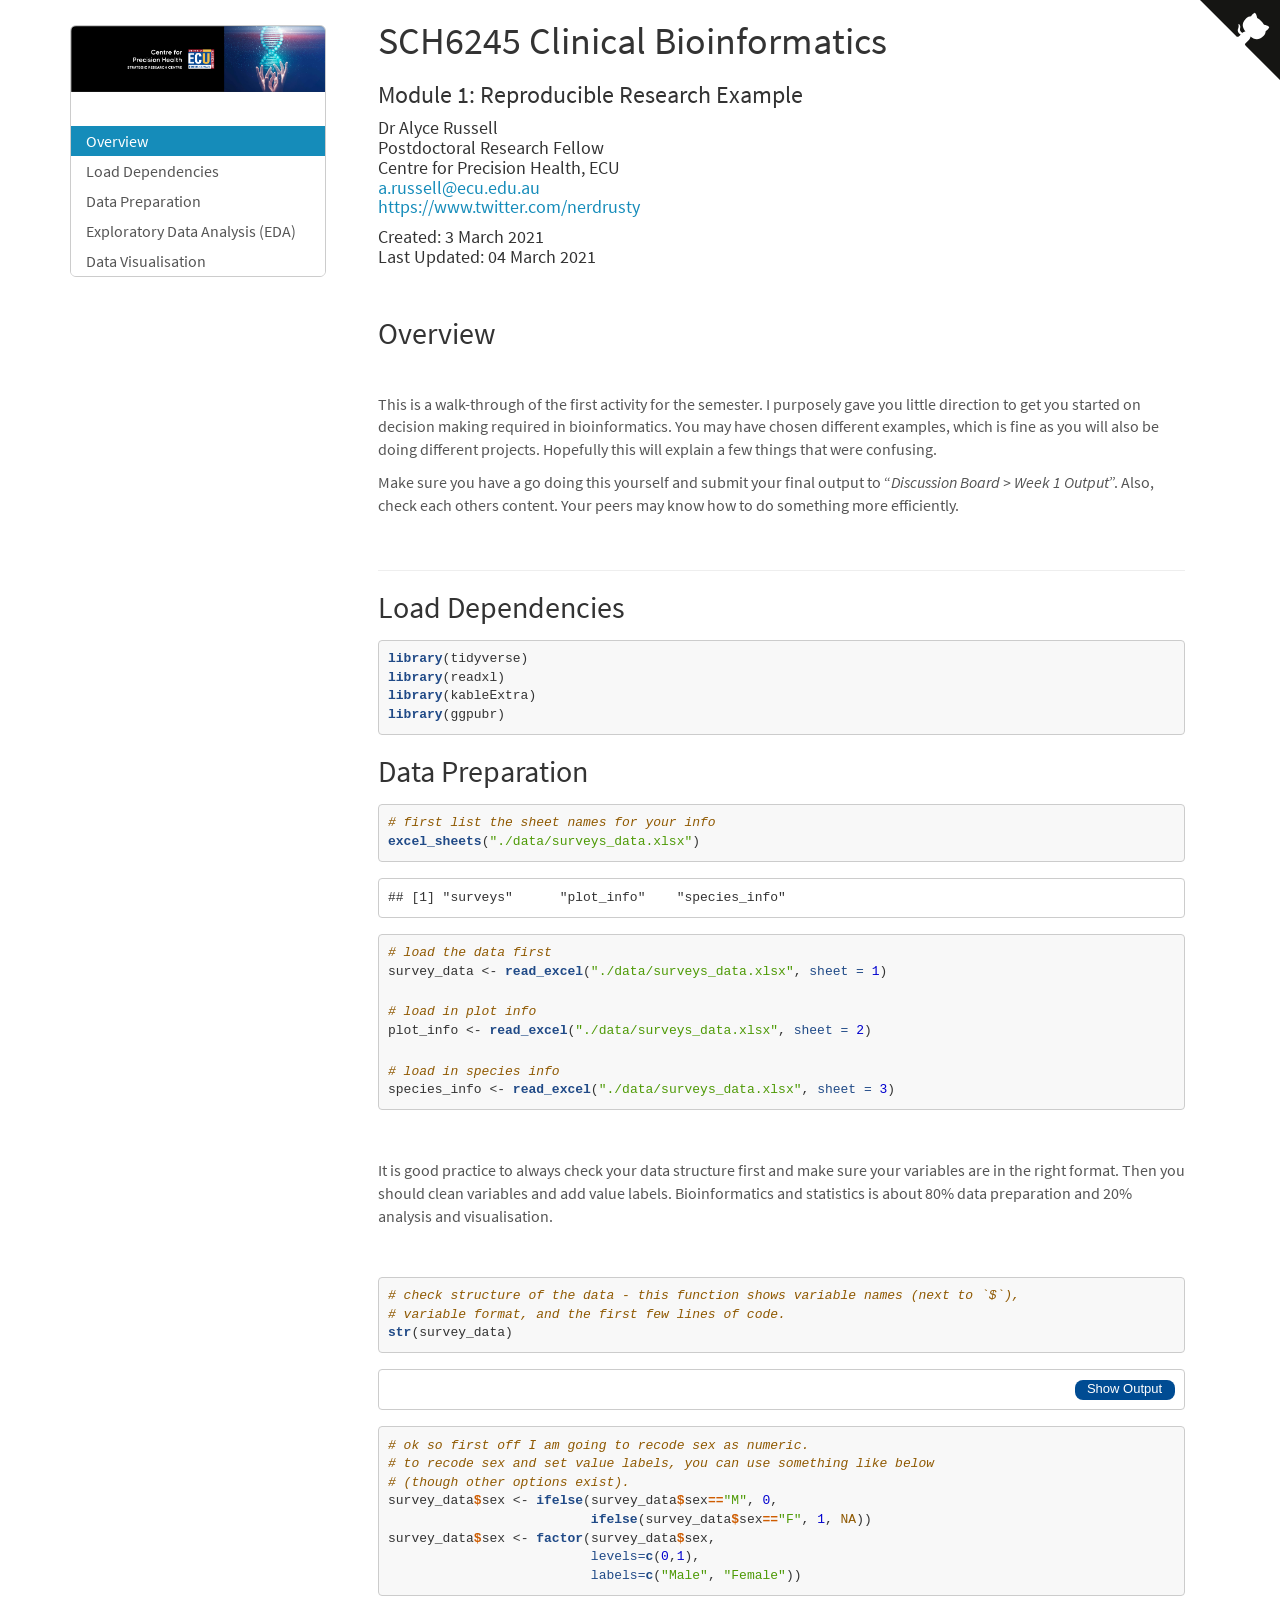
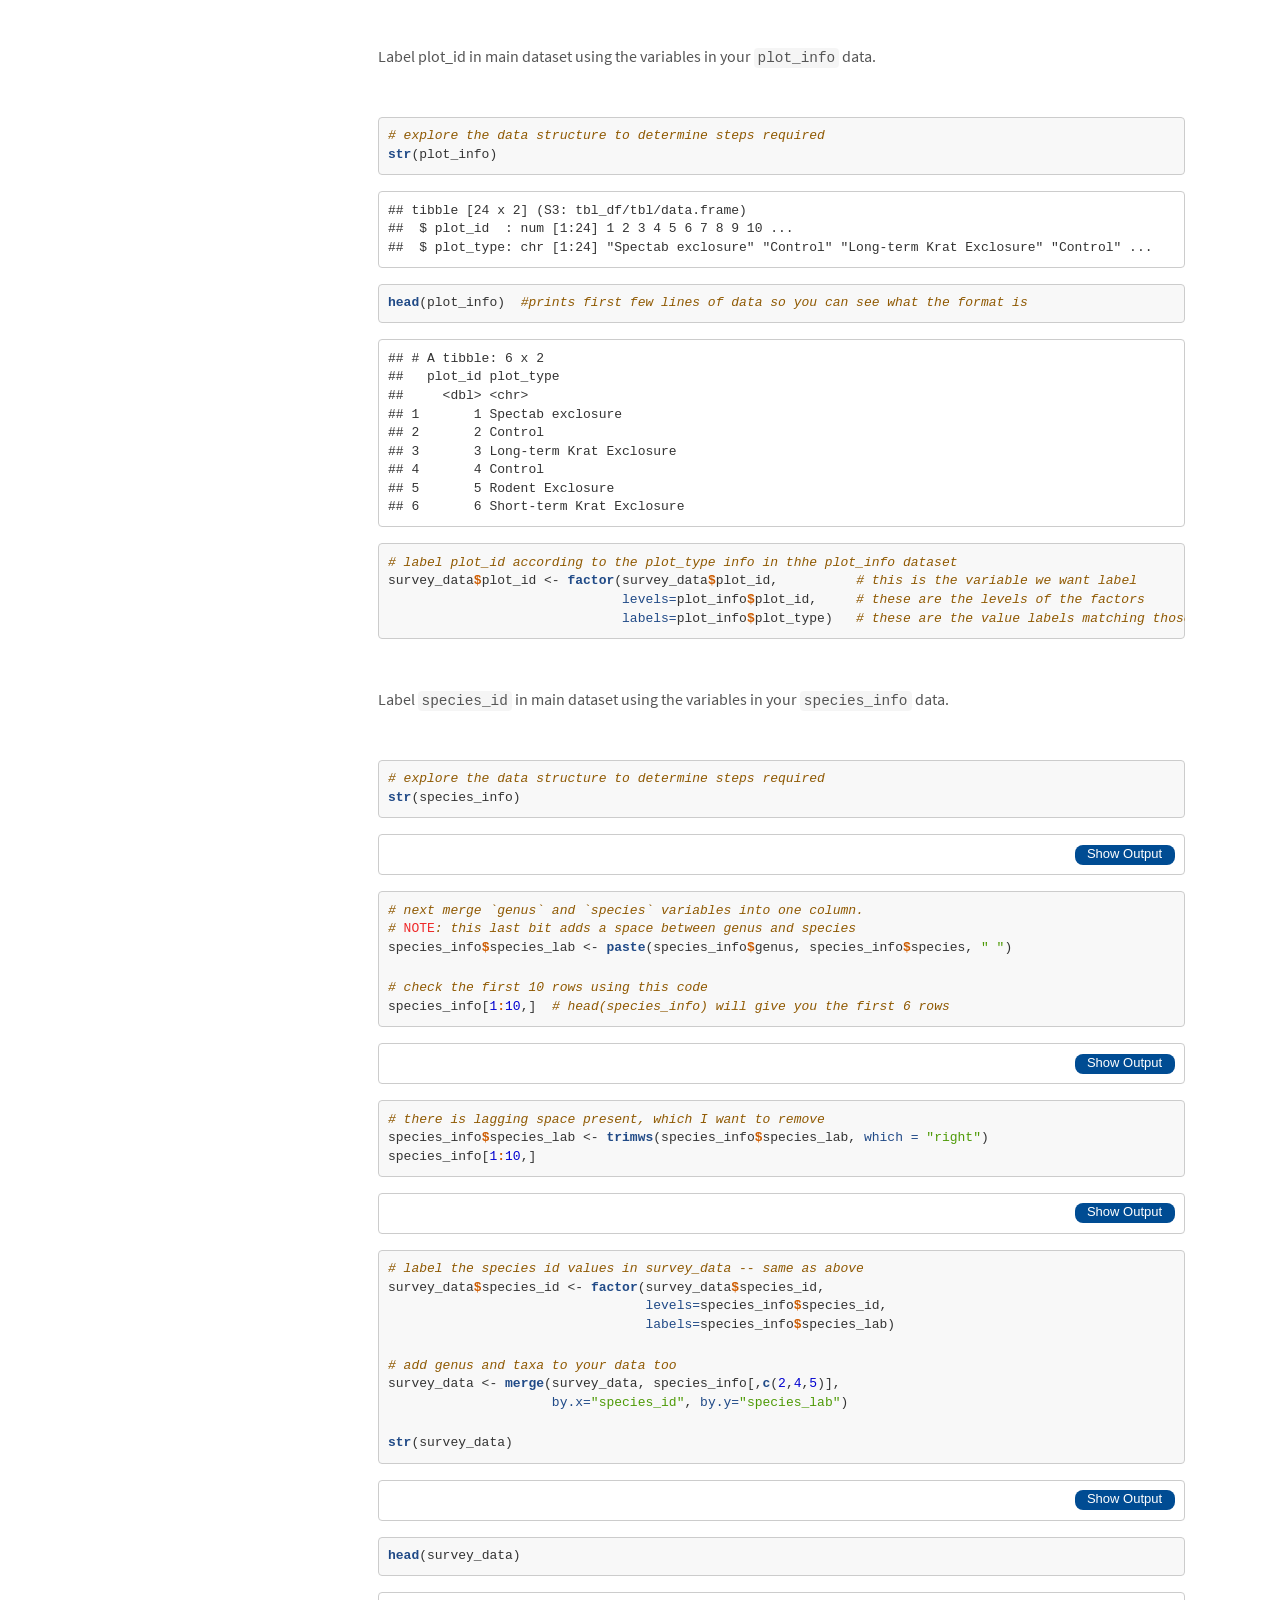
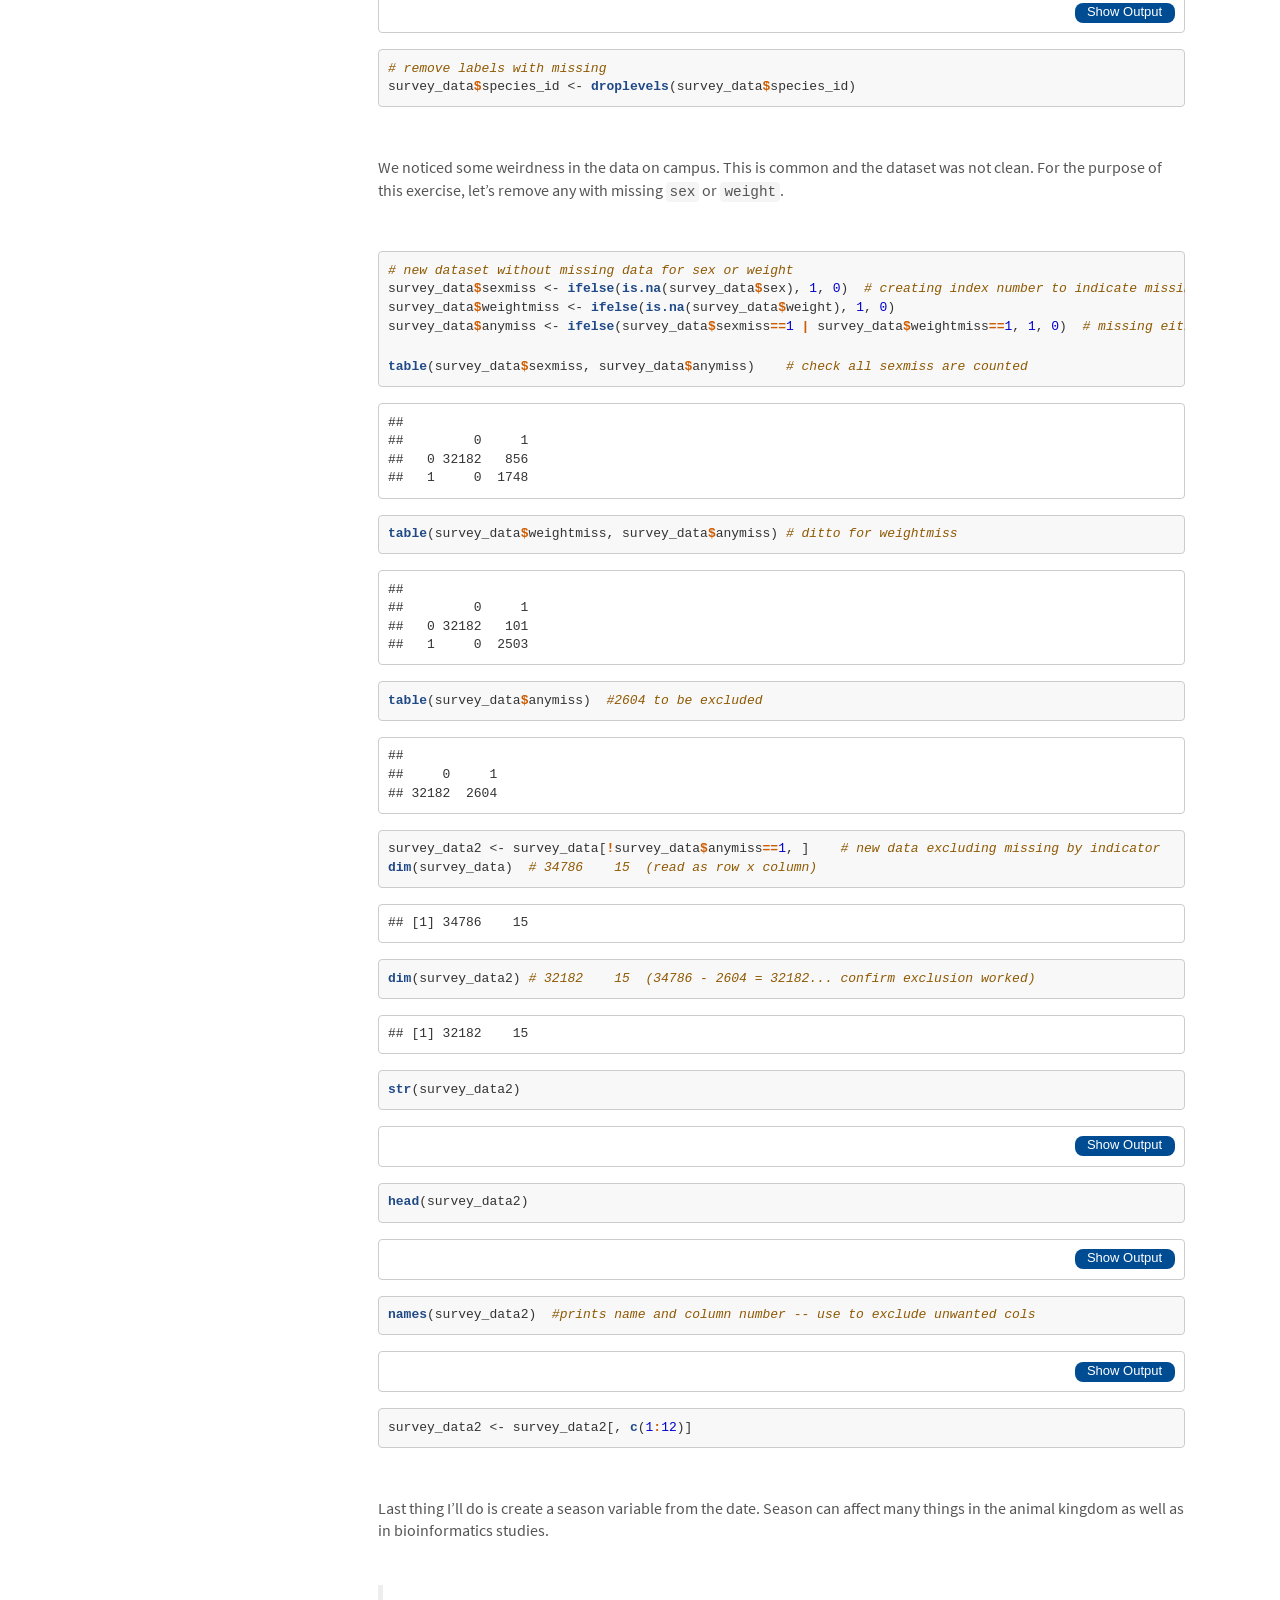
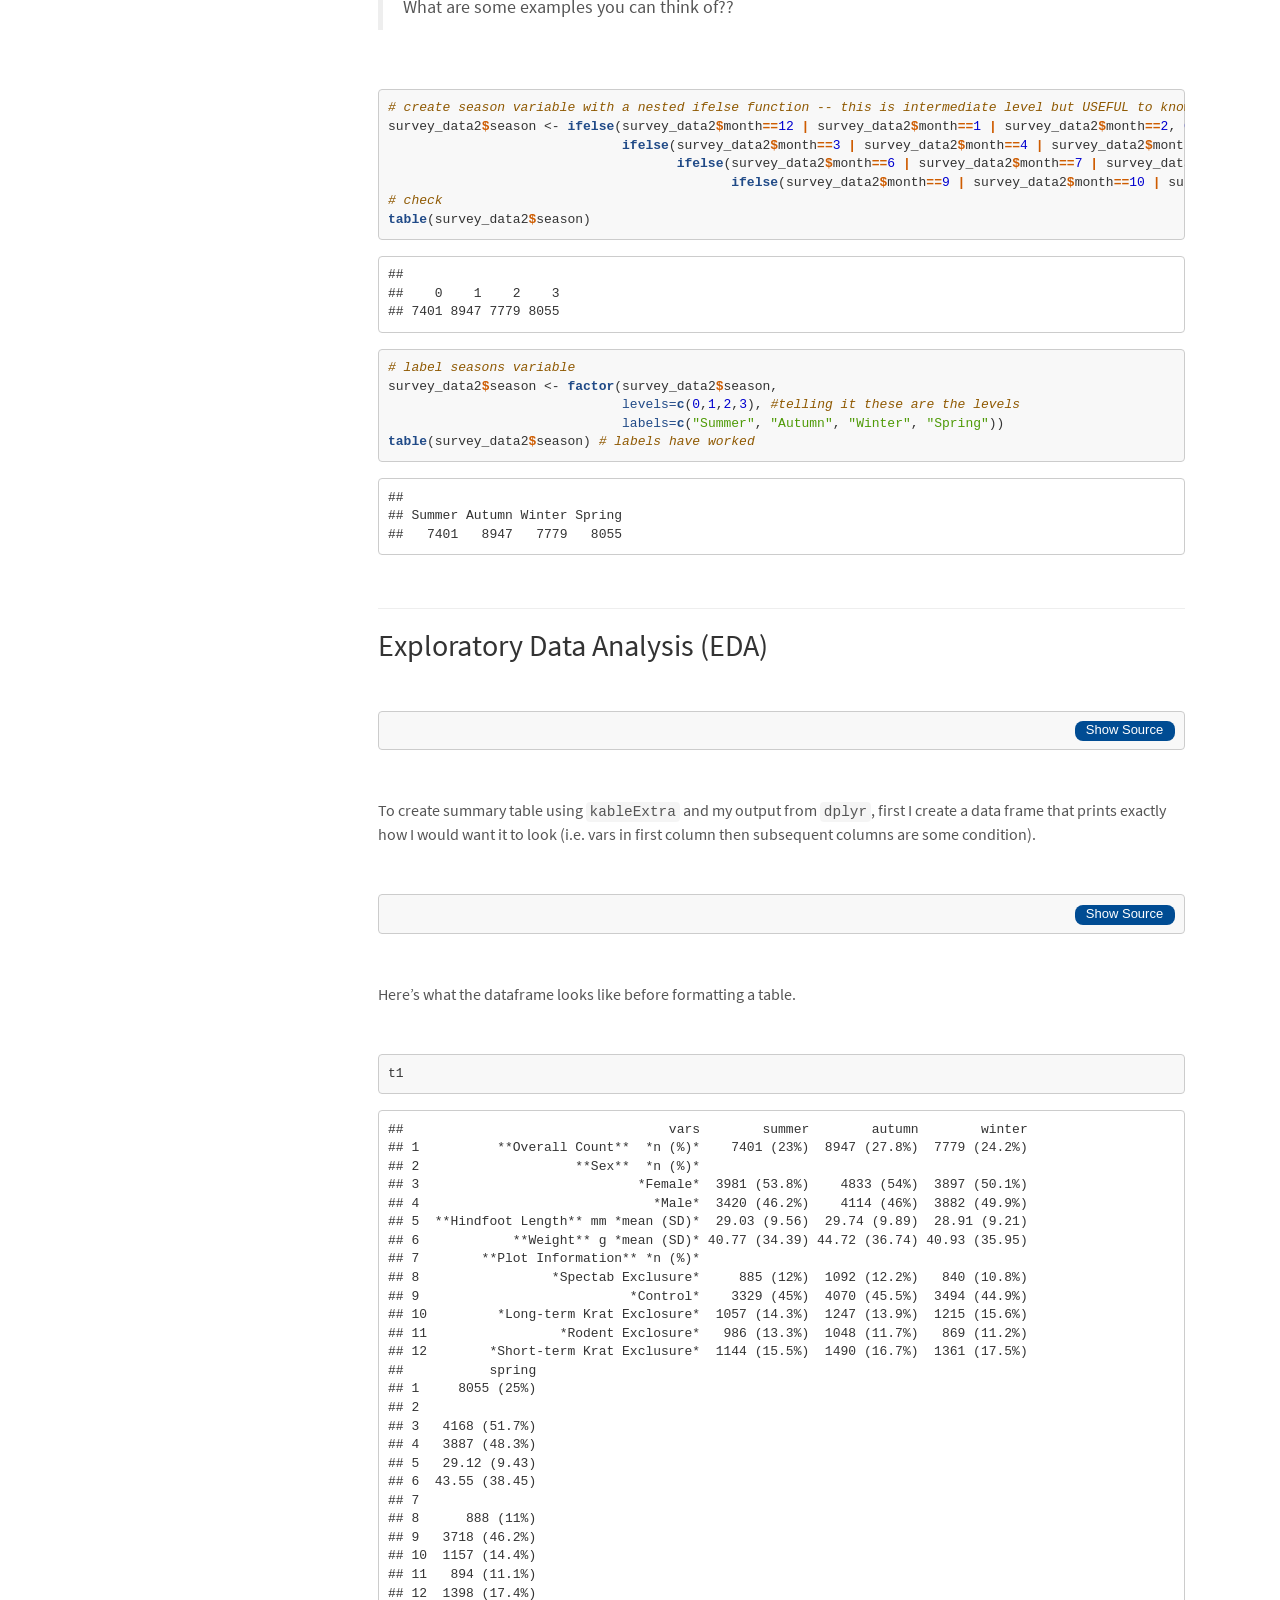
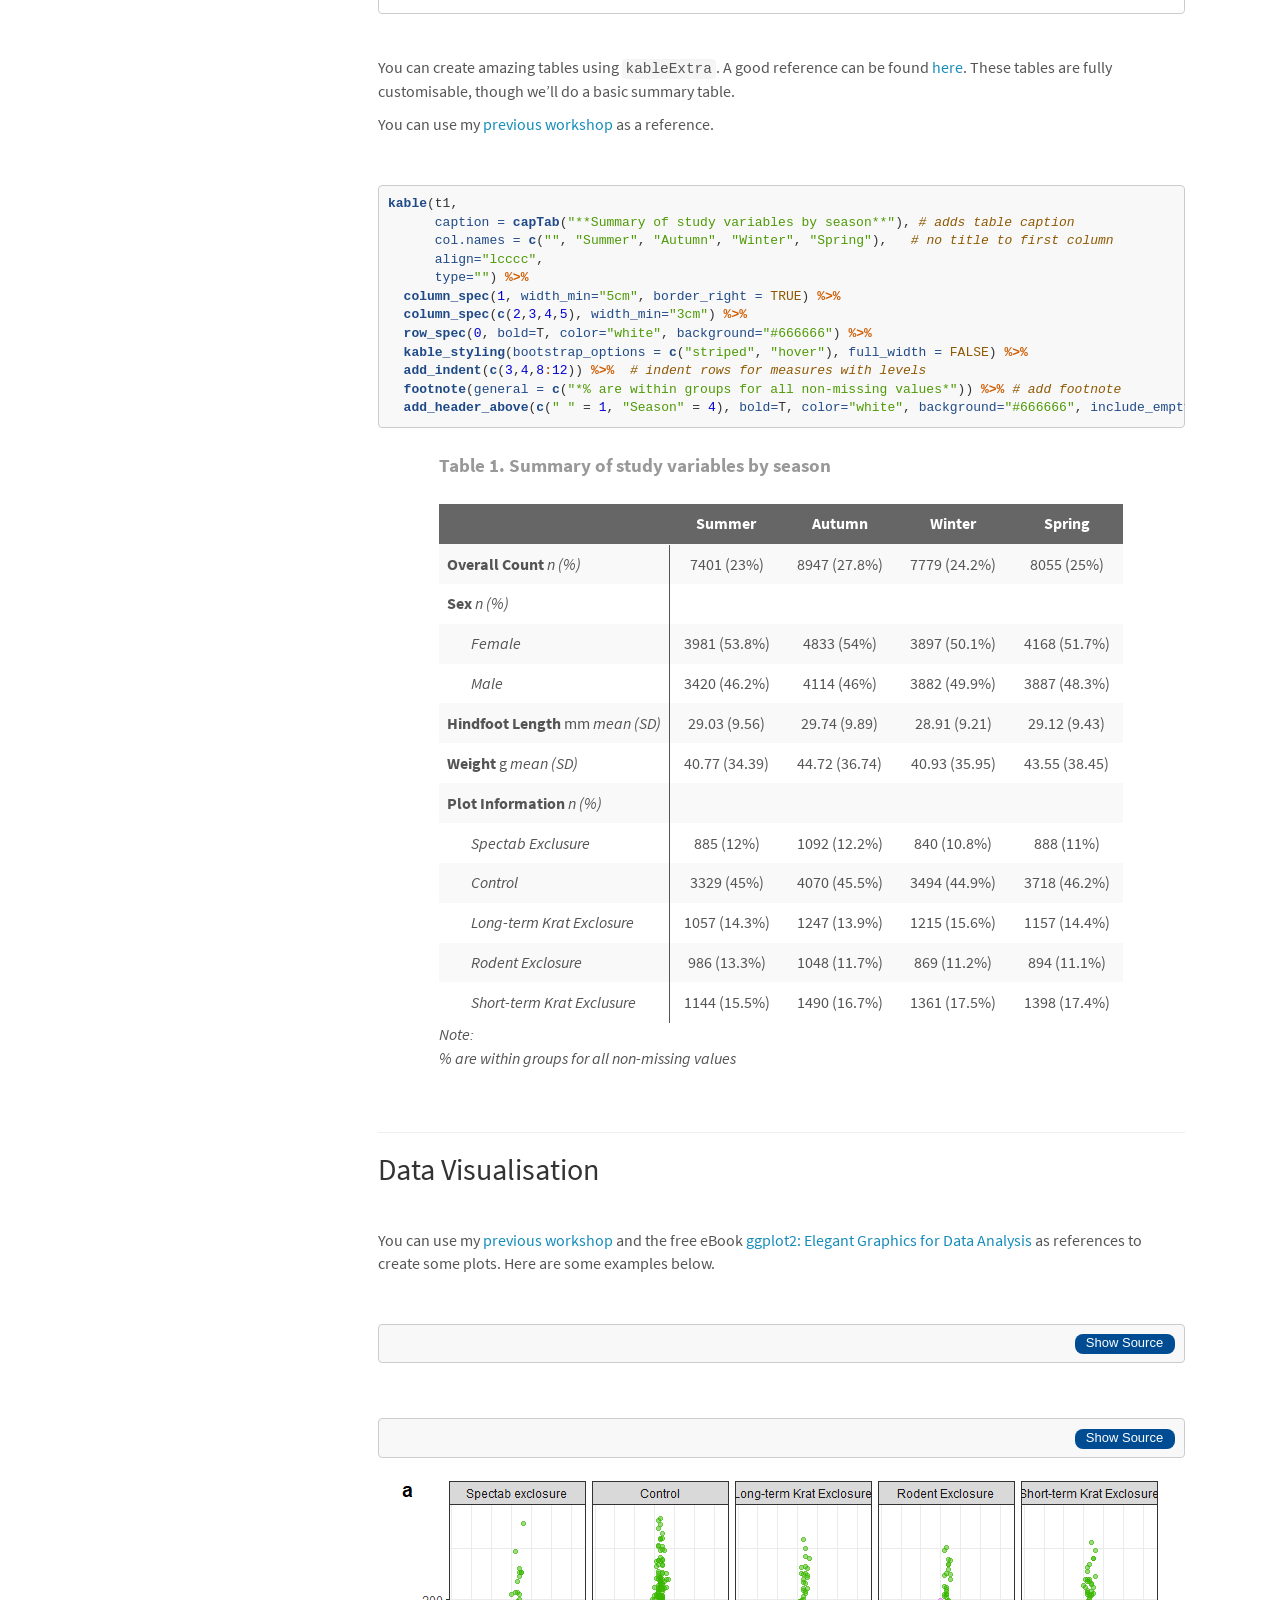
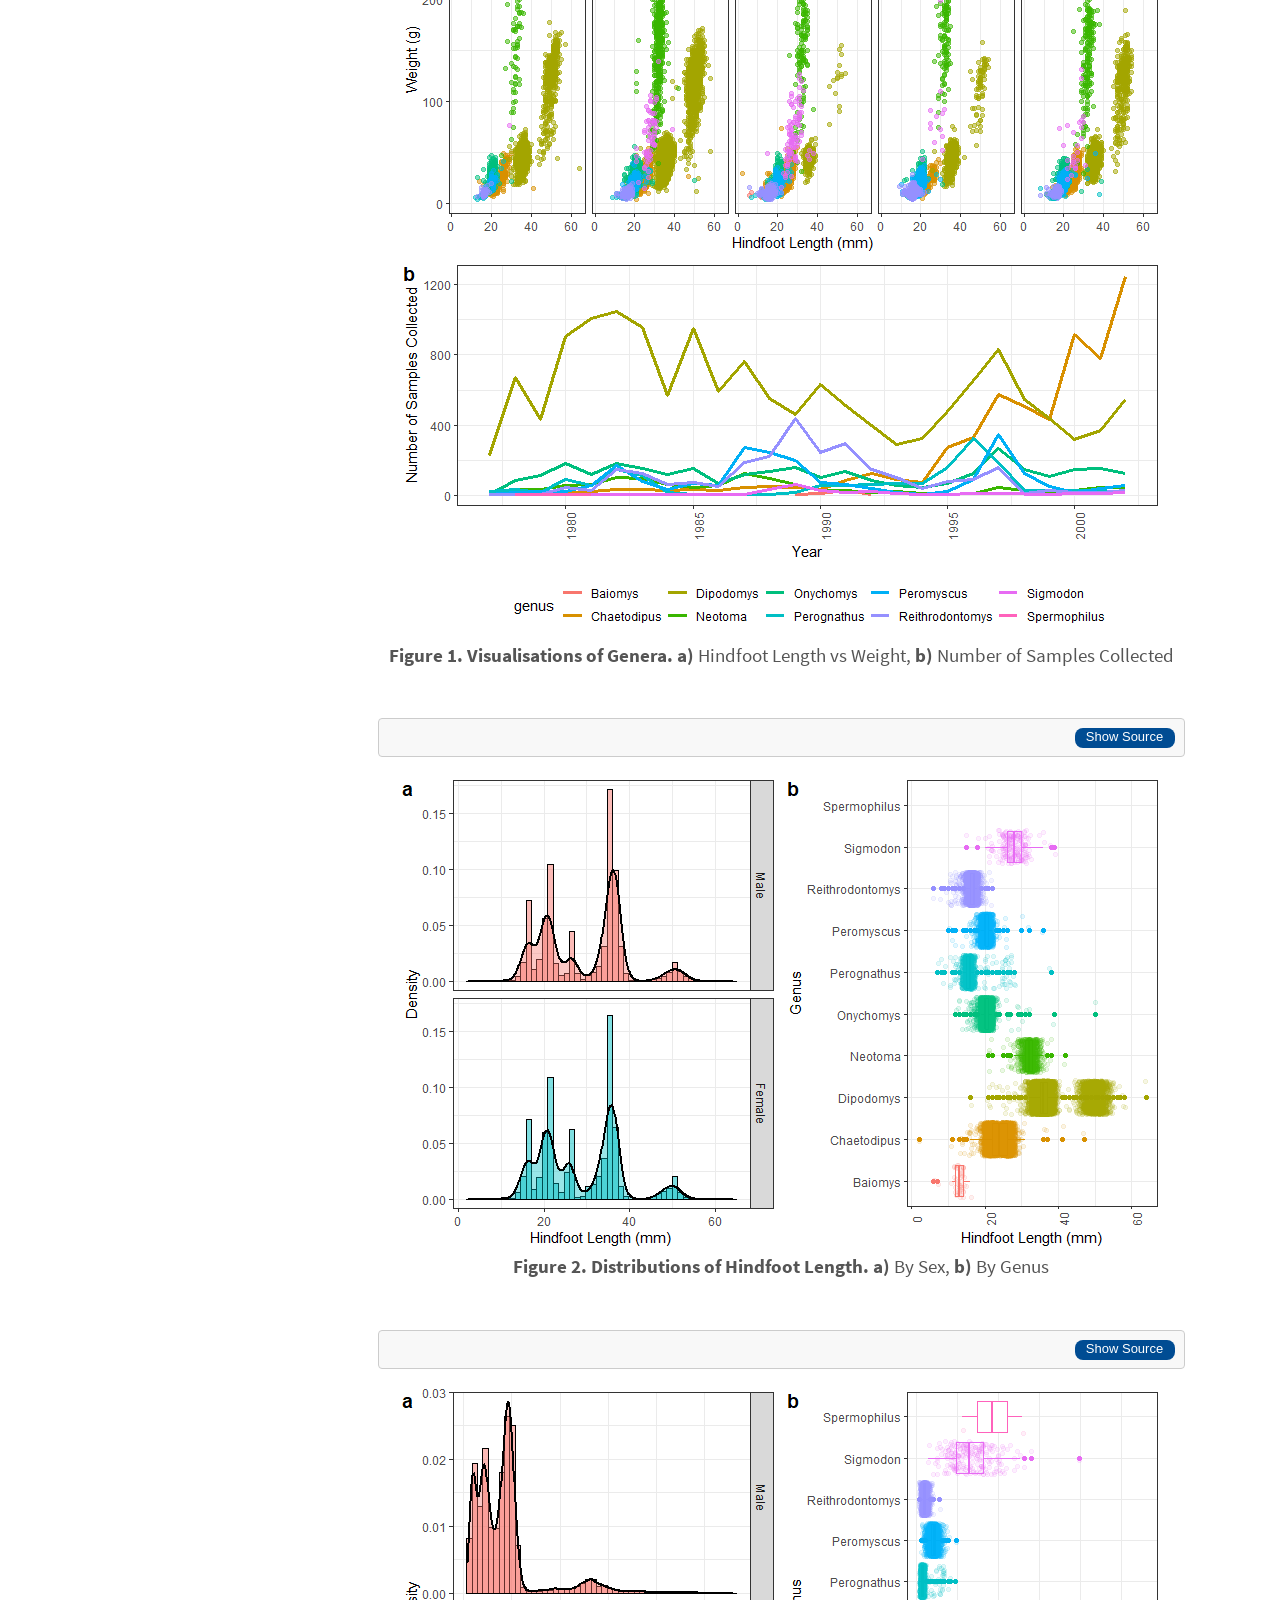
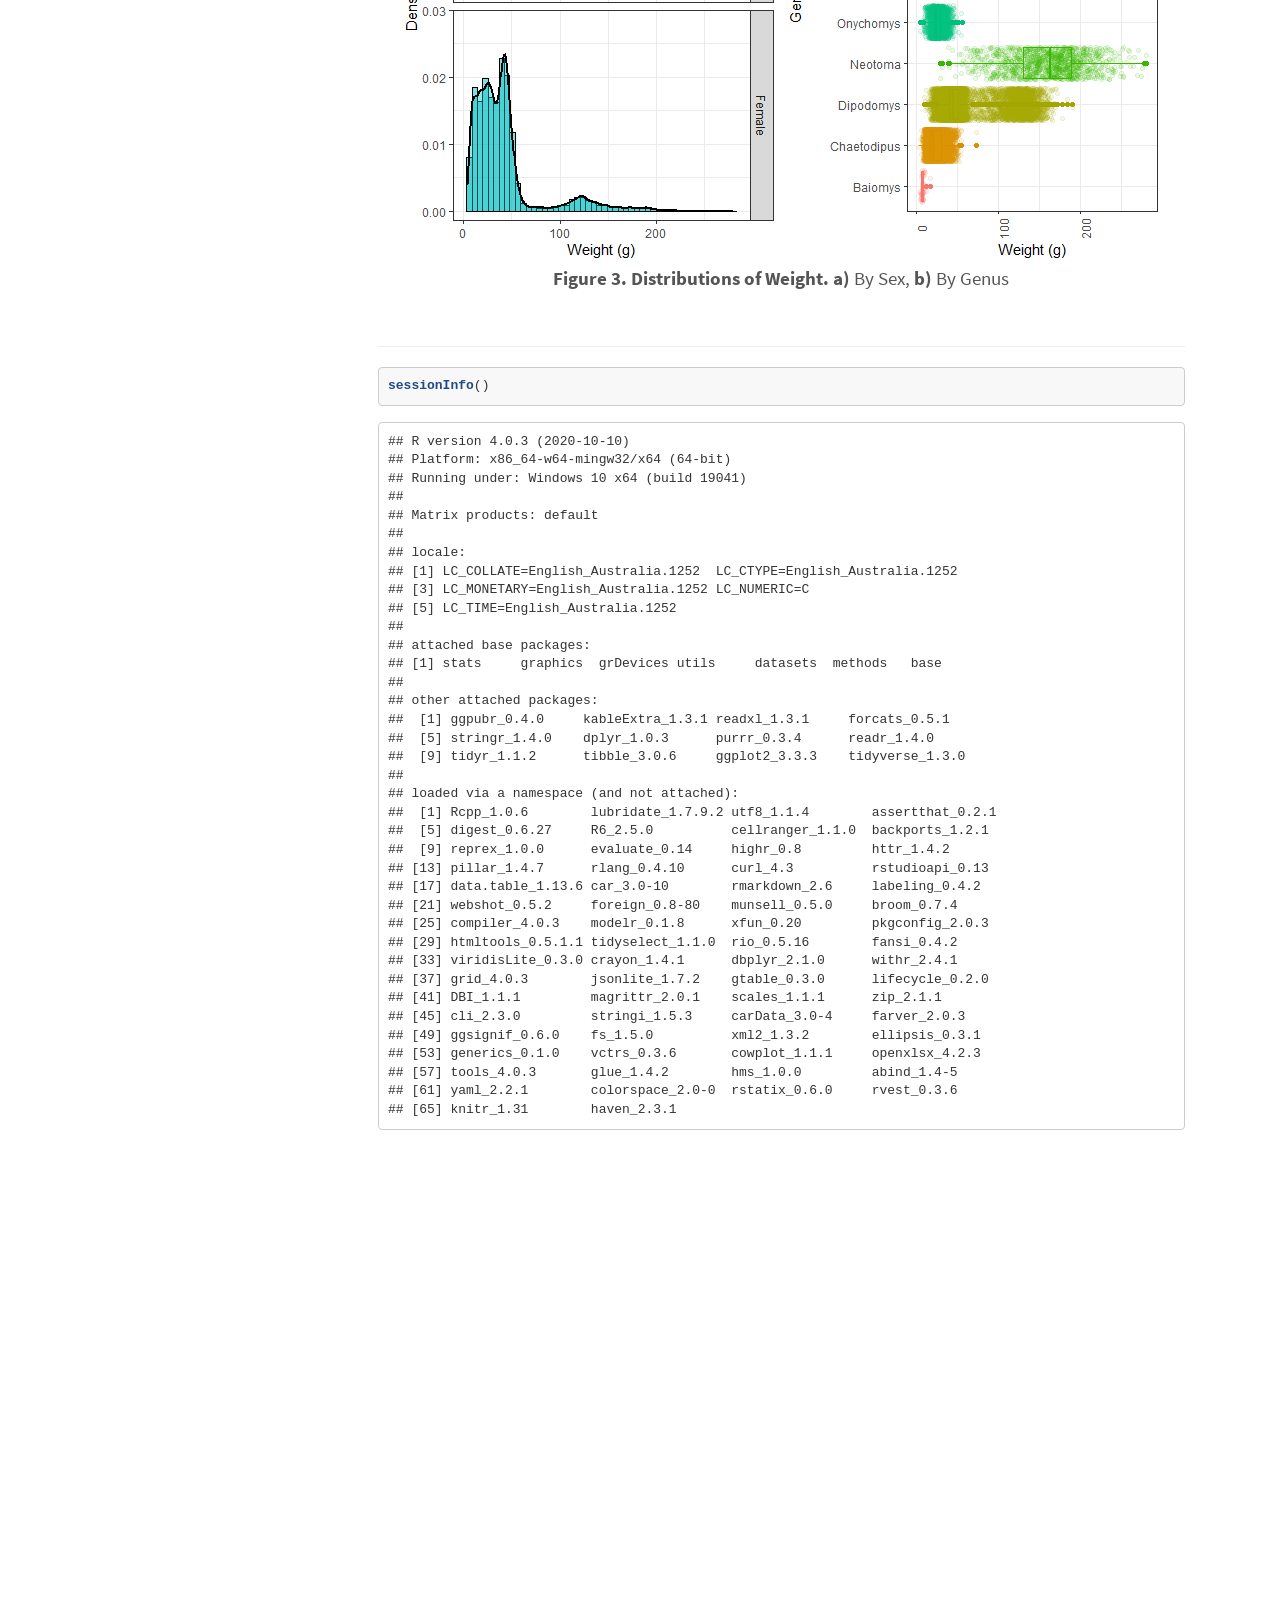
==== commit c1b6e2fe: "Add files via upload" ====
--- a/index.html
+++ b/index.html
@@ -1511,6 +1511,7 @@
 border: 0;
 }
 </style>
+<a href="https://github.com/AlyceRussell/ClinicalBioinformatics_Module1_Week1_Practical" class="github-corner" aria-label="View source on GitHub"><svg width="80" height="80" viewBox="0 0 250 250" style="fill:#151513; color:#fff; position: absolute; top: 0; border: 0; right: 0;" aria-hidden="true"><path d="M0,0 L115,115 L130,115 L142,142 L250,250 L250,0 Z"></path><path d="M128.3,109.0 C113.8,99.7 119.0,89.6 119.0,89.6 C122.0,82.7 120.5,78.6 120.5,78.6 C119.2,72.0 123.4,76.3 123.4,76.3 C127.3,80.9 125.5,87.3 125.5,87.3 C122.9,97.6 130.6,101.9 134.4,103.2" fill="currentColor" style="transform-origin: 130px 106px;" class="octo-arm"></path><path d="M115.0,115.0 C114.9,115.1 118.7,116.5 119.8,115.4 L133.7,101.6 C136.9,99.2 139.9,98.4 142.2,98.6 C133.8,88.0 127.5,74.4 143.8,58.0 C148.5,53.4 154.0,51.2 159.7,51.0 C160.3,49.4 163.2,43.6 171.4,40.1 C171.4,40.1 176.1,42.5 178.8,56.2 C183.1,58.6 187.2,61.8 190.9,65.4 C194.5,69.0 197.7,73.2 200.1,77.6 C213.8,80.2 216.3,84.9 216.3,84.9 C212.7,93.1 206.9,96.0 205.4,96.6 C205.1,102.4 203.0,107.8 198.3,112.5 C181.9,128.9 168.3,122.5 157.7,114.1 C157.9,116.9 156.7,120.9 152.7,124.9 L141.0,136.5 C139.8,137.7 141.6,141.9 141.8,141.8 Z" fill="currentColor" class="octo-body"></path></svg></a><style>.github-corner:hover .octo-arm{animation:octocat-wave 560ms ease-in-out}@keyframes octocat-wave{0%,100%{transform:rotate(0)}20%,60%{transform:rotate(-25deg)}40%,80%{transform:rotate(10deg)}}@media (max-width:500px){.github-corner:hover .octo-arm{animation:none}.github-corner .octo-arm{animation:octocat-wave 560ms ease-in-out}}</style>
 
 <style type="text/css">
   code{white-space: pre-wrap;}
@@ -2626,7 +2627,7 @@
 <a class="sourceLine" id="cb52-3" title="3">  <span class="dt">labels =</span> <span class="kw">c</span>(<span class="st">&quot;a&quot;</span>, <span class="st">&quot;b&quot;</span>)</a>
 <a class="sourceLine" id="cb52-4" title="4">)</a></code></pre></div>
 <div class="figure" style="text-align: center">
-<img src="[data-uri]" alt="**Figure 2. ****Distributions of Hindfoot Length. a)** By Sex, **b)** By Genus" />
+<img src="[data-uri]" alt="**Figure 2. ****Distributions of Hindfoot Length. a)** By Sex, **b)** By Genus" />
 <p class="caption">
 <strong>Figure 2. Distributions of Hindfoot Length. a)</strong> By Sex, <strong>b)</strong> By Genus
 </p>
@@ -2637,7 +2638,7 @@
 <a class="sourceLine" id="cb53-3" title="3">  <span class="dt">labels =</span> <span class="kw">c</span>(<span class="st">&quot;a&quot;</span>, <span class="st">&quot;b&quot;</span>)</a>
 <a class="sourceLine" id="cb53-4" title="4">)</a></code></pre></div>
 <div class="figure" style="text-align: center">
-<img src="[data-uri]" alt="**Figure 3. ****Distributions of Weight. a)** By Sex, **b)** By Genus" />
+<img src="[data-uri]